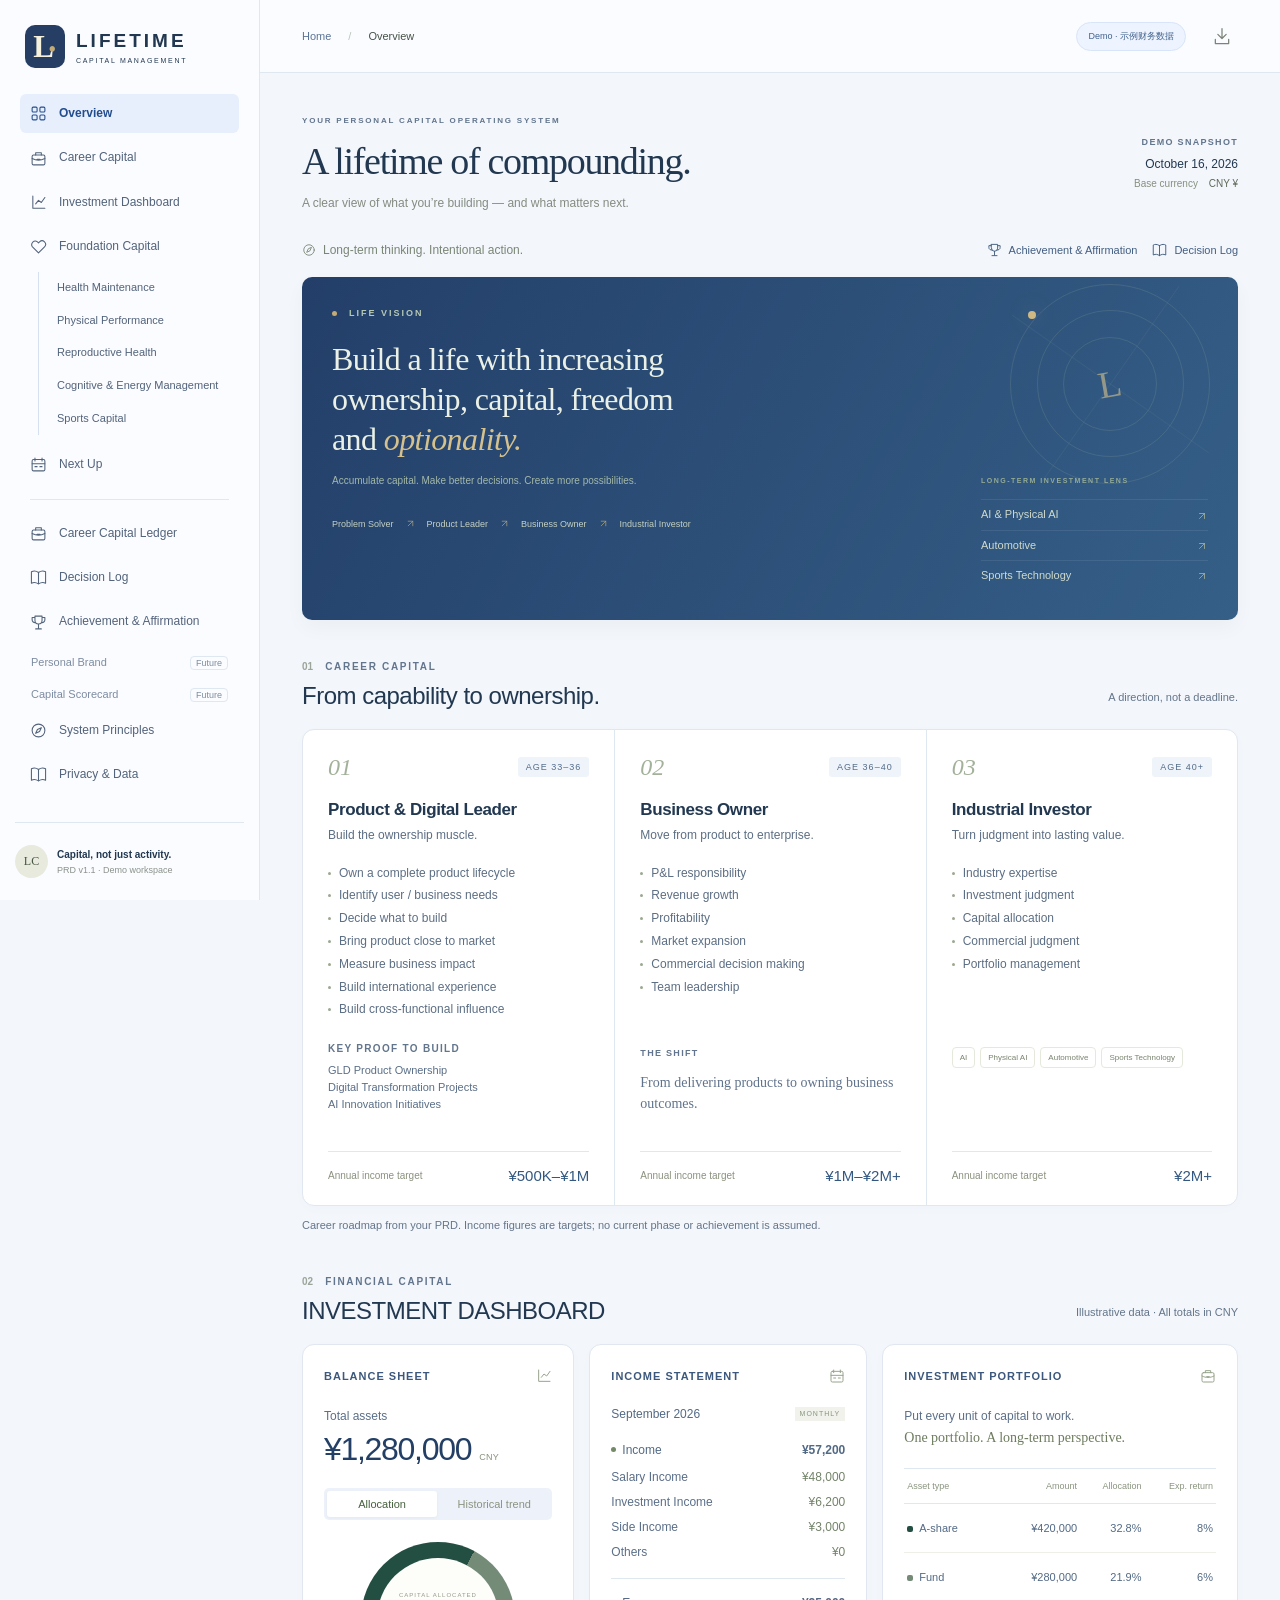
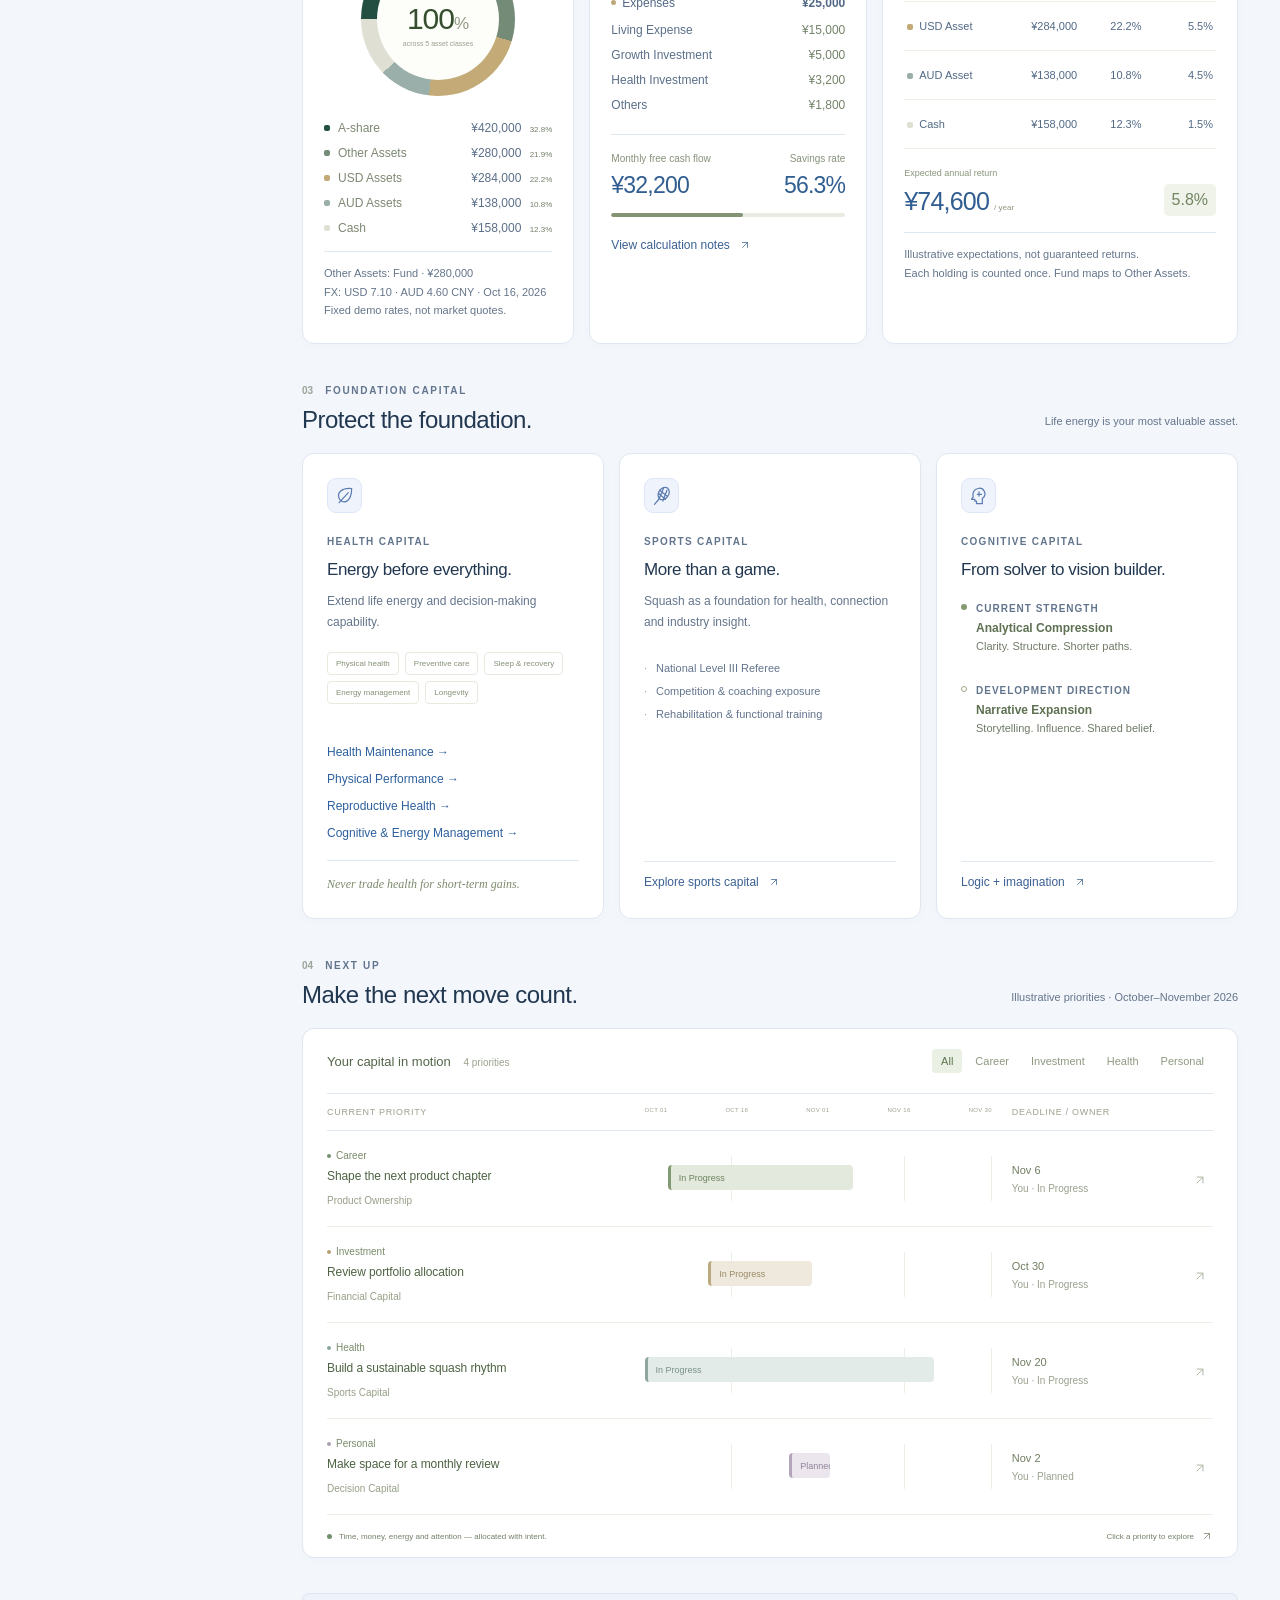
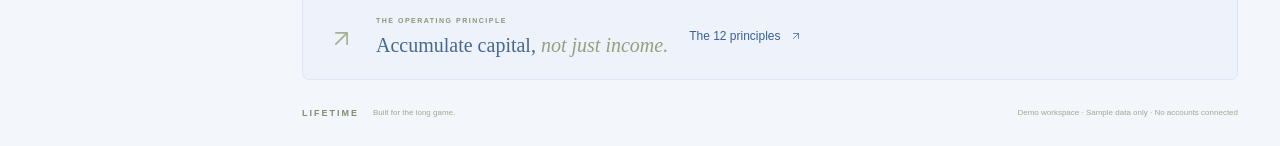
==== index.html @ 982fa669 "PRD v1.1 Phase 1: real pages and Foundation navigation" ====
<!doctype html>
<html lang="en">
  <head>
    <meta charset="UTF-8" />
    <meta name="viewport" content="width=device-width, initial-scale=1.0" />
    <meta name="theme-color" content="#173e35" />
    <meta name="description" content="A personal capital operating system. Build ownership, capital, freedom and optionality." />
    <title>Lifetime — Capital Management</title>
    <link rel="icon" href="data:image/svg+xml,%3Csvg xmlns='http://www.w3.org/2000/svg' viewBox='0 0 40 40'%3E%3Crect width='40' height='40' rx='10' fill='%23173e35'/%3E%3Cpath d='M12 10v20h17v-4H16V10z' fill='%23e9ddba'/%3E%3C/svg%3E" />
    <script type="module" crossorigin src="./assets/index-DDta9eR1.js"></script>
    <link rel="stylesheet" crossorigin href="./assets/index-B0TsVA__.css">
  </head>
  <body>
    <div id="app"></div>
  </body>
</html>
---- assets/index-B0TsVA__.css ----
:root{font-family:Inter,-apple-system,BlinkMacSystemFont,Segoe UI,sans-serif;color:#273730;background:#f6f7f3;font-synthesis:none;font-weight:400;--green:#234f43;--muted:#7a827c;--line:#e5e8e1;--gold:#c3aa76;--sidebar:242px}*{box-sizing:border-box}html{scroll-behavior:smooth;scroll-padding-top:95px}body{margin:0}button,a{-webkit-tap-highlight-color:transparent}button{font:inherit;cursor:pointer}button:focus-visible,a:focus-visible{outline:3px solid #b69a62;outline-offset:4px}a{color:inherit;text-decoration:none}button{color:inherit}svg{flex-shrink:0}button{border:0;background:none}h1,h2,h3,p{margin:0}button:hover{filter:brightness(.95)}.icon{vertical-align:middle}.muted{color:var(--muted)}.tiny-label{font-size:9px;font-weight:650;letter-spacing:1.3px;color:var(--muted);display:block;line-height:1.5}.eyebrow{font-size:10px;font-weight:650;letter-spacing:1.7px;display:flex;align-items:center;gap:12px;color:var(--muted);line-height:1.5}.eyebrow>span:not(.gold-dot){font-size:10px;letter-spacing:0;color:#9ba59a}.sidebar{position:fixed;inset:0 auto 0 0;width:var(--sidebar);background:#fdfdfa;border-right:1px solid var(--line);padding:34px 20px 0;display:flex;flex-direction:column;z-index:30}.brand{display:flex;align-items:center;gap:11px;padding:0 10px;margin-bottom:49px;font-size:19px;font-weight:600;letter-spacing:3px}.brand small{display:block;font-size:7px;font-weight:500;letter-spacing:1.7px;margin-top:5px}.brand-mark{font-family:Georgia,serif;font-size:31px;letter-spacing:-5px;background:#234f43;color:#f5f1dc;border-radius:10px;width:40px;height:43px;display:flex;align-items:center;justify-content:center;padding-right:6px}.brand-mark span{font-size:20px;align-self:end;margin-bottom:7px;color:var(--gold)}.workspace-label{font-size:8px;letter-spacing:1.4px;color:#90978e;padding:0 12px;margin-bottom:15px}.nav-link{display:flex;align-items:center;gap:12px;padding:13px;margin-bottom:5px;font-size:12px;color:#747c75;width:100%;text-align:left;border-radius:6px}.nav-link .icon{width:17px;height:17px}.nav-link:hover{background:#f0f2ec}.nav-link.active{background:#eaf0e7;color:#234f43;font-weight:600}.nav-indicator{margin-left:auto}.active .nav-indicator{width:5px;height:5px;border-radius:50%;background:var(--green)}.sidebar-rule{height:1px;background:var(--line);margin:26px 12px}.sidebar-bottom{margin-top:auto}.sidebar-quote{font-family:Georgia,serif;font-style:italic;font-size:17px;line-height:1.6;color:#7b887c;padding:35px 15px}.profile{border-top:1px solid var(--line);display:flex;align-items:center;gap:9px;padding:22px 0}.avatar{background:#e8eade;width:33px;height:33px;display:grid;place-items:center;font-family:Georgia,serif;font-size:12px;color:#465443;border-radius:50%}.profile strong{display:block;font-size:10px;font-weight:600}.profile small{font-size:9px;color:#8b928a;display:block;margin-top:5px}.profile-dot{width:5px;height:5px;border-radius:50%;background:#63886a;margin-left:auto}.shell{margin-left:var(--sidebar)}.topbar{height:73px;border-bottom:1px solid var(--line);padding:0 42px;display:flex;align-items:center;justify-content:space-between;background:#fcfcf9eb;position:sticky;top:0;z-index:20;-webkit-backdrop-filter:blur(15px);backdrop-filter:blur(15px)}.breadcrumb{font-size:11px;display:flex;align-items:center;gap:17px;color:#90968d}.breadcrumb strong{color:#465248;font-weight:500}.slash{color:#bdc3b8}.top-actions{display:flex;align-items:center;gap:20px}.demo-badge{border:1px solid #dce4d5;background:#f0f4eb;border-radius:20px;padding:7px 11px;font-size:9px;display:flex;align-items:center;gap:7px;color:#5f775b}.demo-badge i,.timeline-footer i{width:5px;height:5px;border-radius:50%;background:#71916c;display:inline-block}.icon-button{width:32px;height:32px;display:grid;place-items:center;border-radius:5px;color:#7a8479}.icon-button:hover{background:#eaf0e7}main{max-width:1690px;margin:auto;padding:42px 42px 0}.page-intro{display:flex;align-items:center;justify-content:space-between;gap:20px;margin-bottom:30px}.page-intro .eyebrow{font-size:8px;letter-spacing:1.8px;margin-bottom:13px}h1{font-family:Georgia,Times New Roman,serif;font-weight:400;font-size:38px;letter-spacing:-1.3px;line-height:1.15}.page-intro p{font-size:12px;color:#858b80;margin-top:12px}.review-date{text-align:right;display:flex;flex-direction:column;gap:7px}.review-date strong{font-size:12px;font-weight:500}.review-date>span:last-child{font-size:10px;color:#87907f}.review-date b{color:#5d6958;font-weight:500;margin-left:8px}.workspace-tools{display:flex;align-items:center;justify-content:space-between;font-size:10px;margin-bottom:17px;gap:12px}.workspace-tools>span{display:flex;align-items:center;gap:7px;color:#798675}.workspace-tools>span .icon{width:14px;height:14px}.workspace-tools>div{display:flex;gap:15px}.workspace-tools button{display:flex;align-items:center;gap:6px;font-size:9px;padding:5px 0;color:#6d7869}.workspace-tools button .icon{width:13px;height:13px}.soon{font-size:7px;color:#8b9382;border:1px solid #e0e4d8;border-radius:3px;padding:2px 4px}.vision-card{background:#173e35;border-radius:10px;min-height:343px;display:grid;grid-template-columns:1fr 270px;color:#eaf0e6;overflow:hidden;position:relative;box-shadow:0 8px 20px #173e3509}.vision-content{padding:35px 37px;z-index:1}.vision-card .eyebrow{color:#b6c8b4;font-size:9px;letter-spacing:2px}.gold-dot{width:5px;height:5px;border-radius:50%;background:var(--gold)}.vision-card h2{font-family:Georgia,Times New Roman,serif;font-weight:400;font-size:35px;line-height:1.24;letter-spacing:-.6px;margin:20px 0 16px}.vision-card h2 em{color:#d5c18d;font-weight:400}.vision-card p{font-size:10px;color:#a3b8a8}.vision-path{display:flex;gap:11px;align-items:center;font-size:9px;color:#c5d1c1;margin-top:32px;flex-wrap:wrap}.vision-path b{font-weight:400;color:#b3a776}.vision-side{position:relative;display:flex;flex-direction:column;justify-content:end;padding:30px 30px 30px 13px}.orbital{width:240px;height:240px;position:absolute;right:8px;top:-13px;display:grid;place-items:center}.orbit{position:absolute;border:1px solid #b8c7a325;border-radius:50%;width:200px;height:200px}.o2{width:147px;height:147px}.o3{width:94px;height:94px}.orbit-center{font-family:Georgia,serif;font-size:38px;color:#d5c18d9c;transform:rotate(-10deg)}.orbital:before,.orbital:after{content:"";position:absolute;background:#b8c7a312;width:1px;height:240px;transform:rotate(35deg)}.orbital:after{transform:rotate(-55deg)}.orbital i{position:absolute;width:8px;height:8px;border-radius:50%;background:#cfb882;left:38px;top:47px;box-shadow:0 0 25px #dbc68155}.investment-focus{z-index:1;background:linear-gradient(0deg,#173e35 75%,#173e3500);padding-top:18px}.investment-focus .tiny-label{color:#93aa94;font-size:7px;letter-spacing:1.5px;margin-bottom:13px}.investment-focus>div{font-size:11px;padding:8px 0;border-top:1px solid #ffffff14;display:flex;justify-content:space-between;color:#d0dacb}.investment-focus>div span{color:#aeb896}section:not(.vision-card){margin-top:39px}.section-heading{display:flex;align-items:end;justify-content:space-between;gap:16px;margin-bottom:19px}.section-heading h2{font-family:Georgia,serif;font-size:25px;font-weight:400;letter-spacing:-.4px;margin-top:8px}.section-note{font-size:9px;color:#92988b;padding-bottom:3px;text-align:right}.career-grid{display:grid;grid-template-columns:repeat(3,minmax(0,1fr));border:1px solid var(--line);border-radius:9px;background:#fdfdfa;overflow:hidden}.career-card{padding:24px 25px 21px;display:flex;flex-direction:column;position:relative}.career-card+.career-card{border-left:1px solid var(--line)}.phase-top{display:flex;justify-content:space-between;align-items:center;margin-bottom:19px}.phase-number{font-family:Georgia,serif;font-size:24px;color:#a3b19a;font-style:italic}.age{font-size:9px;letter-spacing:1px;color:#89927e;background:#f1f3eb;padding:5px 8px;border-radius:3px}.career-card h3{font-size:16px;font-weight:550;letter-spacing:-.4px}.career-card>.muted{font-size:10px;margin-top:8px}.goal-list{list-style:none;padding:0;margin:20px 0;font-size:10px;line-height:2.1;color:#6a7667}.goal-list li{display:flex;gap:8px;align-items:baseline}.goal-list li:before{content:"";height:3px;width:3px;background:#9ba990;display:inline-block;flex-shrink:0;border-radius:50%;transform:translateY(-2px)}.proof,.phase-context{margin-top:auto;min-height:93px}.proof .tiny-label{font-size:8px;margin-bottom:8px}.proof>span:not(.tiny-label){display:block;font-size:9px;color:#6b7b63;margin-top:5px}.phase-context{display:flex;align-content:start;gap:5px;flex-wrap:wrap;padding-top:6px}.phase-context p{font-family:Georgia,serif;font-size:14px;line-height:1.5;color:#7c8972;margin-top:6px}.tag{font-size:8px;padding:5px 7px;border:1px solid #e5e9dc;border-radius:4px;color:#79846f;height:fit-content}.income-target{border-top:1px solid var(--line);padding-top:15px;margin-top:17px;display:flex;align-items:center;justify-content:space-between;gap:8px}.income-target>span{font-size:8px;color:#8b927f}.income-target strong{font-size:15px;font-weight:500;color:#53644b}.section-footnote{font-size:9px;color:#919889;margin-top:10px}.finance-grid{display:grid;grid-template-columns:.98fr 1fr 1.28fr;gap:15px}.card{background:#fdfdfa;border:1px solid var(--line);border-radius:9px;overflow:hidden}.balance-card,.income-card,.portfolio-card{padding:23px 21px;min-width:0}.card-heading{display:flex;align-items:center;justify-content:space-between;margin-bottom:23px;gap:8px}.card-heading h3{font-size:9px;letter-spacing:1px;font-weight:600;color:#52644e}.card-heading .icon{color:#98a38c;width:16px;height:16px}.metric-label{font-size:10px;color:#87917c}.large-number{font-size:31px;font-weight:450;letter-spacing:-1.3px;margin:8px 0 20px;white-space:nowrap}.large-number>span{font-size:9px;letter-spacing:.3px;color:#87917c;margin-left:8px}.segmented{display:flex;background:#f0f2eb;border-radius:5px;padding:3px;margin-bottom:18px;gap:2px}.segmented button{font-size:9px;flex:1;padding:7px 2px;border-radius:3px;color:#8a9280;white-space:nowrap}.segmented button.selected{background:#fff;color:#46613e;box-shadow:0 1px 3px #2333230c}.donut-wrap{display:flex;justify-content:center;padding:4px 0 14px}.donut{width:154px;height:154px;border-radius:50%;display:grid;place-items:center;transform:rotate(-90deg)}.donut>div{width:122px;height:122px;border-radius:50%;background:#fdfdfa;display:flex;align-items:center;justify-content:center;flex-direction:column;transform:rotate(90deg)}.donut span{font-size:6px;letter-spacing:1px;color:#929a85}.donut strong{font-size:30px;letter-spacing:-1px;font-weight:400;margin:4px 0;color:#354e2d}.donut strong span{font-size:17px;letter-spacing:0}.donut small{font-size:7px;color:#9a9f8f}.asset-legend>div{display:flex;justify-content:space-between;font-size:9px;margin:11px 0}.asset-legend>div>span{display:flex;align-items:center;gap:8px;color:#7d8873}.asset-legend i,tbody th i{display:inline-block;width:6px;height:6px;border-radius:2px;flex-shrink:0}.asset-legend strong{font-weight:500;font-size:9px;color:#596b4f}.micro-note{font-size:8px;line-height:1.8;color:#8e9783;border-top:1px solid var(--line);padding-top:12px;margin-top:16px}.period-label{display:flex;justify-content:space-between;font-size:10px;color:#64755a;margin-bottom:22px}.period-label span{font-size:7px;letter-spacing:1px;background:#f0f2eb;padding:3px 5px;color:#89957c}.cashflow-section+.cashflow-section{margin-top:19px;padding-top:17px;border-top:1px solid var(--line)}.line-total{display:flex;justify-content:space-between;font-size:11px;margin-bottom:13px;gap:8px}.line-total>span{display:flex;align-items:center;gap:6px}.line-total strong{font-weight:550}.flow-dot{width:5px;height:5px;border-radius:50%;background:#738967}.flow-dot.expense-dot{background:#bda77c}.finance-line{display:flex;justify-content:space-between;gap:8px;font-size:9px;color:#8a9480;margin-top:11px}.finance-line>span:last-child{color:#728268;font-variant-numeric:tabular-nums}.cashflow-result{display:flex;justify-content:space-between;gap:7px;border-top:1px solid var(--line);margin-top:22px;padding-top:18px}.cashflow-result>div{display:flex;flex-direction:column;gap:8px}.cashflow-result>div:last-child{text-align:right}.cashflow-result span{font-size:8px;color:#87927b}.cashflow-result strong{font-size:23px;color:#44603b;font-weight:450;letter-spacing:-.8px}.savings-track{height:4px;background:#eaece3;margin:14px 0 16px;border-radius:3px;overflow:hidden}.savings-track span{display:block;height:100%;background:#839373;border-radius:3px}.text-button{display:flex;align-items:center;gap:9px;font-size:9px;color:#6e815f;padding:5px 0}.text-button .icon{width:12px;height:12px}.portfolio-intro p{font-family:Georgia,serif;font-size:14px;margin-top:7px;color:#6d7c5f;margin-bottom:22px}.table-scroll{overflow-x:auto}table{border-collapse:collapse;width:100%;white-space:nowrap;font-size:9px}thead{border-block:1px solid var(--line);color:#8a957f;font-size:7px}th{text-align:left;font-weight:500}thead th{padding:12px 3px}thead th:not(:first-child){text-align:right}tbody tr{border-bottom:1px solid #eef0e8}tbody th{padding:18px 3px;color:#69795d}tbody th i{margin-right:6px}td{text-align:right;padding:18px 3px;font-size:8px;color:#708065;font-variant-numeric:tabular-nums}.return-summary{display:flex;align-items:end;justify-content:space-between;padding-top:19px;gap:10px}.return-summary>div>span{font-size:9px;color:#89967c;display:block;margin-bottom:9px}.return-summary strong{font-size:25px;font-weight:400;letter-spacing:-.8px;color:#45603c}.return-summary small{font-size:8px;font-weight:400;letter-spacing:0;color:#8d987e;margin-left:5px}.return-rate{font-size:16px;color:#728562;background:#eff3e9;border-radius:5px;padding:7px 8px}.trend-view{min-height:294px;padding-top:10px}.trend-view svg{width:100%;margin-top:20px}.trend-months{display:flex;justify-content:space-between;font-size:8px;color:#8a977c}.history-data{display:grid;grid-template-columns:repeat(3,1fr);gap:12px 8px;margin-top:25px}.history-data>span{font-size:8px;color:#8a977c}.history-data strong{display:block;font-size:10px;color:#526c45;font-weight:500;margin-top:5px}.foundation-grid{display:grid;grid-template-columns:repeat(3,minmax(0,1fr));gap:15px}.foundation-card{padding:24px;display:flex;flex-direction:column}.foundation-icon{color:#768969;background:#f0f3e9;border:1px solid #e5eadc;width:35px;height:35px;border-radius:9px;display:grid;place-items:center;margin-bottom:21px}.foundation-card>.tiny-label{font-size:8px;margin-bottom:9px}.foundation-card h3{font-size:15px;font-weight:500;letter-spacing:-.4px;line-height:1.4}.foundation-card>p{font-size:10px;line-height:1.8;color:#89917e;margin-top:9px}.pill-list{display:flex;flex-wrap:wrap;gap:6px;margin:18px 0 21px}.pill-list span{font-size:8px;color:#849177;border:1px solid #e6eadf;border-radius:4px;padding:6px 8px}.foundation-bottom{font-family:Georgia,serif;font-style:italic;font-size:12px;line-height:1.6;color:#7c8a6d;border-top:1px solid var(--line);padding-top:14px;margin-top:auto}.sport-proof{margin:17px 0}.sport-proof>span{display:block;font-size:9px;color:#86937b;margin:11px 0;padding-left:12px;position:relative}.sport-proof>span:before{content:"·";position:absolute;left:0;color:#9ca98d}.foundation-card>.text-button{margin-top:auto;padding-top:13px;border-top:1px solid var(--line)}.cognitive-row{display:flex;gap:9px;margin-top:19px}.cognitive-dot{width:6px;height:6px;border-radius:50%;background:#869971;flex-shrink:0;margin-top:3px}.cognitive-dot.outline{background:none;border:1px solid #9ca784}.cognitive-row .tiny-label{font-size:6px;letter-spacing:1px}.cognitive-row strong{font-size:10px;font-weight:550;margin-top:5px;display:block;color:#5d7051}.cognitive-row p{font-size:9px;color:#909b83;margin-top:5px;margin-bottom:12px}.timeline-card{padding:0 24px}.timeline-toolbar{display:flex;align-items:center;justify-content:space-between;padding:20px 0;gap:12px}.timeline-label{font-size:11px;color:#53664a;font-weight:500}.timeline-label>span{font-size:8px;color:#9aa38d;font-weight:400;margin-left:9px}.filters{display:flex;gap:4px;flex-wrap:wrap}.filters button{font-size:8px;color:#8d9880;padding:6px 9px;border-radius:4px}.filters button.selected{background:#eaf0e3;color:#5c7451}.timeline-head{display:grid;grid-template-columns:1.2fr 1.4fr .65fr 20px;gap:20px;border-block:1px solid var(--line);padding:13px 0;font-size:7px;letter-spacing:.7px;color:#9aa28e}.timeline-head>div{display:flex;justify-content:space-between;font-size:6px;letter-spacing:.3px}.priority-row{display:grid;grid-template-columns:1.2fr 1.4fr .65fr 20px;gap:20px;width:100%;text-align:left;align-items:center;padding:19px 0;border-bottom:1px solid #ecefe5}.priority-row:hover{background:#f5f7ef;filter:none}.priority-name>strong{display:block;font-size:11px;font-weight:500;line-height:1.5;letter-spacing:-.1px;margin:6px 0;color:#4d6343}.priority-name>small{font-size:8px;color:#96a087}.priority-category{display:flex;align-items:center;gap:5px;font-size:7px;color:#7a8c6b}.priority-category i{width:4px;height:4px;background:#73916e;border-radius:50%}.priority-category.investment i{background:#b6a074}.priority-category.health i{background:#89a7a0}.priority-category.personal i{background:#aaa0b4}.schedule-track{display:block;position:relative;background:repeating-linear-gradient(90deg,transparent,transparent calc(25% - 1px),#ecefe5 calc(25% - 1px),#ecefe5 25%);height:45px}.schedule-bar{display:flex;align-items:center;position:absolute;top:9px;height:25px;border-radius:4px;background:#e3eadd;border-left:3px solid #829a73;color:#6e815f;font-size:7px;padding-left:8px;white-space:nowrap;overflow:hidden}.schedule-bar.investment{background:#eee9dc;border-color:#bcaa7f;color:#9a8b66}.schedule-bar.health{background:#e2ebe7;border-color:#8fa69e;color:#7a9188}.schedule-bar.personal{background:#ebe6ee;border-color:#b3a4bc;color:#918399}.deadline strong{display:block;font-size:11px;color:#6e7e60;font-weight:500}.deadline small{display:block;font-size:7px;color:#99a18e;margin-top:7px}.row-arrow .icon{width:14px;height:14px;color:#a3ad96}.timeline-footer{display:flex;align-items:center;justify-content:space-between;padding:15px 0;font-size:8px;color:#99a38c;gap:15px}.timeline-footer>span{display:flex;gap:7px;align-items:center}.timeline-footer .icon{width:12px;height:12px}.mobile-dates{display:none}.principle-strip{display:flex;align-items:center;gap:21px;border:1px solid #e2e7d9;background:#eef2e7;border-radius:7px;padding:22px 25px;margin-top:35px}.principle-symbol{font-size:28px;font-family:Georgia,serif;color:#a7b18e}.principle-strip .tiny-label{font-size:7px;letter-spacing:1.5px;color:#8b977a}.principle-strip p{font-family:Georgia,serif;font-size:20px;font-weight:400;margin-top:7px;color:#627553}.principle-strip p em{font-weight:400;color:#93a17e}.principle-strip button{margin-left:auto;white-space:nowrap}footer{display:flex;align-items:center;justify-content:space-between;gap:15px;padding:28px 0;font-size:8px;color:#a1a894}footer>div{display:flex;align-items:center;gap:14px}.footer-brand{font-size:9px;letter-spacing:2px;color:#819074;font-weight:600}.mobile-menu{display:none}.skip-link{position:fixed;top:-100px;left:20px;z-index:100;background:var(--green);color:#fff;padding:12px}.skip-link:focus{top:10px}.sr-only{position:absolute;width:1px;height:1px;margin:-1px;padding:0;clip:rect(0,0,0,0);overflow:hidden}dialog{border:1px solid #dce3d6;border-radius:14px;max-width:600px;width:calc(100% - 32px);max-height:85vh;padding:28px;background:#fdfdfa;color:#43523e;box-shadow:0 25px 100px #10261b33}dialog::backdrop{background:#10261b70;-webkit-backdrop-filter:blur(4px);backdrop-filter:blur(4px)}.dialog-header{display:flex;justify-content:space-between;align-items:center;margin-bottom:20px}.dialog-header>.tiny-label{font-size:8px}dialog h2{font-family:Georgia,serif;font-size:30px;line-height:1.2;font-weight:400;margin-bottom:18px}dialog p{font-size:12px;line-height:1.9;color:#7e8972;margin-top:16px}dialog .dialog-lead{font-size:16px;line-height:1.6;color:#5a7150}dialog h3{font-size:12px;margin-top:25px}dialog .dialog-badge{display:inline-block;font-size:8px;letter-spacing:1px;background:#ecf0e6;color:#819271;padding:7px 9px;border-radius:4px}.principles-list{padding-left:26px;font-size:13px;line-height:1.8}.principles-list li{padding:10px 0 10px 6px;border-bottom:1px solid var(--line)}.principles-list li::marker{color:#a6b297}.detail-list{font-size:12px;line-height:2;color:#7b8d6d;padding-left:20px}.detail-grid{display:grid;grid-template-columns:1fr 1fr;gap:20px;margin:25px 0}.detail-grid dt{font-size:9px;color:#97a08c}.detail-grid dd{font-size:13px;margin:7px 0 0}.calculation-list dt{font-size:12px;font-weight:600;margin-top:20px}.calculation-list dd{margin:8px 0 0;font-size:12px;line-height:1.8;color:#86927b}.toast{position:fixed;bottom:25px;left:50%;transform:translate(-50%);background:#234f43;color:#fff;border-radius:8px;padding:15px 22px;z-index:100;font-size:12px;box-shadow:0 8px 30px #234f4330}@media(min-width:1600px){main{padding-inline:64px}.topbar{padding-inline:64px}.vision-card{min-height:360px}.vision-card h2{font-size:40px}.vision-content{padding:40px}.finance-grid{gap:20px}.balance-card,.income-card,.portfolio-card{padding:27px}}@media(max-width:1250px){:root{--sidebar:210px}main{padding:32px 26px 0}.topbar{padding-inline:26px}.sidebar{padding-inline:13px}.brand{font-size:17px;gap:8px}.brand small{font-size:6px}.workspace-label{font-size:7px}.finance-grid{grid-template-columns:1fr 1fr}.portfolio-card{grid-column:1/-1}.portfolio-card table,.portfolio-card td{font-size:11px}.portfolio-card thead{font-size:9px}.portfolio-card .return-summary{justify-content:start;gap:35px}.career-card{padding:21px 18px}.career-card h3{font-size:14px}.income-target{flex-direction:column;align-items:start}.foundation-card{padding:20px}.vision-card{grid-template-columns:1fr 210px}.vision-content{padding:30px}.vision-card h2{font-size:31px}.vision-path{font-size:8px;gap:8px}.vision-side{padding-right:22px}.orbital{right:-30px}.vision-card p{font-size:9px}.section-note{max-width:220px}.timeline-head,.priority-row{grid-template-columns:1.2fr 1.2fr .55fr 13px;gap:13px}.timeline-card{padding-inline:18px}.priority-name>strong{font-size:10px}.timeline-footer>span:last-child{display:none}.foundation-card h3{font-size:14px}.workspace-tools>span{font-size:9px}.workspace-tools>div{gap:10px}.workspace-tools button{font-size:8px}.workspace-tools .soon{display:none}}@media(max-width:960px){:root{--sidebar:76px}.sidebar{padding-inline:12px}.brand{padding:0;justify-content:center;margin-bottom:40px}.brand>span:last-child,.sidebar .workspace-label,.nav-link>span,.sidebar-quote,.profile>div,.profile-dot{display:none}.nav-link{justify-content:center;padding:13px 8px}.nav-link .icon{width:19px;height:19px}.sidebar-rule{margin-inline:3px}.profile{justify-content:center}.sidebar nav{margin-top:12px}.sidebar .nav-indicator{display:none}.vision-card{grid-template-columns:1fr 220px}.page-intro h1{font-size:34px}.foundation-grid{gap:12px}.foundation-card{padding:18px}.timeline-toolbar{flex-wrap:wrap}.career-card .goal-list{font-size:9px}.proof>span:not(.tiny-label){font-size:8px}}@media(max-width:700px){:root{--sidebar:0px}.sidebar{width:245px;transform:translate(-100%);transition:transform .2s;box-shadow:10px 0 60px #14271a22;padding-inline:20px;top:60px}.sidebar.is-open{transform:translate(0)}.sidebar .brand>span:last-child,.sidebar .workspace-label,.sidebar .nav-link>span,.sidebar .sidebar-quote,.sidebar .profile>div{display:block}.sidebar .nav-link{justify-content:start}.sidebar .brand{justify-content:start;margin-bottom:30px}.sidebar .brand-mark{display:flex}.sidebar .brand>span:last-child{font-size:17px}.sidebar .profile{justify-content:start}.mobile-menu{display:grid}.topbar{height:60px;padding-inline:18px}.breadcrumb{gap:12px;font-size:10px}.top-actions{gap:10px}.demo-badge{font-size:8px;padding:6px 9px}main{padding:27px 18px 0}.page-intro{align-items:start;margin-bottom:22px}.page-intro .eyebrow{font-size:6px;letter-spacing:1.2px}.page-intro h1{font-size:30px;max-width:260px}.page-intro p{font-size:10px;line-height:1.7;max-width:240px}.review-date{display:none}.workspace-tools{align-items:start;gap:9px;flex-direction:column}.workspace-tools>div{gap:20px}.workspace-tools button{font-size:8px}.workspace-tools .soon{display:block}.workspace-tools>span{font-size:9px}.vision-card{display:block;min-height:0}.vision-content{padding:27px 24px 24px}.vision-card h2{font-size:30px;line-height:1.3;margin-top:20px}.vision-card p{line-height:1.8;font-size:9px;max-width:260px}.vision-path{font-size:8px;gap:8px;line-height:1.8;margin-top:24px}.vision-side{padding:0 24px 22px;display:block}.orbital{display:none}.investment-focus{padding:15px 0 0;border-top:1px solid #ffffff1f}.investment-focus .tiny-label{font-size:7px;margin-bottom:7px}.investment-focus>div{display:inline-flex;width:49%;font-size:9px;border:none;padding-right:10px;gap:10px}.section-heading{align-items:start;margin-bottom:16px}.section-heading .eyebrow{font-size:8px;letter-spacing:1.4px}.section-heading h2{font-size:24px;line-height:1.2}.section-note{font-size:8px;max-width:115px;line-height:1.8;margin-top:2px}section:not(.vision-card){margin-top:32px}.career-grid{grid-template-columns:1fr}.career-card{padding:24px}.career-card+.career-card{border-left:0;border-top:1px solid var(--line)}.phase-top{margin-bottom:14px}.career-card h3{font-size:18px}.career-card>.muted{font-size:11px}.career-card .goal-list{font-size:11px;line-height:2}.proof,.phase-context{min-height:0}.proof>span:not(.tiny-label){font-size:10px}.phase-context p{max-width:240px}.tag{font-size:9px}.income-target{flex-direction:row;align-items:center}.income-target>span{font-size:10px}.income-target strong{font-size:18px}.section-footnote{line-height:1.8}.finance-grid,.foundation-grid{grid-template-columns:1fr;gap:14px}.portfolio-card{grid-column:auto}.balance-card,.income-card,.portfolio-card{padding:25px}.card-heading h3{font-size:10px}.metric-label{font-size:11px}.large-number{font-size:38px}.segmented button{font-size:10px;padding:9px}.donut{width:180px;height:180px}.donut>div{width:143px;height:143px}.donut strong{font-size:34px}.donut span{font-size:7px}.donut small{font-size:8px}.asset-legend>div,.asset-legend strong{font-size:11px}.asset-legend>div{margin:15px 0}.micro-note{font-size:9px}.finance-line{font-size:11px;margin-top:13px}.period-label,.line-total{font-size:12px}.cashflow-result span{font-size:9px}.cashflow-result strong{font-size:29px}.text-button{font-size:10px}.portfolio-card thead{font-size:8px}.portfolio-card td,table tbody th{font-size:9px}.portfolio-card .return-summary{justify-content:space-between;gap:10px}.return-summary strong{font-size:28px}.foundation-card{padding:25px}.foundation-card h3{font-size:18px}.foundation-card>p{font-size:12px}.pill-list span{font-size:10px}.foundation-bottom{font-size:14px}.sport-proof>span{font-size:11px}.cognitive-row .tiny-label{font-size:8px}.cognitive-row strong{font-size:12px}.cognitive-row p{font-size:11px}.foundation-icon{width:40px;height:40px}.timeline-card{padding-inline:18px}.timeline-toolbar{gap:14px}.timeline-label{font-size:12px}.filters{gap:2px;width:100%;justify-content:space-between}.filters button{font-size:9px;padding:7px 8px}.timeline-head{display:none}.priority-row{grid-template-columns:1fr 20px;gap:12px;position:relative;padding:23px 0}.priority-name>strong{font-size:13px}.priority-name>small{font-size:9px}.priority-category{font-size:9px}.schedule{grid-row:2;grid-column:1/-1}.schedule-track{height:30px}.schedule-bar{height:22px;top:0;font-size:8px}.mobile-dates{display:block;font-size:9px;color:#909d82;margin-top:5px}.deadline{grid-row:3;grid-column:1/-1;display:flex;gap:12px;align-items:center}.deadline>strong{font-size:10px}.deadline small{margin:0;font-size:9px}.row-arrow{grid-row:1;grid-column:2}.timeline-footer{font-size:8px;line-height:1.8}.timeline-footer i{flex-shrink:0}.principle-strip{padding:20px;gap:13px;flex-wrap:wrap}.principle-strip p{font-size:19px;line-height:1.5}.principle-strip .tiny-label{font-size:6px}.principle-strip button{margin-left:34px}.principle-symbol{font-size:25px}footer{align-items:start;flex-direction:column;font-size:8px;line-height:1.8;padding:23px 0}dialog{padding:22px}dialog h2{font-size:26px}.history-data{margin-bottom:18px}.history-data strong{font-size:12px}}@media(prefers-reduced-motion:reduce){html{scroll-behavior:auto}*{transition:none!important}}.asset-legend strong small{font-size:8px;font-weight:400;color:#737f68;margin-left:5px}.metric-label,.finance-line,.career-card>.muted,.foundation-card>p,.cognitive-row p,.sport-proof>span{color:#6f7a66}.micro-note,.section-footnote,.section-note,.timeline-footer{color:#748069}.goal-list{color:#64725c}@media(max-width:700px){.asset-legend strong small{font-size:9px}}.vision-path .icon{width:11px;height:11px}.investment-focus .icon{width:12px;height:12px}.principle-symbol .icon{width:27px;height:27px}:root{--green:#305e9a;--line:#dfe7f1;--muted:#63748d;--sidebar:260px;color:#223851;background:#f3f6fb}body{font-size:14px}.sidebar{background:#fbfcff;padding:25px 15px 0}.brand{font-size:19px;margin-bottom:24px}.brand-mark{background:#263e64}.sidebar nav{overflow-y:auto;min-height:0;padding:2px 5px 12px;flex:1}.nav-link{font-size:12px;color:#52637b;padding:11px 10px}.nav-link.active{background:#e8effc;color:#224d8e}.nav-link:hover{background:#edf2fb}.nav-link span{line-height:1.45}.health-navigation{border-left:1px solid #d5e0f1;margin:0 0 10px 18px;padding-left:9px}.child-link{font-size:11px;padding:8px 9px;margin-bottom:1px}.sidebar-rule{margin:14px 10px}.future-label{display:flex;justify-content:space-between;padding:9px 11px;font-size:11px;color:#7d8ca1}.future-label small{font-size:9px;border:1px solid var(--line);padding:1px 5px;border-radius:4px}.profile{flex-shrink:0;margin-top:auto}.profile strong{font-size:10px}.profile small{font-size:9px}.topbar{background:#fbfcffeb}.demo-badge{background:#edf3ff;color:#42638c;border-color:#d8e4f7}.breadcrumb{max-width:75%;min-width:0}.breadcrumb strong{overflow-wrap:anywhere;font-size:11px}.page-heading{margin-bottom:25px}.page-heading h1{font-family:inherit;font-size:32px;letter-spacing:-1px;margin-top:12px;font-weight:550;line-height:1.25}.page-heading p{color:#5e728d;margin-top:12px;font-size:14px;line-height:1.8}.page-heading .chinese-caption{font-size:12px}.card,.career-grid{background:#fff;border-color:#e0e7f1;box-shadow:0 3px 14px #1c3e6b04;border-radius:12px}.vision-card{background:linear-gradient(120deg,#233f69,#355f87)}.vision-content{padding:30px}.vision-card h2{font-size:32px}.investment-focus{background:none}.workspace-tools{font-size:12px}.workspace-tools a{display:flex;align-items:center;gap:7px;font-size:11px;color:#425e82}.workspace-tools a .icon{width:15px}.eyebrow,.tiny-label{color:#62758d}.section-heading h2{font-family:inherit;font-size:24px;font-weight:500;letter-spacing:-.5px}.section-note,.section-footnote,.micro-note{color:#64758a;font-size:11px;line-height:1.7}.career-card h3{font-size:17px}.career-card>.muted,.goal-list{font-size:12px;color:#5c6e84}.goal-list{line-height:1.9}.proof>span:not(.tiny-label){font-size:11px;color:#5a6e87}.proof .tiny-label,.income-target>span{font-size:10px}.phase-context p{color:#60738c}.income-target strong{color:#325780}.phase-top .age{color:#536c89;background:#eff4fb}.card-heading h3{font-size:11px;color:#3c587d}.metric-label,.finance-line,.asset-legend>div,.asset-legend strong{font-size:12px;color:#5b6f89}.large-number{font-size:32px;color:#233f65}.segmented{background:#edf2fa}.segmented button{font-size:11px}.period-label,.line-total{font-size:12px;color:#526985}.cashflow-result span{font-size:10px}.text-button{font-size:12px;color:#3b6092}.return-summary strong,.cashflow-result strong{color:#315e91}thead{font-size:9px}table tbody th,td{font-size:11px;color:#526985}.foundation-card>p{font-size:12px;color:#64758c}.foundation-card h3{font-size:17px}.sport-proof>span{font-size:11px;color:#63758d}.foundation-icon{background:#eff3fc;border-color:#dde5f6;color:#5c7cb0}.health-links{display:grid;gap:9px;margin:18px 0;font-size:12px}.health-links a{color:#2e609e;line-height:1.5}.health-links a:hover{text-decoration:underline}.foundation-card .tiny-label{font-size:10px}.cognitive-row strong{font-size:12px}.cognitive-row p,.filters button{font-size:11px}.timeline-label{font-size:13px}.timeline-label>span{font-size:10px}.timeline-head{font-size:9px}.priority-name>strong{font-size:12px}.priority-category,.priority-name>small,.deadline small{font-size:10px}.schedule-bar{font-size:9px}.principle-strip{background:#edf2fb;border-color:#dde6f4}.principle-strip p{color:#47688e}.standalone-section{margin:0!important}.framework-grid{display:grid;grid-template-columns:repeat(2,minmax(0,1fr));gap:20px;margin-top:22px}.framework-panel{padding:25px;margin-top:0!important}.framework-panel h2{font-size:18px;font-weight:550;margin-bottom:15px}.framework-panel p,.framework-panel li{font-size:13px;line-height:1.9;color:#586d88}.framework-panel ul{padding-left:20px}.empty-state{padding:30px;margin:20px 0}.empty-state h2{font-size:22px;margin:15px 0;font-weight:500}.empty-state p{line-height:1.9;color:#62738b;font-size:13px}.record-badge{font-size:10px;letter-spacing:.8px;color:#556e99;background:#eef3fc;border-radius:4px;padding:6px 8px;display:inline-block}.scope-notice{font-size:12px;color:#5f728d;line-height:1.8;background:#eaf1fc;border:1px solid #dce7f8;padding:14px 17px;border-radius:8px;margin-bottom:20px}.primary-button,.secondary-button{display:inline-flex;align-items:center;justify-content:center;gap:6px;border-radius:7px;padding:10px 15px;font-size:12px;line-height:1.5;text-align:center}.primary-button{background:#305f9c;color:#fff}.secondary-button{background:#eef3fb;color:#3e5d88;border:1px solid #dae4f3}.framework-panel .primary-button{margin-top:15px}.principles-list.card{padding:24px 24px 24px 52px}.principles-list li{font-size:14px;line-height:1.7}.breadcrumb a{color:#5a7294}main:focus{outline:none}.skip-link{z-index:100}.mobile-menu{color:#49658b}@media(max-width:1250px){:root{--sidebar:245px}.finance-grid{grid-template-columns:1fr 1fr}.foundation-grid{grid-template-columns:1fr}.foundation-card{padding:25px}.foundation-card .cognitive-row{margin-top:15px}.sidebar .brand{font-size:17px}.goal-list{font-size:11px}.section-heading h2{font-size:22px}}@media(min-width:701px)and (max-width:960px){:root{--sidebar:220px}.sidebar .brand{justify-content:start;margin-bottom:20px}.sidebar .brand>span:last-child,.sidebar .nav-link>span,.sidebar .profile>div{display:block}.sidebar .nav-link{justify-content:start}.sidebar .nav-link .icon{width:16px;height:16px}.sidebar .child-link{font-size:10px}.sidebar .brand>span:last-child{font-size:14px}.sidebar .profile{justify-content:start}.career-grid{grid-template-columns:1fr}.career-card+.career-card{border-left:0;border-top:1px solid var(--line)}.finance-grid{grid-template-columns:1fr}.portfolio-card{grid-column:auto}.vision-card{grid-template-columns:1fr}.vision-side{display:none}.framework-grid{grid-template-columns:1fr}}@media(max-width:700px){:root{--sidebar:0px}.sidebar{width:min(300px,90vw);top:60px;padding:20px 12px 0}.sidebar .brand{margin-bottom:15px}.sidebar nav{margin-top:0}.sidebar .brand>span:last-child{font-size:18px}.sidebar .nav-link>span{display:block}.sidebar .child-link,.sidebar .nav-link,.future-label{font-size:12px}.topbar{padding-inline:12px;gap:8px}.top-actions{gap:3px}.demo-badge{font-size:8px;padding:6px}.breadcrumb{gap:7px}.breadcrumb strong{font-size:10px;line-height:1.5}.breadcrumb>a,.breadcrumb>.slash{display:none}.framework-grid{grid-template-columns:1fr;gap:15px}.page-heading h1{font-size:27px}.page-heading p{font-size:13px}.section-heading{flex-wrap:wrap}.section-note{max-width:100%;text-align:left}.goal-list{font-size:12px}.workspace-tools a{font-size:10px}.workspace-tools>div{gap:12px}.timeline-toolbar{gap:12px}.filters button{font-size:10px}.priority-name>strong{font-size:13px}.finance-grid,.foundation-grid{grid-template-columns:1fr}.page-intro h1{font-size:30px}.framework-panel{padding:21px}.card-heading h3{font-size:11px}}
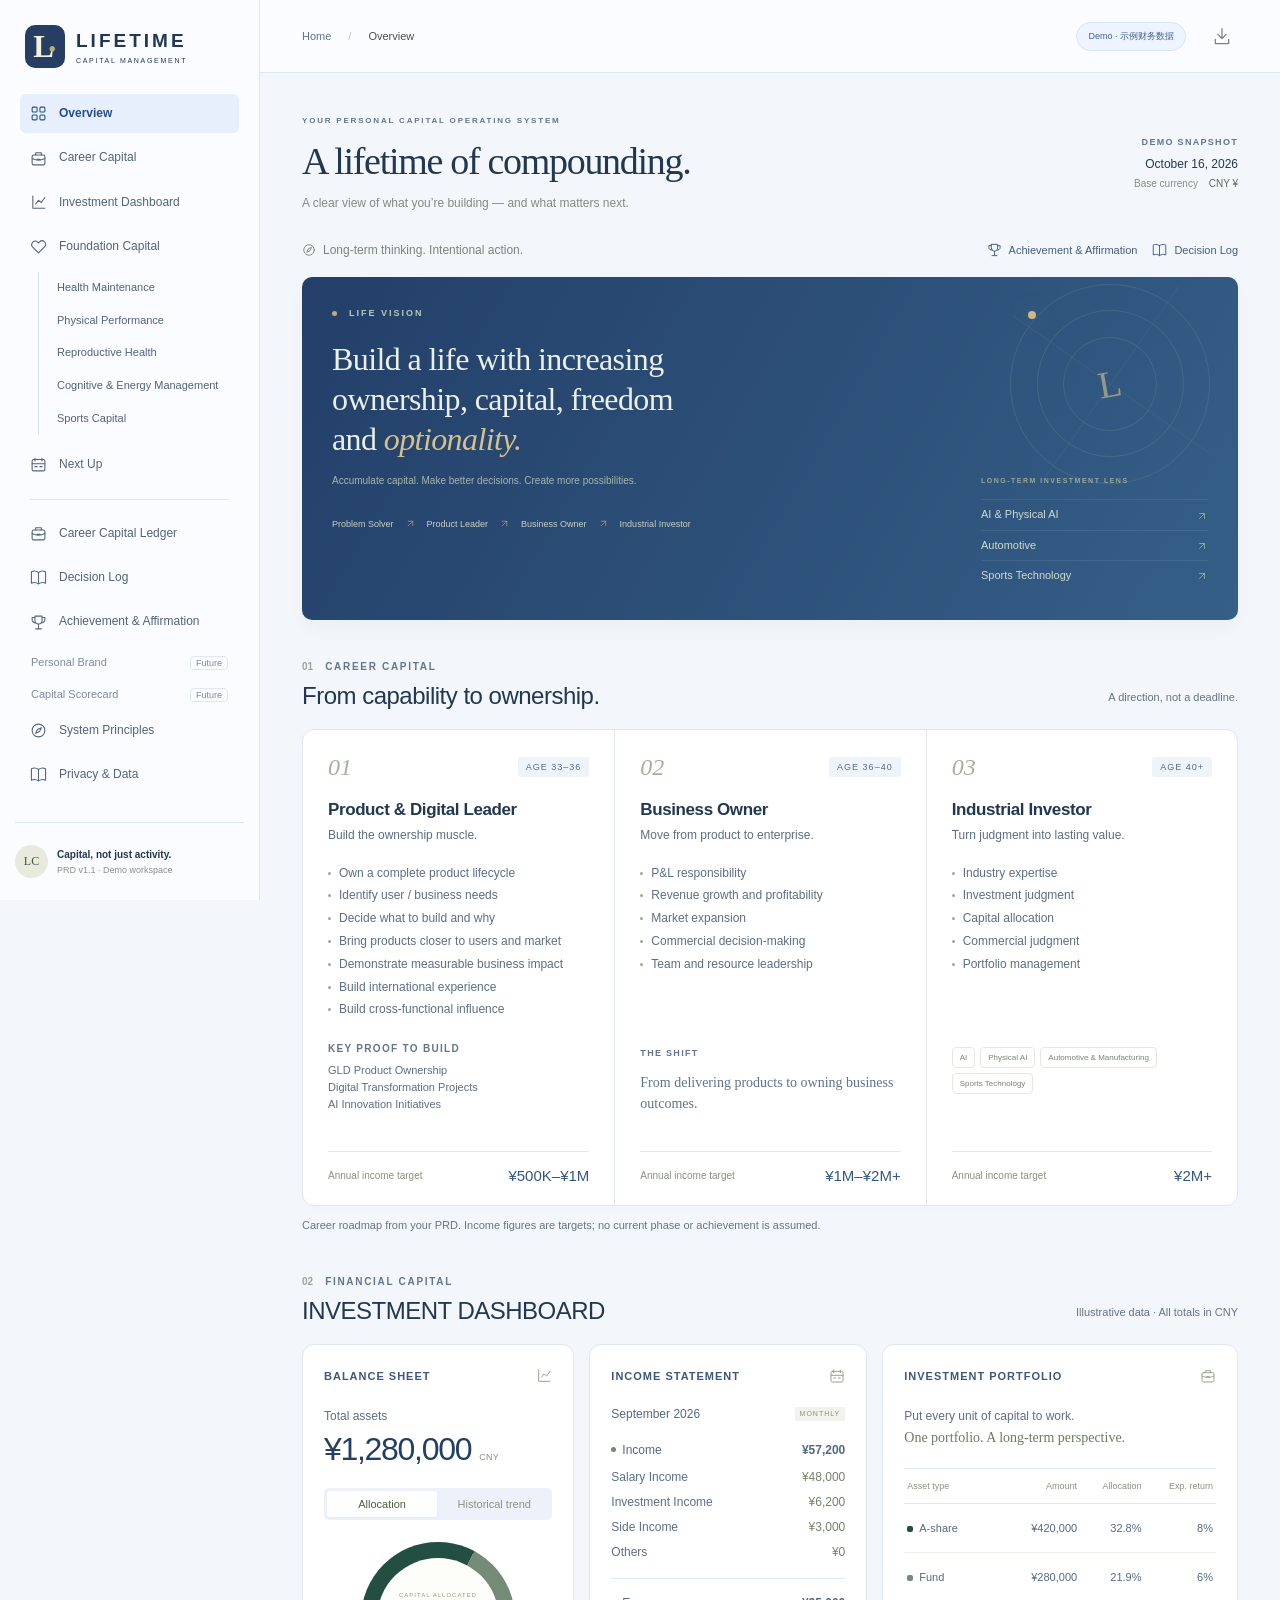
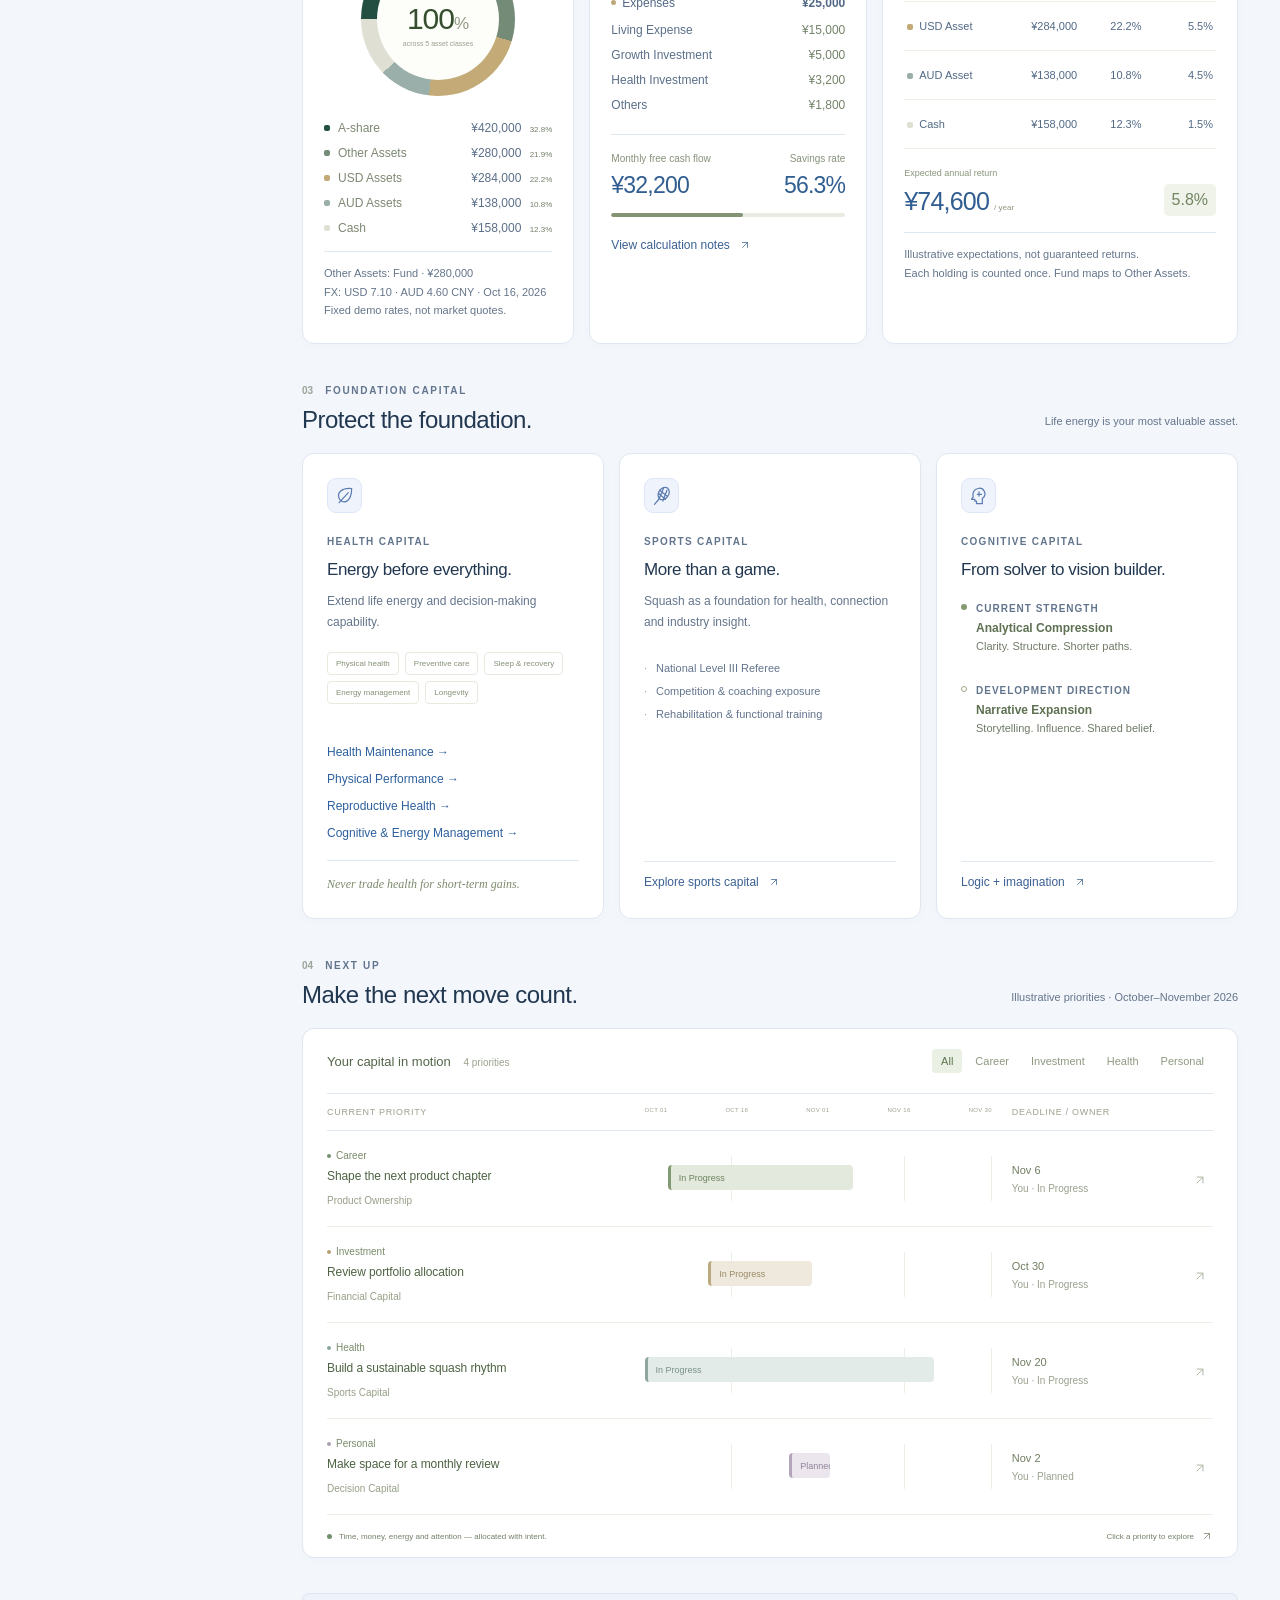
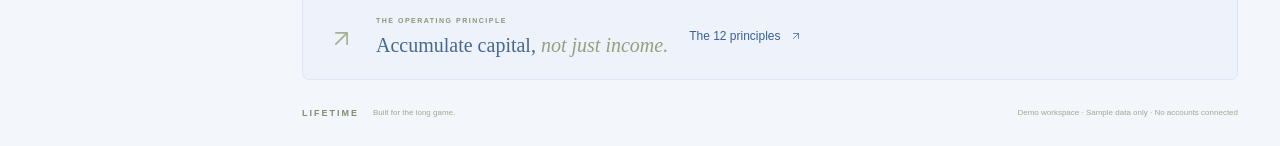
==== commit b1a7224a: "PRD v1.1 Phase 2: four interactive health pages and privacy controls" ====
--- a/index.html
+++ b/index.html
@@ -7,8 +7,8 @@
     <meta name="description" content="A personal capital operating system. Build ownership, capital, freedom and optionality." />
     <title>Lifetime — Capital Management</title>
     <link rel="icon" href="data:image/svg+xml,%3Csvg xmlns='http://www.w3.org/2000/svg' viewBox='0 0 40 40'%3E%3Crect width='40' height='40' rx='10' fill='%23173e35'/%3E%3Cpath d='M12 10v20h17v-4H16V10z' fill='%23e9ddba'/%3E%3C/svg%3E" />
-    <script type="module" crossorigin src="./assets/index-DDta9eR1.js"></script>
-    <link rel="stylesheet" crossorigin href="./assets/index-B0TsVA__.css">
+    <script type="module" crossorigin src="./assets/index-Bl2F5SXp.js"></script>
+    <link rel="stylesheet" crossorigin href="./assets/index-CyU7vEvQ.css">
   </head>
   <body>
     <div id="app"></div>
--- a/assets/index-CyU7vEvQ.css
+++ b/assets/index-CyU7vEvQ.css
@@ -0,0 +1 @@
+:root{font-family:Inter,-apple-system,BlinkMacSystemFont,Segoe UI,sans-serif;color:#273730;background:#f6f7f3;font-synthesis:none;font-weight:400;--green:#234f43;--muted:#7a827c;--line:#e5e8e1;--gold:#c3aa76;--sidebar:242px}*{box-sizing:border-box}html{scroll-behavior:smooth;scroll-padding-top:95px}body{margin:0}button,a{-webkit-tap-highlight-color:transparent}button{font:inherit;cursor:pointer}button:focus-visible,a:focus-visible{outline:3px solid #b69a62;outline-offset:4px}a{color:inherit;text-decoration:none}button{color:inherit}svg{flex-shrink:0}button{border:0;background:none}h1,h2,h3,p{margin:0}button:hover{filter:brightness(.95)}.icon{vertical-align:middle}.muted{color:var(--muted)}.tiny-label{font-size:9px;font-weight:650;letter-spacing:1.3px;color:var(--muted);display:block;line-height:1.5}.eyebrow{font-size:10px;font-weight:650;letter-spacing:1.7px;display:flex;align-items:center;gap:12px;color:var(--muted);line-height:1.5}.eyebrow>span:not(.gold-dot){font-size:10px;letter-spacing:0;color:#9ba59a}.sidebar{position:fixed;inset:0 auto 0 0;width:var(--sidebar);background:#fdfdfa;border-right:1px solid var(--line);padding:34px 20px 0;display:flex;flex-direction:column;z-index:30}.brand{display:flex;align-items:center;gap:11px;padding:0 10px;margin-bottom:49px;font-size:19px;font-weight:600;letter-spacing:3px}.brand small{display:block;font-size:7px;font-weight:500;letter-spacing:1.7px;margin-top:5px}.brand-mark{font-family:Georgia,serif;font-size:31px;letter-spacing:-5px;background:#234f43;color:#f5f1dc;border-radius:10px;width:40px;height:43px;display:flex;align-items:center;justify-content:center;padding-right:6px}.brand-mark span{font-size:20px;align-self:end;margin-bottom:7px;color:var(--gold)}.workspace-label{font-size:8px;letter-spacing:1.4px;color:#90978e;padding:0 12px;margin-bottom:15px}.nav-link{display:flex;align-items:center;gap:12px;padding:13px;margin-bottom:5px;font-size:12px;color:#747c75;width:100%;text-align:left;border-radius:6px}.nav-link .icon{width:17px;height:17px}.nav-link:hover{background:#f0f2ec}.nav-link.active{background:#eaf0e7;color:#234f43;font-weight:600}.nav-indicator{margin-left:auto}.active .nav-indicator{width:5px;height:5px;border-radius:50%;background:var(--green)}.sidebar-rule{height:1px;background:var(--line);margin:26px 12px}.sidebar-bottom{margin-top:auto}.sidebar-quote{font-family:Georgia,serif;font-style:italic;font-size:17px;line-height:1.6;color:#7b887c;padding:35px 15px}.profile{border-top:1px solid var(--line);display:flex;align-items:center;gap:9px;padding:22px 0}.avatar{background:#e8eade;width:33px;height:33px;display:grid;place-items:center;font-family:Georgia,serif;font-size:12px;color:#465443;border-radius:50%}.profile strong{display:block;font-size:10px;font-weight:600}.profile small{font-size:9px;color:#8b928a;display:block;margin-top:5px}.profile-dot{width:5px;height:5px;border-radius:50%;background:#63886a;margin-left:auto}.shell{margin-left:var(--sidebar)}.topbar{height:73px;border-bottom:1px solid var(--line);padding:0 42px;display:flex;align-items:center;justify-content:space-between;background:#fcfcf9eb;position:sticky;top:0;z-index:20;-webkit-backdrop-filter:blur(15px);backdrop-filter:blur(15px)}.breadcrumb{font-size:11px;display:flex;align-items:center;gap:17px;color:#90968d}.breadcrumb strong{color:#465248;font-weight:500}.slash{color:#bdc3b8}.top-actions{display:flex;align-items:center;gap:20px}.demo-badge{border:1px solid #dce4d5;background:#f0f4eb;border-radius:20px;padding:7px 11px;font-size:9px;display:flex;align-items:center;gap:7px;color:#5f775b}.demo-badge i,.timeline-footer i{width:5px;height:5px;border-radius:50%;background:#71916c;display:inline-block}.icon-button{width:32px;height:32px;display:grid;place-items:center;border-radius:5px;color:#7a8479}.icon-button:hover{background:#eaf0e7}main{max-width:1690px;margin:auto;padding:42px 42px 0}.page-intro{display:flex;align-items:center;justify-content:space-between;gap:20px;margin-bottom:30px}.page-intro .eyebrow{font-size:8px;letter-spacing:1.8px;margin-bottom:13px}h1{font-family:Georgia,Times New Roman,serif;font-weight:400;font-size:38px;letter-spacing:-1.3px;line-height:1.15}.page-intro p{font-size:12px;color:#858b80;margin-top:12px}.review-date{text-align:right;display:flex;flex-direction:column;gap:7px}.review-date strong{font-size:12px;font-weight:500}.review-date>span:last-child{font-size:10px;color:#87907f}.review-date b{color:#5d6958;font-weight:500;margin-left:8px}.workspace-tools{display:flex;align-items:center;justify-content:space-between;font-size:10px;margin-bottom:17px;gap:12px}.workspace-tools>span{display:flex;align-items:center;gap:7px;color:#798675}.workspace-tools>span .icon{width:14px;height:14px}.workspace-tools>div{display:flex;gap:15px}.workspace-tools button{display:flex;align-items:center;gap:6px;font-size:9px;padding:5px 0;color:#6d7869}.workspace-tools button .icon{width:13px;height:13px}.soon{font-size:7px;color:#8b9382;border:1px solid #e0e4d8;border-radius:3px;padding:2px 4px}.vision-card{background:#173e35;border-radius:10px;min-height:343px;display:grid;grid-template-columns:1fr 270px;color:#eaf0e6;overflow:hidden;position:relative;box-shadow:0 8px 20px #173e3509}.vision-content{padding:35px 37px;z-index:1}.vision-card .eyebrow{color:#b6c8b4;font-size:9px;letter-spacing:2px}.gold-dot{width:5px;height:5px;border-radius:50%;background:var(--gold)}.vision-card h2{font-family:Georgia,Times New Roman,serif;font-weight:400;font-size:35px;line-height:1.24;letter-spacing:-.6px;margin:20px 0 16px}.vision-card h2 em{color:#d5c18d;font-weight:400}.vision-card p{font-size:10px;color:#a3b8a8}.vision-path{display:flex;gap:11px;align-items:center;font-size:9px;color:#c5d1c1;margin-top:32px;flex-wrap:wrap}.vision-path b{font-weight:400;color:#b3a776}.vision-side{position:relative;display:flex;flex-direction:column;justify-content:end;padding:30px 30px 30px 13px}.orbital{width:240px;height:240px;position:absolute;right:8px;top:-13px;display:grid;place-items:center}.orbit{position:absolute;border:1px solid #b8c7a325;border-radius:50%;width:200px;height:200px}.o2{width:147px;height:147px}.o3{width:94px;height:94px}.orbit-center{font-family:Georgia,serif;font-size:38px;color:#d5c18d9c;transform:rotate(-10deg)}.orbital:before,.orbital:after{content:"";position:absolute;background:#b8c7a312;width:1px;height:240px;transform:rotate(35deg)}.orbital:after{transform:rotate(-55deg)}.orbital i{position:absolute;width:8px;height:8px;border-radius:50%;background:#cfb882;left:38px;top:47px;box-shadow:0 0 25px #dbc68155}.investment-focus{z-index:1;background:linear-gradient(0deg,#173e35 75%,#173e3500);padding-top:18px}.investment-focus .tiny-label{color:#93aa94;font-size:7px;letter-spacing:1.5px;margin-bottom:13px}.investment-focus>div{font-size:11px;padding:8px 0;border-top:1px solid #ffffff14;display:flex;justify-content:space-between;color:#d0dacb}.investment-focus>div span{color:#aeb896}section:not(.vision-card){margin-top:39px}.section-heading{display:flex;align-items:end;justify-content:space-between;gap:16px;margin-bottom:19px}.section-heading h2{font-family:Georgia,serif;font-size:25px;font-weight:400;letter-spacing:-.4px;margin-top:8px}.section-note{font-size:9px;color:#92988b;padding-bottom:3px;text-align:right}.career-grid{display:grid;grid-template-columns:repeat(3,minmax(0,1fr));border:1px solid var(--line);border-radius:9px;background:#fdfdfa;overflow:hidden}.career-card{padding:24px 25px 21px;display:flex;flex-direction:column;position:relative}.career-card+.career-card{border-left:1px solid var(--line)}.phase-top{display:flex;justify-content:space-between;align-items:center;margin-bottom:19px}.phase-number{font-family:Georgia,serif;font-size:24px;color:#a3b19a;font-style:italic}.age{font-size:9px;letter-spacing:1px;color:#89927e;background:#f1f3eb;padding:5px 8px;border-radius:3px}.career-card h3{font-size:16px;font-weight:550;letter-spacing:-.4px}.career-card>.muted{font-size:10px;margin-top:8px}.goal-list{list-style:none;padding:0;margin:20px 0;font-size:10px;line-height:2.1;color:#6a7667}.goal-list li{display:flex;gap:8px;align-items:baseline}.goal-list li:before{content:"";height:3px;width:3px;background:#9ba990;display:inline-block;flex-shrink:0;border-radius:50%;transform:translateY(-2px)}.proof,.phase-context{margin-top:auto;min-height:93px}.proof .tiny-label{font-size:8px;margin-bottom:8px}.proof>span:not(.tiny-label){display:block;font-size:9px;color:#6b7b63;margin-top:5px}.phase-context{display:flex;align-content:start;gap:5px;flex-wrap:wrap;padding-top:6px}.phase-context p{font-family:Georgia,serif;font-size:14px;line-height:1.5;color:#7c8972;margin-top:6px}.tag{font-size:8px;padding:5px 7px;border:1px solid #e5e9dc;border-radius:4px;color:#79846f;height:fit-content}.income-target{border-top:1px solid var(--line);padding-top:15px;margin-top:17px;display:flex;align-items:center;justify-content:space-between;gap:8px}.income-target>span{font-size:8px;color:#8b927f}.income-target strong{font-size:15px;font-weight:500;color:#53644b}.section-footnote{font-size:9px;color:#919889;margin-top:10px}.finance-grid{display:grid;grid-template-columns:.98fr 1fr 1.28fr;gap:15px}.card{background:#fdfdfa;border:1px solid var(--line);border-radius:9px;overflow:hidden}.balance-card,.income-card,.portfolio-card{padding:23px 21px;min-width:0}.card-heading{display:flex;align-items:center;justify-content:space-between;margin-bottom:23px;gap:8px}.card-heading h3{font-size:9px;letter-spacing:1px;font-weight:600;color:#52644e}.card-heading .icon{color:#98a38c;width:16px;height:16px}.metric-label{font-size:10px;color:#87917c}.large-number{font-size:31px;font-weight:450;letter-spacing:-1.3px;margin:8px 0 20px;white-space:nowrap}.large-number>span{font-size:9px;letter-spacing:.3px;color:#87917c;margin-left:8px}.segmented{display:flex;background:#f0f2eb;border-radius:5px;padding:3px;margin-bottom:18px;gap:2px}.segmented button{font-size:9px;flex:1;padding:7px 2px;border-radius:3px;color:#8a9280;white-space:nowrap}.segmented button.selected{background:#fff;color:#46613e;box-shadow:0 1px 3px #2333230c}.donut-wrap{display:flex;justify-content:center;padding:4px 0 14px}.donut{width:154px;height:154px;border-radius:50%;display:grid;place-items:center;transform:rotate(-90deg)}.donut>div{width:122px;height:122px;border-radius:50%;background:#fdfdfa;display:flex;align-items:center;justify-content:center;flex-direction:column;transform:rotate(90deg)}.donut span{font-size:6px;letter-spacing:1px;color:#929a85}.donut strong{font-size:30px;letter-spacing:-1px;font-weight:400;margin:4px 0;color:#354e2d}.donut strong span{font-size:17px;letter-spacing:0}.donut small{font-size:7px;color:#9a9f8f}.asset-legend>div{display:flex;justify-content:space-between;font-size:9px;margin:11px 0}.asset-legend>div>span{display:flex;align-items:center;gap:8px;color:#7d8873}.asset-legend i,tbody th i{display:inline-block;width:6px;height:6px;border-radius:2px;flex-shrink:0}.asset-legend strong{font-weight:500;font-size:9px;color:#596b4f}.micro-note{font-size:8px;line-height:1.8;color:#8e9783;border-top:1px solid var(--line);padding-top:12px;margin-top:16px}.period-label{display:flex;justify-content:space-between;font-size:10px;color:#64755a;margin-bottom:22px}.period-label span{font-size:7px;letter-spacing:1px;background:#f0f2eb;padding:3px 5px;color:#89957c}.cashflow-section+.cashflow-section{margin-top:19px;padding-top:17px;border-top:1px solid var(--line)}.line-total{display:flex;justify-content:space-between;font-size:11px;margin-bottom:13px;gap:8px}.line-total>span{display:flex;align-items:center;gap:6px}.line-total strong{font-weight:550}.flow-dot{width:5px;height:5px;border-radius:50%;background:#738967}.flow-dot.expense-dot{background:#bda77c}.finance-line{display:flex;justify-content:space-between;gap:8px;font-size:9px;color:#8a9480;margin-top:11px}.finance-line>span:last-child{color:#728268;font-variant-numeric:tabular-nums}.cashflow-result{display:flex;justify-content:space-between;gap:7px;border-top:1px solid var(--line);margin-top:22px;padding-top:18px}.cashflow-result>div{display:flex;flex-direction:column;gap:8px}.cashflow-result>div:last-child{text-align:right}.cashflow-result span{font-size:8px;color:#87927b}.cashflow-result strong{font-size:23px;color:#44603b;font-weight:450;letter-spacing:-.8px}.savings-track{height:4px;background:#eaece3;margin:14px 0 16px;border-radius:3px;overflow:hidden}.savings-track span{display:block;height:100%;background:#839373;border-radius:3px}.text-button{display:flex;align-items:center;gap:9px;font-size:9px;color:#6e815f;padding:5px 0}.text-button .icon{width:12px;height:12px}.portfolio-intro p{font-family:Georgia,serif;font-size:14px;margin-top:7px;color:#6d7c5f;margin-bottom:22px}.table-scroll{overflow-x:auto}table{border-collapse:collapse;width:100%;white-space:nowrap;font-size:9px}thead{border-block:1px solid var(--line);color:#8a957f;font-size:7px}th{text-align:left;font-weight:500}thead th{padding:12px 3px}thead th:not(:first-child){text-align:right}tbody tr{border-bottom:1px solid #eef0e8}tbody th{padding:18px 3px;color:#69795d}tbody th i{margin-right:6px}td{text-align:right;padding:18px 3px;font-size:8px;color:#708065;font-variant-numeric:tabular-nums}.return-summary{display:flex;align-items:end;justify-content:space-between;padding-top:19px;gap:10px}.return-summary>div>span{font-size:9px;color:#89967c;display:block;margin-bottom:9px}.return-summary strong{font-size:25px;font-weight:400;letter-spacing:-.8px;color:#45603c}.return-summary small{font-size:8px;font-weight:400;letter-spacing:0;color:#8d987e;margin-left:5px}.return-rate{font-size:16px;color:#728562;background:#eff3e9;border-radius:5px;padding:7px 8px}.trend-view{min-height:294px;padding-top:10px}.trend-view svg{width:100%;margin-top:20px}.trend-months{display:flex;justify-content:space-between;font-size:8px;color:#8a977c}.history-data{display:grid;grid-template-columns:repeat(3,1fr);gap:12px 8px;margin-top:25px}.history-data>span{font-size:8px;color:#8a977c}.history-data strong{display:block;font-size:10px;color:#526c45;font-weight:500;margin-top:5px}.foundation-grid{display:grid;grid-template-columns:repeat(3,minmax(0,1fr));gap:15px}.foundation-card{padding:24px;display:flex;flex-direction:column}.foundation-icon{color:#768969;background:#f0f3e9;border:1px solid #e5eadc;width:35px;height:35px;border-radius:9px;display:grid;place-items:center;margin-bottom:21px}.foundation-card>.tiny-label{font-size:8px;margin-bottom:9px}.foundation-card h3{font-size:15px;font-weight:500;letter-spacing:-.4px;line-height:1.4}.foundation-card>p{font-size:10px;line-height:1.8;color:#89917e;margin-top:9px}.pill-list{display:flex;flex-wrap:wrap;gap:6px;margin:18px 0 21px}.pill-list span{font-size:8px;color:#849177;border:1px solid #e6eadf;border-radius:4px;padding:6px 8px}.foundation-bottom{font-family:Georgia,serif;font-style:italic;font-size:12px;line-height:1.6;color:#7c8a6d;border-top:1px solid var(--line);padding-top:14px;margin-top:auto}.sport-proof{margin:17px 0}.sport-proof>span{display:block;font-size:9px;color:#86937b;margin:11px 0;padding-left:12px;position:relative}.sport-proof>span:before{content:"·";position:absolute;left:0;color:#9ca98d}.foundation-card>.text-button{margin-top:auto;padding-top:13px;border-top:1px solid var(--line)}.cognitive-row{display:flex;gap:9px;margin-top:19px}.cognitive-dot{width:6px;height:6px;border-radius:50%;background:#869971;flex-shrink:0;margin-top:3px}.cognitive-dot.outline{background:none;border:1px solid #9ca784}.cognitive-row .tiny-label{font-size:6px;letter-spacing:1px}.cognitive-row strong{font-size:10px;font-weight:550;margin-top:5px;display:block;color:#5d7051}.cognitive-row p{font-size:9px;color:#909b83;margin-top:5px;margin-bottom:12px}.timeline-card{padding:0 24px}.timeline-toolbar{display:flex;align-items:center;justify-content:space-between;padding:20px 0;gap:12px}.timeline-label{font-size:11px;color:#53664a;font-weight:500}.timeline-label>span{font-size:8px;color:#9aa38d;font-weight:400;margin-left:9px}.filters{display:flex;gap:4px;flex-wrap:wrap}.filters button{font-size:8px;color:#8d9880;padding:6px 9px;border-radius:4px}.filters button.selected{background:#eaf0e3;color:#5c7451}.timeline-head{display:grid;grid-template-columns:1.2fr 1.4fr .65fr 20px;gap:20px;border-block:1px solid var(--line);padding:13px 0;font-size:7px;letter-spacing:.7px;color:#9aa28e}.timeline-head>div{display:flex;justify-content:space-between;font-size:6px;letter-spacing:.3px}.priority-row{display:grid;grid-template-columns:1.2fr 1.4fr .65fr 20px;gap:20px;width:100%;text-align:left;align-items:center;padding:19px 0;border-bottom:1px solid #ecefe5}.priority-row:hover{background:#f5f7ef;filter:none}.priority-name>strong{display:block;font-size:11px;font-weight:500;line-height:1.5;letter-spacing:-.1px;margin:6px 0;color:#4d6343}.priority-name>small{font-size:8px;color:#96a087}.priority-category{display:flex;align-items:center;gap:5px;font-size:7px;color:#7a8c6b}.priority-category i{width:4px;height:4px;background:#73916e;border-radius:50%}.priority-category.investment i{background:#b6a074}.priority-category.health i{background:#89a7a0}.priority-category.personal i{background:#aaa0b4}.schedule-track{display:block;position:relative;background:repeating-linear-gradient(90deg,transparent,transparent calc(25% - 1px),#ecefe5 calc(25% - 1px),#ecefe5 25%);height:45px}.schedule-bar{display:flex;align-items:center;position:absolute;top:9px;height:25px;border-radius:4px;background:#e3eadd;border-left:3px solid #829a73;color:#6e815f;font-size:7px;padding-left:8px;white-space:nowrap;overflow:hidden}.schedule-bar.investment{background:#eee9dc;border-color:#bcaa7f;color:#9a8b66}.schedule-bar.health{background:#e2ebe7;border-color:#8fa69e;color:#7a9188}.schedule-bar.personal{background:#ebe6ee;border-color:#b3a4bc;color:#918399}.deadline strong{display:block;font-size:11px;color:#6e7e60;font-weight:500}.deadline small{display:block;font-size:7px;color:#99a18e;margin-top:7px}.row-arrow .icon{width:14px;height:14px;color:#a3ad96}.timeline-footer{display:flex;align-items:center;justify-content:space-between;padding:15px 0;font-size:8px;color:#99a38c;gap:15px}.timeline-footer>span{display:flex;gap:7px;align-items:center}.timeline-footer .icon{width:12px;height:12px}.mobile-dates{display:none}.principle-strip{display:flex;align-items:center;gap:21px;border:1px solid #e2e7d9;background:#eef2e7;border-radius:7px;padding:22px 25px;margin-top:35px}.principle-symbol{font-size:28px;font-family:Georgia,serif;color:#a7b18e}.principle-strip .tiny-label{font-size:7px;letter-spacing:1.5px;color:#8b977a}.principle-strip p{font-family:Georgia,serif;font-size:20px;font-weight:400;margin-top:7px;color:#627553}.principle-strip p em{font-weight:400;color:#93a17e}.principle-strip button{margin-left:auto;white-space:nowrap}footer{display:flex;align-items:center;justify-content:space-between;gap:15px;padding:28px 0;font-size:8px;color:#a1a894}footer>div{display:flex;align-items:center;gap:14px}.footer-brand{font-size:9px;letter-spacing:2px;color:#819074;font-weight:600}.mobile-menu{display:none}.skip-link{position:fixed;top:-100px;left:20px;z-index:100;background:var(--green);color:#fff;padding:12px}.skip-link:focus{top:10px}.sr-only{position:absolute;width:1px;height:1px;margin:-1px;padding:0;clip:rect(0,0,0,0);overflow:hidden}dialog{border:1px solid #dce3d6;border-radius:14px;max-width:600px;width:calc(100% - 32px);max-height:85vh;padding:28px;background:#fdfdfa;color:#43523e;box-shadow:0 25px 100px #10261b33}dialog::backdrop{background:#10261b70;-webkit-backdrop-filter:blur(4px);backdrop-filter:blur(4px)}.dialog-header{display:flex;justify-content:space-between;align-items:center;margin-bottom:20px}.dialog-header>.tiny-label{font-size:8px}dialog h2{font-family:Georgia,serif;font-size:30px;line-height:1.2;font-weight:400;margin-bottom:18px}dialog p{font-size:12px;line-height:1.9;color:#7e8972;margin-top:16px}dialog .dialog-lead{font-size:16px;line-height:1.6;color:#5a7150}dialog h3{font-size:12px;margin-top:25px}dialog .dialog-badge{display:inline-block;font-size:8px;letter-spacing:1px;background:#ecf0e6;color:#819271;padding:7px 9px;border-radius:4px}.principles-list{padding-left:26px;font-size:13px;line-height:1.8}.principles-list li{padding:10px 0 10px 6px;border-bottom:1px solid var(--line)}.principles-list li::marker{color:#a6b297}.detail-list{font-size:12px;line-height:2;color:#7b8d6d;padding-left:20px}.detail-grid{display:grid;grid-template-columns:1fr 1fr;gap:20px;margin:25px 0}.detail-grid dt{font-size:9px;color:#97a08c}.detail-grid dd{font-size:13px;margin:7px 0 0}.calculation-list dt{font-size:12px;font-weight:600;margin-top:20px}.calculation-list dd{margin:8px 0 0;font-size:12px;line-height:1.8;color:#86927b}.toast{position:fixed;bottom:25px;left:50%;transform:translate(-50%);background:#234f43;color:#fff;border-radius:8px;padding:15px 22px;z-index:100;font-size:12px;box-shadow:0 8px 30px #234f4330}@media(min-width:1600px){main{padding-inline:64px}.topbar{padding-inline:64px}.vision-card{min-height:360px}.vision-card h2{font-size:40px}.vision-content{padding:40px}.finance-grid{gap:20px}.balance-card,.income-card,.portfolio-card{padding:27px}}@media(max-width:1250px){:root{--sidebar:210px}main{padding:32px 26px 0}.topbar{padding-inline:26px}.sidebar{padding-inline:13px}.brand{font-size:17px;gap:8px}.brand small{font-size:6px}.workspace-label{font-size:7px}.finance-grid{grid-template-columns:1fr 1fr}.portfolio-card{grid-column:1/-1}.portfolio-card table,.portfolio-card td{font-size:11px}.portfolio-card thead{font-size:9px}.portfolio-card .return-summary{justify-content:start;gap:35px}.career-card{padding:21px 18px}.career-card h3{font-size:14px}.income-target{flex-direction:column;align-items:start}.foundation-card{padding:20px}.vision-card{grid-template-columns:1fr 210px}.vision-content{padding:30px}.vision-card h2{font-size:31px}.vision-path{font-size:8px;gap:8px}.vision-side{padding-right:22px}.orbital{right:-30px}.vision-card p{font-size:9px}.section-note{max-width:220px}.timeline-head,.priority-row{grid-template-columns:1.2fr 1.2fr .55fr 13px;gap:13px}.timeline-card{padding-inline:18px}.priority-name>strong{font-size:10px}.timeline-footer>span:last-child{display:none}.foundation-card h3{font-size:14px}.workspace-tools>span{font-size:9px}.workspace-tools>div{gap:10px}.workspace-tools button{font-size:8px}.workspace-tools .soon{display:none}}@media(max-width:960px){:root{--sidebar:76px}.sidebar{padding-inline:12px}.brand{padding:0;justify-content:center;margin-bottom:40px}.brand>span:last-child,.sidebar .workspace-label,.nav-link>span,.sidebar-quote,.profile>div,.profile-dot{display:none}.nav-link{justify-content:center;padding:13px 8px}.nav-link .icon{width:19px;height:19px}.sidebar-rule{margin-inline:3px}.profile{justify-content:center}.sidebar nav{margin-top:12px}.sidebar .nav-indicator{display:none}.vision-card{grid-template-columns:1fr 220px}.page-intro h1{font-size:34px}.foundation-grid{gap:12px}.foundation-card{padding:18px}.timeline-toolbar{flex-wrap:wrap}.career-card .goal-list{font-size:9px}.proof>span:not(.tiny-label){font-size:8px}}@media(max-width:700px){:root{--sidebar:0px}.sidebar{width:245px;transform:translate(-100%);transition:transform .2s;box-shadow:10px 0 60px #14271a22;padding-inline:20px;top:60px}.sidebar.is-open{transform:translate(0)}.sidebar .brand>span:last-child,.sidebar .workspace-label,.sidebar .nav-link>span,.sidebar .sidebar-quote,.sidebar .profile>div{display:block}.sidebar .nav-link{justify-content:start}.sidebar .brand{justify-content:start;margin-bottom:30px}.sidebar .brand-mark{display:flex}.sidebar .brand>span:last-child{font-size:17px}.sidebar .profile{justify-content:start}.mobile-menu{display:grid}.topbar{height:60px;padding-inline:18px}.breadcrumb{gap:12px;font-size:10px}.top-actions{gap:10px}.demo-badge{font-size:8px;padding:6px 9px}main{padding:27px 18px 0}.page-intro{align-items:start;margin-bottom:22px}.page-intro .eyebrow{font-size:6px;letter-spacing:1.2px}.page-intro h1{font-size:30px;max-width:260px}.page-intro p{font-size:10px;line-height:1.7;max-width:240px}.review-date{display:none}.workspace-tools{align-items:start;gap:9px;flex-direction:column}.workspace-tools>div{gap:20px}.workspace-tools button{font-size:8px}.workspace-tools .soon{display:block}.workspace-tools>span{font-size:9px}.vision-card{display:block;min-height:0}.vision-content{padding:27px 24px 24px}.vision-card h2{font-size:30px;line-height:1.3;margin-top:20px}.vision-card p{line-height:1.8;font-size:9px;max-width:260px}.vision-path{font-size:8px;gap:8px;line-height:1.8;margin-top:24px}.vision-side{padding:0 24px 22px;display:block}.orbital{display:none}.investment-focus{padding:15px 0 0;border-top:1px solid #ffffff1f}.investment-focus .tiny-label{font-size:7px;margin-bottom:7px}.investment-focus>div{display:inline-flex;width:49%;font-size:9px;border:none;padding-right:10px;gap:10px}.section-heading{align-items:start;margin-bottom:16px}.section-heading .eyebrow{font-size:8px;letter-spacing:1.4px}.section-heading h2{font-size:24px;line-height:1.2}.section-note{font-size:8px;max-width:115px;line-height:1.8;margin-top:2px}section:not(.vision-card){margin-top:32px}.career-grid{grid-template-columns:1fr}.career-card{padding:24px}.career-card+.career-card{border-left:0;border-top:1px solid var(--line)}.phase-top{margin-bottom:14px}.career-card h3{font-size:18px}.career-card>.muted{font-size:11px}.career-card .goal-list{font-size:11px;line-height:2}.proof,.phase-context{min-height:0}.proof>span:not(.tiny-label){font-size:10px}.phase-context p{max-width:240px}.tag{font-size:9px}.income-target{flex-direction:row;align-items:center}.income-target>span{font-size:10px}.income-target strong{font-size:18px}.section-footnote{line-height:1.8}.finance-grid,.foundation-grid{grid-template-columns:1fr;gap:14px}.portfolio-card{grid-column:auto}.balance-card,.income-card,.portfolio-card{padding:25px}.card-heading h3{font-size:10px}.metric-label{font-size:11px}.large-number{font-size:38px}.segmented button{font-size:10px;padding:9px}.donut{width:180px;height:180px}.donut>div{width:143px;height:143px}.donut strong{font-size:34px}.donut span{font-size:7px}.donut small{font-size:8px}.asset-legend>div,.asset-legend strong{font-size:11px}.asset-legend>div{margin:15px 0}.micro-note{font-size:9px}.finance-line{font-size:11px;margin-top:13px}.period-label,.line-total{font-size:12px}.cashflow-result span{font-size:9px}.cashflow-result strong{font-size:29px}.text-button{font-size:10px}.portfolio-card thead{font-size:8px}.portfolio-card td,table tbody th{font-size:9px}.portfolio-card .return-summary{justify-content:space-between;gap:10px}.return-summary strong{font-size:28px}.foundation-card{padding:25px}.foundation-card h3{font-size:18px}.foundation-card>p{font-size:12px}.pill-list span{font-size:10px}.foundation-bottom{font-size:14px}.sport-proof>span{font-size:11px}.cognitive-row .tiny-label{font-size:8px}.cognitive-row strong{font-size:12px}.cognitive-row p{font-size:11px}.foundation-icon{width:40px;height:40px}.timeline-card{padding-inline:18px}.timeline-toolbar{gap:14px}.timeline-label{font-size:12px}.filters{gap:2px;width:100%;justify-content:space-between}.filters button{font-size:9px;padding:7px 8px}.timeline-head{display:none}.priority-row{grid-template-columns:1fr 20px;gap:12px;position:relative;padding:23px 0}.priority-name>strong{font-size:13px}.priority-name>small{font-size:9px}.priority-category{font-size:9px}.schedule{grid-row:2;grid-column:1/-1}.schedule-track{height:30px}.schedule-bar{height:22px;top:0;font-size:8px}.mobile-dates{display:block;font-size:9px;color:#909d82;margin-top:5px}.deadline{grid-row:3;grid-column:1/-1;display:flex;gap:12px;align-items:center}.deadline>strong{font-size:10px}.deadline small{margin:0;font-size:9px}.row-arrow{grid-row:1;grid-column:2}.timeline-footer{font-size:8px;line-height:1.8}.timeline-footer i{flex-shrink:0}.principle-strip{padding:20px;gap:13px;flex-wrap:wrap}.principle-strip p{font-size:19px;line-height:1.5}.principle-strip .tiny-label{font-size:6px}.principle-strip button{margin-left:34px}.principle-symbol{font-size:25px}footer{align-items:start;flex-direction:column;font-size:8px;line-height:1.8;padding:23px 0}dialog{padding:22px}dialog h2{font-size:26px}.history-data{margin-bottom:18px}.history-data strong{font-size:12px}}@media(prefers-reduced-motion:reduce){html{scroll-behavior:auto}*{transition:none!important}}.asset-legend strong small{font-size:8px;font-weight:400;color:#737f68;margin-left:5px}.metric-label,.finance-line,.career-card>.muted,.foundation-card>p,.cognitive-row p,.sport-proof>span{color:#6f7a66}.micro-note,.section-footnote,.section-note,.timeline-footer{color:#748069}.goal-list{color:#64725c}@media(max-width:700px){.asset-legend strong small{font-size:9px}}.vision-path .icon{width:11px;height:11px}.investment-focus .icon{width:12px;height:12px}.principle-symbol .icon{width:27px;height:27px}:root{--green:#305e9a;--line:#dfe7f1;--muted:#63748d;--sidebar:260px;color:#223851;background:#f3f6fb}body{font-size:14px}.sidebar{background:#fbfcff;padding:25px 15px 0}.brand{font-size:19px;margin-bottom:24px}.brand-mark{background:#263e64}.sidebar nav{overflow-y:auto;min-height:0;padding:2px 5px 12px;flex:1}.nav-link{font-size:12px;color:#52637b;padding:11px 10px}.nav-link.active{background:#e8effc;color:#224d8e}.nav-link:hover{background:#edf2fb}.nav-link span{line-height:1.45}.health-navigation{border-left:1px solid #d5e0f1;margin:0 0 10px 18px;padding-left:9px}.child-link{font-size:11px;padding:8px 9px;margin-bottom:1px}.sidebar-rule{margin:14px 10px}.future-label{display:flex;justify-content:space-between;padding:9px 11px;font-size:11px;color:#7d8ca1}.future-label small{font-size:9px;border:1px solid var(--line);padding:1px 5px;border-radius:4px}.profile{flex-shrink:0;margin-top:auto}.profile strong{font-size:10px}.profile small{font-size:9px}.topbar{background:#fbfcffeb}.demo-badge{background:#edf3ff;color:#42638c;border-color:#d8e4f7}.breadcrumb{max-width:75%;min-width:0}.breadcrumb strong{overflow-wrap:anywhere;font-size:11px}.page-heading{margin-bottom:25px}.page-heading h1{font-family:inherit;font-size:32px;letter-spacing:-1px;margin-top:12px;font-weight:550;line-height:1.25}.page-heading p{color:#5e728d;margin-top:12px;font-size:14px;line-height:1.8}.page-heading .chinese-caption{font-size:12px}.card,.career-grid{background:#fff;border-color:#e0e7f1;box-shadow:0 3px 14px #1c3e6b04;border-radius:12px}.vision-card{background:linear-gradient(120deg,#233f69,#355f87)}.vision-content{padding:30px}.vision-card h2{font-size:32px}.investment-focus{background:none}.workspace-tools{font-size:12px}.workspace-tools a{display:flex;align-items:center;gap:7px;font-size:11px;color:#425e82}.workspace-tools a .icon{width:15px}.eyebrow,.tiny-label{color:#62758d}.section-heading h2{font-family:inherit;font-size:24px;font-weight:500;letter-spacing:-.5px}.section-note,.section-footnote,.micro-note{color:#64758a;font-size:11px;line-height:1.7}.career-card h3{font-size:17px}.career-card>.muted,.goal-list{font-size:12px;color:#5c6e84}.goal-list{line-height:1.9}.proof>span:not(.tiny-label){font-size:11px;color:#5a6e87}.proof .tiny-label,.income-target>span{font-size:10px}.phase-context p{color:#60738c}.income-target strong{color:#325780}.phase-top .age{color:#536c89;background:#eff4fb}.card-heading h3{font-size:11px;color:#3c587d}.metric-label,.finance-line,.asset-legend>div,.asset-legend strong{font-size:12px;color:#5b6f89}.large-number{font-size:32px;color:#233f65}.segmented{background:#edf2fa}.segmented button{font-size:11px}.period-label,.line-total{font-size:12px;color:#526985}.cashflow-result span{font-size:10px}.text-button{font-size:12px;color:#3b6092}.return-summary strong,.cashflow-result strong{color:#315e91}thead{font-size:9px}table tbody th,td{font-size:11px;color:#526985}.foundation-card>p{font-size:12px;color:#64758c}.foundation-card h3{font-size:17px}.sport-proof>span{font-size:11px;color:#63758d}.foundation-icon{background:#eff3fc;border-color:#dde5f6;color:#5c7cb0}.health-links{display:grid;gap:9px;margin:18px 0;font-size:12px}.health-links a{color:#2e609e;line-height:1.5}.health-links a:hover{text-decoration:underline}.foundation-card .tiny-label{font-size:10px}.cognitive-row strong{font-size:12px}.cognitive-row p,.filters button{font-size:11px}.timeline-label{font-size:13px}.timeline-label>span{font-size:10px}.timeline-head{font-size:9px}.priority-name>strong{font-size:12px}.priority-category,.priority-name>small,.deadline small{font-size:10px}.schedule-bar{font-size:9px}.principle-strip{background:#edf2fb;border-color:#dde6f4}.principle-strip p{color:#47688e}.standalone-section{margin:0!important}.framework-grid{display:grid;grid-template-columns:repeat(2,minmax(0,1fr));gap:20px;margin-top:22px}.framework-panel{padding:25px;margin-top:0!important}.framework-panel h2{font-size:18px;font-weight:550;margin-bottom:15px}.framework-panel p,.framework-panel li{font-size:13px;line-height:1.9;color:#586d88}.framework-panel ul{padding-left:20px}.empty-state{padding:30px;margin:20px 0}.empty-state h2{font-size:22px;margin:15px 0;font-weight:500}.empty-state p{line-height:1.9;color:#62738b;font-size:13px}.record-badge{font-size:10px;letter-spacing:.8px;color:#556e99;background:#eef3fc;border-radius:4px;padding:6px 8px;display:inline-block}.scope-notice{font-size:12px;color:#5f728d;line-height:1.8;background:#eaf1fc;border:1px solid #dce7f8;padding:14px 17px;border-radius:8px;margin-bottom:20px}.primary-button,.secondary-button{display:inline-flex;align-items:center;justify-content:center;gap:6px;border-radius:7px;padding:10px 15px;font-size:12px;line-height:1.5;text-align:center}.primary-button{background:#305f9c;color:#fff}.secondary-button{background:#eef3fb;color:#3e5d88;border:1px solid #dae4f3}.framework-panel .primary-button{margin-top:15px}.principles-list.card{padding:24px 24px 24px 52px}.principles-list li{font-size:14px;line-height:1.7}.breadcrumb a{color:#5a7294}main:focus{outline:none}.skip-link{z-index:100}.mobile-menu{color:#49658b}@media(max-width:1250px){:root{--sidebar:245px}.finance-grid{grid-template-columns:1fr 1fr}.foundation-grid{grid-template-columns:1fr}.foundation-card{padding:25px}.foundation-card .cognitive-row{margin-top:15px}.sidebar .brand{font-size:17px}.goal-list{font-size:11px}.section-heading h2{font-size:22px}}@media(min-width:701px)and (max-width:960px){:root{--sidebar:220px}.sidebar .brand{justify-content:start;margin-bottom:20px}.sidebar .brand>span:last-child,.sidebar .nav-link>span,.sidebar .profile>div{display:block}.sidebar .nav-link{justify-content:start}.sidebar .nav-link .icon{width:16px;height:16px}.sidebar .child-link{font-size:10px}.sidebar .brand>span:last-child{font-size:14px}.sidebar .profile{justify-content:start}.career-grid{grid-template-columns:1fr}.career-card+.career-card{border-left:0;border-top:1px solid var(--line)}.finance-grid{grid-template-columns:1fr}.portfolio-card{grid-column:auto}.vision-card{grid-template-columns:1fr}.vision-side{display:none}.framework-grid{grid-template-columns:1fr}}@media(max-width:700px){:root{--sidebar:0px}.sidebar{width:min(300px,90vw);top:60px;padding:20px 12px 0}.sidebar .brand{margin-bottom:15px}.sidebar nav{margin-top:0}.sidebar .brand>span:last-child{font-size:18px}.sidebar .nav-link>span{display:block}.sidebar .child-link,.sidebar .nav-link,.future-label{font-size:12px}.topbar{padding-inline:12px;gap:8px}.top-actions{gap:3px}.demo-badge{font-size:8px;padding:6px}.breadcrumb{gap:7px}.breadcrumb strong{font-size:10px;line-height:1.5}.breadcrumb>a,.breadcrumb>.slash{display:none}.framework-grid{grid-template-columns:1fr;gap:15px}.page-heading h1{font-size:27px}.page-heading p{font-size:13px}.section-heading{flex-wrap:wrap}.section-note{max-width:100%;text-align:left}.goal-list{font-size:12px}.workspace-tools a{font-size:10px}.workspace-tools>div{gap:12px}.timeline-toolbar{gap:12px}.filters button{font-size:10px}.priority-name>strong{font-size:13px}.finance-grid,.foundation-grid{grid-template-columns:1fr}.page-intro h1{font-size:30px}.framework-panel{padding:21px}.card-heading h3{font-size:11px}}.page-actions{display:flex;flex-wrap:wrap;gap:9px;margin-top:20px}.privacy-banner{display:flex;align-items:center;flex-wrap:wrap;gap:12px;background:#edf4fc;border:1px solid #d5e4f7;border-radius:10px;padding:16px 18px;margin-bottom:18px}.privacy-banner>div{flex:1;min-width:230px}.privacy-banner strong{font-size:12px;color:#335b89}.privacy-banner p{font-size:11px;color:#526c8c;line-height:1.7;margin-top:5px}.storage-warning{background:#fff3e5;border-color:#ead5b4}.health-metrics{display:grid;grid-template-columns:repeat(4,minmax(0,1fr));gap:14px;margin:22px 0}.health-metrics .card{padding:20px;min-width:0}.health-metrics .card:nth-child(2){background:#f1f6ff}.health-metrics .card:nth-child(3){background:#f2f8f7}.health-metrics .card:nth-child(4){background:#f5f2fc}.health-metrics .card>span{font-size:12px;color:#4f6685;line-height:1.5;display:block}.health-metrics strong{font-size:25px;font-weight:500;letter-spacing:-.5px;display:block;margin:14px 0 10px;color:#2f4b72;overflow-wrap:anywhere}.health-metrics strong small{font-size:12px;letter-spacing:0;color:#627694}.health-metrics p{font-size:10px;color:#607593;line-height:1.6}.health-sections{display:grid;gap:20px}.health-panel{margin-top:20px!important;padding:25px;min-width:0;scroll-margin-top:95px}.health-sections>.health-panel{margin-top:0!important}.health-panel-heading{display:flex;justify-content:space-between;align-items:start;gap:15px;margin-bottom:20px}.health-panel-heading>div{min-width:0}.health-panel h2{font-size:19px;font-weight:550;line-height:1.4;margin:6px 0 10px;color:#2c466b}.health-panel h3{font-size:14px;margin:22px 0 10px;color:#3f5e84}.health-panel p{font-size:12px;line-height:1.9;color:#5c7290}.health-panel-heading>.primary-button{flex-shrink:0}.health-panel .tiny-label{font-size:9px}.empty-record{padding:22px;border:1px dashed #d7e2f2;border-radius:8px;background:#fafcff}.empty-record strong{font-size:13px;color:#526e93;font-weight:500}.empty-record p{font-size:12px;margin-top:8px}.health-record{border-top:1px solid var(--line);padding:18px 0 12px}.health-record summary{display:flex;align-items:center;justify-content:space-between;gap:12px;cursor:pointer}.health-record summary strong{display:block;font-size:14px;color:#35567f;overflow-wrap:anywhere}.health-record summary span span{display:block;font-size:11px;color:#687d99;margin-top:8px}.record-open{font-size:11px;color:#5d7eae;white-space:nowrap}.record-fields{display:grid;grid-template-columns:1fr 1fr;gap:18px;margin:22px 0}.record-fields dt{font-size:11px;color:#657e9d}.record-fields dd{font-size:13px;color:#344f71;line-height:1.8;margin:6px 0 0;white-space:pre-wrap;overflow-wrap:anywhere}.record-actions{display:flex;gap:20px;justify-content:end;margin-top:12px}.danger-text{color:#a54555!important}.recovery-guide{background:#f1f6fc;border:1px solid #deE7f4;padding:18px;border-radius:8px;margin-bottom:18px}.recovery-guide summary{font-size:13px;font-weight:550;color:#46668f;cursor:pointer}.recovery-guide ul{font-size:12px;line-height:2;color:#5f7593;padding-left:19px}.form-privacy{font-size:12px!important;color:#5b7396!important;background:#edf3fc;padding:12px;border-radius:7px}.health-form{margin-top:20px}.form-fields{display:grid;grid-template-columns:1fr 1fr;gap:18px}.form-field{min-width:0}.form-field label{display:block;font-size:12px;color:#4b6587;margin-bottom:8px;line-height:1.6}.form-field input,.form-field textarea,.form-field select{width:100%;border:1px solid #cdd9eb;border-radius:6px;padding:10px;background:#fff;color:#263e5f;font:inherit;font-size:13px;min-height:42px}.form-field textarea{resize:vertical}.full-width{grid-column:1/-1}.check-field{display:flex;align-items:start;gap:9px;font-size:12px;line-height:1.8;margin:15px 0;color:#526b8c}.check-field input{margin-top:5px}.checklist-field{border:1px solid #d8e3f3;border-radius:8px;padding:16px}.checklist-field legend{font-size:13px;color:#46648e;padding:0 7px}.checklist-field label{display:flex;gap:9px;font-size:12px;color:#5a7392;line-height:1.8;margin-top:12px}.checklist-field input{align-self:start;margin-top:5px;flex-shrink:0}.checklist-field p{font-size:11px}.form-actions{display:flex;justify-content:end;gap:10px;border-top:1px solid var(--line);padding-top:18px;margin-top:20px}.form-error{color:#a0394c!important;font-size:12px;line-height:1.8;white-space:pre-wrap}.form-error:not(:empty){padding:12px;background:#fff0f1;border-radius:6px;margin-top:15px}.health-form button:focus-visible{outline-offset:2px}dialog:has(.health-form){max-width:760px}.trend-grid{display:grid;grid-template-columns:repeat(2,minmax(0,1fr));gap:20px}.trend-panel{padding:18px;background:#f8faff;border:1px solid #e0e8f5;border-radius:8px;min-width:0}.trend-panel h3{font-size:13px;margin:0 0 12px}.trend-panel h3 span{color:#7184a0;font-size:10px;font-weight:400;margin-left:5px}.trend-panel svg{width:100%;max-height:160px}.trend-panel details{font-size:11px;color:#5979a3;line-height:1.9}.trend-panel small{font-size:10px;color:#657e9d;display:block;line-height:1.7;margin-top:10px}.empty-inline{font-size:12px;color:#677e9d;line-height:1.9}.calendar-controls{display:flex;gap:6px;flex-wrap:wrap}.calendar-controls .secondary-button{padding:7px 10px}.week-grid{display:grid;grid-template-columns:repeat(7,minmax(0,1fr));border:1px solid #dfe7f3;border-radius:7px;overflow:hidden}.week-grid>div{padding:12px 8px;min-height:105px;min-width:0}.week-grid>div+div{border-left:1px solid #dfe7f3}.week-grid>div>span{font-size:10px;color:#7084a2;display:block}.week-grid strong{font-size:12px;display:block;margin-top:5px;color:#48668d;font-weight:500}.week-grid small{font-size:10px;display:block;color:#7d8fa8;margin-top:15px}.week-grid a{font-size:9px;color:#3e6090;display:block;line-height:1.7;margin-top:10px;padding:5px;background:#eaf1fc;border-radius:4px;overflow-wrap:anywhere}.action-review ul{list-style:none;padding:0}.action-review li{padding:12px 0;border-bottom:1px solid var(--line)}.action-review li strong{font-size:13px;font-weight:500;display:block;overflow-wrap:anywhere}.action-review li span{display:block;font-size:11px;margin-top:7px;color:#677f9d}.settings-actions{display:flex;gap:10px;flex-wrap:wrap;margin:20px 0}.health-record details summary:focus-visible,.recovery-guide summary:focus-visible{outline:3px solid #7099d4;outline-offset:5px}input:focus,textarea:focus,select:focus{outline:2px solid #6d9dd7;outline-offset:2px}button:focus-visible,a:focus-visible{outline-color:#668fcd}.health-panel h2:focus{outline:none}@media(max-width:1250px){.health-metrics{grid-template-columns:repeat(2,minmax(0,1fr))}.health-panel-heading{flex-wrap:wrap}.week-grid{grid-template-columns:repeat(4,minmax(0,1fr))}.week-grid>div{border-bottom:1px solid #dfe7f3}.week-grid>div:nth-child(5){border-left:0}}@media(max-width:700px){.health-metrics{gap:10px}.health-metrics .card{padding:15px}.health-metrics strong{font-size:20px}.health-metrics .card>span{font-size:11px}.health-panel{padding:20px}.health-panel h2{font-size:18px}.health-panel-heading>.primary-button{font-size:11px;padding:9px 12px}.privacy-banner>div{min-width:100%}.health-panel-heading{gap:12px}.form-fields,.record-fields,.trend-grid{grid-template-columns:1fr}.full-width{grid-column:auto}.health-form{margin-top:15px}.week-grid{grid-template-columns:repeat(2,minmax(0,1fr))}.week-grid>div:nth-child(odd){border-left:0}.week-grid>div{min-height:85px}.week-grid a,.calendar-controls .secondary-button{font-size:11px}.health-record summary strong{font-size:13px}.health-record summary{align-items:start}.record-open{font-size:10px}.page-actions .secondary-button{font-size:11px}.form-field input,.form-field textarea,.form-field select{font-size:16px}.record-fields dd{font-size:13px}.health-panel-heading .record-badge{font-size:9px}.scope-notice{font-size:12px}}dialog{background:#fcfdff;color:#2d4567;border-color:#d6e2f4}dialog h2{font-family:inherit;font-weight:500;color:#2f4b73;font-size:26px}dialog::backdrop{background:#162f5360}.close-dialog{color:#5d7597}.primary-button:hover{background:#274f85;color:#fff}.secondary-button:hover{background:#e2ecfc}.health-links a:focus-visible{outline-offset:3px}.standalone-section .section-heading h1{font-family:inherit;font-size:30px;font-weight:550;letter-spacing:-.7px;margin-top:10px;line-height:1.3}.health-panel-heading h2{overflow-wrap:anywhere}@media(max-width:700px){.standalone-section .section-heading h1{font-size:26px}}
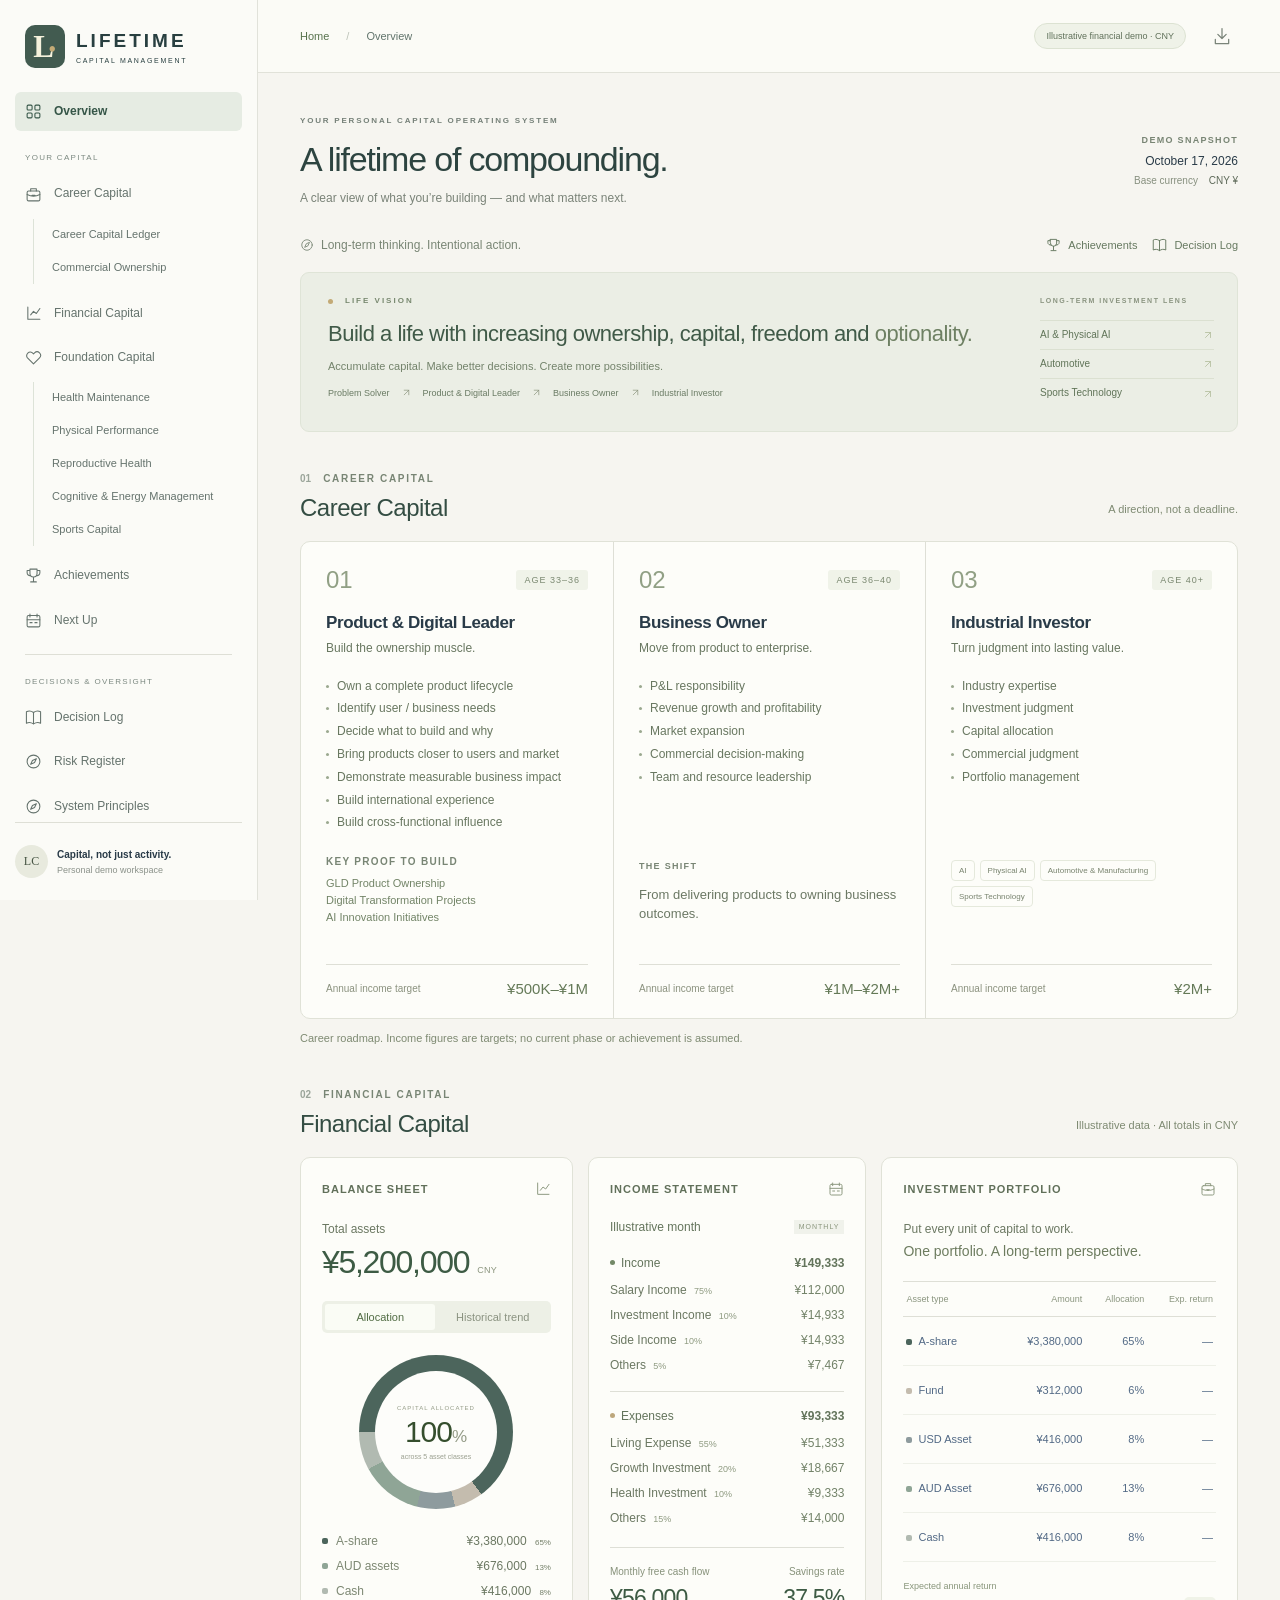
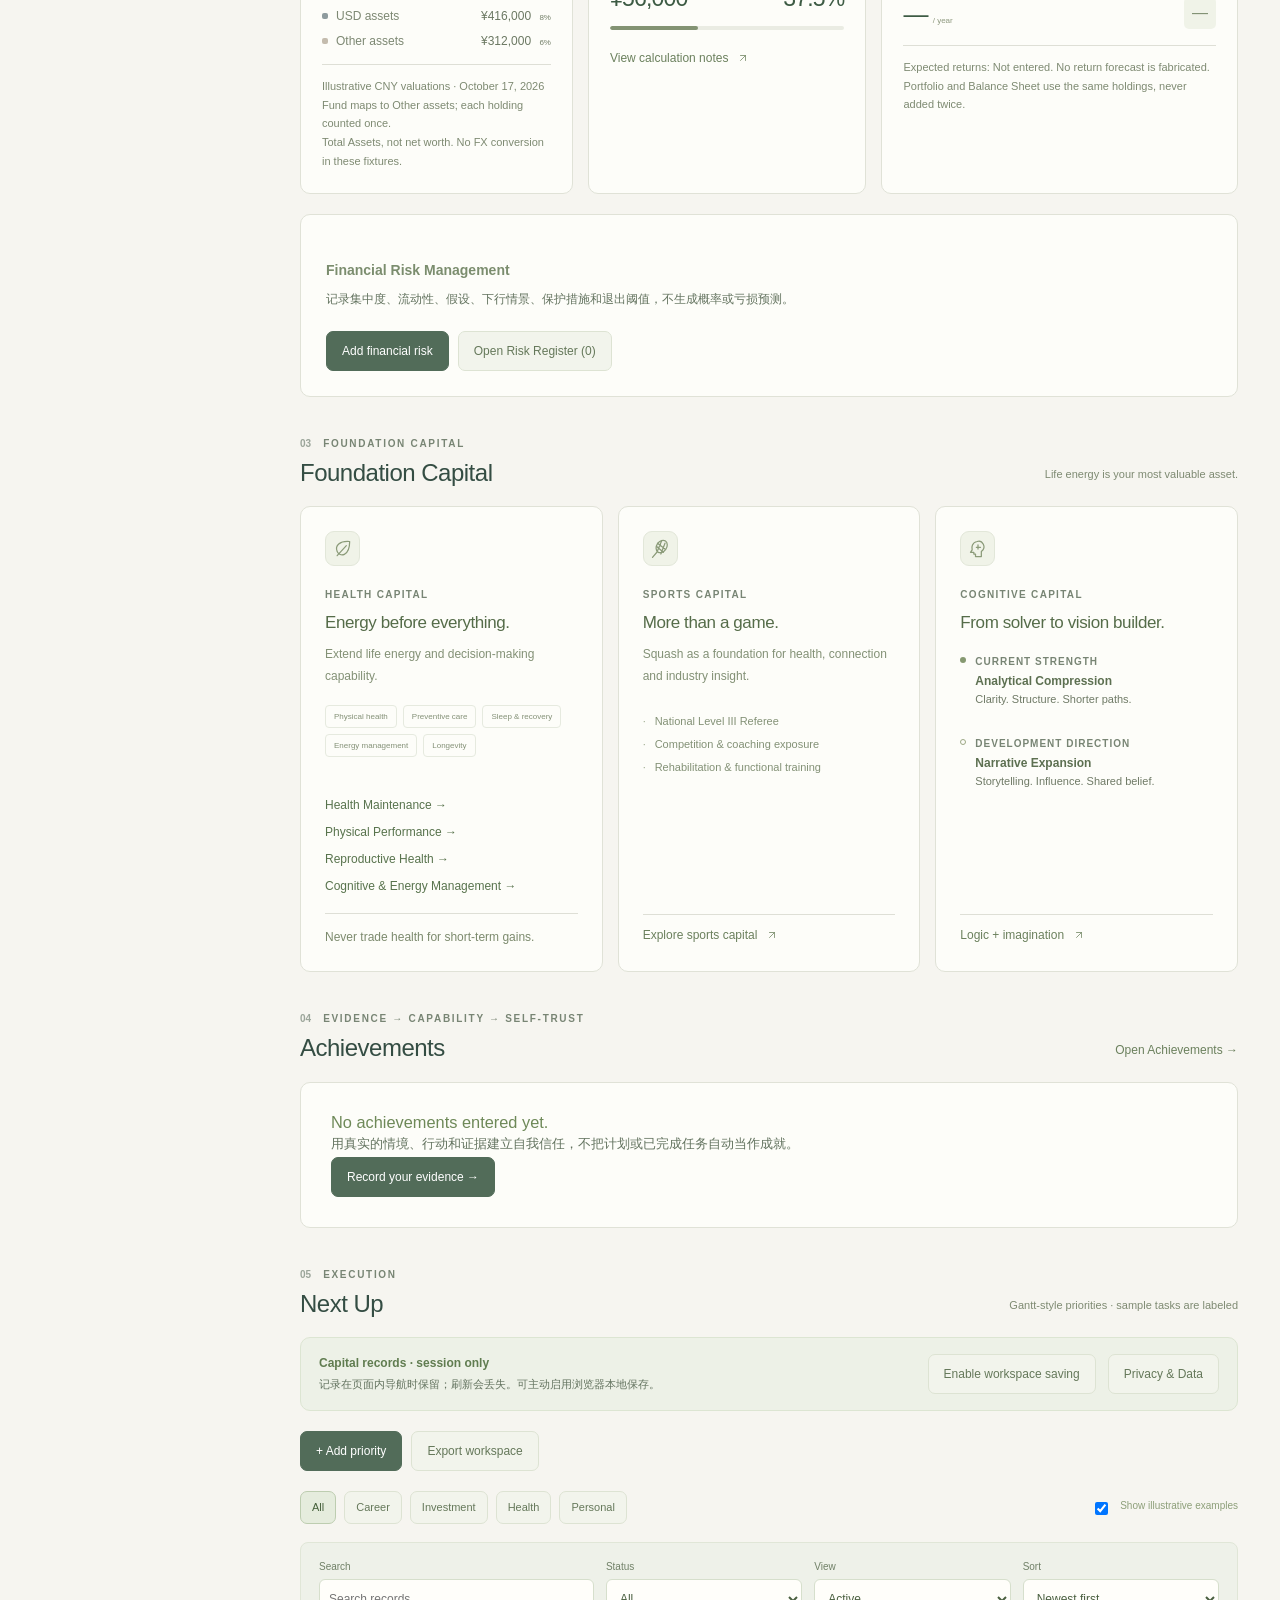
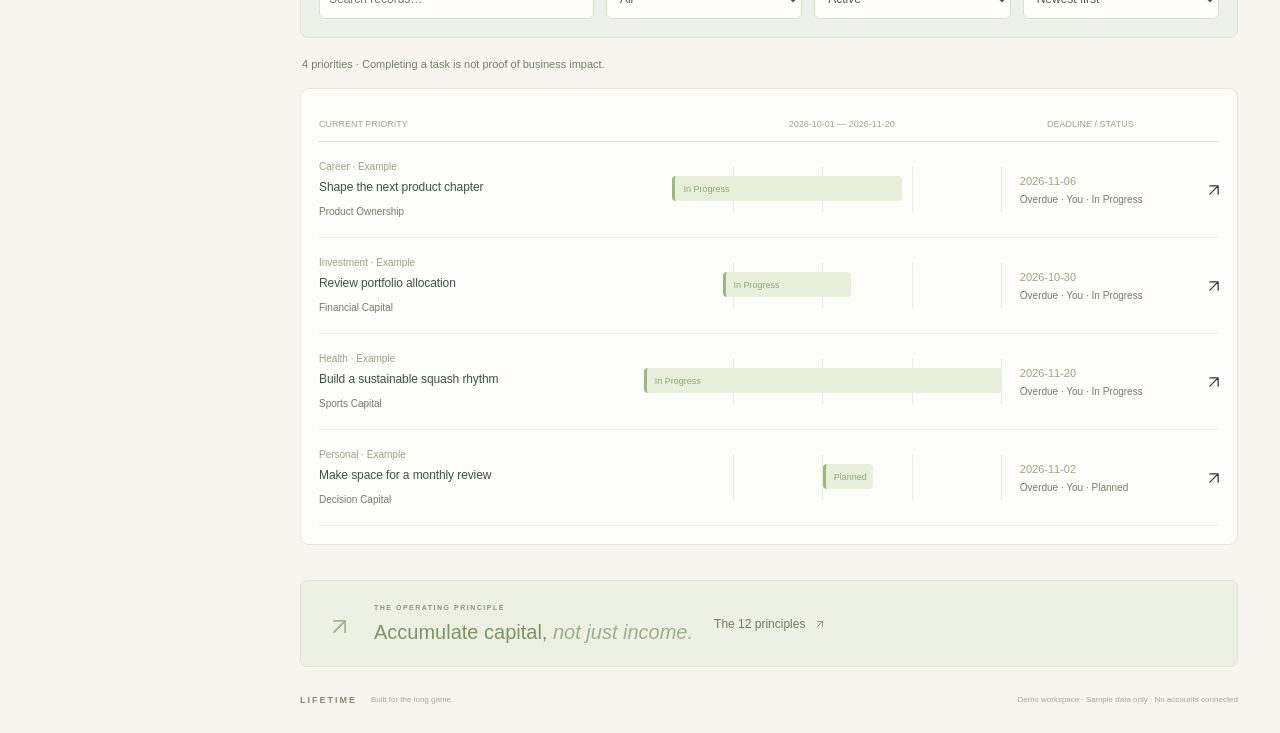
==== commit 5a0a75e7: "Publish PRD v1.5 Nordic capital workflows and global Risk Register" ====
--- a/index.html
+++ b/index.html
@@ -7,8 +7,8 @@
     <meta name="description" content="A personal capital operating system. Build ownership, capital, freedom and optionality." />
     <title>Lifetime — Capital Management</title>
     <link rel="icon" href="data:image/svg+xml,%3Csvg xmlns='http://www.w3.org/2000/svg' viewBox='0 0 40 40'%3E%3Crect width='40' height='40' rx='10' fill='%23173e35'/%3E%3Cpath d='M12 10v20h17v-4H16V10z' fill='%23e9ddba'/%3E%3C/svg%3E" />
-    <script type="module" crossorigin src="./assets/index-Bl2F5SXp.js"></script>
-    <link rel="stylesheet" crossorigin href="./assets/index-CyU7vEvQ.css">
+    <script type="module" crossorigin src="./assets/index-BbeuQMSN.js"></script>
+    <link rel="stylesheet" crossorigin href="./assets/index-DemhmqDi.css">
   </head>
   <body>
     <div id="app"></div>
--- a/assets/index-DemhmqDi.css
+++ b/assets/index-DemhmqDi.css
@@ -0,0 +1 @@
+:root{font-family:Inter,-apple-system,BlinkMacSystemFont,Segoe UI,sans-serif;color:#273730;background:#f6f7f3;font-synthesis:none;font-weight:400;--green:#234f43;--muted:#7a827c;--line:#e5e8e1;--gold:#c3aa76;--sidebar:242px}*{box-sizing:border-box}html{scroll-behavior:smooth;scroll-padding-top:95px}body{margin:0}button,a{-webkit-tap-highlight-color:transparent}button{font:inherit;cursor:pointer}button:focus-visible,a:focus-visible{outline:3px solid #b69a62;outline-offset:4px}a{color:inherit;text-decoration:none}button{color:inherit}svg{flex-shrink:0}button{border:0;background:none}h1,h2,h3,p{margin:0}button:hover{filter:brightness(.95)}.icon{vertical-align:middle}.muted{color:var(--muted)}.tiny-label{font-size:9px;font-weight:650;letter-spacing:1.3px;color:var(--muted);display:block;line-height:1.5}.eyebrow{font-size:10px;font-weight:650;letter-spacing:1.7px;display:flex;align-items:center;gap:12px;color:var(--muted);line-height:1.5}.eyebrow>span:not(.gold-dot){font-size:10px;letter-spacing:0;color:#9ba59a}.sidebar{position:fixed;inset:0 auto 0 0;width:var(--sidebar);background:#fdfdfa;border-right:1px solid var(--line);padding:34px 20px 0;display:flex;flex-direction:column;z-index:30}.brand{display:flex;align-items:center;gap:11px;padding:0 10px;margin-bottom:49px;font-size:19px;font-weight:600;letter-spacing:3px}.brand small{display:block;font-size:7px;font-weight:500;letter-spacing:1.7px;margin-top:5px}.brand-mark{font-family:Georgia,serif;font-size:31px;letter-spacing:-5px;background:#234f43;color:#f5f1dc;border-radius:10px;width:40px;height:43px;display:flex;align-items:center;justify-content:center;padding-right:6px}.brand-mark span{font-size:20px;align-self:end;margin-bottom:7px;color:var(--gold)}.workspace-label{font-size:8px;letter-spacing:1.4px;color:#90978e;padding:0 12px;margin-bottom:15px}.nav-link{display:flex;align-items:center;gap:12px;padding:13px;margin-bottom:5px;font-size:12px;color:#747c75;width:100%;text-align:left;border-radius:6px}.nav-link .icon{width:17px;height:17px}.nav-link:hover{background:#f0f2ec}.nav-link.active{background:#eaf0e7;color:#234f43;font-weight:600}.nav-indicator{margin-left:auto}.active .nav-indicator{width:5px;height:5px;border-radius:50%;background:var(--green)}.sidebar-rule{height:1px;background:var(--line);margin:26px 12px}.sidebar-bottom{margin-top:auto}.sidebar-quote{font-family:Georgia,serif;font-style:italic;font-size:17px;line-height:1.6;color:#7b887c;padding:35px 15px}.profile{border-top:1px solid var(--line);display:flex;align-items:center;gap:9px;padding:22px 0}.avatar{background:#e8eade;width:33px;height:33px;display:grid;place-items:center;font-family:Georgia,serif;font-size:12px;color:#465443;border-radius:50%}.profile strong{display:block;font-size:10px;font-weight:600}.profile small{font-size:9px;color:#8b928a;display:block;margin-top:5px}.profile-dot{width:5px;height:5px;border-radius:50%;background:#63886a;margin-left:auto}.shell{margin-left:var(--sidebar)}.topbar{height:73px;border-bottom:1px solid var(--line);padding:0 42px;display:flex;align-items:center;justify-content:space-between;background:#fcfcf9eb;position:sticky;top:0;z-index:20;-webkit-backdrop-filter:blur(15px);backdrop-filter:blur(15px)}.breadcrumb{font-size:11px;display:flex;align-items:center;gap:17px;color:#90968d}.breadcrumb strong{color:#465248;font-weight:500}.slash{color:#bdc3b8}.top-actions{display:flex;align-items:center;gap:20px}.demo-badge{border:1px solid #dce4d5;background:#f0f4eb;border-radius:20px;padding:7px 11px;font-size:9px;display:flex;align-items:center;gap:7px;color:#5f775b}.demo-badge i,.timeline-footer i{width:5px;height:5px;border-radius:50%;background:#71916c;display:inline-block}.icon-button{width:32px;height:32px;display:grid;place-items:center;border-radius:5px;color:#7a8479}.icon-button:hover{background:#eaf0e7}main{max-width:1690px;margin:auto;padding:42px 42px 0}.page-intro{display:flex;align-items:center;justify-content:space-between;gap:20px;margin-bottom:30px}.page-intro .eyebrow{font-size:8px;letter-spacing:1.8px;margin-bottom:13px}h1{font-family:Georgia,Times New Roman,serif;font-weight:400;font-size:38px;letter-spacing:-1.3px;line-height:1.15}.page-intro p{font-size:12px;color:#858b80;margin-top:12px}.review-date{text-align:right;display:flex;flex-direction:column;gap:7px}.review-date strong{font-size:12px;font-weight:500}.review-date>span:last-child{font-size:10px;color:#87907f}.review-date b{color:#5d6958;font-weight:500;margin-left:8px}.workspace-tools{display:flex;align-items:center;justify-content:space-between;font-size:10px;margin-bottom:17px;gap:12px}.workspace-tools>span{display:flex;align-items:center;gap:7px;color:#798675}.workspace-tools>span .icon{width:14px;height:14px}.workspace-tools>div{display:flex;gap:15px}.workspace-tools button{display:flex;align-items:center;gap:6px;font-size:9px;padding:5px 0;color:#6d7869}.workspace-tools button .icon{width:13px;height:13px}.soon{font-size:7px;color:#8b9382;border:1px solid #e0e4d8;border-radius:3px;padding:2px 4px}.vision-card{background:#173e35;border-radius:10px;min-height:343px;display:grid;grid-template-columns:1fr 270px;color:#eaf0e6;overflow:hidden;position:relative;box-shadow:0 8px 20px #173e3509}.vision-content{padding:35px 37px;z-index:1}.vision-card .eyebrow{color:#b6c8b4;font-size:9px;letter-spacing:2px}.gold-dot{width:5px;height:5px;border-radius:50%;background:var(--gold)}.vision-card h2{font-family:Georgia,Times New Roman,serif;font-weight:400;font-size:35px;line-height:1.24;letter-spacing:-.6px;margin:20px 0 16px}.vision-card h2 em{color:#d5c18d;font-weight:400}.vision-card p{font-size:10px;color:#a3b8a8}.vision-path{display:flex;gap:11px;align-items:center;font-size:9px;color:#c5d1c1;margin-top:32px;flex-wrap:wrap}.vision-path b{font-weight:400;color:#b3a776}.vision-side{position:relative;display:flex;flex-direction:column;justify-content:end;padding:30px 30px 30px 13px}.orbital{width:240px;height:240px;position:absolute;right:8px;top:-13px;display:grid;place-items:center}.orbit{position:absolute;border:1px solid #b8c7a325;border-radius:50%;width:200px;height:200px}.o2{width:147px;height:147px}.o3{width:94px;height:94px}.orbit-center{font-family:Georgia,serif;font-size:38px;color:#d5c18d9c;transform:rotate(-10deg)}.orbital:before,.orbital:after{content:"";position:absolute;background:#b8c7a312;width:1px;height:240px;transform:rotate(35deg)}.orbital:after{transform:rotate(-55deg)}.orbital i{position:absolute;width:8px;height:8px;border-radius:50%;background:#cfb882;left:38px;top:47px;box-shadow:0 0 25px #dbc68155}.investment-focus{z-index:1;background:linear-gradient(0deg,#173e35 75%,#173e3500);padding-top:18px}.investment-focus .tiny-label{color:#93aa94;font-size:7px;letter-spacing:1.5px;margin-bottom:13px}.investment-focus>div{font-size:11px;padding:8px 0;border-top:1px solid #ffffff14;display:flex;justify-content:space-between;color:#d0dacb}.investment-focus>div span{color:#aeb896}section:not(.vision-card){margin-top:39px}.section-heading{display:flex;align-items:end;justify-content:space-between;gap:16px;margin-bottom:19px}.section-heading h2{font-family:Georgia,serif;font-size:25px;font-weight:400;letter-spacing:-.4px;margin-top:8px}.section-note{font-size:9px;color:#92988b;padding-bottom:3px;text-align:right}.career-grid{display:grid;grid-template-columns:repeat(3,minmax(0,1fr));border:1px solid var(--line);border-radius:9px;background:#fdfdfa;overflow:hidden}.career-card{padding:24px 25px 21px;display:flex;flex-direction:column;position:relative}.career-card+.career-card{border-left:1px solid var(--line)}.phase-top{display:flex;justify-content:space-between;align-items:center;margin-bottom:19px}.phase-number{font-family:Georgia,serif;font-size:24px;color:#a3b19a;font-style:italic}.age{font-size:9px;letter-spacing:1px;color:#89927e;background:#f1f3eb;padding:5px 8px;border-radius:3px}.career-card h3{font-size:16px;font-weight:550;letter-spacing:-.4px}.career-card>.muted{font-size:10px;margin-top:8px}.goal-list{list-style:none;padding:0;margin:20px 0;font-size:10px;line-height:2.1;color:#6a7667}.goal-list li{display:flex;gap:8px;align-items:baseline}.goal-list li:before{content:"";height:3px;width:3px;background:#9ba990;display:inline-block;flex-shrink:0;border-radius:50%;transform:translateY(-2px)}.proof,.phase-context{margin-top:auto;min-height:93px}.proof .tiny-label{font-size:8px;margin-bottom:8px}.proof>span:not(.tiny-label){display:block;font-size:9px;color:#6b7b63;margin-top:5px}.phase-context{display:flex;align-content:start;gap:5px;flex-wrap:wrap;padding-top:6px}.phase-context p{font-family:Georgia,serif;font-size:14px;line-height:1.5;color:#7c8972;margin-top:6px}.tag{font-size:8px;padding:5px 7px;border:1px solid #e5e9dc;border-radius:4px;color:#79846f;height:fit-content}.income-target{border-top:1px solid var(--line);padding-top:15px;margin-top:17px;display:flex;align-items:center;justify-content:space-between;gap:8px}.income-target>span{font-size:8px;color:#8b927f}.income-target strong{font-size:15px;font-weight:500;color:#53644b}.section-footnote{font-size:9px;color:#919889;margin-top:10px}.finance-grid{display:grid;grid-template-columns:.98fr 1fr 1.28fr;gap:15px}.card{background:#fdfdfa;border:1px solid var(--line);border-radius:9px;overflow:hidden}.balance-card,.income-card,.portfolio-card{padding:23px 21px;min-width:0}.card-heading{display:flex;align-items:center;justify-content:space-between;margin-bottom:23px;gap:8px}.card-heading h3{font-size:9px;letter-spacing:1px;font-weight:600;color:#52644e}.card-heading .icon{color:#98a38c;width:16px;height:16px}.metric-label{font-size:10px;color:#87917c}.large-number{font-size:31px;font-weight:450;letter-spacing:-1.3px;margin:8px 0 20px;white-space:nowrap}.large-number>span{font-size:9px;letter-spacing:.3px;color:#87917c;margin-left:8px}.segmented{display:flex;background:#f0f2eb;border-radius:5px;padding:3px;margin-bottom:18px;gap:2px}.segmented button{font-size:9px;flex:1;padding:7px 2px;border-radius:3px;color:#8a9280;white-space:nowrap}.segmented button.selected{background:#fff;color:#46613e;box-shadow:0 1px 3px #2333230c}.donut-wrap{display:flex;justify-content:center;padding:4px 0 14px}.donut{width:154px;height:154px;border-radius:50%;display:grid;place-items:center;transform:rotate(-90deg)}.donut>div{width:122px;height:122px;border-radius:50%;background:#fdfdfa;display:flex;align-items:center;justify-content:center;flex-direction:column;transform:rotate(90deg)}.donut span{font-size:6px;letter-spacing:1px;color:#929a85}.donut strong{font-size:30px;letter-spacing:-1px;font-weight:400;margin:4px 0;color:#354e2d}.donut strong span{font-size:17px;letter-spacing:0}.donut small{font-size:7px;color:#9a9f8f}.asset-legend>div{display:flex;justify-content:space-between;font-size:9px;margin:11px 0}.asset-legend>div>span{display:flex;align-items:center;gap:8px;color:#7d8873}.asset-legend i,tbody th i{display:inline-block;width:6px;height:6px;border-radius:2px;flex-shrink:0}.asset-legend strong{font-weight:500;font-size:9px;color:#596b4f}.micro-note{font-size:8px;line-height:1.8;color:#8e9783;border-top:1px solid var(--line);padding-top:12px;margin-top:16px}.period-label{display:flex;justify-content:space-between;font-size:10px;color:#64755a;margin-bottom:22px}.period-label span{font-size:7px;letter-spacing:1px;background:#f0f2eb;padding:3px 5px;color:#89957c}.cashflow-section+.cashflow-section{margin-top:19px;padding-top:17px;border-top:1px solid var(--line)}.line-total{display:flex;justify-content:space-between;font-size:11px;margin-bottom:13px;gap:8px}.line-total>span{display:flex;align-items:center;gap:6px}.line-total strong{font-weight:550}.flow-dot{width:5px;height:5px;border-radius:50%;background:#738967}.flow-dot.expense-dot{background:#bda77c}.finance-line{display:flex;justify-content:space-between;gap:8px;font-size:9px;color:#8a9480;margin-top:11px}.finance-line>span:last-child{color:#728268;font-variant-numeric:tabular-nums}.cashflow-result{display:flex;justify-content:space-between;gap:7px;border-top:1px solid var(--line);margin-top:22px;padding-top:18px}.cashflow-result>div{display:flex;flex-direction:column;gap:8px}.cashflow-result>div:last-child{text-align:right}.cashflow-result span{font-size:8px;color:#87927b}.cashflow-result strong{font-size:23px;color:#44603b;font-weight:450;letter-spacing:-.8px}.savings-track{height:4px;background:#eaece3;margin:14px 0 16px;border-radius:3px;overflow:hidden}.savings-track span{display:block;height:100%;background:#839373;border-radius:3px}.text-button{display:flex;align-items:center;gap:9px;font-size:9px;color:#6e815f;padding:5px 0}.text-button .icon{width:12px;height:12px}.portfolio-intro p{font-family:Georgia,serif;font-size:14px;margin-top:7px;color:#6d7c5f;margin-bottom:22px}.table-scroll{overflow-x:auto}table{border-collapse:collapse;width:100%;white-space:nowrap;font-size:9px}thead{border-block:1px solid var(--line);color:#8a957f;font-size:7px}th{text-align:left;font-weight:500}thead th{padding:12px 3px}thead th:not(:first-child){text-align:right}tbody tr{border-bottom:1px solid #eef0e8}tbody th{padding:18px 3px;color:#69795d}tbody th i{margin-right:6px}td{text-align:right;padding:18px 3px;font-size:8px;color:#708065;font-variant-numeric:tabular-nums}.return-summary{display:flex;align-items:end;justify-content:space-between;padding-top:19px;gap:10px}.return-summary>div>span{font-size:9px;color:#89967c;display:block;margin-bottom:9px}.return-summary strong{font-size:25px;font-weight:400;letter-spacing:-.8px;color:#45603c}.return-summary small{font-size:8px;font-weight:400;letter-spacing:0;color:#8d987e;margin-left:5px}.return-rate{font-size:16px;color:#728562;background:#eff3e9;border-radius:5px;padding:7px 8px}.trend-view{min-height:294px;padding-top:10px}.trend-view svg{width:100%;margin-top:20px}.trend-months{display:flex;justify-content:space-between;font-size:8px;color:#8a977c}.history-data{display:grid;grid-template-columns:repeat(3,1fr);gap:12px 8px;margin-top:25px}.history-data>span{font-size:8px;color:#8a977c}.history-data strong{display:block;font-size:10px;color:#526c45;font-weight:500;margin-top:5px}.foundation-grid{display:grid;grid-template-columns:repeat(3,minmax(0,1fr));gap:15px}.foundation-card{padding:24px;display:flex;flex-direction:column}.foundation-icon{color:#768969;background:#f0f3e9;border:1px solid #e5eadc;width:35px;height:35px;border-radius:9px;display:grid;place-items:center;margin-bottom:21px}.foundation-card>.tiny-label{font-size:8px;margin-bottom:9px}.foundation-card h3{font-size:15px;font-weight:500;letter-spacing:-.4px;line-height:1.4}.foundation-card>p{font-size:10px;line-height:1.8;color:#89917e;margin-top:9px}.pill-list{display:flex;flex-wrap:wrap;gap:6px;margin:18px 0 21px}.pill-list span{font-size:8px;color:#849177;border:1px solid #e6eadf;border-radius:4px;padding:6px 8px}.foundation-bottom{font-family:Georgia,serif;font-style:italic;font-size:12px;line-height:1.6;color:#7c8a6d;border-top:1px solid var(--line);padding-top:14px;margin-top:auto}.sport-proof{margin:17px 0}.sport-proof>span{display:block;font-size:9px;color:#86937b;margin:11px 0;padding-left:12px;position:relative}.sport-proof>span:before{content:"·";position:absolute;left:0;color:#9ca98d}.foundation-card>.text-button{margin-top:auto;padding-top:13px;border-top:1px solid var(--line)}.cognitive-row{display:flex;gap:9px;margin-top:19px}.cognitive-dot{width:6px;height:6px;border-radius:50%;background:#869971;flex-shrink:0;margin-top:3px}.cognitive-dot.outline{background:none;border:1px solid #9ca784}.cognitive-row .tiny-label{font-size:6px;letter-spacing:1px}.cognitive-row strong{font-size:10px;font-weight:550;margin-top:5px;display:block;color:#5d7051}.cognitive-row p{font-size:9px;color:#909b83;margin-top:5px;margin-bottom:12px}.timeline-card{padding:0 24px}.timeline-toolbar{display:flex;align-items:center;justify-content:space-between;padding:20px 0;gap:12px}.timeline-label{font-size:11px;color:#53664a;font-weight:500}.timeline-label>span{font-size:8px;color:#9aa38d;font-weight:400;margin-left:9px}.filters{display:flex;gap:4px;flex-wrap:wrap}.filters button{font-size:8px;color:#8d9880;padding:6px 9px;border-radius:4px}.filters button.selected{background:#eaf0e3;color:#5c7451}.timeline-head{display:grid;grid-template-columns:1.2fr 1.4fr .65fr 20px;gap:20px;border-block:1px solid var(--line);padding:13px 0;font-size:7px;letter-spacing:.7px;color:#9aa28e}.timeline-head>div{display:flex;justify-content:space-between;font-size:6px;letter-spacing:.3px}.priority-row{display:grid;grid-template-columns:1.2fr 1.4fr .65fr 20px;gap:20px;width:100%;text-align:left;align-items:center;padding:19px 0;border-bottom:1px solid #ecefe5}.priority-row:hover{background:#f5f7ef;filter:none}.priority-name>strong{display:block;font-size:11px;font-weight:500;line-height:1.5;letter-spacing:-.1px;margin:6px 0;color:#4d6343}.priority-name>small{font-size:8px;color:#96a087}.priority-category{display:flex;align-items:center;gap:5px;font-size:7px;color:#7a8c6b}.priority-category i{width:4px;height:4px;background:#73916e;border-radius:50%}.priority-category.investment i{background:#b6a074}.priority-category.health i{background:#89a7a0}.priority-category.personal i{background:#aaa0b4}.schedule-track{display:block;position:relative;background:repeating-linear-gradient(90deg,transparent,transparent calc(25% - 1px),#ecefe5 calc(25% - 1px),#ecefe5 25%);height:45px}.schedule-bar{display:flex;align-items:center;position:absolute;top:9px;height:25px;border-radius:4px;background:#e3eadd;border-left:3px solid #829a73;color:#6e815f;font-size:7px;padding-left:8px;white-space:nowrap;overflow:hidden}.schedule-bar.investment{background:#eee9dc;border-color:#bcaa7f;color:#9a8b66}.schedule-bar.health{background:#e2ebe7;border-color:#8fa69e;color:#7a9188}.schedule-bar.personal{background:#ebe6ee;border-color:#b3a4bc;color:#918399}.deadline strong{display:block;font-size:11px;color:#6e7e60;font-weight:500}.deadline small{display:block;font-size:7px;color:#99a18e;margin-top:7px}.row-arrow .icon{width:14px;height:14px;color:#a3ad96}.timeline-footer{display:flex;align-items:center;justify-content:space-between;padding:15px 0;font-size:8px;color:#99a38c;gap:15px}.timeline-footer>span{display:flex;gap:7px;align-items:center}.timeline-footer .icon{width:12px;height:12px}.mobile-dates{display:none}.principle-strip{display:flex;align-items:center;gap:21px;border:1px solid #e2e7d9;background:#eef2e7;border-radius:7px;padding:22px 25px;margin-top:35px}.principle-symbol{font-size:28px;font-family:Georgia,serif;color:#a7b18e}.principle-strip .tiny-label{font-size:7px;letter-spacing:1.5px;color:#8b977a}.principle-strip p{font-family:Georgia,serif;font-size:20px;font-weight:400;margin-top:7px;color:#627553}.principle-strip p em{font-weight:400;color:#93a17e}.principle-strip button{margin-left:auto;white-space:nowrap}footer{display:flex;align-items:center;justify-content:space-between;gap:15px;padding:28px 0;font-size:8px;color:#a1a894}footer>div{display:flex;align-items:center;gap:14px}.footer-brand{font-size:9px;letter-spacing:2px;color:#819074;font-weight:600}.mobile-menu{display:none}.skip-link{position:fixed;top:-100px;left:20px;z-index:100;background:var(--green);color:#fff;padding:12px}.skip-link:focus{top:10px}.sr-only{position:absolute;width:1px;height:1px;margin:-1px;padding:0;clip:rect(0,0,0,0);overflow:hidden}dialog{border:1px solid #dce3d6;border-radius:14px;max-width:600px;width:calc(100% - 32px);max-height:85vh;padding:28px;background:#fdfdfa;color:#43523e;box-shadow:0 25px 100px #10261b33}dialog::backdrop{background:#10261b70;-webkit-backdrop-filter:blur(4px);backdrop-filter:blur(4px)}.dialog-header{display:flex;justify-content:space-between;align-items:center;margin-bottom:20px}.dialog-header>.tiny-label{font-size:8px}dialog h2{font-family:Georgia,serif;font-size:30px;line-height:1.2;font-weight:400;margin-bottom:18px}dialog p{font-size:12px;line-height:1.9;color:#7e8972;margin-top:16px}dialog .dialog-lead{font-size:16px;line-height:1.6;color:#5a7150}dialog h3{font-size:12px;margin-top:25px}dialog .dialog-badge{display:inline-block;font-size:8px;letter-spacing:1px;background:#ecf0e6;color:#819271;padding:7px 9px;border-radius:4px}.principles-list{padding-left:26px;font-size:13px;line-height:1.8}.principles-list li{padding:10px 0 10px 6px;border-bottom:1px solid var(--line)}.principles-list li::marker{color:#a6b297}.detail-list{font-size:12px;line-height:2;color:#7b8d6d;padding-left:20px}.detail-grid{display:grid;grid-template-columns:1fr 1fr;gap:20px;margin:25px 0}.detail-grid dt{font-size:9px;color:#97a08c}.detail-grid dd{font-size:13px;margin:7px 0 0}.calculation-list dt{font-size:12px;font-weight:600;margin-top:20px}.calculation-list dd{margin:8px 0 0;font-size:12px;line-height:1.8;color:#86927b}.toast{position:fixed;bottom:25px;left:50%;transform:translate(-50%);background:#234f43;color:#fff;border-radius:8px;padding:15px 22px;z-index:100;font-size:12px;box-shadow:0 8px 30px #234f4330}@media(min-width:1600px){main{padding-inline:64px}.topbar{padding-inline:64px}.vision-card{min-height:360px}.vision-card h2{font-size:40px}.vision-content{padding:40px}.finance-grid{gap:20px}.balance-card,.income-card,.portfolio-card{padding:27px}}@media(max-width:1250px){:root{--sidebar:210px}main{padding:32px 26px 0}.topbar{padding-inline:26px}.sidebar{padding-inline:13px}.brand{font-size:17px;gap:8px}.brand small{font-size:6px}.workspace-label{font-size:7px}.finance-grid{grid-template-columns:1fr 1fr}.portfolio-card{grid-column:1/-1}.portfolio-card table,.portfolio-card td{font-size:11px}.portfolio-card thead{font-size:9px}.portfolio-card .return-summary{justify-content:start;gap:35px}.career-card{padding:21px 18px}.career-card h3{font-size:14px}.income-target{flex-direction:column;align-items:start}.foundation-card{padding:20px}.vision-card{grid-template-columns:1fr 210px}.vision-content{padding:30px}.vision-card h2{font-size:31px}.vision-path{font-size:8px;gap:8px}.vision-side{padding-right:22px}.orbital{right:-30px}.vision-card p{font-size:9px}.section-note{max-width:220px}.timeline-head,.priority-row{grid-template-columns:1.2fr 1.2fr .55fr 13px;gap:13px}.timeline-card{padding-inline:18px}.priority-name>strong{font-size:10px}.timeline-footer>span:last-child{display:none}.foundation-card h3{font-size:14px}.workspace-tools>span{font-size:9px}.workspace-tools>div{gap:10px}.workspace-tools button{font-size:8px}.workspace-tools .soon{display:none}}@media(max-width:960px){:root{--sidebar:76px}.sidebar{padding-inline:12px}.brand{padding:0;justify-content:center;margin-bottom:40px}.brand>span:last-child,.sidebar .workspace-label,.nav-link>span,.sidebar-quote,.profile>div,.profile-dot{display:none}.nav-link{justify-content:center;padding:13px 8px}.nav-link .icon{width:19px;height:19px}.sidebar-rule{margin-inline:3px}.profile{justify-content:center}.sidebar nav{margin-top:12px}.sidebar .nav-indicator{display:none}.vision-card{grid-template-columns:1fr 220px}.page-intro h1{font-size:34px}.foundation-grid{gap:12px}.foundation-card{padding:18px}.timeline-toolbar{flex-wrap:wrap}.career-card .goal-list{font-size:9px}.proof>span:not(.tiny-label){font-size:8px}}@media(max-width:700px){:root{--sidebar:0px}.sidebar{width:245px;transform:translate(-100%);transition:transform .2s;box-shadow:10px 0 60px #14271a22;padding-inline:20px;top:60px}.sidebar.is-open{transform:translate(0)}.sidebar .brand>span:last-child,.sidebar .workspace-label,.sidebar .nav-link>span,.sidebar .sidebar-quote,.sidebar .profile>div{display:block}.sidebar .nav-link{justify-content:start}.sidebar .brand{justify-content:start;margin-bottom:30px}.sidebar .brand-mark{display:flex}.sidebar .brand>span:last-child{font-size:17px}.sidebar .profile{justify-content:start}.mobile-menu{display:grid}.topbar{height:60px;padding-inline:18px}.breadcrumb{gap:12px;font-size:10px}.top-actions{gap:10px}.demo-badge{font-size:8px;padding:6px 9px}main{padding:27px 18px 0}.page-intro{align-items:start;margin-bottom:22px}.page-intro .eyebrow{font-size:6px;letter-spacing:1.2px}.page-intro h1{font-size:30px;max-width:260px}.page-intro p{font-size:10px;line-height:1.7;max-width:240px}.review-date{display:none}.workspace-tools{align-items:start;gap:9px;flex-direction:column}.workspace-tools>div{gap:20px}.workspace-tools button{font-size:8px}.workspace-tools .soon{display:block}.workspace-tools>span{font-size:9px}.vision-card{display:block;min-height:0}.vision-content{padding:27px 24px 24px}.vision-card h2{font-size:30px;line-height:1.3;margin-top:20px}.vision-card p{line-height:1.8;font-size:9px;max-width:260px}.vision-path{font-size:8px;gap:8px;line-height:1.8;margin-top:24px}.vision-side{padding:0 24px 22px;display:block}.orbital{display:none}.investment-focus{padding:15px 0 0;border-top:1px solid #ffffff1f}.investment-focus .tiny-label{font-size:7px;margin-bottom:7px}.investment-focus>div{display:inline-flex;width:49%;font-size:9px;border:none;padding-right:10px;gap:10px}.section-heading{align-items:start;margin-bottom:16px}.section-heading .eyebrow{font-size:8px;letter-spacing:1.4px}.section-heading h2{font-size:24px;line-height:1.2}.section-note{font-size:8px;max-width:115px;line-height:1.8;margin-top:2px}section:not(.vision-card){margin-top:32px}.career-grid{grid-template-columns:1fr}.career-card{padding:24px}.career-card+.career-card{border-left:0;border-top:1px solid var(--line)}.phase-top{margin-bottom:14px}.career-card h3{font-size:18px}.career-card>.muted{font-size:11px}.career-card .goal-list{font-size:11px;line-height:2}.proof,.phase-context{min-height:0}.proof>span:not(.tiny-label){font-size:10px}.phase-context p{max-width:240px}.tag{font-size:9px}.income-target{flex-direction:row;align-items:center}.income-target>span{font-size:10px}.income-target strong{font-size:18px}.section-footnote{line-height:1.8}.finance-grid,.foundation-grid{grid-template-columns:1fr;gap:14px}.portfolio-card{grid-column:auto}.balance-card,.income-card,.portfolio-card{padding:25px}.card-heading h3{font-size:10px}.metric-label{font-size:11px}.large-number{font-size:38px}.segmented button{font-size:10px;padding:9px}.donut{width:180px;height:180px}.donut>div{width:143px;height:143px}.donut strong{font-size:34px}.donut span{font-size:7px}.donut small{font-size:8px}.asset-legend>div,.asset-legend strong{font-size:11px}.asset-legend>div{margin:15px 0}.micro-note{font-size:9px}.finance-line{font-size:11px;margin-top:13px}.period-label,.line-total{font-size:12px}.cashflow-result span{font-size:9px}.cashflow-result strong{font-size:29px}.text-button{font-size:10px}.portfolio-card thead{font-size:8px}.portfolio-card td,table tbody th{font-size:9px}.portfolio-card .return-summary{justify-content:space-between;gap:10px}.return-summary strong{font-size:28px}.foundation-card{padding:25px}.foundation-card h3{font-size:18px}.foundation-card>p{font-size:12px}.pill-list span{font-size:10px}.foundation-bottom{font-size:14px}.sport-proof>span{font-size:11px}.cognitive-row .tiny-label{font-size:8px}.cognitive-row strong{font-size:12px}.cognitive-row p{font-size:11px}.foundation-icon{width:40px;height:40px}.timeline-card{padding-inline:18px}.timeline-toolbar{gap:14px}.timeline-label{font-size:12px}.filters{gap:2px;width:100%;justify-content:space-between}.filters button{font-size:9px;padding:7px 8px}.timeline-head{display:none}.priority-row{grid-template-columns:1fr 20px;gap:12px;position:relative;padding:23px 0}.priority-name>strong{font-size:13px}.priority-name>small{font-size:9px}.priority-category{font-size:9px}.schedule{grid-row:2;grid-column:1/-1}.schedule-track{height:30px}.schedule-bar{height:22px;top:0;font-size:8px}.mobile-dates{display:block;font-size:9px;color:#909d82;margin-top:5px}.deadline{grid-row:3;grid-column:1/-1;display:flex;gap:12px;align-items:center}.deadline>strong{font-size:10px}.deadline small{margin:0;font-size:9px}.row-arrow{grid-row:1;grid-column:2}.timeline-footer{font-size:8px;line-height:1.8}.timeline-footer i{flex-shrink:0}.principle-strip{padding:20px;gap:13px;flex-wrap:wrap}.principle-strip p{font-size:19px;line-height:1.5}.principle-strip .tiny-label{font-size:6px}.principle-strip button{margin-left:34px}.principle-symbol{font-size:25px}footer{align-items:start;flex-direction:column;font-size:8px;line-height:1.8;padding:23px 0}dialog{padding:22px}dialog h2{font-size:26px}.history-data{margin-bottom:18px}.history-data strong{font-size:12px}}@media(prefers-reduced-motion:reduce){html{scroll-behavior:auto}*{transition:none!important}}.asset-legend strong small{font-size:8px;font-weight:400;color:#737f68;margin-left:5px}.metric-label,.finance-line,.career-card>.muted,.foundation-card>p,.cognitive-row p,.sport-proof>span{color:#6f7a66}.micro-note,.section-footnote,.section-note,.timeline-footer{color:#748069}.goal-list{color:#64725c}@media(max-width:700px){.asset-legend strong small{font-size:9px}}.vision-path .icon{width:11px;height:11px}.investment-focus .icon{width:12px;height:12px}.principle-symbol .icon{width:27px;height:27px}:root{--green:#305e9a;--line:#dfe7f1;--muted:#63748d;--sidebar:260px;color:#223851;background:#f3f6fb}body{font-size:14px}.sidebar{background:#fbfcff;padding:25px 15px 0}.brand{font-size:19px;margin-bottom:24px}.brand-mark{background:#263e64}.sidebar nav{overflow-y:auto;min-height:0;padding:2px 5px 12px;flex:1}.nav-link{font-size:12px;color:#52637b;padding:11px 10px}.nav-link.active{background:#e8effc;color:#224d8e}.nav-link:hover{background:#edf2fb}.nav-link span{line-height:1.45}.health-navigation{border-left:1px solid #d5e0f1;margin:0 0 10px 18px;padding-left:9px}.child-link{font-size:11px;padding:8px 9px;margin-bottom:1px}.sidebar-rule{margin:14px 10px}.future-label{display:flex;justify-content:space-between;padding:9px 11px;font-size:11px;color:#7d8ca1}.future-label small{font-size:9px;border:1px solid var(--line);padding:1px 5px;border-radius:4px}.profile{flex-shrink:0;margin-top:auto}.profile strong{font-size:10px}.profile small{font-size:9px}.topbar{background:#fbfcffeb}.demo-badge{background:#edf3ff;color:#42638c;border-color:#d8e4f7}.breadcrumb{max-width:75%;min-width:0}.breadcrumb strong{overflow-wrap:anywhere;font-size:11px}.page-heading{margin-bottom:25px}.page-heading h1{font-family:inherit;font-size:32px;letter-spacing:-1px;margin-top:12px;font-weight:550;line-height:1.25}.page-heading p{color:#5e728d;margin-top:12px;font-size:14px;line-height:1.8}.page-heading .chinese-caption{font-size:12px}.card,.career-grid{background:#fff;border-color:#e0e7f1;box-shadow:0 3px 14px #1c3e6b04;border-radius:12px}.vision-card{background:linear-gradient(120deg,#233f69,#355f87)}.vision-content{padding:30px}.vision-card h2{font-size:32px}.investment-focus{background:none}.workspace-tools{font-size:12px}.workspace-tools a{display:flex;align-items:center;gap:7px;font-size:11px;color:#425e82}.workspace-tools a .icon{width:15px}.eyebrow,.tiny-label{color:#62758d}.section-heading h2{font-family:inherit;font-size:24px;font-weight:500;letter-spacing:-.5px}.section-note,.section-footnote,.micro-note{color:#64758a;font-size:11px;line-height:1.7}.career-card h3{font-size:17px}.career-card>.muted,.goal-list{font-size:12px;color:#5c6e84}.goal-list{line-height:1.9}.proof>span:not(.tiny-label){font-size:11px;color:#5a6e87}.proof .tiny-label,.income-target>span{font-size:10px}.phase-context p{color:#60738c}.income-target strong{color:#325780}.phase-top .age{color:#536c89;background:#eff4fb}.card-heading h3{font-size:11px;color:#3c587d}.metric-label,.finance-line,.asset-legend>div,.asset-legend strong{font-size:12px;color:#5b6f89}.large-number{font-size:32px;color:#233f65}.segmented{background:#edf2fa}.segmented button{font-size:11px}.period-label,.line-total{font-size:12px;color:#526985}.cashflow-result span{font-size:10px}.text-button{font-size:12px;color:#3b6092}.return-summary strong,.cashflow-result strong{color:#315e91}thead{font-size:9px}table tbody th,td{font-size:11px;color:#526985}.foundation-card>p{font-size:12px;color:#64758c}.foundation-card h3{font-size:17px}.sport-proof>span{font-size:11px;color:#63758d}.foundation-icon{background:#eff3fc;border-color:#dde5f6;color:#5c7cb0}.health-links{display:grid;gap:9px;margin:18px 0;font-size:12px}.health-links a{color:#2e609e;line-height:1.5}.health-links a:hover{text-decoration:underline}.foundation-card .tiny-label{font-size:10px}.cognitive-row strong{font-size:12px}.cognitive-row p,.filters button{font-size:11px}.timeline-label{font-size:13px}.timeline-label>span{font-size:10px}.timeline-head{font-size:9px}.priority-name>strong{font-size:12px}.priority-category,.priority-name>small,.deadline small{font-size:10px}.schedule-bar{font-size:9px}.principle-strip{background:#edf2fb;border-color:#dde6f4}.principle-strip p{color:#47688e}.standalone-section{margin:0!important}.framework-grid{display:grid;grid-template-columns:repeat(2,minmax(0,1fr));gap:20px;margin-top:22px}.framework-panel{padding:25px;margin-top:0!important}.framework-panel h2{font-size:18px;font-weight:550;margin-bottom:15px}.framework-panel p,.framework-panel li{font-size:13px;line-height:1.9;color:#586d88}.framework-panel ul{padding-left:20px}.empty-state{padding:30px;margin:20px 0}.empty-state h2{font-size:22px;margin:15px 0;font-weight:500}.empty-state p{line-height:1.9;color:#62738b;font-size:13px}.record-badge{font-size:10px;letter-spacing:.8px;color:#556e99;background:#eef3fc;border-radius:4px;padding:6px 8px;display:inline-block}.scope-notice{font-size:12px;color:#5f728d;line-height:1.8;background:#eaf1fc;border:1px solid #dce7f8;padding:14px 17px;border-radius:8px;margin-bottom:20px}.primary-button,.secondary-button{display:inline-flex;align-items:center;justify-content:center;gap:6px;border-radius:7px;padding:10px 15px;font-size:12px;line-height:1.5;text-align:center}.primary-button{background:#305f9c;color:#fff}.secondary-button{background:#eef3fb;color:#3e5d88;border:1px solid #dae4f3}.framework-panel .primary-button{margin-top:15px}.principles-list.card{padding:24px 24px 24px 52px}.principles-list li{font-size:14px;line-height:1.7}.breadcrumb a{color:#5a7294}main:focus{outline:none}.skip-link{z-index:100}.mobile-menu{color:#49658b}@media(max-width:1250px){:root{--sidebar:245px}.finance-grid{grid-template-columns:1fr 1fr}.foundation-grid{grid-template-columns:1fr}.foundation-card{padding:25px}.foundation-card .cognitive-row{margin-top:15px}.sidebar .brand{font-size:17px}.goal-list{font-size:11px}.section-heading h2{font-size:22px}}@media(min-width:701px)and (max-width:960px){:root{--sidebar:220px}.sidebar .brand{justify-content:start;margin-bottom:20px}.sidebar .brand>span:last-child,.sidebar .nav-link>span,.sidebar .profile>div{display:block}.sidebar .nav-link{justify-content:start}.sidebar .nav-link .icon{width:16px;height:16px}.sidebar .child-link{font-size:10px}.sidebar .brand>span:last-child{font-size:14px}.sidebar .profile{justify-content:start}.career-grid{grid-template-columns:1fr}.career-card+.career-card{border-left:0;border-top:1px solid var(--line)}.finance-grid{grid-template-columns:1fr}.portfolio-card{grid-column:auto}.vision-card{grid-template-columns:1fr}.vision-side{display:none}.framework-grid{grid-template-columns:1fr}}@media(max-width:700px){:root{--sidebar:0px}.sidebar{width:min(300px,90vw);top:60px;padding:20px 12px 0}.sidebar .brand{margin-bottom:15px}.sidebar nav{margin-top:0}.sidebar .brand>span:last-child{font-size:18px}.sidebar .nav-link>span{display:block}.sidebar .child-link,.sidebar .nav-link,.future-label{font-size:12px}.topbar{padding-inline:12px;gap:8px}.top-actions{gap:3px}.demo-badge{font-size:8px;padding:6px}.breadcrumb{gap:7px}.breadcrumb strong{font-size:10px;line-height:1.5}.breadcrumb>a,.breadcrumb>.slash{display:none}.framework-grid{grid-template-columns:1fr;gap:15px}.page-heading h1{font-size:27px}.page-heading p{font-size:13px}.section-heading{flex-wrap:wrap}.section-note{max-width:100%;text-align:left}.goal-list{font-size:12px}.workspace-tools a{font-size:10px}.workspace-tools>div{gap:12px}.timeline-toolbar{gap:12px}.filters button{font-size:10px}.priority-name>strong{font-size:13px}.finance-grid,.foundation-grid{grid-template-columns:1fr}.page-intro h1{font-size:30px}.framework-panel{padding:21px}.card-heading h3{font-size:11px}}.page-actions{display:flex;flex-wrap:wrap;gap:9px;margin-top:20px}.privacy-banner{display:flex;align-items:center;flex-wrap:wrap;gap:12px;background:#edf4fc;border:1px solid #d5e4f7;border-radius:10px;padding:16px 18px;margin-bottom:18px}.privacy-banner>div{flex:1;min-width:230px}.privacy-banner strong{font-size:12px;color:#335b89}.privacy-banner p{font-size:11px;color:#526c8c;line-height:1.7;margin-top:5px}.storage-warning{background:#fff3e5;border-color:#ead5b4}.health-metrics{display:grid;grid-template-columns:repeat(4,minmax(0,1fr));gap:14px;margin:22px 0}.health-metrics .card{padding:20px;min-width:0}.health-metrics .card:nth-child(2){background:#f1f6ff}.health-metrics .card:nth-child(3){background:#f2f8f7}.health-metrics .card:nth-child(4){background:#f5f2fc}.health-metrics .card>span{font-size:12px;color:#4f6685;line-height:1.5;display:block}.health-metrics strong{font-size:25px;font-weight:500;letter-spacing:-.5px;display:block;margin:14px 0 10px;color:#2f4b72;overflow-wrap:anywhere}.health-metrics strong small{font-size:12px;letter-spacing:0;color:#627694}.health-metrics p{font-size:10px;color:#607593;line-height:1.6}.health-sections{display:grid;gap:20px}.health-panel{margin-top:20px!important;padding:25px;min-width:0;scroll-margin-top:95px}.health-sections>.health-panel{margin-top:0!important}.health-panel-heading{display:flex;justify-content:space-between;align-items:start;gap:15px;margin-bottom:20px}.health-panel-heading>div{min-width:0}.health-panel h2{font-size:19px;font-weight:550;line-height:1.4;margin:6px 0 10px;color:#2c466b}.health-panel h3{font-size:14px;margin:22px 0 10px;color:#3f5e84}.health-panel p{font-size:12px;line-height:1.9;color:#5c7290}.health-panel-heading>.primary-button{flex-shrink:0}.health-panel .tiny-label{font-size:9px}.empty-record{padding:22px;border:1px dashed #d7e2f2;border-radius:8px;background:#fafcff}.empty-record strong{font-size:13px;color:#526e93;font-weight:500}.empty-record p{font-size:12px;margin-top:8px}.health-record{border-top:1px solid var(--line);padding:18px 0 12px}.health-record summary{display:flex;align-items:center;justify-content:space-between;gap:12px;cursor:pointer}.health-record summary strong{display:block;font-size:14px;color:#35567f;overflow-wrap:anywhere}.health-record summary span span{display:block;font-size:11px;color:#687d99;margin-top:8px}.record-open{font-size:11px;color:#5d7eae;white-space:nowrap}.record-fields{display:grid;grid-template-columns:1fr 1fr;gap:18px;margin:22px 0}.record-fields dt{font-size:11px;color:#657e9d}.record-fields dd{font-size:13px;color:#344f71;line-height:1.8;margin:6px 0 0;white-space:pre-wrap;overflow-wrap:anywhere}.record-actions{display:flex;gap:20px;justify-content:end;margin-top:12px}.danger-text{color:#a54555!important}.recovery-guide{background:#f1f6fc;border:1px solid #deE7f4;padding:18px;border-radius:8px;margin-bottom:18px}.recovery-guide summary{font-size:13px;font-weight:550;color:#46668f;cursor:pointer}.recovery-guide ul{font-size:12px;line-height:2;color:#5f7593;padding-left:19px}.form-privacy{font-size:12px!important;color:#5b7396!important;background:#edf3fc;padding:12px;border-radius:7px}.health-form{margin-top:20px}.form-fields{display:grid;grid-template-columns:1fr 1fr;gap:18px}.form-field{min-width:0}.form-field label{display:block;font-size:12px;color:#4b6587;margin-bottom:8px;line-height:1.6}.form-field input,.form-field textarea,.form-field select{width:100%;border:1px solid #cdd9eb;border-radius:6px;padding:10px;background:#fff;color:#263e5f;font:inherit;font-size:13px;min-height:42px}.form-field textarea{resize:vertical}.full-width{grid-column:1/-1}.check-field{display:flex;align-items:start;gap:9px;font-size:12px;line-height:1.8;margin:15px 0;color:#526b8c}.check-field input{margin-top:5px}.checklist-field{border:1px solid #d8e3f3;border-radius:8px;padding:16px}.checklist-field legend{font-size:13px;color:#46648e;padding:0 7px}.checklist-field label{display:flex;gap:9px;font-size:12px;color:#5a7392;line-height:1.8;margin-top:12px}.checklist-field input{align-self:start;margin-top:5px;flex-shrink:0}.checklist-field p{font-size:11px}.form-actions{display:flex;justify-content:end;gap:10px;border-top:1px solid var(--line);padding-top:18px;margin-top:20px}.form-error{color:#a0394c!important;font-size:12px;line-height:1.8;white-space:pre-wrap}.form-error:not(:empty){padding:12px;background:#fff0f1;border-radius:6px;margin-top:15px}.health-form button:focus-visible{outline-offset:2px}dialog:has(.health-form){max-width:760px}.trend-grid{display:grid;grid-template-columns:repeat(2,minmax(0,1fr));gap:20px}.trend-panel{padding:18px;background:#f8faff;border:1px solid #e0e8f5;border-radius:8px;min-width:0}.trend-panel h3{font-size:13px;margin:0 0 12px}.trend-panel h3 span{color:#7184a0;font-size:10px;font-weight:400;margin-left:5px}.trend-panel svg{width:100%;max-height:160px}.trend-panel details{font-size:11px;color:#5979a3;line-height:1.9}.trend-panel small{font-size:10px;color:#657e9d;display:block;line-height:1.7;margin-top:10px}.empty-inline{font-size:12px;color:#677e9d;line-height:1.9}.calendar-controls{display:flex;gap:6px;flex-wrap:wrap}.calendar-controls .secondary-button{padding:7px 10px}.week-grid{display:grid;grid-template-columns:repeat(7,minmax(0,1fr));border:1px solid #dfe7f3;border-radius:7px;overflow:hidden}.week-grid>div{padding:12px 8px;min-height:105px;min-width:0}.week-grid>div+div{border-left:1px solid #dfe7f3}.week-grid>div>span{font-size:10px;color:#7084a2;display:block}.week-grid strong{font-size:12px;display:block;margin-top:5px;color:#48668d;font-weight:500}.week-grid small{font-size:10px;display:block;color:#7d8fa8;margin-top:15px}.week-grid a{font-size:9px;color:#3e6090;display:block;line-height:1.7;margin-top:10px;padding:5px;background:#eaf1fc;border-radius:4px;overflow-wrap:anywhere}.action-review ul{list-style:none;padding:0}.action-review li{padding:12px 0;border-bottom:1px solid var(--line)}.action-review li strong{font-size:13px;font-weight:500;display:block;overflow-wrap:anywhere}.action-review li span{display:block;font-size:11px;margin-top:7px;color:#677f9d}.settings-actions{display:flex;gap:10px;flex-wrap:wrap;margin:20px 0}.health-record details summary:focus-visible,.recovery-guide summary:focus-visible{outline:3px solid #7099d4;outline-offset:5px}input:focus,textarea:focus,select:focus{outline:2px solid #6d9dd7;outline-offset:2px}button:focus-visible,a:focus-visible{outline-color:#668fcd}.health-panel h2:focus{outline:none}@media(max-width:1250px){.health-metrics{grid-template-columns:repeat(2,minmax(0,1fr))}.health-panel-heading{flex-wrap:wrap}.week-grid{grid-template-columns:repeat(4,minmax(0,1fr))}.week-grid>div{border-bottom:1px solid #dfe7f3}.week-grid>div:nth-child(5){border-left:0}}@media(max-width:700px){.health-metrics{gap:10px}.health-metrics .card{padding:15px}.health-metrics strong{font-size:20px}.health-metrics .card>span{font-size:11px}.health-panel{padding:20px}.health-panel h2{font-size:18px}.health-panel-heading>.primary-button{font-size:11px;padding:9px 12px}.privacy-banner>div{min-width:100%}.health-panel-heading{gap:12px}.form-fields,.record-fields,.trend-grid{grid-template-columns:1fr}.full-width{grid-column:auto}.health-form{margin-top:15px}.week-grid{grid-template-columns:repeat(2,minmax(0,1fr))}.week-grid>div:nth-child(odd){border-left:0}.week-grid>div{min-height:85px}.week-grid a,.calendar-controls .secondary-button{font-size:11px}.health-record summary strong{font-size:13px}.health-record summary{align-items:start}.record-open{font-size:10px}.page-actions .secondary-button{font-size:11px}.form-field input,.form-field textarea,.form-field select{font-size:16px}.record-fields dd{font-size:13px}.health-panel-heading .record-badge{font-size:9px}.scope-notice{font-size:12px}}dialog{background:#fcfdff;color:#2d4567;border-color:#d6e2f4}dialog h2{font-family:inherit;font-weight:500;color:#2f4b73;font-size:26px}dialog::backdrop{background:#162f5360}.close-dialog{color:#5d7597}.primary-button:hover{background:#274f85;color:#fff}.secondary-button:hover{background:#e2ecfc}.health-links a:focus-visible{outline-offset:3px}.standalone-section .section-heading h1{font-family:inherit;font-size:30px;font-weight:550;letter-spacing:-.7px;margin-top:10px;line-height:1.3}.health-panel-heading h2{overflow-wrap:anywhere}@media(max-width:700px){.standalone-section .section-heading h1{font-size:26px}}:root{--ink:#293b48;--muted:#66756f;--green:#526c5d;--line:#dedfd6;--sidebar:258px;color:var(--ink);background:#f6f5f0;font-family:Inter,-apple-system,BlinkMacSystemFont,Segoe UI,sans-serif}.sidebar{background:#fbfbf7;border-color:#e1e2da}.brand{color:#283f40}.brand-mark{background:#425b50}.navigation-scroll{flex:1;min-height:0;overflow-y:auto;padding-bottom:16px}.sidebar nav{overflow:visible;padding:0;flex:none}.sidebar .workspace-label{font-size:8px;letter-spacing:1.3px;color:#7c8981;margin:22px 10px 12px;padding:0}.nav-link{color:#65736d;font-size:12px}.nav-link:hover{background:#eef0e9}.nav-link.active{color:#355547;background:#e6ece3}.health-navigation,.career-navigation{border-left:1px solid #dde3d8;margin:0 0 10px 18px;padding-left:9px}.child-link{font-size:11px;padding:8px 9px}.home-link{margin-bottom:8px}.topbar{background:#fbfbf7ed;border-color:#e1e2d9}.breadcrumb a,.breadcrumb strong{color:#61746b}.demo-badge{background:#eff2e8;border-color:#dce2d2;color:#60715a}.page-intro .eyebrow{color:#758078}.page-intro h1{font-family:inherit;font-size:34px;font-weight:450;letter-spacing:-1.2px;color:#2d4440}.page-intro p{color:#7a8378}.page-heading h1{font-weight:500;color:#2f4541}.page-heading p{color:#687a71}.card,.career-grid{border:1px solid #e0e2d7;border-radius:10px;background:#fdfdf9;box-shadow:none}.vision-card{background:#ebeee5;box-shadow:none;border:1px solid #dfe4d7;min-height:0!important;color:#415846;display:grid;grid-template-columns:1fr 220px;border-radius:9px}.vision-content{padding:22px 27px}.vision-card h2{font-family:inherit;font-size:22px;font-weight:450;letter-spacing:-.5px;line-height:1.5;margin:10px 0;color:#405a48}.vision-card h2 em{color:#6e8063;font-style:normal}.vision-card .eyebrow{color:#78886f;font-size:8px}.vision-card p{color:#73836b;font-size:11px}.vision-path{font-size:9px;margin-top:15px;color:#6a7b64}.vision-path b{color:#879179}.vision-side{padding:23px}.orbital{display:none}.investment-focus{background:none;padding:0}.investment-focus .tiny-label{color:#8a9480}.investment-focus>div{font-size:10px;color:#607458;border-color:#dbe0d1}.workspace-tools>a,.workspace-tools a{color:#667960;font-size:11px}.section-heading h2,.standalone-section .section-heading h1{color:#344d43;font-weight:500;font-family:inherit}.eyebrow,.tiny-label{color:#788574}.card-heading h3{color:#61705a}.card-heading .icon{color:#8f9b82}.metric-label,.finance-line,.asset-legend>div,.asset-legend strong{color:#6b7862}.large-number,.cashflow-result strong,.return-summary strong{color:#3d5b44}.large-number>span{color:#8a947d}.segmented{background:#edf0e6}.segmented button.selected{color:#526d45;background:#fafcf5;box-shadow:none}.period-label,.line-total{color:#63745b}.finance-line small{font-size:9px;color:#8e9a80;margin-left:4px}.return-rate{color:#809072;background:#f0f3e8}.micro-note,.section-footnote,.section-note{color:#7e8a72}.goal-list,.career-card>.muted{color:#687760}.phase-top .age{color:#7a8870;background:#f0f3e9}.income-target strong{color:#647957}.proof>span:not(.tiny-label){color:#728467}.primary-button{background:#526c59;color:#fff;border:1px solid #526c59}.primary-button:hover{background:#405946;color:#fff}.secondary-button{background:#f2f4ec;color:#65785a;border-color:#dde3d3}.secondary-button:hover,.secondary-button.selected{background:#e5ecdd;color:#45603a;border-color:#bdcdb0}.text-button{color:#6b805d}.health-links a,.breadcrumb a{color:#58734d}.foundation-icon{color:#8b9b79;background:#f0f3e8;border-color:#e2e7d9}.foundation-card h3{color:#556c49}.foundation-card>p,.sport-proof>span{color:#839176}.privacy-banner{background:#edf1e7;border-color:#dce5d2}.privacy-banner strong{color:#607c50}.privacy-banner p{color:#7b8e6a}.scope-notice{background:#f0f3e9;border-color:#dfe6d5;color:#75876b}.record-badge{background:#edf2e4;color:#7b8e67;font-size:9px;letter-spacing:.4px}.example-badge{background:#f3eee2;color:#9c8d65}.health-metrics .card:nth-child(2),.health-metrics .card:nth-child(3),.health-metrics .card:nth-child(4){background:#f1f4eb}.health-metrics strong,.health-panel h2,.framework-panel h2{color:#5a754d}.health-panel p,.health-panel h3{color:#7b8d6e}.form-field input,.form-field textarea,.form-field select,.record-filters input,.record-filters select,.record-link-field select{border:1px solid #d6dfcc;background:#fffefa;color:#4b6040;border-radius:6px;padding:10px;font:inherit;font-size:13px;min-height:40px;max-width:100%}.form-field label{color:#6d825f}.form-privacy{background:#eef3e6;color:#7a8b68!important}.form-field label span{color:#8a725f}dialog{background:#fdfef9;border-color:#dce4d1;color:#526b44}dialog h2{font-family:inherit;color:#5a744b}dialog::backdrop{background:#21331c66;-webkit-backdrop-filter:blur(3px);backdrop-filter:blur(3px)}.close-dialog{color:#8a987a}.toast{background:#536d46}.page-actions{gap:9px}.record-toolbar{display:flex;justify-content:space-between;align-items:center;gap:15px;margin:20px 0}.record-toolbar>div{display:flex;gap:9px;flex-wrap:wrap}.record-caption{font-size:11px;color:#859575}.record-filters{display:flex;gap:12px;flex-wrap:wrap;padding:18px;background:#eef2e7;border:1px solid #e0e6d7;border-radius:8px;margin:15px 0}.record-filters label{font-size:10px;color:#7e906e;display:flex;flex-direction:column;gap:7px;min-width:120px;flex:1}.record-filters label.search-filter{min-width:180px;flex:1.4}.record-filters input,.record-filters select{width:100%;min-width:0;font-size:12px;padding:9px}.record-results{margin-top:17px}.result-count{font-size:11px;color:#8b9b7a;padding:0 2px 14px;line-height:1.8}.record-list{display:grid;gap:14px}.capital-record{padding:21px}.capital-record>details>summary{display:flex;gap:15px;align-items:start;justify-content:space-between;cursor:pointer;list-style:none}.capital-record>details>summary>div{min-width:0}.capital-record summary strong{display:block;font-size:16px;font-weight:500;color:#5b774b;overflow-wrap:anywhere}.capital-record summary>div>span{display:block;font-size:11px;color:#90a17d;margin-top:8px;line-height:1.8}.capital-record .record-badge{flex-shrink:0}.capital-record .record-fields{padding-top:15px;border-top:1px solid #e4e8dc;margin-top:22px;grid-template-columns:1fr 1fr}.record-fields dt{color:#869a70;font-size:11px}.record-fields dd{color:#627d50;font-size:13px;line-height:1.85}.record-actions{flex-wrap:wrap;gap:15px;justify-content:start}.record-actions .text-button{font-size:11px}.record-relations{border-top:1px solid #e0e7d5;padding-top:18px}.record-relations h3{font-size:12px;color:#6f865c;margin:10px 0}.record-relations ul{padding-left:20px;font-size:12px;line-height:2;color:#8a9b78}.related-risk-link{display:block;font-size:12px;line-height:1.9;margin:8px 0;color:#7f946b}.history-panel{margin-top:20px;border-top:1px solid #e3e9d9;padding-top:17px}.history-panel>summary{font-size:11px;color:#8ca076;cursor:pointer}.history-panel article{border-bottom:1px solid #e7eddf;padding:15px 0}.history-panel article>strong{font-size:10px;font-weight:500;color:#93a17f}.history-panel dl{display:grid;grid-template-columns:1fr 1fr;gap:12px}.history-panel dt{font-size:10px;color:#94a580}.history-panel dd{font-size:12px;color:#768e60;margin:5px 0 0;white-space:pre-wrap;overflow-wrap:anywhere}.record-form-group{border:1px solid #dfe8d4;border-radius:8px;padding:15px;margin:16px 0}.record-form-group>summary{font-size:13px;color:#758f5e;cursor:pointer;font-weight:550}.record-form-group .form-fields{margin-top:18px}.record-link-field{border:1px solid #dfe7d2;border-radius:8px;padding:16px}.record-link-field legend{font-size:12px;color:#7b9565}.record-link-field p{font-size:11px!important;line-height:1.8;margin:0 0 12px}.record-link-field label{font-size:11px;display:block;margin:12px 0 7px;color:#8da579}.record-link-field select{width:100%;font-size:12px;line-height:2.2;padding:8px}.record-link-field option{padding:6px}.framework-reference{padding:16px;background:#f0f4e9;border-radius:8px;border:1px solid #e0e9d5;color:#7b9366;font-size:12px;line-height:2}.framework-reference summary{cursor:pointer}.task-category-filters{display:flex;gap:8px;flex-wrap:wrap;align-items:center;margin:18px 0}.task-category-filters .secondary-button{font-size:11px;padding:7px 11px}.task-category-filters .check-field{margin:0 0 0 auto;font-size:10px;color:#8d9f79}.task-gantt{border:1px solid #e1e8d7;border-radius:9px;padding:18px;background:#fcfdf8;margin-bottom:24px}.gantt-heading{display:grid;grid-template-columns:1.2fr 1.4fr .65fr;gap:20px;font-size:9px;color:#99aa87;padding:12px 0;border-bottom:1px solid #e2e9d7}.gantt-heading>span:nth-child(2){text-align:center}.task-gantt .priority-row{grid-template-columns:1.2fr 1.4fr .65fr 15px;gap:18px}.priority-row:hover{background:#f3f7ed}.priority-name>strong{color:#718d59}.priority-category,.priority-name>small{color:#94a781}.schedule-track{background:repeating-linear-gradient(90deg,transparent,transparent calc(25% - 1px),#e5edda calc(25% - 1px),#e5edda 25%)}.schedule-bar{background:#e8f0dc;border-color:#9db780;color:#8ca96c}.deadline strong,.deadline small{color:#95a982}.achievement-summary-grid{display:grid;grid-template-columns:repeat(3,minmax(0,1fr));gap:15px}.achievement-summary{padding:23px}.achievement-summary h3{font-size:17px;color:#718e58}.achievement-summary>span{font-size:10px;color:#99ac84;display:block;margin-top:9px}.achievement-summary dl{display:grid;gap:11px;margin-top:18px}.achievement-summary dt{font-size:10px;color:#94a97b}.achievement-summary dd{font-size:12px;margin:5px 0 0;color:#78955e;line-height:1.7;overflow-wrap:anywhere}.health-record .text-button{color:#819e65}.empty-record{background:#f8fbf1;border-color:#d9e6ca}.empty-record strong,.empty-record p{color:#87a06b}.trend-panel{background:#f8fbf2;border-color:#dfe9d4}.week-grid,.week-grid>div+div{border-color:#e0ead5}.week-grid a{background:#edf4e2;color:#8da870}.recovery-guide{background:#f1f7e7;border-color:#dfead2}.principle-strip{background:#ecf1e3;border-color:#dfe7d3}.principle-strip p{color:#7d9564}.principle-strip p em{color:#9daf89}.primary-button,.secondary-button{white-space:normal}.primary-button:focus-visible,.secondary-button:focus-visible,button:focus-visible,a:focus-visible,input:focus,select:focus,textarea:focus{outline-color:#849b70}.empty-state h2,.empty-state h3{font-weight:450;color:#6e8958}.empty-state p{color:#91a77c}.empty-inline{color:#8da376}.finance-line small{font-variant-numeric:tabular-nums}.capital-record:target{border-color:#95ad7b}.record-fields dd,.history-panel dd,.achievement-summary dd,.empty-record p,.health-panel p,.privacy-banner p,.scope-notice,.empty-state p,.empty-inline,.record-relations ul,.related-risk-link{color:#63735f}.record-fields dt,.history-panel dt,.achievement-summary dt,.record-filters label,.record-link-field label,.record-caption,.result-count,.priority-name>small,.deadline small,.record-badge,.health-panel .tiny-label{color:#708067}.capital-record summary strong,.achievement-summary h3,.priority-name>strong,.health-panel h2,.page-heading h1{color:#3c5541}.record-filters{background:#eef1e9}.capital-record summary>div>span{color:#788471}.form-field label,.record-form-group>summary,.record-link-field legend{color:#607557}@media(max-width:1250px){.achievement-summary-grid{grid-template-columns:1fr}.vision-card{grid-template-columns:1fr 190px}.record-filters label{min-width:130px}.task-gantt .priority-row,.gantt-heading{gap:12px}}@media(min-width:701px)and (max-width:960px){.vision-card{display:block}.vision-side{display:block;padding:0 25px 20px}.investment-focus>div{display:inline-flex;margin-right:20px;gap:15px}.capital-record .record-fields{grid-template-columns:1fr}.record-filters label{min-width:130px}.gantt-heading{font-size:8px}}@media(max-width:700px){.demo-badge{font-size:7px;max-width:145px;line-height:1.6}.page-intro h1{font-size:28px}.vision-card{display:block}.vision-content{padding:22px}.vision-card h2{font-size:22px}.vision-side{display:block;padding:0 22px 18px}.investment-focus>div{width:auto;display:inline-flex;gap:8px;margin-right:16px;font-size:9px}.investment-focus .tiny-label{font-size:7px;margin-bottom:10px}.vision-path{line-height:2;font-size:8px}.record-toolbar{align-items:start;flex-wrap:wrap}.record-filters{padding:14px;gap:10px}.record-filters label,.record-filters label.search-filter{min-width:calc(50% - 10px);flex:1}.record-filters input,.record-filters select{font-size:16px}.record-toolbar .primary-button,.record-toolbar .secondary-button{font-size:11px}.capital-record{padding:18px}.capital-record>details>summary{flex-wrap:wrap;gap:10px}.capital-record summary strong{font-size:15px}.capital-record .record-fields,.history-panel dl{grid-template-columns:1fr}.task-gantt{padding:12px}.task-gantt .priority-row{grid-template-columns:1fr 18px}.task-gantt .priority-row>.icon{grid-column:2;grid-row:1;width:13px}.gantt-heading{display:none}.task-category-filters{gap:6px}.task-category-filters .check-field{margin:8px 0;width:100%}.record-form-group{padding:13px}.record-form-group .form-fields{gap:15px}.record-link-field select{font-size:14px}.record-actions{gap:15px}.record-badge{font-size:8px}.record-caption{font-size:10px}.health-navigation .child-link{font-size:11px}.sidebar .nav-link{font-size:12px}.sidebar .workspace-label{font-size:8px}.navigation-scroll{padding-inline:4px}.sidebar .profile{padding:14px 0}.record-filters label input[type=date]{min-width:0;width:100%;max-width:100%}.page-heading h1{font-size:28px}.history-panel article>strong{line-height:1.8}.record-actions .text-button{font-size:11px}.form-fields input,.form-fields select,.form-fields textarea{font-size:16px}}@media(min-width:701px)and (max-width:960px){:root{--sidebar:220px}}@media(max-width:700px){:root{--sidebar:0px}}.phase-context p,.portfolio-intro p,.foundation-bottom,.principle-strip p,.phase-number{font-family:inherit;font-style:normal}.phase-context p{font-size:13px;color:#6b7864}.phase-number{font-weight:300;color:#91a085}.principle-strip p{font-size:20px}.foundation-bottom{font-size:12px}
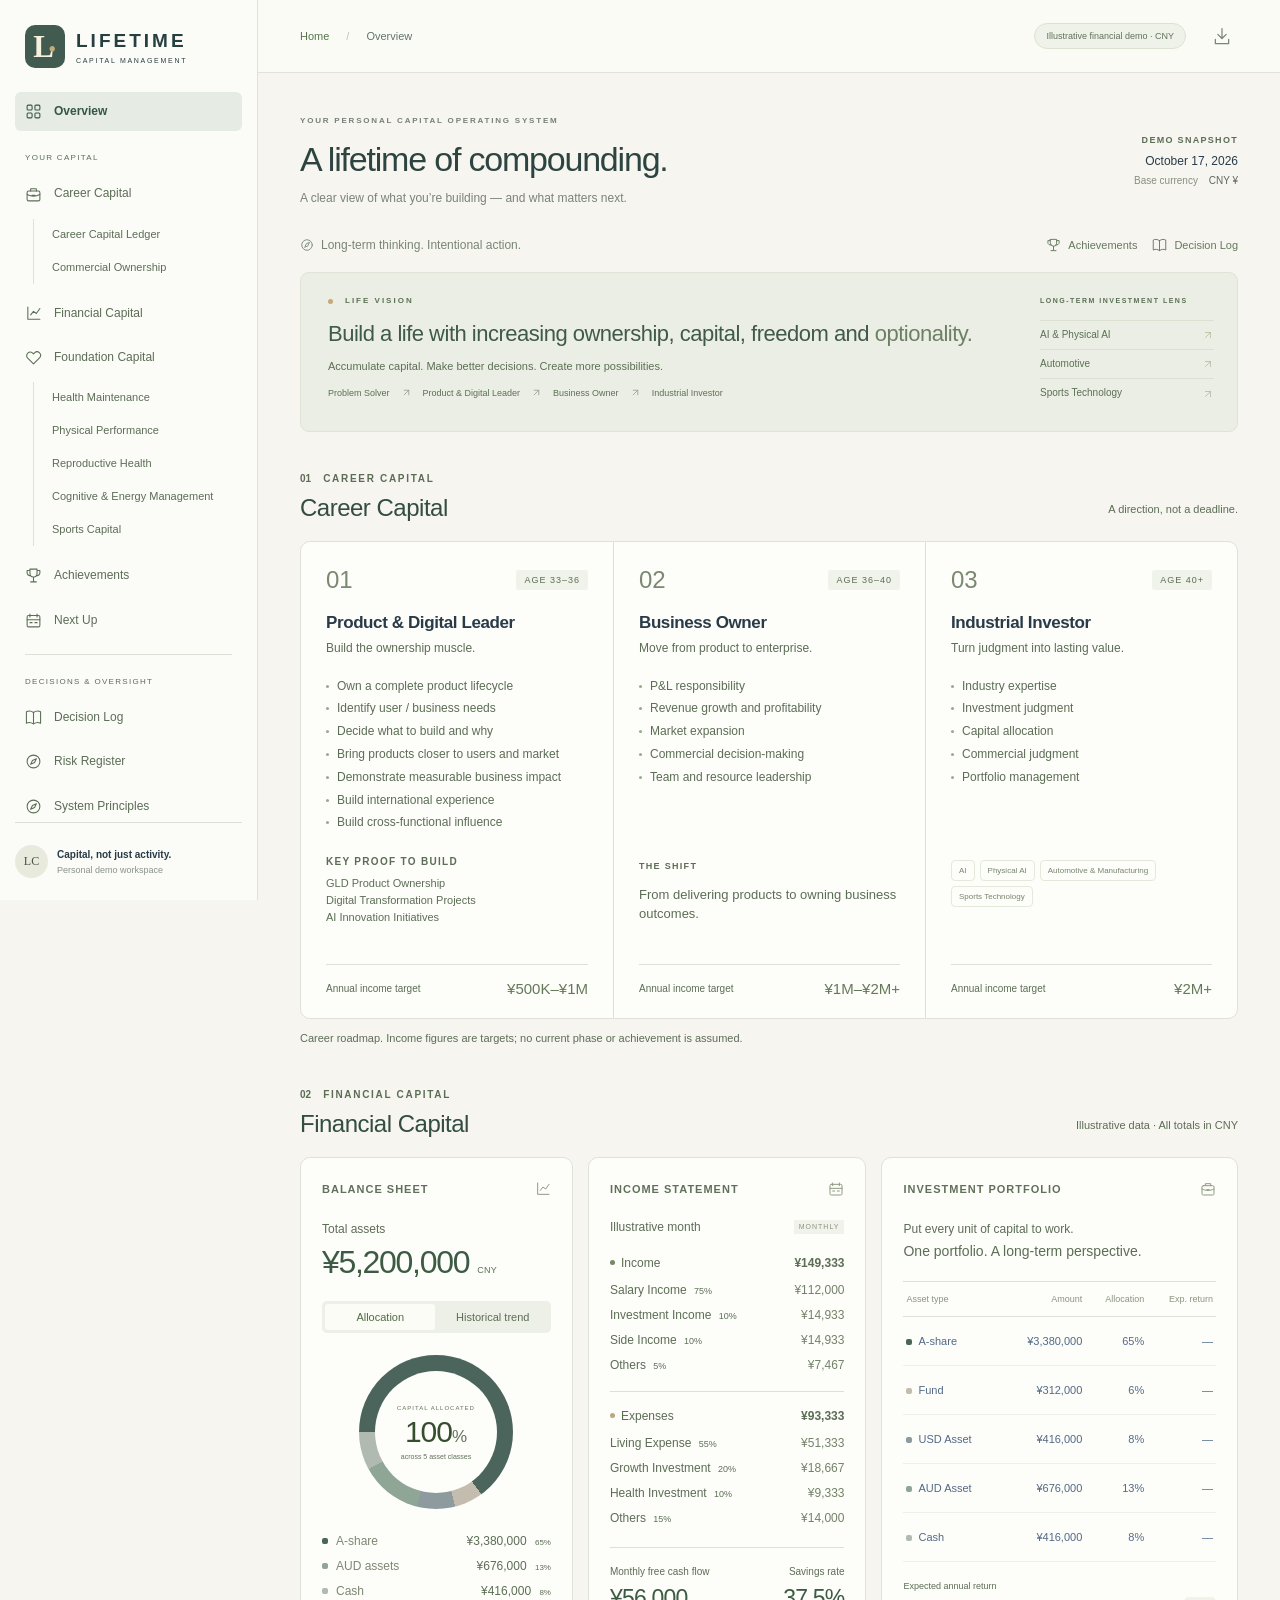
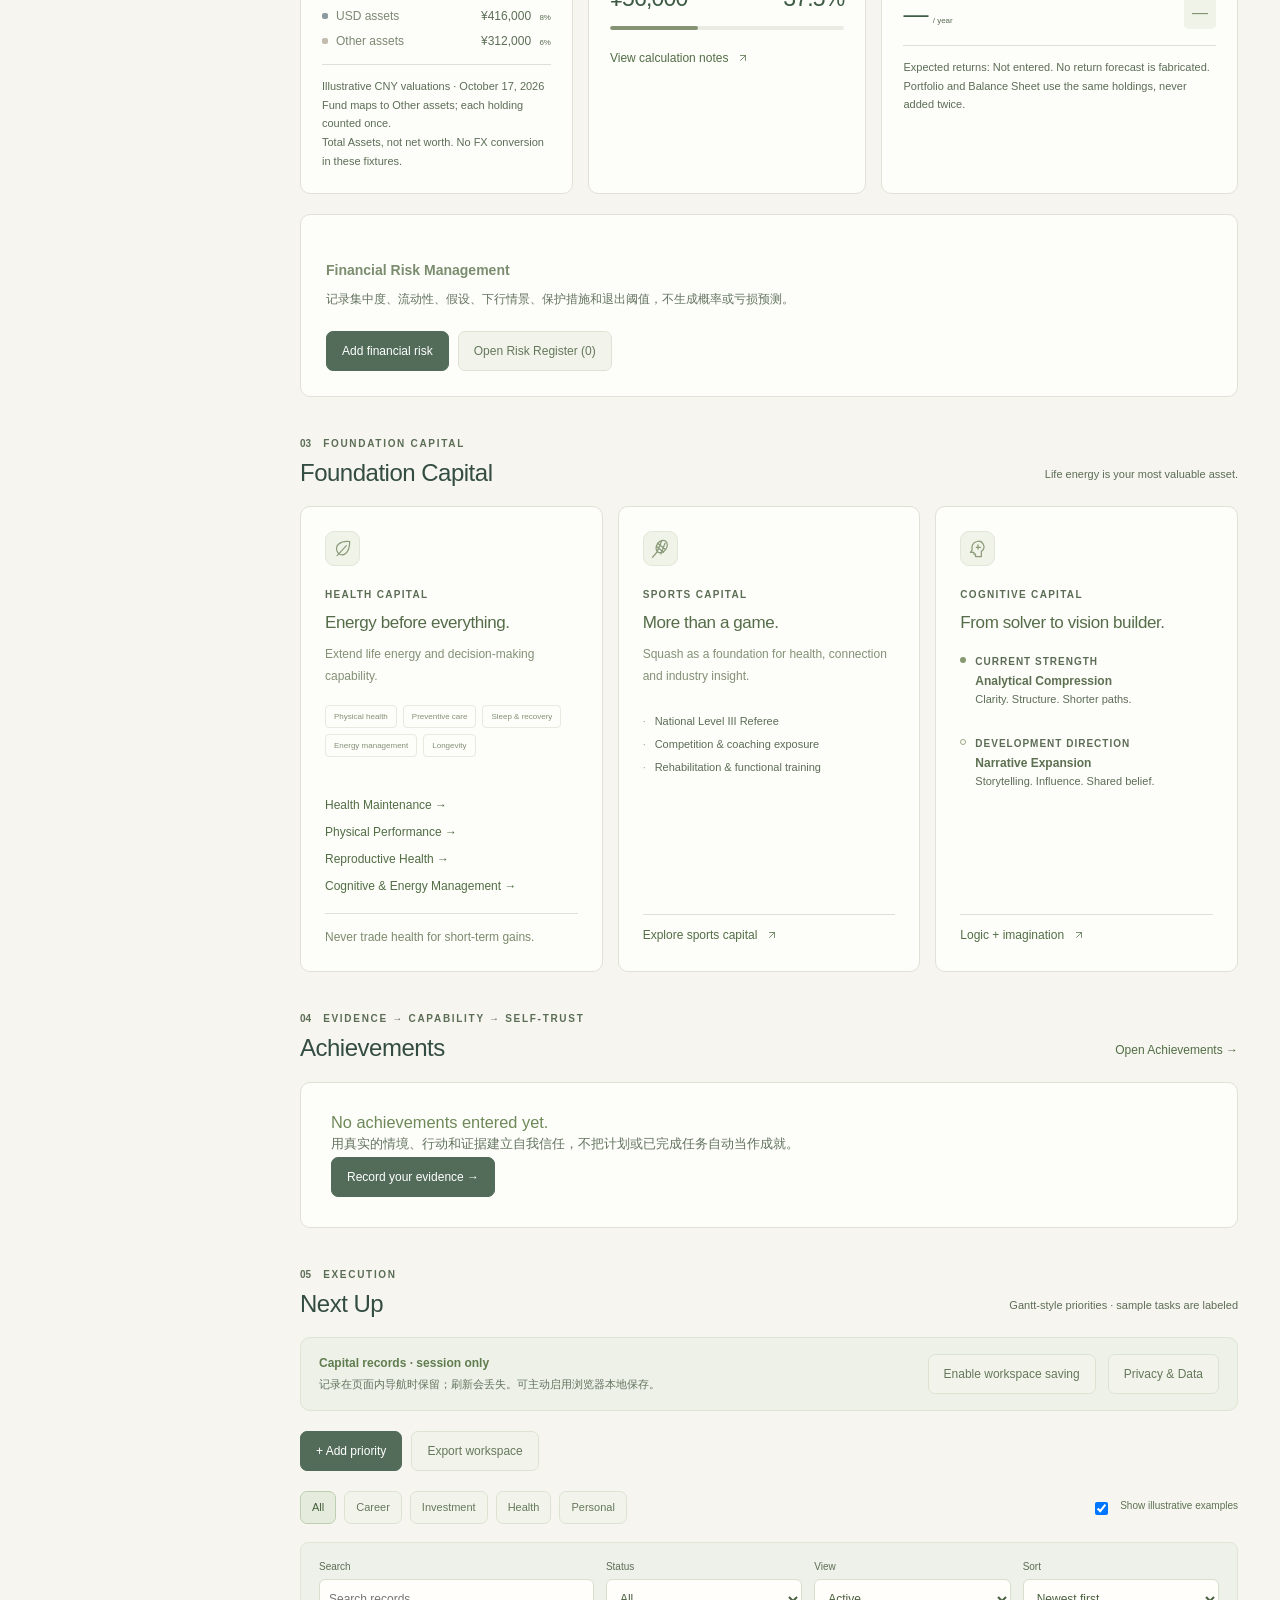
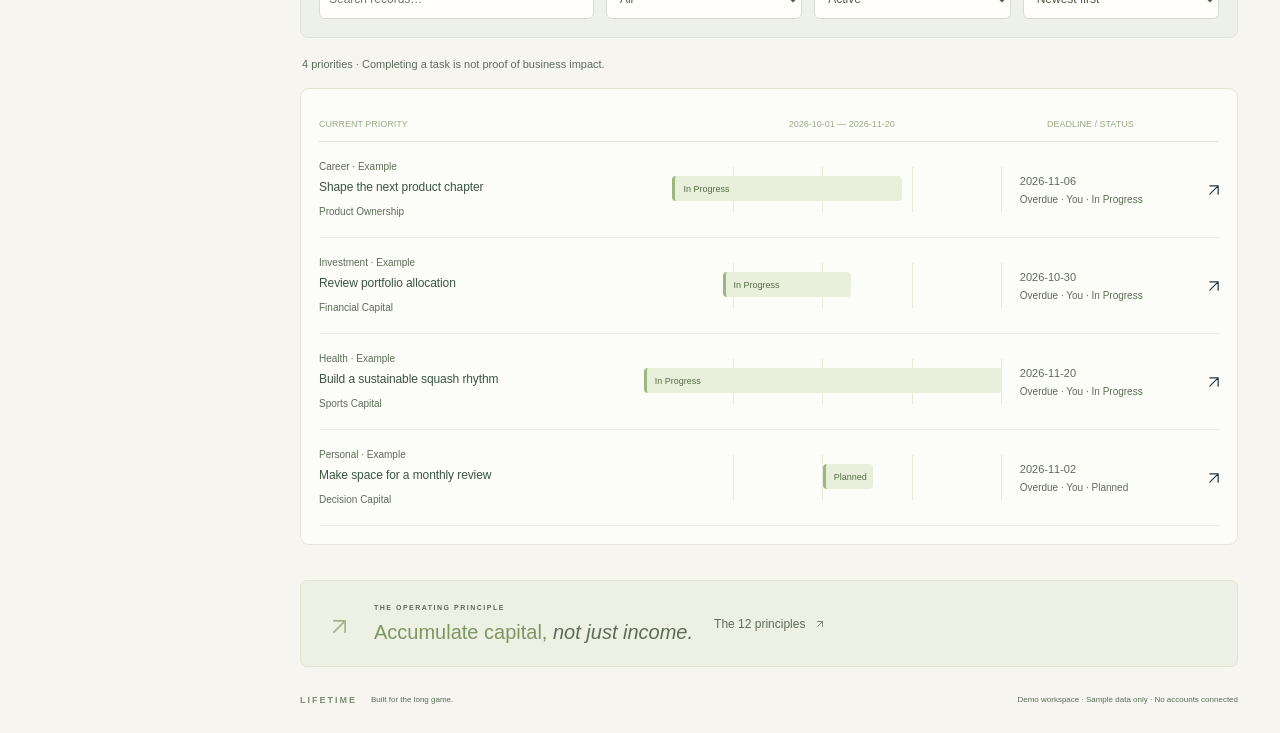
==== commit 7a9cedcd: "Improve Nordic supporting-text contrast" ====
--- a/index.html
+++ b/index.html
@@ -7,8 +7,8 @@
     <meta name="description" content="A personal capital operating system. Build ownership, capital, freedom and optionality." />
     <title>Lifetime — Capital Management</title>
     <link rel="icon" href="data:image/svg+xml,%3Csvg xmlns='http://www.w3.org/2000/svg' viewBox='0 0 40 40'%3E%3Crect width='40' height='40' rx='10' fill='%23173e35'/%3E%3Cpath d='M12 10v20h17v-4H16V10z' fill='%23e9ddba'/%3E%3C/svg%3E" />
-    <script type="module" crossorigin src="./assets/index-BbeuQMSN.js"></script>
-    <link rel="stylesheet" crossorigin href="./assets/index-DemhmqDi.css">
+    <script type="module" crossorigin src="./assets/index-C9m88KE5.js"></script>
+    <link rel="stylesheet" crossorigin href="./assets/index-CD8iBxcZ.css">
   </head>
   <body>
     <div id="app"></div>
--- a/assets/index-CD8iBxcZ.css
+++ b/assets/index-CD8iBxcZ.css
@@ -0,0 +1 @@
+:root{font-family:Inter,-apple-system,BlinkMacSystemFont,Segoe UI,sans-serif;color:#273730;background:#f6f7f3;font-synthesis:none;font-weight:400;--green:#234f43;--muted:#7a827c;--line:#e5e8e1;--gold:#c3aa76;--sidebar:242px}*{box-sizing:border-box}html{scroll-behavior:smooth;scroll-padding-top:95px}body{margin:0}button,a{-webkit-tap-highlight-color:transparent}button{font:inherit;cursor:pointer}button:focus-visible,a:focus-visible{outline:3px solid #b69a62;outline-offset:4px}a{color:inherit;text-decoration:none}button{color:inherit}svg{flex-shrink:0}button{border:0;background:none}h1,h2,h3,p{margin:0}button:hover{filter:brightness(.95)}.icon{vertical-align:middle}.muted{color:var(--muted)}.tiny-label{font-size:9px;font-weight:650;letter-spacing:1.3px;color:var(--muted);display:block;line-height:1.5}.eyebrow{font-size:10px;font-weight:650;letter-spacing:1.7px;display:flex;align-items:center;gap:12px;color:var(--muted);line-height:1.5}.eyebrow>span:not(.gold-dot){font-size:10px;letter-spacing:0;color:#9ba59a}.sidebar{position:fixed;inset:0 auto 0 0;width:var(--sidebar);background:#fdfdfa;border-right:1px solid var(--line);padding:34px 20px 0;display:flex;flex-direction:column;z-index:30}.brand{display:flex;align-items:center;gap:11px;padding:0 10px;margin-bottom:49px;font-size:19px;font-weight:600;letter-spacing:3px}.brand small{display:block;font-size:7px;font-weight:500;letter-spacing:1.7px;margin-top:5px}.brand-mark{font-family:Georgia,serif;font-size:31px;letter-spacing:-5px;background:#234f43;color:#f5f1dc;border-radius:10px;width:40px;height:43px;display:flex;align-items:center;justify-content:center;padding-right:6px}.brand-mark span{font-size:20px;align-self:end;margin-bottom:7px;color:var(--gold)}.workspace-label{font-size:8px;letter-spacing:1.4px;color:#90978e;padding:0 12px;margin-bottom:15px}.nav-link{display:flex;align-items:center;gap:12px;padding:13px;margin-bottom:5px;font-size:12px;color:#747c75;width:100%;text-align:left;border-radius:6px}.nav-link .icon{width:17px;height:17px}.nav-link:hover{background:#f0f2ec}.nav-link.active{background:#eaf0e7;color:#234f43;font-weight:600}.nav-indicator{margin-left:auto}.active .nav-indicator{width:5px;height:5px;border-radius:50%;background:var(--green)}.sidebar-rule{height:1px;background:var(--line);margin:26px 12px}.sidebar-bottom{margin-top:auto}.sidebar-quote{font-family:Georgia,serif;font-style:italic;font-size:17px;line-height:1.6;color:#7b887c;padding:35px 15px}.profile{border-top:1px solid var(--line);display:flex;align-items:center;gap:9px;padding:22px 0}.avatar{background:#e8eade;width:33px;height:33px;display:grid;place-items:center;font-family:Georgia,serif;font-size:12px;color:#465443;border-radius:50%}.profile strong{display:block;font-size:10px;font-weight:600}.profile small{font-size:9px;color:#8b928a;display:block;margin-top:5px}.profile-dot{width:5px;height:5px;border-radius:50%;background:#63886a;margin-left:auto}.shell{margin-left:var(--sidebar)}.topbar{height:73px;border-bottom:1px solid var(--line);padding:0 42px;display:flex;align-items:center;justify-content:space-between;background:#fcfcf9eb;position:sticky;top:0;z-index:20;-webkit-backdrop-filter:blur(15px);backdrop-filter:blur(15px)}.breadcrumb{font-size:11px;display:flex;align-items:center;gap:17px;color:#90968d}.breadcrumb strong{color:#465248;font-weight:500}.slash{color:#bdc3b8}.top-actions{display:flex;align-items:center;gap:20px}.demo-badge{border:1px solid #dce4d5;background:#f0f4eb;border-radius:20px;padding:7px 11px;font-size:9px;display:flex;align-items:center;gap:7px;color:#5f775b}.demo-badge i,.timeline-footer i{width:5px;height:5px;border-radius:50%;background:#71916c;display:inline-block}.icon-button{width:32px;height:32px;display:grid;place-items:center;border-radius:5px;color:#7a8479}.icon-button:hover{background:#eaf0e7}main{max-width:1690px;margin:auto;padding:42px 42px 0}.page-intro{display:flex;align-items:center;justify-content:space-between;gap:20px;margin-bottom:30px}.page-intro .eyebrow{font-size:8px;letter-spacing:1.8px;margin-bottom:13px}h1{font-family:Georgia,Times New Roman,serif;font-weight:400;font-size:38px;letter-spacing:-1.3px;line-height:1.15}.page-intro p{font-size:12px;color:#858b80;margin-top:12px}.review-date{text-align:right;display:flex;flex-direction:column;gap:7px}.review-date strong{font-size:12px;font-weight:500}.review-date>span:last-child{font-size:10px;color:#87907f}.review-date b{color:#5d6958;font-weight:500;margin-left:8px}.workspace-tools{display:flex;align-items:center;justify-content:space-between;font-size:10px;margin-bottom:17px;gap:12px}.workspace-tools>span{display:flex;align-items:center;gap:7px;color:#798675}.workspace-tools>span .icon{width:14px;height:14px}.workspace-tools>div{display:flex;gap:15px}.workspace-tools button{display:flex;align-items:center;gap:6px;font-size:9px;padding:5px 0;color:#6d7869}.workspace-tools button .icon{width:13px;height:13px}.soon{font-size:7px;color:#8b9382;border:1px solid #e0e4d8;border-radius:3px;padding:2px 4px}.vision-card{background:#173e35;border-radius:10px;min-height:343px;display:grid;grid-template-columns:1fr 270px;color:#eaf0e6;overflow:hidden;position:relative;box-shadow:0 8px 20px #173e3509}.vision-content{padding:35px 37px;z-index:1}.vision-card .eyebrow{color:#b6c8b4;font-size:9px;letter-spacing:2px}.gold-dot{width:5px;height:5px;border-radius:50%;background:var(--gold)}.vision-card h2{font-family:Georgia,Times New Roman,serif;font-weight:400;font-size:35px;line-height:1.24;letter-spacing:-.6px;margin:20px 0 16px}.vision-card h2 em{color:#d5c18d;font-weight:400}.vision-card p{font-size:10px;color:#a3b8a8}.vision-path{display:flex;gap:11px;align-items:center;font-size:9px;color:#c5d1c1;margin-top:32px;flex-wrap:wrap}.vision-path b{font-weight:400;color:#b3a776}.vision-side{position:relative;display:flex;flex-direction:column;justify-content:end;padding:30px 30px 30px 13px}.orbital{width:240px;height:240px;position:absolute;right:8px;top:-13px;display:grid;place-items:center}.orbit{position:absolute;border:1px solid #b8c7a325;border-radius:50%;width:200px;height:200px}.o2{width:147px;height:147px}.o3{width:94px;height:94px}.orbit-center{font-family:Georgia,serif;font-size:38px;color:#d5c18d9c;transform:rotate(-10deg)}.orbital:before,.orbital:after{content:"";position:absolute;background:#b8c7a312;width:1px;height:240px;transform:rotate(35deg)}.orbital:after{transform:rotate(-55deg)}.orbital i{position:absolute;width:8px;height:8px;border-radius:50%;background:#cfb882;left:38px;top:47px;box-shadow:0 0 25px #dbc68155}.investment-focus{z-index:1;background:linear-gradient(0deg,#173e35 75%,#173e3500);padding-top:18px}.investment-focus .tiny-label{color:#93aa94;font-size:7px;letter-spacing:1.5px;margin-bottom:13px}.investment-focus>div{font-size:11px;padding:8px 0;border-top:1px solid #ffffff14;display:flex;justify-content:space-between;color:#d0dacb}.investment-focus>div span{color:#aeb896}section:not(.vision-card){margin-top:39px}.section-heading{display:flex;align-items:end;justify-content:space-between;gap:16px;margin-bottom:19px}.section-heading h2{font-family:Georgia,serif;font-size:25px;font-weight:400;letter-spacing:-.4px;margin-top:8px}.section-note{font-size:9px;color:#92988b;padding-bottom:3px;text-align:right}.career-grid{display:grid;grid-template-columns:repeat(3,minmax(0,1fr));border:1px solid var(--line);border-radius:9px;background:#fdfdfa;overflow:hidden}.career-card{padding:24px 25px 21px;display:flex;flex-direction:column;position:relative}.career-card+.career-card{border-left:1px solid var(--line)}.phase-top{display:flex;justify-content:space-between;align-items:center;margin-bottom:19px}.phase-number{font-family:Georgia,serif;font-size:24px;color:#a3b19a;font-style:italic}.age{font-size:9px;letter-spacing:1px;color:#89927e;background:#f1f3eb;padding:5px 8px;border-radius:3px}.career-card h3{font-size:16px;font-weight:550;letter-spacing:-.4px}.career-card>.muted{font-size:10px;margin-top:8px}.goal-list{list-style:none;padding:0;margin:20px 0;font-size:10px;line-height:2.1;color:#6a7667}.goal-list li{display:flex;gap:8px;align-items:baseline}.goal-list li:before{content:"";height:3px;width:3px;background:#9ba990;display:inline-block;flex-shrink:0;border-radius:50%;transform:translateY(-2px)}.proof,.phase-context{margin-top:auto;min-height:93px}.proof .tiny-label{font-size:8px;margin-bottom:8px}.proof>span:not(.tiny-label){display:block;font-size:9px;color:#6b7b63;margin-top:5px}.phase-context{display:flex;align-content:start;gap:5px;flex-wrap:wrap;padding-top:6px}.phase-context p{font-family:Georgia,serif;font-size:14px;line-height:1.5;color:#7c8972;margin-top:6px}.tag{font-size:8px;padding:5px 7px;border:1px solid #e5e9dc;border-radius:4px;color:#79846f;height:fit-content}.income-target{border-top:1px solid var(--line);padding-top:15px;margin-top:17px;display:flex;align-items:center;justify-content:space-between;gap:8px}.income-target>span{font-size:8px;color:#8b927f}.income-target strong{font-size:15px;font-weight:500;color:#53644b}.section-footnote{font-size:9px;color:#919889;margin-top:10px}.finance-grid{display:grid;grid-template-columns:.98fr 1fr 1.28fr;gap:15px}.card{background:#fdfdfa;border:1px solid var(--line);border-radius:9px;overflow:hidden}.balance-card,.income-card,.portfolio-card{padding:23px 21px;min-width:0}.card-heading{display:flex;align-items:center;justify-content:space-between;margin-bottom:23px;gap:8px}.card-heading h3{font-size:9px;letter-spacing:1px;font-weight:600;color:#52644e}.card-heading .icon{color:#98a38c;width:16px;height:16px}.metric-label{font-size:10px;color:#87917c}.large-number{font-size:31px;font-weight:450;letter-spacing:-1.3px;margin:8px 0 20px;white-space:nowrap}.large-number>span{font-size:9px;letter-spacing:.3px;color:#87917c;margin-left:8px}.segmented{display:flex;background:#f0f2eb;border-radius:5px;padding:3px;margin-bottom:18px;gap:2px}.segmented button{font-size:9px;flex:1;padding:7px 2px;border-radius:3px;color:#8a9280;white-space:nowrap}.segmented button.selected{background:#fff;color:#46613e;box-shadow:0 1px 3px #2333230c}.donut-wrap{display:flex;justify-content:center;padding:4px 0 14px}.donut{width:154px;height:154px;border-radius:50%;display:grid;place-items:center;transform:rotate(-90deg)}.donut>div{width:122px;height:122px;border-radius:50%;background:#fdfdfa;display:flex;align-items:center;justify-content:center;flex-direction:column;transform:rotate(90deg)}.donut span{font-size:6px;letter-spacing:1px;color:#929a85}.donut strong{font-size:30px;letter-spacing:-1px;font-weight:400;margin:4px 0;color:#354e2d}.donut strong span{font-size:17px;letter-spacing:0}.donut small{font-size:7px;color:#9a9f8f}.asset-legend>div{display:flex;justify-content:space-between;font-size:9px;margin:11px 0}.asset-legend>div>span{display:flex;align-items:center;gap:8px;color:#7d8873}.asset-legend i,tbody th i{display:inline-block;width:6px;height:6px;border-radius:2px;flex-shrink:0}.asset-legend strong{font-weight:500;font-size:9px;color:#596b4f}.micro-note{font-size:8px;line-height:1.8;color:#8e9783;border-top:1px solid var(--line);padding-top:12px;margin-top:16px}.period-label{display:flex;justify-content:space-between;font-size:10px;color:#64755a;margin-bottom:22px}.period-label span{font-size:7px;letter-spacing:1px;background:#f0f2eb;padding:3px 5px;color:#89957c}.cashflow-section+.cashflow-section{margin-top:19px;padding-top:17px;border-top:1px solid var(--line)}.line-total{display:flex;justify-content:space-between;font-size:11px;margin-bottom:13px;gap:8px}.line-total>span{display:flex;align-items:center;gap:6px}.line-total strong{font-weight:550}.flow-dot{width:5px;height:5px;border-radius:50%;background:#738967}.flow-dot.expense-dot{background:#bda77c}.finance-line{display:flex;justify-content:space-between;gap:8px;font-size:9px;color:#8a9480;margin-top:11px}.finance-line>span:last-child{color:#728268;font-variant-numeric:tabular-nums}.cashflow-result{display:flex;justify-content:space-between;gap:7px;border-top:1px solid var(--line);margin-top:22px;padding-top:18px}.cashflow-result>div{display:flex;flex-direction:column;gap:8px}.cashflow-result>div:last-child{text-align:right}.cashflow-result span{font-size:8px;color:#87927b}.cashflow-result strong{font-size:23px;color:#44603b;font-weight:450;letter-spacing:-.8px}.savings-track{height:4px;background:#eaece3;margin:14px 0 16px;border-radius:3px;overflow:hidden}.savings-track span{display:block;height:100%;background:#839373;border-radius:3px}.text-button{display:flex;align-items:center;gap:9px;font-size:9px;color:#6e815f;padding:5px 0}.text-button .icon{width:12px;height:12px}.portfolio-intro p{font-family:Georgia,serif;font-size:14px;margin-top:7px;color:#6d7c5f;margin-bottom:22px}.table-scroll{overflow-x:auto}table{border-collapse:collapse;width:100%;white-space:nowrap;font-size:9px}thead{border-block:1px solid var(--line);color:#8a957f;font-size:7px}th{text-align:left;font-weight:500}thead th{padding:12px 3px}thead th:not(:first-child){text-align:right}tbody tr{border-bottom:1px solid #eef0e8}tbody th{padding:18px 3px;color:#69795d}tbody th i{margin-right:6px}td{text-align:right;padding:18px 3px;font-size:8px;color:#708065;font-variant-numeric:tabular-nums}.return-summary{display:flex;align-items:end;justify-content:space-between;padding-top:19px;gap:10px}.return-summary>div>span{font-size:9px;color:#89967c;display:block;margin-bottom:9px}.return-summary strong{font-size:25px;font-weight:400;letter-spacing:-.8px;color:#45603c}.return-summary small{font-size:8px;font-weight:400;letter-spacing:0;color:#8d987e;margin-left:5px}.return-rate{font-size:16px;color:#728562;background:#eff3e9;border-radius:5px;padding:7px 8px}.trend-view{min-height:294px;padding-top:10px}.trend-view svg{width:100%;margin-top:20px}.trend-months{display:flex;justify-content:space-between;font-size:8px;color:#8a977c}.history-data{display:grid;grid-template-columns:repeat(3,1fr);gap:12px 8px;margin-top:25px}.history-data>span{font-size:8px;color:#8a977c}.history-data strong{display:block;font-size:10px;color:#526c45;font-weight:500;margin-top:5px}.foundation-grid{display:grid;grid-template-columns:repeat(3,minmax(0,1fr));gap:15px}.foundation-card{padding:24px;display:flex;flex-direction:column}.foundation-icon{color:#768969;background:#f0f3e9;border:1px solid #e5eadc;width:35px;height:35px;border-radius:9px;display:grid;place-items:center;margin-bottom:21px}.foundation-card>.tiny-label{font-size:8px;margin-bottom:9px}.foundation-card h3{font-size:15px;font-weight:500;letter-spacing:-.4px;line-height:1.4}.foundation-card>p{font-size:10px;line-height:1.8;color:#89917e;margin-top:9px}.pill-list{display:flex;flex-wrap:wrap;gap:6px;margin:18px 0 21px}.pill-list span{font-size:8px;color:#849177;border:1px solid #e6eadf;border-radius:4px;padding:6px 8px}.foundation-bottom{font-family:Georgia,serif;font-style:italic;font-size:12px;line-height:1.6;color:#7c8a6d;border-top:1px solid var(--line);padding-top:14px;margin-top:auto}.sport-proof{margin:17px 0}.sport-proof>span{display:block;font-size:9px;color:#86937b;margin:11px 0;padding-left:12px;position:relative}.sport-proof>span:before{content:"·";position:absolute;left:0;color:#9ca98d}.foundation-card>.text-button{margin-top:auto;padding-top:13px;border-top:1px solid var(--line)}.cognitive-row{display:flex;gap:9px;margin-top:19px}.cognitive-dot{width:6px;height:6px;border-radius:50%;background:#869971;flex-shrink:0;margin-top:3px}.cognitive-dot.outline{background:none;border:1px solid #9ca784}.cognitive-row .tiny-label{font-size:6px;letter-spacing:1px}.cognitive-row strong{font-size:10px;font-weight:550;margin-top:5px;display:block;color:#5d7051}.cognitive-row p{font-size:9px;color:#909b83;margin-top:5px;margin-bottom:12px}.timeline-card{padding:0 24px}.timeline-toolbar{display:flex;align-items:center;justify-content:space-between;padding:20px 0;gap:12px}.timeline-label{font-size:11px;color:#53664a;font-weight:500}.timeline-label>span{font-size:8px;color:#9aa38d;font-weight:400;margin-left:9px}.filters{display:flex;gap:4px;flex-wrap:wrap}.filters button{font-size:8px;color:#8d9880;padding:6px 9px;border-radius:4px}.filters button.selected{background:#eaf0e3;color:#5c7451}.timeline-head{display:grid;grid-template-columns:1.2fr 1.4fr .65fr 20px;gap:20px;border-block:1px solid var(--line);padding:13px 0;font-size:7px;letter-spacing:.7px;color:#9aa28e}.timeline-head>div{display:flex;justify-content:space-between;font-size:6px;letter-spacing:.3px}.priority-row{display:grid;grid-template-columns:1.2fr 1.4fr .65fr 20px;gap:20px;width:100%;text-align:left;align-items:center;padding:19px 0;border-bottom:1px solid #ecefe5}.priority-row:hover{background:#f5f7ef;filter:none}.priority-name>strong{display:block;font-size:11px;font-weight:500;line-height:1.5;letter-spacing:-.1px;margin:6px 0;color:#4d6343}.priority-name>small{font-size:8px;color:#96a087}.priority-category{display:flex;align-items:center;gap:5px;font-size:7px;color:#7a8c6b}.priority-category i{width:4px;height:4px;background:#73916e;border-radius:50%}.priority-category.investment i{background:#b6a074}.priority-category.health i{background:#89a7a0}.priority-category.personal i{background:#aaa0b4}.schedule-track{display:block;position:relative;background:repeating-linear-gradient(90deg,transparent,transparent calc(25% - 1px),#ecefe5 calc(25% - 1px),#ecefe5 25%);height:45px}.schedule-bar{display:flex;align-items:center;position:absolute;top:9px;height:25px;border-radius:4px;background:#e3eadd;border-left:3px solid #829a73;color:#6e815f;font-size:7px;padding-left:8px;white-space:nowrap;overflow:hidden}.schedule-bar.investment{background:#eee9dc;border-color:#bcaa7f;color:#9a8b66}.schedule-bar.health{background:#e2ebe7;border-color:#8fa69e;color:#7a9188}.schedule-bar.personal{background:#ebe6ee;border-color:#b3a4bc;color:#918399}.deadline strong{display:block;font-size:11px;color:#6e7e60;font-weight:500}.deadline small{display:block;font-size:7px;color:#99a18e;margin-top:7px}.row-arrow .icon{width:14px;height:14px;color:#a3ad96}.timeline-footer{display:flex;align-items:center;justify-content:space-between;padding:15px 0;font-size:8px;color:#99a38c;gap:15px}.timeline-footer>span{display:flex;gap:7px;align-items:center}.timeline-footer .icon{width:12px;height:12px}.mobile-dates{display:none}.principle-strip{display:flex;align-items:center;gap:21px;border:1px solid #e2e7d9;background:#eef2e7;border-radius:7px;padding:22px 25px;margin-top:35px}.principle-symbol{font-size:28px;font-family:Georgia,serif;color:#a7b18e}.principle-strip .tiny-label{font-size:7px;letter-spacing:1.5px;color:#8b977a}.principle-strip p{font-family:Georgia,serif;font-size:20px;font-weight:400;margin-top:7px;color:#627553}.principle-strip p em{font-weight:400;color:#93a17e}.principle-strip button{margin-left:auto;white-space:nowrap}footer{display:flex;align-items:center;justify-content:space-between;gap:15px;padding:28px 0;font-size:8px;color:#a1a894}footer>div{display:flex;align-items:center;gap:14px}.footer-brand{font-size:9px;letter-spacing:2px;color:#819074;font-weight:600}.mobile-menu{display:none}.skip-link{position:fixed;top:-100px;left:20px;z-index:100;background:var(--green);color:#fff;padding:12px}.skip-link:focus{top:10px}.sr-only{position:absolute;width:1px;height:1px;margin:-1px;padding:0;clip:rect(0,0,0,0);overflow:hidden}dialog{border:1px solid #dce3d6;border-radius:14px;max-width:600px;width:calc(100% - 32px);max-height:85vh;padding:28px;background:#fdfdfa;color:#43523e;box-shadow:0 25px 100px #10261b33}dialog::backdrop{background:#10261b70;-webkit-backdrop-filter:blur(4px);backdrop-filter:blur(4px)}.dialog-header{display:flex;justify-content:space-between;align-items:center;margin-bottom:20px}.dialog-header>.tiny-label{font-size:8px}dialog h2{font-family:Georgia,serif;font-size:30px;line-height:1.2;font-weight:400;margin-bottom:18px}dialog p{font-size:12px;line-height:1.9;color:#7e8972;margin-top:16px}dialog .dialog-lead{font-size:16px;line-height:1.6;color:#5a7150}dialog h3{font-size:12px;margin-top:25px}dialog .dialog-badge{display:inline-block;font-size:8px;letter-spacing:1px;background:#ecf0e6;color:#819271;padding:7px 9px;border-radius:4px}.principles-list{padding-left:26px;font-size:13px;line-height:1.8}.principles-list li{padding:10px 0 10px 6px;border-bottom:1px solid var(--line)}.principles-list li::marker{color:#a6b297}.detail-list{font-size:12px;line-height:2;color:#7b8d6d;padding-left:20px}.detail-grid{display:grid;grid-template-columns:1fr 1fr;gap:20px;margin:25px 0}.detail-grid dt{font-size:9px;color:#97a08c}.detail-grid dd{font-size:13px;margin:7px 0 0}.calculation-list dt{font-size:12px;font-weight:600;margin-top:20px}.calculation-list dd{margin:8px 0 0;font-size:12px;line-height:1.8;color:#86927b}.toast{position:fixed;bottom:25px;left:50%;transform:translate(-50%);background:#234f43;color:#fff;border-radius:8px;padding:15px 22px;z-index:100;font-size:12px;box-shadow:0 8px 30px #234f4330}@media(min-width:1600px){main{padding-inline:64px}.topbar{padding-inline:64px}.vision-card{min-height:360px}.vision-card h2{font-size:40px}.vision-content{padding:40px}.finance-grid{gap:20px}.balance-card,.income-card,.portfolio-card{padding:27px}}@media(max-width:1250px){:root{--sidebar:210px}main{padding:32px 26px 0}.topbar{padding-inline:26px}.sidebar{padding-inline:13px}.brand{font-size:17px;gap:8px}.brand small{font-size:6px}.workspace-label{font-size:7px}.finance-grid{grid-template-columns:1fr 1fr}.portfolio-card{grid-column:1/-1}.portfolio-card table,.portfolio-card td{font-size:11px}.portfolio-card thead{font-size:9px}.portfolio-card .return-summary{justify-content:start;gap:35px}.career-card{padding:21px 18px}.career-card h3{font-size:14px}.income-target{flex-direction:column;align-items:start}.foundation-card{padding:20px}.vision-card{grid-template-columns:1fr 210px}.vision-content{padding:30px}.vision-card h2{font-size:31px}.vision-path{font-size:8px;gap:8px}.vision-side{padding-right:22px}.orbital{right:-30px}.vision-card p{font-size:9px}.section-note{max-width:220px}.timeline-head,.priority-row{grid-template-columns:1.2fr 1.2fr .55fr 13px;gap:13px}.timeline-card{padding-inline:18px}.priority-name>strong{font-size:10px}.timeline-footer>span:last-child{display:none}.foundation-card h3{font-size:14px}.workspace-tools>span{font-size:9px}.workspace-tools>div{gap:10px}.workspace-tools button{font-size:8px}.workspace-tools .soon{display:none}}@media(max-width:960px){:root{--sidebar:76px}.sidebar{padding-inline:12px}.brand{padding:0;justify-content:center;margin-bottom:40px}.brand>span:last-child,.sidebar .workspace-label,.nav-link>span,.sidebar-quote,.profile>div,.profile-dot{display:none}.nav-link{justify-content:center;padding:13px 8px}.nav-link .icon{width:19px;height:19px}.sidebar-rule{margin-inline:3px}.profile{justify-content:center}.sidebar nav{margin-top:12px}.sidebar .nav-indicator{display:none}.vision-card{grid-template-columns:1fr 220px}.page-intro h1{font-size:34px}.foundation-grid{gap:12px}.foundation-card{padding:18px}.timeline-toolbar{flex-wrap:wrap}.career-card .goal-list{font-size:9px}.proof>span:not(.tiny-label){font-size:8px}}@media(max-width:700px){:root{--sidebar:0px}.sidebar{width:245px;transform:translate(-100%);transition:transform .2s;box-shadow:10px 0 60px #14271a22;padding-inline:20px;top:60px}.sidebar.is-open{transform:translate(0)}.sidebar .brand>span:last-child,.sidebar .workspace-label,.sidebar .nav-link>span,.sidebar .sidebar-quote,.sidebar .profile>div{display:block}.sidebar .nav-link{justify-content:start}.sidebar .brand{justify-content:start;margin-bottom:30px}.sidebar .brand-mark{display:flex}.sidebar .brand>span:last-child{font-size:17px}.sidebar .profile{justify-content:start}.mobile-menu{display:grid}.topbar{height:60px;padding-inline:18px}.breadcrumb{gap:12px;font-size:10px}.top-actions{gap:10px}.demo-badge{font-size:8px;padding:6px 9px}main{padding:27px 18px 0}.page-intro{align-items:start;margin-bottom:22px}.page-intro .eyebrow{font-size:6px;letter-spacing:1.2px}.page-intro h1{font-size:30px;max-width:260px}.page-intro p{font-size:10px;line-height:1.7;max-width:240px}.review-date{display:none}.workspace-tools{align-items:start;gap:9px;flex-direction:column}.workspace-tools>div{gap:20px}.workspace-tools button{font-size:8px}.workspace-tools .soon{display:block}.workspace-tools>span{font-size:9px}.vision-card{display:block;min-height:0}.vision-content{padding:27px 24px 24px}.vision-card h2{font-size:30px;line-height:1.3;margin-top:20px}.vision-card p{line-height:1.8;font-size:9px;max-width:260px}.vision-path{font-size:8px;gap:8px;line-height:1.8;margin-top:24px}.vision-side{padding:0 24px 22px;display:block}.orbital{display:none}.investment-focus{padding:15px 0 0;border-top:1px solid #ffffff1f}.investment-focus .tiny-label{font-size:7px;margin-bottom:7px}.investment-focus>div{display:inline-flex;width:49%;font-size:9px;border:none;padding-right:10px;gap:10px}.section-heading{align-items:start;margin-bottom:16px}.section-heading .eyebrow{font-size:8px;letter-spacing:1.4px}.section-heading h2{font-size:24px;line-height:1.2}.section-note{font-size:8px;max-width:115px;line-height:1.8;margin-top:2px}section:not(.vision-card){margin-top:32px}.career-grid{grid-template-columns:1fr}.career-card{padding:24px}.career-card+.career-card{border-left:0;border-top:1px solid var(--line)}.phase-top{margin-bottom:14px}.career-card h3{font-size:18px}.career-card>.muted{font-size:11px}.career-card .goal-list{font-size:11px;line-height:2}.proof,.phase-context{min-height:0}.proof>span:not(.tiny-label){font-size:10px}.phase-context p{max-width:240px}.tag{font-size:9px}.income-target{flex-direction:row;align-items:center}.income-target>span{font-size:10px}.income-target strong{font-size:18px}.section-footnote{line-height:1.8}.finance-grid,.foundation-grid{grid-template-columns:1fr;gap:14px}.portfolio-card{grid-column:auto}.balance-card,.income-card,.portfolio-card{padding:25px}.card-heading h3{font-size:10px}.metric-label{font-size:11px}.large-number{font-size:38px}.segmented button{font-size:10px;padding:9px}.donut{width:180px;height:180px}.donut>div{width:143px;height:143px}.donut strong{font-size:34px}.donut span{font-size:7px}.donut small{font-size:8px}.asset-legend>div,.asset-legend strong{font-size:11px}.asset-legend>div{margin:15px 0}.micro-note{font-size:9px}.finance-line{font-size:11px;margin-top:13px}.period-label,.line-total{font-size:12px}.cashflow-result span{font-size:9px}.cashflow-result strong{font-size:29px}.text-button{font-size:10px}.portfolio-card thead{font-size:8px}.portfolio-card td,table tbody th{font-size:9px}.portfolio-card .return-summary{justify-content:space-between;gap:10px}.return-summary strong{font-size:28px}.foundation-card{padding:25px}.foundation-card h3{font-size:18px}.foundation-card>p{font-size:12px}.pill-list span{font-size:10px}.foundation-bottom{font-size:14px}.sport-proof>span{font-size:11px}.cognitive-row .tiny-label{font-size:8px}.cognitive-row strong{font-size:12px}.cognitive-row p{font-size:11px}.foundation-icon{width:40px;height:40px}.timeline-card{padding-inline:18px}.timeline-toolbar{gap:14px}.timeline-label{font-size:12px}.filters{gap:2px;width:100%;justify-content:space-between}.filters button{font-size:9px;padding:7px 8px}.timeline-head{display:none}.priority-row{grid-template-columns:1fr 20px;gap:12px;position:relative;padding:23px 0}.priority-name>strong{font-size:13px}.priority-name>small{font-size:9px}.priority-category{font-size:9px}.schedule{grid-row:2;grid-column:1/-1}.schedule-track{height:30px}.schedule-bar{height:22px;top:0;font-size:8px}.mobile-dates{display:block;font-size:9px;color:#909d82;margin-top:5px}.deadline{grid-row:3;grid-column:1/-1;display:flex;gap:12px;align-items:center}.deadline>strong{font-size:10px}.deadline small{margin:0;font-size:9px}.row-arrow{grid-row:1;grid-column:2}.timeline-footer{font-size:8px;line-height:1.8}.timeline-footer i{flex-shrink:0}.principle-strip{padding:20px;gap:13px;flex-wrap:wrap}.principle-strip p{font-size:19px;line-height:1.5}.principle-strip .tiny-label{font-size:6px}.principle-strip button{margin-left:34px}.principle-symbol{font-size:25px}footer{align-items:start;flex-direction:column;font-size:8px;line-height:1.8;padding:23px 0}dialog{padding:22px}dialog h2{font-size:26px}.history-data{margin-bottom:18px}.history-data strong{font-size:12px}}@media(prefers-reduced-motion:reduce){html{scroll-behavior:auto}*{transition:none!important}}.asset-legend strong small{font-size:8px;font-weight:400;color:#737f68;margin-left:5px}.metric-label,.finance-line,.career-card>.muted,.foundation-card>p,.cognitive-row p,.sport-proof>span{color:#6f7a66}.micro-note,.section-footnote,.section-note,.timeline-footer{color:#748069}.goal-list{color:#64725c}@media(max-width:700px){.asset-legend strong small{font-size:9px}}.vision-path .icon{width:11px;height:11px}.investment-focus .icon{width:12px;height:12px}.principle-symbol .icon{width:27px;height:27px}:root{--green:#305e9a;--line:#dfe7f1;--muted:#63748d;--sidebar:260px;color:#223851;background:#f3f6fb}body{font-size:14px}.sidebar{background:#fbfcff;padding:25px 15px 0}.brand{font-size:19px;margin-bottom:24px}.brand-mark{background:#263e64}.sidebar nav{overflow-y:auto;min-height:0;padding:2px 5px 12px;flex:1}.nav-link{font-size:12px;color:#52637b;padding:11px 10px}.nav-link.active{background:#e8effc;color:#224d8e}.nav-link:hover{background:#edf2fb}.nav-link span{line-height:1.45}.health-navigation{border-left:1px solid #d5e0f1;margin:0 0 10px 18px;padding-left:9px}.child-link{font-size:11px;padding:8px 9px;margin-bottom:1px}.sidebar-rule{margin:14px 10px}.future-label{display:flex;justify-content:space-between;padding:9px 11px;font-size:11px;color:#7d8ca1}.future-label small{font-size:9px;border:1px solid var(--line);padding:1px 5px;border-radius:4px}.profile{flex-shrink:0;margin-top:auto}.profile strong{font-size:10px}.profile small{font-size:9px}.topbar{background:#fbfcffeb}.demo-badge{background:#edf3ff;color:#42638c;border-color:#d8e4f7}.breadcrumb{max-width:75%;min-width:0}.breadcrumb strong{overflow-wrap:anywhere;font-size:11px}.page-heading{margin-bottom:25px}.page-heading h1{font-family:inherit;font-size:32px;letter-spacing:-1px;margin-top:12px;font-weight:550;line-height:1.25}.page-heading p{color:#5e728d;margin-top:12px;font-size:14px;line-height:1.8}.page-heading .chinese-caption{font-size:12px}.card,.career-grid{background:#fff;border-color:#e0e7f1;box-shadow:0 3px 14px #1c3e6b04;border-radius:12px}.vision-card{background:linear-gradient(120deg,#233f69,#355f87)}.vision-content{padding:30px}.vision-card h2{font-size:32px}.investment-focus{background:none}.workspace-tools{font-size:12px}.workspace-tools a{display:flex;align-items:center;gap:7px;font-size:11px;color:#425e82}.workspace-tools a .icon{width:15px}.eyebrow,.tiny-label{color:#62758d}.section-heading h2{font-family:inherit;font-size:24px;font-weight:500;letter-spacing:-.5px}.section-note,.section-footnote,.micro-note{color:#64758a;font-size:11px;line-height:1.7}.career-card h3{font-size:17px}.career-card>.muted,.goal-list{font-size:12px;color:#5c6e84}.goal-list{line-height:1.9}.proof>span:not(.tiny-label){font-size:11px;color:#5a6e87}.proof .tiny-label,.income-target>span{font-size:10px}.phase-context p{color:#60738c}.income-target strong{color:#325780}.phase-top .age{color:#536c89;background:#eff4fb}.card-heading h3{font-size:11px;color:#3c587d}.metric-label,.finance-line,.asset-legend>div,.asset-legend strong{font-size:12px;color:#5b6f89}.large-number{font-size:32px;color:#233f65}.segmented{background:#edf2fa}.segmented button{font-size:11px}.period-label,.line-total{font-size:12px;color:#526985}.cashflow-result span{font-size:10px}.text-button{font-size:12px;color:#3b6092}.return-summary strong,.cashflow-result strong{color:#315e91}thead{font-size:9px}table tbody th,td{font-size:11px;color:#526985}.foundation-card>p{font-size:12px;color:#64758c}.foundation-card h3{font-size:17px}.sport-proof>span{font-size:11px;color:#63758d}.foundation-icon{background:#eff3fc;border-color:#dde5f6;color:#5c7cb0}.health-links{display:grid;gap:9px;margin:18px 0;font-size:12px}.health-links a{color:#2e609e;line-height:1.5}.health-links a:hover{text-decoration:underline}.foundation-card .tiny-label{font-size:10px}.cognitive-row strong{font-size:12px}.cognitive-row p,.filters button{font-size:11px}.timeline-label{font-size:13px}.timeline-label>span{font-size:10px}.timeline-head{font-size:9px}.priority-name>strong{font-size:12px}.priority-category,.priority-name>small,.deadline small{font-size:10px}.schedule-bar{font-size:9px}.principle-strip{background:#edf2fb;border-color:#dde6f4}.principle-strip p{color:#47688e}.standalone-section{margin:0!important}.framework-grid{display:grid;grid-template-columns:repeat(2,minmax(0,1fr));gap:20px;margin-top:22px}.framework-panel{padding:25px;margin-top:0!important}.framework-panel h2{font-size:18px;font-weight:550;margin-bottom:15px}.framework-panel p,.framework-panel li{font-size:13px;line-height:1.9;color:#586d88}.framework-panel ul{padding-left:20px}.empty-state{padding:30px;margin:20px 0}.empty-state h2{font-size:22px;margin:15px 0;font-weight:500}.empty-state p{line-height:1.9;color:#62738b;font-size:13px}.record-badge{font-size:10px;letter-spacing:.8px;color:#556e99;background:#eef3fc;border-radius:4px;padding:6px 8px;display:inline-block}.scope-notice{font-size:12px;color:#5f728d;line-height:1.8;background:#eaf1fc;border:1px solid #dce7f8;padding:14px 17px;border-radius:8px;margin-bottom:20px}.primary-button,.secondary-button{display:inline-flex;align-items:center;justify-content:center;gap:6px;border-radius:7px;padding:10px 15px;font-size:12px;line-height:1.5;text-align:center}.primary-button{background:#305f9c;color:#fff}.secondary-button{background:#eef3fb;color:#3e5d88;border:1px solid #dae4f3}.framework-panel .primary-button{margin-top:15px}.principles-list.card{padding:24px 24px 24px 52px}.principles-list li{font-size:14px;line-height:1.7}.breadcrumb a{color:#5a7294}main:focus{outline:none}.skip-link{z-index:100}.mobile-menu{color:#49658b}@media(max-width:1250px){:root{--sidebar:245px}.finance-grid{grid-template-columns:1fr 1fr}.foundation-grid{grid-template-columns:1fr}.foundation-card{padding:25px}.foundation-card .cognitive-row{margin-top:15px}.sidebar .brand{font-size:17px}.goal-list{font-size:11px}.section-heading h2{font-size:22px}}@media(min-width:701px)and (max-width:960px){:root{--sidebar:220px}.sidebar .brand{justify-content:start;margin-bottom:20px}.sidebar .brand>span:last-child,.sidebar .nav-link>span,.sidebar .profile>div{display:block}.sidebar .nav-link{justify-content:start}.sidebar .nav-link .icon{width:16px;height:16px}.sidebar .child-link{font-size:10px}.sidebar .brand>span:last-child{font-size:14px}.sidebar .profile{justify-content:start}.career-grid{grid-template-columns:1fr}.career-card+.career-card{border-left:0;border-top:1px solid var(--line)}.finance-grid{grid-template-columns:1fr}.portfolio-card{grid-column:auto}.vision-card{grid-template-columns:1fr}.vision-side{display:none}.framework-grid{grid-template-columns:1fr}}@media(max-width:700px){:root{--sidebar:0px}.sidebar{width:min(300px,90vw);top:60px;padding:20px 12px 0}.sidebar .brand{margin-bottom:15px}.sidebar nav{margin-top:0}.sidebar .brand>span:last-child{font-size:18px}.sidebar .nav-link>span{display:block}.sidebar .child-link,.sidebar .nav-link,.future-label{font-size:12px}.topbar{padding-inline:12px;gap:8px}.top-actions{gap:3px}.demo-badge{font-size:8px;padding:6px}.breadcrumb{gap:7px}.breadcrumb strong{font-size:10px;line-height:1.5}.breadcrumb>a,.breadcrumb>.slash{display:none}.framework-grid{grid-template-columns:1fr;gap:15px}.page-heading h1{font-size:27px}.page-heading p{font-size:13px}.section-heading{flex-wrap:wrap}.section-note{max-width:100%;text-align:left}.goal-list{font-size:12px}.workspace-tools a{font-size:10px}.workspace-tools>div{gap:12px}.timeline-toolbar{gap:12px}.filters button{font-size:10px}.priority-name>strong{font-size:13px}.finance-grid,.foundation-grid{grid-template-columns:1fr}.page-intro h1{font-size:30px}.framework-panel{padding:21px}.card-heading h3{font-size:11px}}.page-actions{display:flex;flex-wrap:wrap;gap:9px;margin-top:20px}.privacy-banner{display:flex;align-items:center;flex-wrap:wrap;gap:12px;background:#edf4fc;border:1px solid #d5e4f7;border-radius:10px;padding:16px 18px;margin-bottom:18px}.privacy-banner>div{flex:1;min-width:230px}.privacy-banner strong{font-size:12px;color:#335b89}.privacy-banner p{font-size:11px;color:#526c8c;line-height:1.7;margin-top:5px}.storage-warning{background:#fff3e5;border-color:#ead5b4}.health-metrics{display:grid;grid-template-columns:repeat(4,minmax(0,1fr));gap:14px;margin:22px 0}.health-metrics .card{padding:20px;min-width:0}.health-metrics .card:nth-child(2){background:#f1f6ff}.health-metrics .card:nth-child(3){background:#f2f8f7}.health-metrics .card:nth-child(4){background:#f5f2fc}.health-metrics .card>span{font-size:12px;color:#4f6685;line-height:1.5;display:block}.health-metrics strong{font-size:25px;font-weight:500;letter-spacing:-.5px;display:block;margin:14px 0 10px;color:#2f4b72;overflow-wrap:anywhere}.health-metrics strong small{font-size:12px;letter-spacing:0;color:#627694}.health-metrics p{font-size:10px;color:#607593;line-height:1.6}.health-sections{display:grid;gap:20px}.health-panel{margin-top:20px!important;padding:25px;min-width:0;scroll-margin-top:95px}.health-sections>.health-panel{margin-top:0!important}.health-panel-heading{display:flex;justify-content:space-between;align-items:start;gap:15px;margin-bottom:20px}.health-panel-heading>div{min-width:0}.health-panel h2{font-size:19px;font-weight:550;line-height:1.4;margin:6px 0 10px;color:#2c466b}.health-panel h3{font-size:14px;margin:22px 0 10px;color:#3f5e84}.health-panel p{font-size:12px;line-height:1.9;color:#5c7290}.health-panel-heading>.primary-button{flex-shrink:0}.health-panel .tiny-label{font-size:9px}.empty-record{padding:22px;border:1px dashed #d7e2f2;border-radius:8px;background:#fafcff}.empty-record strong{font-size:13px;color:#526e93;font-weight:500}.empty-record p{font-size:12px;margin-top:8px}.health-record{border-top:1px solid var(--line);padding:18px 0 12px}.health-record summary{display:flex;align-items:center;justify-content:space-between;gap:12px;cursor:pointer}.health-record summary strong{display:block;font-size:14px;color:#35567f;overflow-wrap:anywhere}.health-record summary span span{display:block;font-size:11px;color:#687d99;margin-top:8px}.record-open{font-size:11px;color:#5d7eae;white-space:nowrap}.record-fields{display:grid;grid-template-columns:1fr 1fr;gap:18px;margin:22px 0}.record-fields dt{font-size:11px;color:#657e9d}.record-fields dd{font-size:13px;color:#344f71;line-height:1.8;margin:6px 0 0;white-space:pre-wrap;overflow-wrap:anywhere}.record-actions{display:flex;gap:20px;justify-content:end;margin-top:12px}.danger-text{color:#a54555!important}.recovery-guide{background:#f1f6fc;border:1px solid #deE7f4;padding:18px;border-radius:8px;margin-bottom:18px}.recovery-guide summary{font-size:13px;font-weight:550;color:#46668f;cursor:pointer}.recovery-guide ul{font-size:12px;line-height:2;color:#5f7593;padding-left:19px}.form-privacy{font-size:12px!important;color:#5b7396!important;background:#edf3fc;padding:12px;border-radius:7px}.health-form{margin-top:20px}.form-fields{display:grid;grid-template-columns:1fr 1fr;gap:18px}.form-field{min-width:0}.form-field label{display:block;font-size:12px;color:#4b6587;margin-bottom:8px;line-height:1.6}.form-field input,.form-field textarea,.form-field select{width:100%;border:1px solid #cdd9eb;border-radius:6px;padding:10px;background:#fff;color:#263e5f;font:inherit;font-size:13px;min-height:42px}.form-field textarea{resize:vertical}.full-width{grid-column:1/-1}.check-field{display:flex;align-items:start;gap:9px;font-size:12px;line-height:1.8;margin:15px 0;color:#526b8c}.check-field input{margin-top:5px}.checklist-field{border:1px solid #d8e3f3;border-radius:8px;padding:16px}.checklist-field legend{font-size:13px;color:#46648e;padding:0 7px}.checklist-field label{display:flex;gap:9px;font-size:12px;color:#5a7392;line-height:1.8;margin-top:12px}.checklist-field input{align-self:start;margin-top:5px;flex-shrink:0}.checklist-field p{font-size:11px}.form-actions{display:flex;justify-content:end;gap:10px;border-top:1px solid var(--line);padding-top:18px;margin-top:20px}.form-error{color:#a0394c!important;font-size:12px;line-height:1.8;white-space:pre-wrap}.form-error:not(:empty){padding:12px;background:#fff0f1;border-radius:6px;margin-top:15px}.health-form button:focus-visible{outline-offset:2px}dialog:has(.health-form){max-width:760px}.trend-grid{display:grid;grid-template-columns:repeat(2,minmax(0,1fr));gap:20px}.trend-panel{padding:18px;background:#f8faff;border:1px solid #e0e8f5;border-radius:8px;min-width:0}.trend-panel h3{font-size:13px;margin:0 0 12px}.trend-panel h3 span{color:#7184a0;font-size:10px;font-weight:400;margin-left:5px}.trend-panel svg{width:100%;max-height:160px}.trend-panel details{font-size:11px;color:#5979a3;line-height:1.9}.trend-panel small{font-size:10px;color:#657e9d;display:block;line-height:1.7;margin-top:10px}.empty-inline{font-size:12px;color:#677e9d;line-height:1.9}.calendar-controls{display:flex;gap:6px;flex-wrap:wrap}.calendar-controls .secondary-button{padding:7px 10px}.week-grid{display:grid;grid-template-columns:repeat(7,minmax(0,1fr));border:1px solid #dfe7f3;border-radius:7px;overflow:hidden}.week-grid>div{padding:12px 8px;min-height:105px;min-width:0}.week-grid>div+div{border-left:1px solid #dfe7f3}.week-grid>div>span{font-size:10px;color:#7084a2;display:block}.week-grid strong{font-size:12px;display:block;margin-top:5px;color:#48668d;font-weight:500}.week-grid small{font-size:10px;display:block;color:#7d8fa8;margin-top:15px}.week-grid a{font-size:9px;color:#3e6090;display:block;line-height:1.7;margin-top:10px;padding:5px;background:#eaf1fc;border-radius:4px;overflow-wrap:anywhere}.action-review ul{list-style:none;padding:0}.action-review li{padding:12px 0;border-bottom:1px solid var(--line)}.action-review li strong{font-size:13px;font-weight:500;display:block;overflow-wrap:anywhere}.action-review li span{display:block;font-size:11px;margin-top:7px;color:#677f9d}.settings-actions{display:flex;gap:10px;flex-wrap:wrap;margin:20px 0}.health-record details summary:focus-visible,.recovery-guide summary:focus-visible{outline:3px solid #7099d4;outline-offset:5px}input:focus,textarea:focus,select:focus{outline:2px solid #6d9dd7;outline-offset:2px}button:focus-visible,a:focus-visible{outline-color:#668fcd}.health-panel h2:focus{outline:none}@media(max-width:1250px){.health-metrics{grid-template-columns:repeat(2,minmax(0,1fr))}.health-panel-heading{flex-wrap:wrap}.week-grid{grid-template-columns:repeat(4,minmax(0,1fr))}.week-grid>div{border-bottom:1px solid #dfe7f3}.week-grid>div:nth-child(5){border-left:0}}@media(max-width:700px){.health-metrics{gap:10px}.health-metrics .card{padding:15px}.health-metrics strong{font-size:20px}.health-metrics .card>span{font-size:11px}.health-panel{padding:20px}.health-panel h2{font-size:18px}.health-panel-heading>.primary-button{font-size:11px;padding:9px 12px}.privacy-banner>div{min-width:100%}.health-panel-heading{gap:12px}.form-fields,.record-fields,.trend-grid{grid-template-columns:1fr}.full-width{grid-column:auto}.health-form{margin-top:15px}.week-grid{grid-template-columns:repeat(2,minmax(0,1fr))}.week-grid>div:nth-child(odd){border-left:0}.week-grid>div{min-height:85px}.week-grid a,.calendar-controls .secondary-button{font-size:11px}.health-record summary strong{font-size:13px}.health-record summary{align-items:start}.record-open{font-size:10px}.page-actions .secondary-button{font-size:11px}.form-field input,.form-field textarea,.form-field select{font-size:16px}.record-fields dd{font-size:13px}.health-panel-heading .record-badge{font-size:9px}.scope-notice{font-size:12px}}dialog{background:#fcfdff;color:#2d4567;border-color:#d6e2f4}dialog h2{font-family:inherit;font-weight:500;color:#2f4b73;font-size:26px}dialog::backdrop{background:#162f5360}.close-dialog{color:#5d7597}.primary-button:hover{background:#274f85;color:#fff}.secondary-button:hover{background:#e2ecfc}.health-links a:focus-visible{outline-offset:3px}.standalone-section .section-heading h1{font-family:inherit;font-size:30px;font-weight:550;letter-spacing:-.7px;margin-top:10px;line-height:1.3}.health-panel-heading h2{overflow-wrap:anywhere}@media(max-width:700px){.standalone-section .section-heading h1{font-size:26px}}:root{--ink:#293b48;--muted:#66756f;--green:#526c5d;--line:#dedfd6;--sidebar:258px;color:var(--ink);background:#f6f5f0;font-family:Inter,-apple-system,BlinkMacSystemFont,Segoe UI,sans-serif}.sidebar{background:#fbfbf7;border-color:#e1e2da}.brand{color:#283f40}.brand-mark{background:#425b50}.navigation-scroll{flex:1;min-height:0;overflow-y:auto;padding-bottom:16px}.sidebar nav{overflow:visible;padding:0;flex:none}.sidebar .workspace-label{font-size:8px;letter-spacing:1.3px;color:#7c8981;margin:22px 10px 12px;padding:0}.nav-link{color:#65736d;font-size:12px}.nav-link:hover{background:#eef0e9}.nav-link.active{color:#355547;background:#e6ece3}.health-navigation,.career-navigation{border-left:1px solid #dde3d8;margin:0 0 10px 18px;padding-left:9px}.child-link{font-size:11px;padding:8px 9px}.home-link{margin-bottom:8px}.topbar{background:#fbfbf7ed;border-color:#e1e2d9}.breadcrumb a,.breadcrumb strong{color:#61746b}.demo-badge{background:#eff2e8;border-color:#dce2d2;color:#60715a}.page-intro .eyebrow{color:#758078}.page-intro h1{font-family:inherit;font-size:34px;font-weight:450;letter-spacing:-1.2px;color:#2d4440}.page-intro p{color:#7a8378}.page-heading h1{font-weight:500;color:#2f4541}.page-heading p{color:#687a71}.card,.career-grid{border:1px solid #e0e2d7;border-radius:10px;background:#fdfdf9;box-shadow:none}.vision-card{background:#ebeee5;box-shadow:none;border:1px solid #dfe4d7;min-height:0!important;color:#415846;display:grid;grid-template-columns:1fr 220px;border-radius:9px}.vision-content{padding:22px 27px}.vision-card h2{font-family:inherit;font-size:22px;font-weight:450;letter-spacing:-.5px;line-height:1.5;margin:10px 0;color:#405a48}.vision-card h2 em{color:#6e8063;font-style:normal}.vision-card .eyebrow{color:#78886f;font-size:8px}.vision-card p{color:#73836b;font-size:11px}.vision-path{font-size:9px;margin-top:15px;color:#6a7b64}.vision-path b{color:#879179}.vision-side{padding:23px}.orbital{display:none}.investment-focus{background:none;padding:0}.investment-focus .tiny-label{color:#8a9480}.investment-focus>div{font-size:10px;color:#607458;border-color:#dbe0d1}.workspace-tools>a,.workspace-tools a{color:#667960;font-size:11px}.section-heading h2,.standalone-section .section-heading h1{color:#344d43;font-weight:500;font-family:inherit}.eyebrow,.tiny-label{color:#788574}.card-heading h3{color:#61705a}.card-heading .icon{color:#8f9b82}.metric-label,.finance-line,.asset-legend>div,.asset-legend strong{color:#6b7862}.large-number,.cashflow-result strong,.return-summary strong{color:#3d5b44}.large-number>span{color:#8a947d}.segmented{background:#edf0e6}.segmented button.selected{color:#526d45;background:#fafcf5;box-shadow:none}.period-label,.line-total{color:#63745b}.finance-line small{font-size:9px;color:#8e9a80;margin-left:4px}.return-rate{color:#809072;background:#f0f3e8}.micro-note,.section-footnote,.section-note{color:#7e8a72}.goal-list,.career-card>.muted{color:#687760}.phase-top .age{color:#7a8870;background:#f0f3e9}.income-target strong{color:#647957}.proof>span:not(.tiny-label){color:#728467}.primary-button{background:#526c59;color:#fff;border:1px solid #526c59}.primary-button:hover{background:#405946;color:#fff}.secondary-button{background:#f2f4ec;color:#65785a;border-color:#dde3d3}.secondary-button:hover,.secondary-button.selected{background:#e5ecdd;color:#45603a;border-color:#bdcdb0}.text-button{color:#6b805d}.health-links a,.breadcrumb a{color:#58734d}.foundation-icon{color:#8b9b79;background:#f0f3e8;border-color:#e2e7d9}.foundation-card h3{color:#556c49}.foundation-card>p,.sport-proof>span{color:#839176}.privacy-banner{background:#edf1e7;border-color:#dce5d2}.privacy-banner strong{color:#607c50}.privacy-banner p{color:#7b8e6a}.scope-notice{background:#f0f3e9;border-color:#dfe6d5;color:#75876b}.record-badge{background:#edf2e4;color:#7b8e67;font-size:9px;letter-spacing:.4px}.example-badge{background:#f3eee2;color:#9c8d65}.health-metrics .card:nth-child(2),.health-metrics .card:nth-child(3),.health-metrics .card:nth-child(4){background:#f1f4eb}.health-metrics strong,.health-panel h2,.framework-panel h2{color:#5a754d}.health-panel p,.health-panel h3{color:#7b8d6e}.form-field input,.form-field textarea,.form-field select,.record-filters input,.record-filters select,.record-link-field select{border:1px solid #d6dfcc;background:#fffefa;color:#4b6040;border-radius:6px;padding:10px;font:inherit;font-size:13px;min-height:40px;max-width:100%}.form-field label{color:#6d825f}.form-privacy{background:#eef3e6;color:#7a8b68!important}.form-field label span{color:#8a725f}dialog{background:#fdfef9;border-color:#dce4d1;color:#526b44}dialog h2{font-family:inherit;color:#5a744b}dialog::backdrop{background:#21331c66;-webkit-backdrop-filter:blur(3px);backdrop-filter:blur(3px)}.close-dialog{color:#8a987a}.toast{background:#536d46}.page-actions{gap:9px}.record-toolbar{display:flex;justify-content:space-between;align-items:center;gap:15px;margin:20px 0}.record-toolbar>div{display:flex;gap:9px;flex-wrap:wrap}.record-caption{font-size:11px;color:#859575}.record-filters{display:flex;gap:12px;flex-wrap:wrap;padding:18px;background:#eef2e7;border:1px solid #e0e6d7;border-radius:8px;margin:15px 0}.record-filters label{font-size:10px;color:#7e906e;display:flex;flex-direction:column;gap:7px;min-width:120px;flex:1}.record-filters label.search-filter{min-width:180px;flex:1.4}.record-filters input,.record-filters select{width:100%;min-width:0;font-size:12px;padding:9px}.record-results{margin-top:17px}.result-count{font-size:11px;color:#8b9b7a;padding:0 2px 14px;line-height:1.8}.record-list{display:grid;gap:14px}.capital-record{padding:21px}.capital-record>details>summary{display:flex;gap:15px;align-items:start;justify-content:space-between;cursor:pointer;list-style:none}.capital-record>details>summary>div{min-width:0}.capital-record summary strong{display:block;font-size:16px;font-weight:500;color:#5b774b;overflow-wrap:anywhere}.capital-record summary>div>span{display:block;font-size:11px;color:#90a17d;margin-top:8px;line-height:1.8}.capital-record .record-badge{flex-shrink:0}.capital-record .record-fields{padding-top:15px;border-top:1px solid #e4e8dc;margin-top:22px;grid-template-columns:1fr 1fr}.record-fields dt{color:#869a70;font-size:11px}.record-fields dd{color:#627d50;font-size:13px;line-height:1.85}.record-actions{flex-wrap:wrap;gap:15px;justify-content:start}.record-actions .text-button{font-size:11px}.record-relations{border-top:1px solid #e0e7d5;padding-top:18px}.record-relations h3{font-size:12px;color:#6f865c;margin:10px 0}.record-relations ul{padding-left:20px;font-size:12px;line-height:2;color:#8a9b78}.related-risk-link{display:block;font-size:12px;line-height:1.9;margin:8px 0;color:#7f946b}.history-panel{margin-top:20px;border-top:1px solid #e3e9d9;padding-top:17px}.history-panel>summary{font-size:11px;color:#8ca076;cursor:pointer}.history-panel article{border-bottom:1px solid #e7eddf;padding:15px 0}.history-panel article>strong{font-size:10px;font-weight:500;color:#93a17f}.history-panel dl{display:grid;grid-template-columns:1fr 1fr;gap:12px}.history-panel dt{font-size:10px;color:#94a580}.history-panel dd{font-size:12px;color:#768e60;margin:5px 0 0;white-space:pre-wrap;overflow-wrap:anywhere}.record-form-group{border:1px solid #dfe8d4;border-radius:8px;padding:15px;margin:16px 0}.record-form-group>summary{font-size:13px;color:#758f5e;cursor:pointer;font-weight:550}.record-form-group .form-fields{margin-top:18px}.record-link-field{border:1px solid #dfe7d2;border-radius:8px;padding:16px}.record-link-field legend{font-size:12px;color:#7b9565}.record-link-field p{font-size:11px!important;line-height:1.8;margin:0 0 12px}.record-link-field label{font-size:11px;display:block;margin:12px 0 7px;color:#8da579}.record-link-field select{width:100%;font-size:12px;line-height:2.2;padding:8px}.record-link-field option{padding:6px}.framework-reference{padding:16px;background:#f0f4e9;border-radius:8px;border:1px solid #e0e9d5;color:#7b9366;font-size:12px;line-height:2}.framework-reference summary{cursor:pointer}.task-category-filters{display:flex;gap:8px;flex-wrap:wrap;align-items:center;margin:18px 0}.task-category-filters .secondary-button{font-size:11px;padding:7px 11px}.task-category-filters .check-field{margin:0 0 0 auto;font-size:10px;color:#8d9f79}.task-gantt{border:1px solid #e1e8d7;border-radius:9px;padding:18px;background:#fcfdf8;margin-bottom:24px}.gantt-heading{display:grid;grid-template-columns:1.2fr 1.4fr .65fr;gap:20px;font-size:9px;color:#99aa87;padding:12px 0;border-bottom:1px solid #e2e9d7}.gantt-heading>span:nth-child(2){text-align:center}.task-gantt .priority-row{grid-template-columns:1.2fr 1.4fr .65fr 15px;gap:18px}.priority-row:hover{background:#f3f7ed}.priority-name>strong{color:#718d59}.priority-category,.priority-name>small{color:#94a781}.schedule-track{background:repeating-linear-gradient(90deg,transparent,transparent calc(25% - 1px),#e5edda calc(25% - 1px),#e5edda 25%)}.schedule-bar{background:#e8f0dc;border-color:#9db780;color:#8ca96c}.deadline strong,.deadline small{color:#95a982}.achievement-summary-grid{display:grid;grid-template-columns:repeat(3,minmax(0,1fr));gap:15px}.achievement-summary{padding:23px}.achievement-summary h3{font-size:17px;color:#718e58}.achievement-summary>span{font-size:10px;color:#99ac84;display:block;margin-top:9px}.achievement-summary dl{display:grid;gap:11px;margin-top:18px}.achievement-summary dt{font-size:10px;color:#94a97b}.achievement-summary dd{font-size:12px;margin:5px 0 0;color:#78955e;line-height:1.7;overflow-wrap:anywhere}.health-record .text-button{color:#819e65}.empty-record{background:#f8fbf1;border-color:#d9e6ca}.empty-record strong,.empty-record p{color:#87a06b}.trend-panel{background:#f8fbf2;border-color:#dfe9d4}.week-grid,.week-grid>div+div{border-color:#e0ead5}.week-grid a{background:#edf4e2;color:#8da870}.recovery-guide{background:#f1f7e7;border-color:#dfead2}.principle-strip{background:#ecf1e3;border-color:#dfe7d3}.principle-strip p{color:#7d9564}.principle-strip p em{color:#9daf89}.primary-button,.secondary-button{white-space:normal}.primary-button:focus-visible,.secondary-button:focus-visible,button:focus-visible,a:focus-visible,input:focus,select:focus,textarea:focus{outline-color:#849b70}.empty-state h2,.empty-state h3{font-weight:450;color:#6e8958}.empty-state p{color:#91a77c}.empty-inline{color:#8da376}.finance-line small{font-variant-numeric:tabular-nums}.capital-record:target{border-color:#95ad7b}.record-fields dd,.history-panel dd,.achievement-summary dd,.empty-record p,.health-panel p,.privacy-banner p,.scope-notice,.empty-state p,.empty-inline,.record-relations ul,.related-risk-link{color:#63735f}.record-fields dt,.history-panel dt,.achievement-summary dt,.record-filters label,.record-link-field label,.record-caption,.result-count,.priority-name>small,.deadline small,.record-badge,.health-panel .tiny-label{color:#708067}.capital-record summary strong,.achievement-summary h3,.priority-name>strong,.health-panel h2,.page-heading h1{color:#3c5541}.record-filters{background:#eef1e9}.capital-record summary>div>span{color:#788471}.form-field label,.record-form-group>summary,.record-link-field legend{color:#607557}@media(max-width:1250px){.achievement-summary-grid{grid-template-columns:1fr}.vision-card{grid-template-columns:1fr 190px}.record-filters label{min-width:130px}.task-gantt .priority-row,.gantt-heading{gap:12px}}@media(min-width:701px)and (max-width:960px){.vision-card{display:block}.vision-side{display:block;padding:0 25px 20px}.investment-focus>div{display:inline-flex;margin-right:20px;gap:15px}.capital-record .record-fields{grid-template-columns:1fr}.record-filters label{min-width:130px}.gantt-heading{font-size:8px}}@media(max-width:700px){.demo-badge{font-size:7px;max-width:145px;line-height:1.6}.page-intro h1{font-size:28px}.vision-card{display:block}.vision-content{padding:22px}.vision-card h2{font-size:22px}.vision-side{display:block;padding:0 22px 18px}.investment-focus>div{width:auto;display:inline-flex;gap:8px;margin-right:16px;font-size:9px}.investment-focus .tiny-label{font-size:7px;margin-bottom:10px}.vision-path{line-height:2;font-size:8px}.record-toolbar{align-items:start;flex-wrap:wrap}.record-filters{padding:14px;gap:10px}.record-filters label,.record-filters label.search-filter{min-width:calc(50% - 10px);flex:1}.record-filters input,.record-filters select{font-size:16px}.record-toolbar .primary-button,.record-toolbar .secondary-button{font-size:11px}.capital-record{padding:18px}.capital-record>details>summary{flex-wrap:wrap;gap:10px}.capital-record summary strong{font-size:15px}.capital-record .record-fields,.history-panel dl{grid-template-columns:1fr}.task-gantt{padding:12px}.task-gantt .priority-row{grid-template-columns:1fr 18px}.task-gantt .priority-row>.icon{grid-column:2;grid-row:1;width:13px}.gantt-heading{display:none}.task-category-filters{gap:6px}.task-category-filters .check-field{margin:8px 0;width:100%}.record-form-group{padding:13px}.record-form-group .form-fields{gap:15px}.record-link-field select{font-size:14px}.record-actions{gap:15px}.record-badge{font-size:8px}.record-caption{font-size:10px}.health-navigation .child-link{font-size:11px}.sidebar .nav-link{font-size:12px}.sidebar .workspace-label{font-size:8px}.navigation-scroll{padding-inline:4px}.sidebar .profile{padding:14px 0}.record-filters label input[type=date]{min-width:0;width:100%;max-width:100%}.page-heading h1{font-size:28px}.history-panel article>strong{line-height:1.8}.record-actions .text-button{font-size:11px}.form-fields input,.form-fields select,.form-fields textarea{font-size:16px}}@media(min-width:701px)and (max-width:960px){:root{--sidebar:220px}}@media(max-width:700px){:root{--sidebar:0px}}.phase-context p,.portfolio-intro p,.foundation-bottom,.principle-strip p,.phase-number{font-family:inherit;font-style:normal}.phase-context p{font-size:13px;color:#6b7864}.phase-number{font-weight:300;color:#91a085}.principle-strip p{font-size:20px}.foundation-bottom{font-size:12px}.sidebar .workspace-label,.nav-link,.child-link,.section-note,.section-footnote,.micro-note,.metric-label,.finance-line,.asset-legend>div,.asset-legend strong,.asset-legend strong small,.period-label,.line-total,.income-target>span,.tiny-label,.eyebrow,.eyebrow>span:not(.gold-dot),.proof .tiny-label,.proof>span:not(.tiny-label),.career-card>.muted,.goal-list,.phase-context p,.phase-top .age,.large-number>span,.segmented button,.portfolio-intro p,.return-summary>div>span,.return-summary small,.cashflow-result span,.record-fields dt,.history-panel dt,.history-panel article>strong,.achievement-summary dt,.achievement-summary>span,.record-filters label,.record-caption,.result-count,.priority-name>small,.priority-category,.deadline strong,.deadline small,.record-badge,.capital-record summary>div>span,.health-panel .tiny-label,.form-field label,.record-form-group>summary,.record-link-field legend,.record-link-field label,.health-metrics p,.health-metrics .card>span,.health-metrics strong small,.week-grid>div>span,.week-grid small,.trend-panel small,.trend-panel h3 span,.cognitive-row p,.cognitive-row .tiny-label,.sport-proof>span,.foundation-card>.tiny-label,.finance-line small,.principle-strip .tiny-label,.principle-strip p em,.principle-strip .text-button,footer{color:#5c6d56}.vision-card p,.vision-card .eyebrow,.vision-path,.investment-focus .tiny-label,.investment-focus>div{color:#5b7053}.phase-number{color:#7b8972}.example-badge{color:#746140}.donut span,.donut small{color:#62705a}.text-button,.health-links a{color:#526e45}.schedule-bar{color:#546e42}.recovery-guide summary,.recovery-guide ul,.recovery-guide p{color:#5e7450}.record-link-field p,.task-category-filters .check-field,.framework-reference{color:#5d7350}
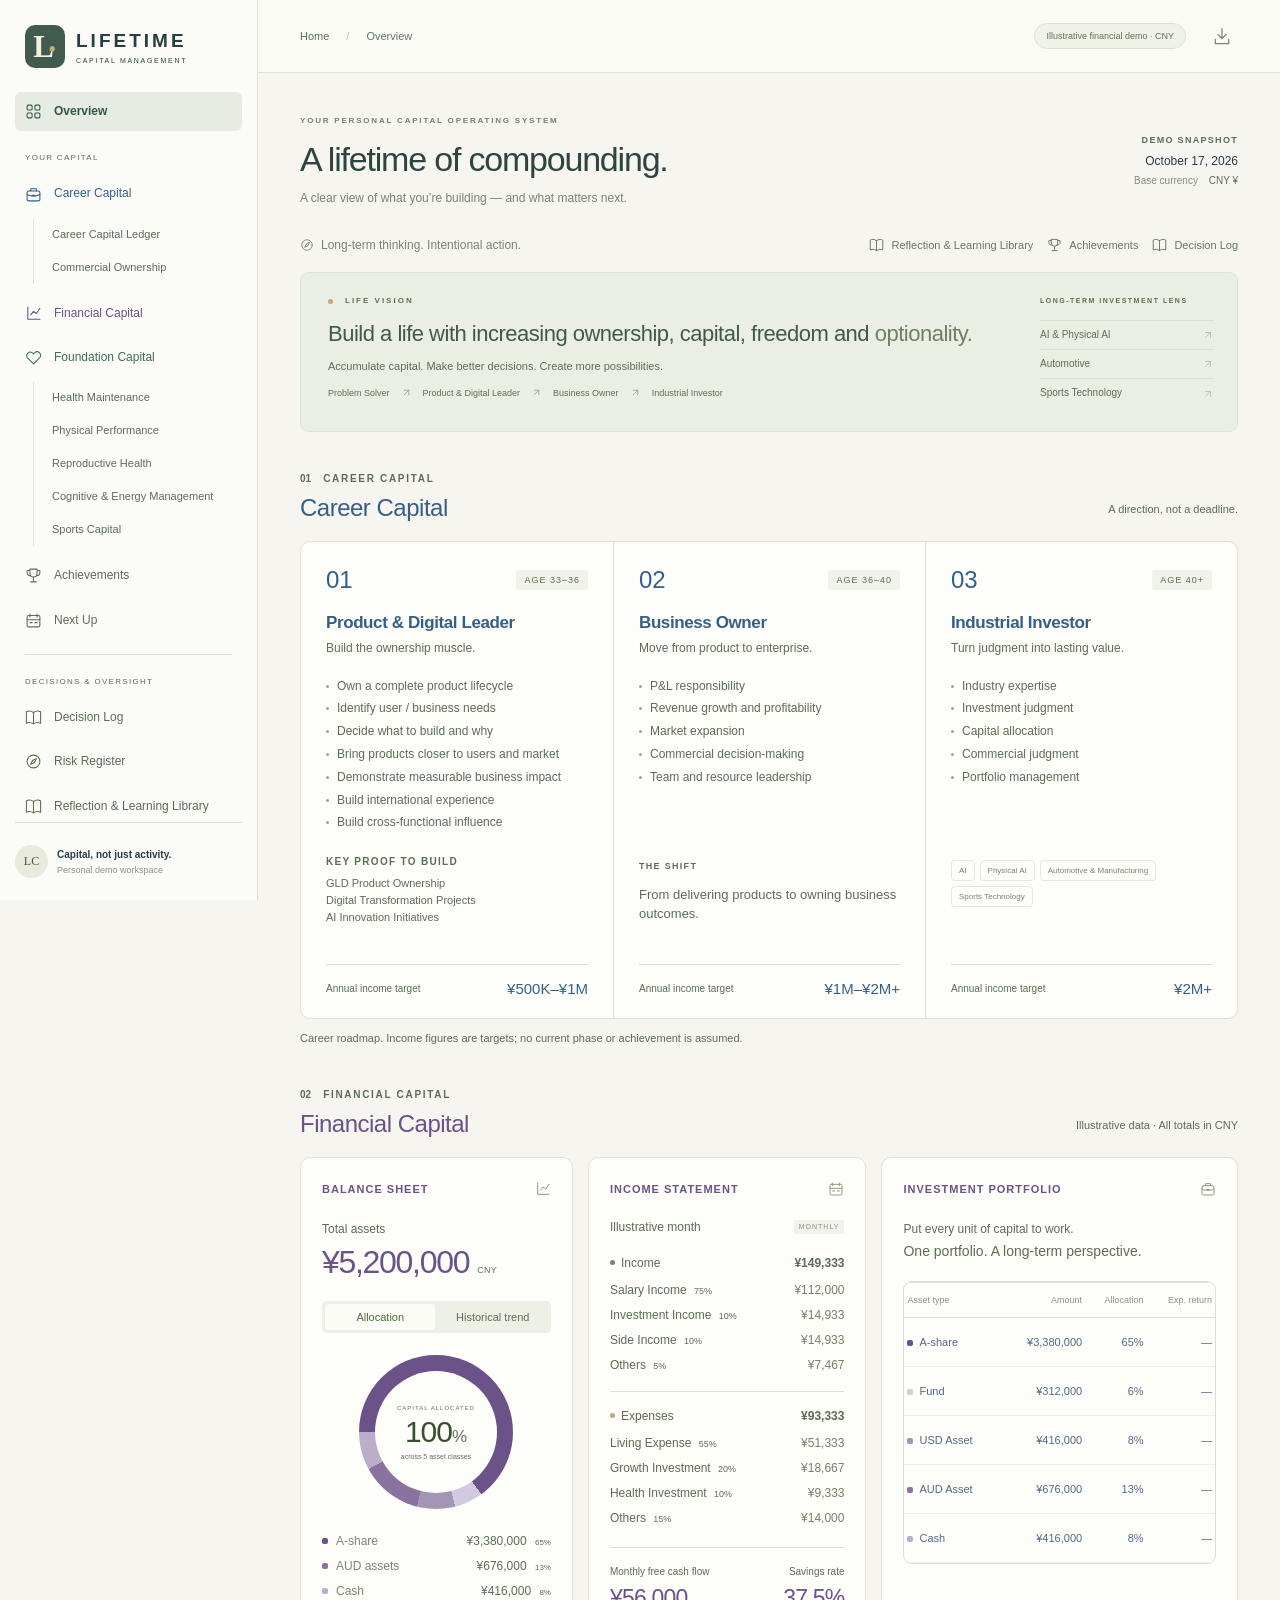
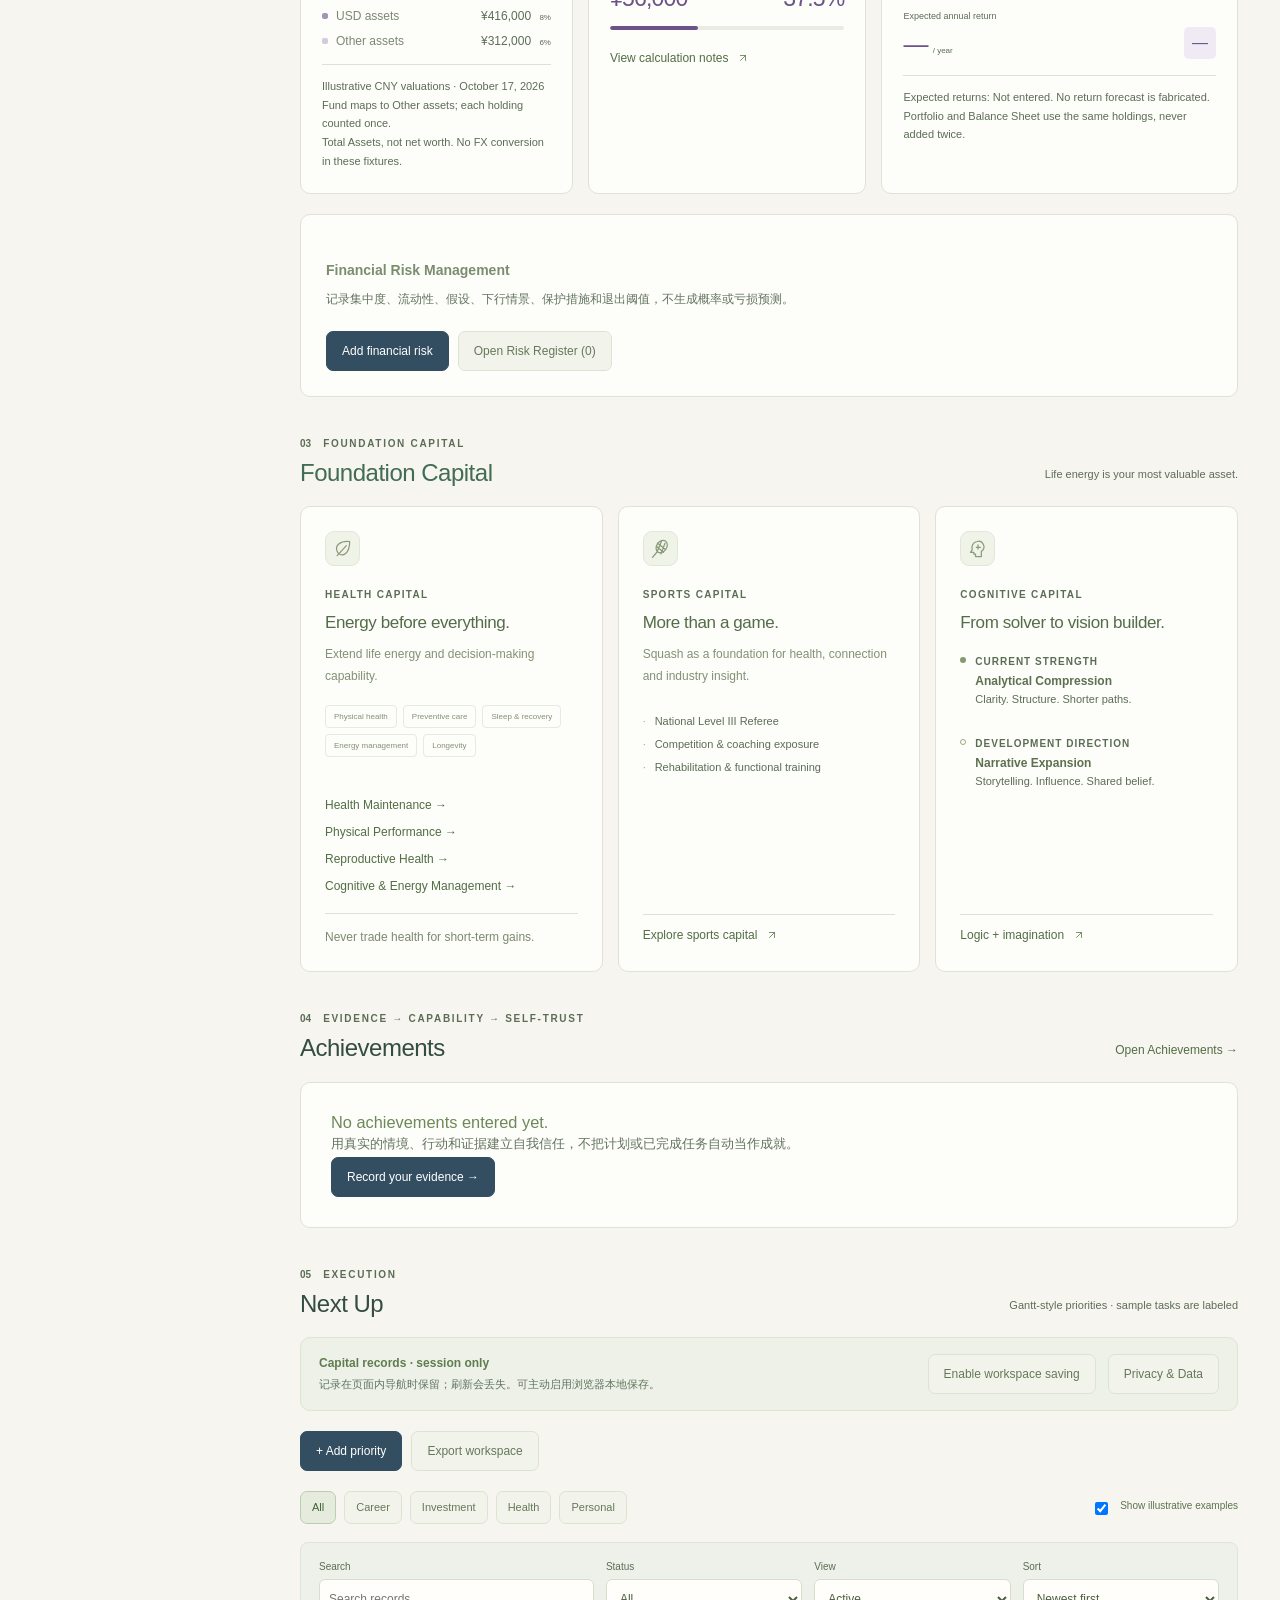
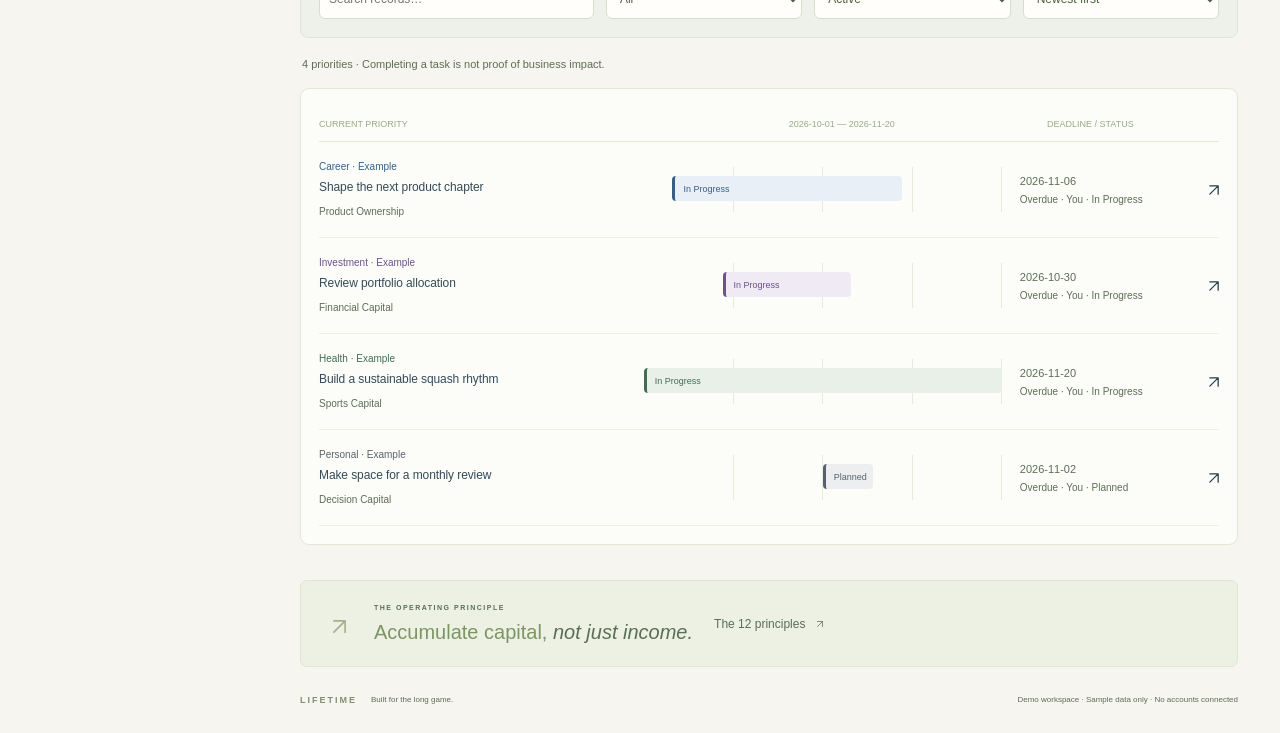
==== commit 67715bb2: "Publish v1.6 interactive timelines, learning library and project Gantt" ====
--- a/index.html
+++ b/index.html
@@ -7,8 +7,8 @@
     <meta name="description" content="A personal capital operating system. Build ownership, capital, freedom and optionality." />
     <title>Lifetime — Capital Management</title>
     <link rel="icon" href="data:image/svg+xml,%3Csvg xmlns='http://www.w3.org/2000/svg' viewBox='0 0 40 40'%3E%3Crect width='40' height='40' rx='10' fill='%23173e35'/%3E%3Cpath d='M12 10v20h17v-4H16V10z' fill='%23e9ddba'/%3E%3C/svg%3E" />
-    <script type="module" crossorigin src="./assets/index-C9m88KE5.js"></script>
-    <link rel="stylesheet" crossorigin href="./assets/index-CD8iBxcZ.css">
+    <script type="module" crossorigin src="./assets/index-B8S1S8ZS.js"></script>
+    <link rel="stylesheet" crossorigin href="./assets/index-C9ZWKX0N.css">
   </head>
   <body>
     <div id="app"></div>
--- a/assets/index-C9ZWKX0N.css
+++ b/assets/index-C9ZWKX0N.css
@@ -0,0 +1 @@
+:root{font-family:Inter,-apple-system,BlinkMacSystemFont,Segoe UI,sans-serif;color:#273730;background:#f6f7f3;font-synthesis:none;font-weight:400;--green:#234f43;--muted:#7a827c;--line:#e5e8e1;--gold:#c3aa76;--sidebar:242px}*{box-sizing:border-box}html{scroll-behavior:smooth;scroll-padding-top:95px}body{margin:0}button,a{-webkit-tap-highlight-color:transparent}button{font:inherit;cursor:pointer}button:focus-visible,a:focus-visible{outline:3px solid #b69a62;outline-offset:4px}a{color:inherit;text-decoration:none}button{color:inherit}svg{flex-shrink:0}button{border:0;background:none}h1,h2,h3,p{margin:0}button:hover{filter:brightness(.95)}.icon{vertical-align:middle}.muted{color:var(--muted)}.tiny-label{font-size:9px;font-weight:650;letter-spacing:1.3px;color:var(--muted);display:block;line-height:1.5}.eyebrow{font-size:10px;font-weight:650;letter-spacing:1.7px;display:flex;align-items:center;gap:12px;color:var(--muted);line-height:1.5}.eyebrow>span:not(.gold-dot){font-size:10px;letter-spacing:0;color:#9ba59a}.sidebar{position:fixed;inset:0 auto 0 0;width:var(--sidebar);background:#fdfdfa;border-right:1px solid var(--line);padding:34px 20px 0;display:flex;flex-direction:column;z-index:30}.brand{display:flex;align-items:center;gap:11px;padding:0 10px;margin-bottom:49px;font-size:19px;font-weight:600;letter-spacing:3px}.brand small{display:block;font-size:7px;font-weight:500;letter-spacing:1.7px;margin-top:5px}.brand-mark{font-family:Georgia,serif;font-size:31px;letter-spacing:-5px;background:#234f43;color:#f5f1dc;border-radius:10px;width:40px;height:43px;display:flex;align-items:center;justify-content:center;padding-right:6px}.brand-mark span{font-size:20px;align-self:end;margin-bottom:7px;color:var(--gold)}.workspace-label{font-size:8px;letter-spacing:1.4px;color:#90978e;padding:0 12px;margin-bottom:15px}.nav-link{display:flex;align-items:center;gap:12px;padding:13px;margin-bottom:5px;font-size:12px;color:#747c75;width:100%;text-align:left;border-radius:6px}.nav-link .icon{width:17px;height:17px}.nav-link:hover{background:#f0f2ec}.nav-link.active{background:#eaf0e7;color:#234f43;font-weight:600}.nav-indicator{margin-left:auto}.active .nav-indicator{width:5px;height:5px;border-radius:50%;background:var(--green)}.sidebar-rule{height:1px;background:var(--line);margin:26px 12px}.sidebar-bottom{margin-top:auto}.sidebar-quote{font-family:Georgia,serif;font-style:italic;font-size:17px;line-height:1.6;color:#7b887c;padding:35px 15px}.profile{border-top:1px solid var(--line);display:flex;align-items:center;gap:9px;padding:22px 0}.avatar{background:#e8eade;width:33px;height:33px;display:grid;place-items:center;font-family:Georgia,serif;font-size:12px;color:#465443;border-radius:50%}.profile strong{display:block;font-size:10px;font-weight:600}.profile small{font-size:9px;color:#8b928a;display:block;margin-top:5px}.profile-dot{width:5px;height:5px;border-radius:50%;background:#63886a;margin-left:auto}.shell{margin-left:var(--sidebar)}.topbar{height:73px;border-bottom:1px solid var(--line);padding:0 42px;display:flex;align-items:center;justify-content:space-between;background:#fcfcf9eb;position:sticky;top:0;z-index:20;-webkit-backdrop-filter:blur(15px);backdrop-filter:blur(15px)}.breadcrumb{font-size:11px;display:flex;align-items:center;gap:17px;color:#90968d}.breadcrumb strong{color:#465248;font-weight:500}.slash{color:#bdc3b8}.top-actions{display:flex;align-items:center;gap:20px}.demo-badge{border:1px solid #dce4d5;background:#f0f4eb;border-radius:20px;padding:7px 11px;font-size:9px;display:flex;align-items:center;gap:7px;color:#5f775b}.demo-badge i,.timeline-footer i{width:5px;height:5px;border-radius:50%;background:#71916c;display:inline-block}.icon-button{width:32px;height:32px;display:grid;place-items:center;border-radius:5px;color:#7a8479}.icon-button:hover{background:#eaf0e7}main{max-width:1690px;margin:auto;padding:42px 42px 0}.page-intro{display:flex;align-items:center;justify-content:space-between;gap:20px;margin-bottom:30px}.page-intro .eyebrow{font-size:8px;letter-spacing:1.8px;margin-bottom:13px}h1{font-family:Georgia,Times New Roman,serif;font-weight:400;font-size:38px;letter-spacing:-1.3px;line-height:1.15}.page-intro p{font-size:12px;color:#858b80;margin-top:12px}.review-date{text-align:right;display:flex;flex-direction:column;gap:7px}.review-date strong{font-size:12px;font-weight:500}.review-date>span:last-child{font-size:10px;color:#87907f}.review-date b{color:#5d6958;font-weight:500;margin-left:8px}.workspace-tools{display:flex;align-items:center;justify-content:space-between;font-size:10px;margin-bottom:17px;gap:12px}.workspace-tools>span{display:flex;align-items:center;gap:7px;color:#798675}.workspace-tools>span .icon{width:14px;height:14px}.workspace-tools>div{display:flex;gap:15px}.workspace-tools button{display:flex;align-items:center;gap:6px;font-size:9px;padding:5px 0;color:#6d7869}.workspace-tools button .icon{width:13px;height:13px}.soon{font-size:7px;color:#8b9382;border:1px solid #e0e4d8;border-radius:3px;padding:2px 4px}.vision-card{background:#173e35;border-radius:10px;min-height:343px;display:grid;grid-template-columns:1fr 270px;color:#eaf0e6;overflow:hidden;position:relative;box-shadow:0 8px 20px #173e3509}.vision-content{padding:35px 37px;z-index:1}.vision-card .eyebrow{color:#b6c8b4;font-size:9px;letter-spacing:2px}.gold-dot{width:5px;height:5px;border-radius:50%;background:var(--gold)}.vision-card h2{font-family:Georgia,Times New Roman,serif;font-weight:400;font-size:35px;line-height:1.24;letter-spacing:-.6px;margin:20px 0 16px}.vision-card h2 em{color:#d5c18d;font-weight:400}.vision-card p{font-size:10px;color:#a3b8a8}.vision-path{display:flex;gap:11px;align-items:center;font-size:9px;color:#c5d1c1;margin-top:32px;flex-wrap:wrap}.vision-path b{font-weight:400;color:#b3a776}.vision-side{position:relative;display:flex;flex-direction:column;justify-content:end;padding:30px 30px 30px 13px}.orbital{width:240px;height:240px;position:absolute;right:8px;top:-13px;display:grid;place-items:center}.orbit{position:absolute;border:1px solid #b8c7a325;border-radius:50%;width:200px;height:200px}.o2{width:147px;height:147px}.o3{width:94px;height:94px}.orbit-center{font-family:Georgia,serif;font-size:38px;color:#d5c18d9c;transform:rotate(-10deg)}.orbital:before,.orbital:after{content:"";position:absolute;background:#b8c7a312;width:1px;height:240px;transform:rotate(35deg)}.orbital:after{transform:rotate(-55deg)}.orbital i{position:absolute;width:8px;height:8px;border-radius:50%;background:#cfb882;left:38px;top:47px;box-shadow:0 0 25px #dbc68155}.investment-focus{z-index:1;background:linear-gradient(0deg,#173e35 75%,#173e3500);padding-top:18px}.investment-focus .tiny-label{color:#93aa94;font-size:7px;letter-spacing:1.5px;margin-bottom:13px}.investment-focus>div{font-size:11px;padding:8px 0;border-top:1px solid #ffffff14;display:flex;justify-content:space-between;color:#d0dacb}.investment-focus>div span{color:#aeb896}section:not(.vision-card){margin-top:39px}.section-heading{display:flex;align-items:end;justify-content:space-between;gap:16px;margin-bottom:19px}.section-heading h2{font-family:Georgia,serif;font-size:25px;font-weight:400;letter-spacing:-.4px;margin-top:8px}.section-note{font-size:9px;color:#92988b;padding-bottom:3px;text-align:right}.career-grid{display:grid;grid-template-columns:repeat(3,minmax(0,1fr));border:1px solid var(--line);border-radius:9px;background:#fdfdfa;overflow:hidden}.career-card{padding:24px 25px 21px;display:flex;flex-direction:column;position:relative}.career-card+.career-card{border-left:1px solid var(--line)}.phase-top{display:flex;justify-content:space-between;align-items:center;margin-bottom:19px}.phase-number{font-family:Georgia,serif;font-size:24px;color:#a3b19a;font-style:italic}.age{font-size:9px;letter-spacing:1px;color:#89927e;background:#f1f3eb;padding:5px 8px;border-radius:3px}.career-card h3{font-size:16px;font-weight:550;letter-spacing:-.4px}.career-card>.muted{font-size:10px;margin-top:8px}.goal-list{list-style:none;padding:0;margin:20px 0;font-size:10px;line-height:2.1;color:#6a7667}.goal-list li{display:flex;gap:8px;align-items:baseline}.goal-list li:before{content:"";height:3px;width:3px;background:#9ba990;display:inline-block;flex-shrink:0;border-radius:50%;transform:translateY(-2px)}.proof,.phase-context{margin-top:auto;min-height:93px}.proof .tiny-label{font-size:8px;margin-bottom:8px}.proof>span:not(.tiny-label){display:block;font-size:9px;color:#6b7b63;margin-top:5px}.phase-context{display:flex;align-content:start;gap:5px;flex-wrap:wrap;padding-top:6px}.phase-context p{font-family:Georgia,serif;font-size:14px;line-height:1.5;color:#7c8972;margin-top:6px}.tag{font-size:8px;padding:5px 7px;border:1px solid #e5e9dc;border-radius:4px;color:#79846f;height:fit-content}.income-target{border-top:1px solid var(--line);padding-top:15px;margin-top:17px;display:flex;align-items:center;justify-content:space-between;gap:8px}.income-target>span{font-size:8px;color:#8b927f}.income-target strong{font-size:15px;font-weight:500;color:#53644b}.section-footnote{font-size:9px;color:#919889;margin-top:10px}.finance-grid{display:grid;grid-template-columns:.98fr 1fr 1.28fr;gap:15px}.card{background:#fdfdfa;border:1px solid var(--line);border-radius:9px;overflow:hidden}.balance-card,.income-card,.portfolio-card{padding:23px 21px;min-width:0}.card-heading{display:flex;align-items:center;justify-content:space-between;margin-bottom:23px;gap:8px}.card-heading h3{font-size:9px;letter-spacing:1px;font-weight:600;color:#52644e}.card-heading .icon{color:#98a38c;width:16px;height:16px}.metric-label{font-size:10px;color:#87917c}.large-number{font-size:31px;font-weight:450;letter-spacing:-1.3px;margin:8px 0 20px;white-space:nowrap}.large-number>span{font-size:9px;letter-spacing:.3px;color:#87917c;margin-left:8px}.segmented{display:flex;background:#f0f2eb;border-radius:5px;padding:3px;margin-bottom:18px;gap:2px}.segmented button{font-size:9px;flex:1;padding:7px 2px;border-radius:3px;color:#8a9280;white-space:nowrap}.segmented button.selected{background:#fff;color:#46613e;box-shadow:0 1px 3px #2333230c}.donut-wrap{display:flex;justify-content:center;padding:4px 0 14px}.donut{width:154px;height:154px;border-radius:50%;display:grid;place-items:center;transform:rotate(-90deg)}.donut>div{width:122px;height:122px;border-radius:50%;background:#fdfdfa;display:flex;align-items:center;justify-content:center;flex-direction:column;transform:rotate(90deg)}.donut span{font-size:6px;letter-spacing:1px;color:#929a85}.donut strong{font-size:30px;letter-spacing:-1px;font-weight:400;margin:4px 0;color:#354e2d}.donut strong span{font-size:17px;letter-spacing:0}.donut small{font-size:7px;color:#9a9f8f}.asset-legend>div{display:flex;justify-content:space-between;font-size:9px;margin:11px 0}.asset-legend>div>span{display:flex;align-items:center;gap:8px;color:#7d8873}.asset-legend i,tbody th i{display:inline-block;width:6px;height:6px;border-radius:2px;flex-shrink:0}.asset-legend strong{font-weight:500;font-size:9px;color:#596b4f}.micro-note{font-size:8px;line-height:1.8;color:#8e9783;border-top:1px solid var(--line);padding-top:12px;margin-top:16px}.period-label{display:flex;justify-content:space-between;font-size:10px;color:#64755a;margin-bottom:22px}.period-label span{font-size:7px;letter-spacing:1px;background:#f0f2eb;padding:3px 5px;color:#89957c}.cashflow-section+.cashflow-section{margin-top:19px;padding-top:17px;border-top:1px solid var(--line)}.line-total{display:flex;justify-content:space-between;font-size:11px;margin-bottom:13px;gap:8px}.line-total>span{display:flex;align-items:center;gap:6px}.line-total strong{font-weight:550}.flow-dot{width:5px;height:5px;border-radius:50%;background:#738967}.flow-dot.expense-dot{background:#bda77c}.finance-line{display:flex;justify-content:space-between;gap:8px;font-size:9px;color:#8a9480;margin-top:11px}.finance-line>span:last-child{color:#728268;font-variant-numeric:tabular-nums}.cashflow-result{display:flex;justify-content:space-between;gap:7px;border-top:1px solid var(--line);margin-top:22px;padding-top:18px}.cashflow-result>div{display:flex;flex-direction:column;gap:8px}.cashflow-result>div:last-child{text-align:right}.cashflow-result span{font-size:8px;color:#87927b}.cashflow-result strong{font-size:23px;color:#44603b;font-weight:450;letter-spacing:-.8px}.savings-track{height:4px;background:#eaece3;margin:14px 0 16px;border-radius:3px;overflow:hidden}.savings-track span{display:block;height:100%;background:#839373;border-radius:3px}.text-button{display:flex;align-items:center;gap:9px;font-size:9px;color:#6e815f;padding:5px 0}.text-button .icon{width:12px;height:12px}.portfolio-intro p{font-family:Georgia,serif;font-size:14px;margin-top:7px;color:#6d7c5f;margin-bottom:22px}.table-scroll{overflow-x:auto}table{border-collapse:collapse;width:100%;white-space:nowrap;font-size:9px}thead{border-block:1px solid var(--line);color:#8a957f;font-size:7px}th{text-align:left;font-weight:500}thead th{padding:12px 3px}thead th:not(:first-child){text-align:right}tbody tr{border-bottom:1px solid #eef0e8}tbody th{padding:18px 3px;color:#69795d}tbody th i{margin-right:6px}td{text-align:right;padding:18px 3px;font-size:8px;color:#708065;font-variant-numeric:tabular-nums}.return-summary{display:flex;align-items:end;justify-content:space-between;padding-top:19px;gap:10px}.return-summary>div>span{font-size:9px;color:#89967c;display:block;margin-bottom:9px}.return-summary strong{font-size:25px;font-weight:400;letter-spacing:-.8px;color:#45603c}.return-summary small{font-size:8px;font-weight:400;letter-spacing:0;color:#8d987e;margin-left:5px}.return-rate{font-size:16px;color:#728562;background:#eff3e9;border-radius:5px;padding:7px 8px}.trend-view{min-height:294px;padding-top:10px}.trend-view svg{width:100%;margin-top:20px}.trend-months{display:flex;justify-content:space-between;font-size:8px;color:#8a977c}.history-data{display:grid;grid-template-columns:repeat(3,1fr);gap:12px 8px;margin-top:25px}.history-data>span{font-size:8px;color:#8a977c}.history-data strong{display:block;font-size:10px;color:#526c45;font-weight:500;margin-top:5px}.foundation-grid{display:grid;grid-template-columns:repeat(3,minmax(0,1fr));gap:15px}.foundation-card{padding:24px;display:flex;flex-direction:column}.foundation-icon{color:#768969;background:#f0f3e9;border:1px solid #e5eadc;width:35px;height:35px;border-radius:9px;display:grid;place-items:center;margin-bottom:21px}.foundation-card>.tiny-label{font-size:8px;margin-bottom:9px}.foundation-card h3{font-size:15px;font-weight:500;letter-spacing:-.4px;line-height:1.4}.foundation-card>p{font-size:10px;line-height:1.8;color:#89917e;margin-top:9px}.pill-list{display:flex;flex-wrap:wrap;gap:6px;margin:18px 0 21px}.pill-list span{font-size:8px;color:#849177;border:1px solid #e6eadf;border-radius:4px;padding:6px 8px}.foundation-bottom{font-family:Georgia,serif;font-style:italic;font-size:12px;line-height:1.6;color:#7c8a6d;border-top:1px solid var(--line);padding-top:14px;margin-top:auto}.sport-proof{margin:17px 0}.sport-proof>span{display:block;font-size:9px;color:#86937b;margin:11px 0;padding-left:12px;position:relative}.sport-proof>span:before{content:"·";position:absolute;left:0;color:#9ca98d}.foundation-card>.text-button{margin-top:auto;padding-top:13px;border-top:1px solid var(--line)}.cognitive-row{display:flex;gap:9px;margin-top:19px}.cognitive-dot{width:6px;height:6px;border-radius:50%;background:#869971;flex-shrink:0;margin-top:3px}.cognitive-dot.outline{background:none;border:1px solid #9ca784}.cognitive-row .tiny-label{font-size:6px;letter-spacing:1px}.cognitive-row strong{font-size:10px;font-weight:550;margin-top:5px;display:block;color:#5d7051}.cognitive-row p{font-size:9px;color:#909b83;margin-top:5px;margin-bottom:12px}.timeline-card{padding:0 24px}.timeline-toolbar{display:flex;align-items:center;justify-content:space-between;padding:20px 0;gap:12px}.timeline-label{font-size:11px;color:#53664a;font-weight:500}.timeline-label>span{font-size:8px;color:#9aa38d;font-weight:400;margin-left:9px}.filters{display:flex;gap:4px;flex-wrap:wrap}.filters button{font-size:8px;color:#8d9880;padding:6px 9px;border-radius:4px}.filters button.selected{background:#eaf0e3;color:#5c7451}.timeline-head{display:grid;grid-template-columns:1.2fr 1.4fr .65fr 20px;gap:20px;border-block:1px solid var(--line);padding:13px 0;font-size:7px;letter-spacing:.7px;color:#9aa28e}.timeline-head>div{display:flex;justify-content:space-between;font-size:6px;letter-spacing:.3px}.priority-row{display:grid;grid-template-columns:1.2fr 1.4fr .65fr 20px;gap:20px;width:100%;text-align:left;align-items:center;padding:19px 0;border-bottom:1px solid #ecefe5}.priority-row:hover{background:#f5f7ef;filter:none}.priority-name>strong{display:block;font-size:11px;font-weight:500;line-height:1.5;letter-spacing:-.1px;margin:6px 0;color:#4d6343}.priority-name>small{font-size:8px;color:#96a087}.priority-category{display:flex;align-items:center;gap:5px;font-size:7px;color:#7a8c6b}.priority-category i{width:4px;height:4px;background:#73916e;border-radius:50%}.priority-category.investment i{background:#b6a074}.priority-category.health i{background:#89a7a0}.priority-category.personal i{background:#aaa0b4}.schedule-track{display:block;position:relative;background:repeating-linear-gradient(90deg,transparent,transparent calc(25% - 1px),#ecefe5 calc(25% - 1px),#ecefe5 25%);height:45px}.schedule-bar{display:flex;align-items:center;position:absolute;top:9px;height:25px;border-radius:4px;background:#e3eadd;border-left:3px solid #829a73;color:#6e815f;font-size:7px;padding-left:8px;white-space:nowrap;overflow:hidden}.schedule-bar.investment{background:#eee9dc;border-color:#bcaa7f;color:#9a8b66}.schedule-bar.health{background:#e2ebe7;border-color:#8fa69e;color:#7a9188}.schedule-bar.personal{background:#ebe6ee;border-color:#b3a4bc;color:#918399}.deadline strong{display:block;font-size:11px;color:#6e7e60;font-weight:500}.deadline small{display:block;font-size:7px;color:#99a18e;margin-top:7px}.row-arrow .icon{width:14px;height:14px;color:#a3ad96}.timeline-footer{display:flex;align-items:center;justify-content:space-between;padding:15px 0;font-size:8px;color:#99a38c;gap:15px}.timeline-footer>span{display:flex;gap:7px;align-items:center}.timeline-footer .icon{width:12px;height:12px}.mobile-dates{display:none}.principle-strip{display:flex;align-items:center;gap:21px;border:1px solid #e2e7d9;background:#eef2e7;border-radius:7px;padding:22px 25px;margin-top:35px}.principle-symbol{font-size:28px;font-family:Georgia,serif;color:#a7b18e}.principle-strip .tiny-label{font-size:7px;letter-spacing:1.5px;color:#8b977a}.principle-strip p{font-family:Georgia,serif;font-size:20px;font-weight:400;margin-top:7px;color:#627553}.principle-strip p em{font-weight:400;color:#93a17e}.principle-strip button{margin-left:auto;white-space:nowrap}footer{display:flex;align-items:center;justify-content:space-between;gap:15px;padding:28px 0;font-size:8px;color:#a1a894}footer>div{display:flex;align-items:center;gap:14px}.footer-brand{font-size:9px;letter-spacing:2px;color:#819074;font-weight:600}.mobile-menu{display:none}.skip-link{position:fixed;top:-100px;left:20px;z-index:100;background:var(--green);color:#fff;padding:12px}.skip-link:focus{top:10px}.sr-only{position:absolute;width:1px;height:1px;margin:-1px;padding:0;clip:rect(0,0,0,0);overflow:hidden}dialog{border:1px solid #dce3d6;border-radius:14px;max-width:600px;width:calc(100% - 32px);max-height:85vh;padding:28px;background:#fdfdfa;color:#43523e;box-shadow:0 25px 100px #10261b33}dialog::backdrop{background:#10261b70;-webkit-backdrop-filter:blur(4px);backdrop-filter:blur(4px)}.dialog-header{display:flex;justify-content:space-between;align-items:center;margin-bottom:20px}.dialog-header>.tiny-label{font-size:8px}dialog h2{font-family:Georgia,serif;font-size:30px;line-height:1.2;font-weight:400;margin-bottom:18px}dialog p{font-size:12px;line-height:1.9;color:#7e8972;margin-top:16px}dialog .dialog-lead{font-size:16px;line-height:1.6;color:#5a7150}dialog h3{font-size:12px;margin-top:25px}dialog .dialog-badge{display:inline-block;font-size:8px;letter-spacing:1px;background:#ecf0e6;color:#819271;padding:7px 9px;border-radius:4px}.principles-list{padding-left:26px;font-size:13px;line-height:1.8}.principles-list li{padding:10px 0 10px 6px;border-bottom:1px solid var(--line)}.principles-list li::marker{color:#a6b297}.detail-list{font-size:12px;line-height:2;color:#7b8d6d;padding-left:20px}.detail-grid{display:grid;grid-template-columns:1fr 1fr;gap:20px;margin:25px 0}.detail-grid dt{font-size:9px;color:#97a08c}.detail-grid dd{font-size:13px;margin:7px 0 0}.calculation-list dt{font-size:12px;font-weight:600;margin-top:20px}.calculation-list dd{margin:8px 0 0;font-size:12px;line-height:1.8;color:#86927b}.toast{position:fixed;bottom:25px;left:50%;transform:translate(-50%);background:#234f43;color:#fff;border-radius:8px;padding:15px 22px;z-index:100;font-size:12px;box-shadow:0 8px 30px #234f4330}@media(min-width:1600px){main{padding-inline:64px}.topbar{padding-inline:64px}.vision-card{min-height:360px}.vision-card h2{font-size:40px}.vision-content{padding:40px}.finance-grid{gap:20px}.balance-card,.income-card,.portfolio-card{padding:27px}}@media(max-width:1250px){:root{--sidebar:210px}main{padding:32px 26px 0}.topbar{padding-inline:26px}.sidebar{padding-inline:13px}.brand{font-size:17px;gap:8px}.brand small{font-size:6px}.workspace-label{font-size:7px}.finance-grid{grid-template-columns:1fr 1fr}.portfolio-card{grid-column:1/-1}.portfolio-card table,.portfolio-card td{font-size:11px}.portfolio-card thead{font-size:9px}.portfolio-card .return-summary{justify-content:start;gap:35px}.career-card{padding:21px 18px}.career-card h3{font-size:14px}.income-target{flex-direction:column;align-items:start}.foundation-card{padding:20px}.vision-card{grid-template-columns:1fr 210px}.vision-content{padding:30px}.vision-card h2{font-size:31px}.vision-path{font-size:8px;gap:8px}.vision-side{padding-right:22px}.orbital{right:-30px}.vision-card p{font-size:9px}.section-note{max-width:220px}.timeline-head,.priority-row{grid-template-columns:1.2fr 1.2fr .55fr 13px;gap:13px}.timeline-card{padding-inline:18px}.priority-name>strong{font-size:10px}.timeline-footer>span:last-child{display:none}.foundation-card h3{font-size:14px}.workspace-tools>span{font-size:9px}.workspace-tools>div{gap:10px}.workspace-tools button{font-size:8px}.workspace-tools .soon{display:none}}@media(max-width:960px){:root{--sidebar:76px}.sidebar{padding-inline:12px}.brand{padding:0;justify-content:center;margin-bottom:40px}.brand>span:last-child,.sidebar .workspace-label,.nav-link>span,.sidebar-quote,.profile>div,.profile-dot{display:none}.nav-link{justify-content:center;padding:13px 8px}.nav-link .icon{width:19px;height:19px}.sidebar-rule{margin-inline:3px}.profile{justify-content:center}.sidebar nav{margin-top:12px}.sidebar .nav-indicator{display:none}.vision-card{grid-template-columns:1fr 220px}.page-intro h1{font-size:34px}.foundation-grid{gap:12px}.foundation-card{padding:18px}.timeline-toolbar{flex-wrap:wrap}.career-card .goal-list{font-size:9px}.proof>span:not(.tiny-label){font-size:8px}}@media(max-width:700px){:root{--sidebar:0px}.sidebar{width:245px;transform:translate(-100%);transition:transform .2s;box-shadow:10px 0 60px #14271a22;padding-inline:20px;top:60px}.sidebar.is-open{transform:translate(0)}.sidebar .brand>span:last-child,.sidebar .workspace-label,.sidebar .nav-link>span,.sidebar .sidebar-quote,.sidebar .profile>div{display:block}.sidebar .nav-link{justify-content:start}.sidebar .brand{justify-content:start;margin-bottom:30px}.sidebar .brand-mark{display:flex}.sidebar .brand>span:last-child{font-size:17px}.sidebar .profile{justify-content:start}.mobile-menu{display:grid}.topbar{height:60px;padding-inline:18px}.breadcrumb{gap:12px;font-size:10px}.top-actions{gap:10px}.demo-badge{font-size:8px;padding:6px 9px}main{padding:27px 18px 0}.page-intro{align-items:start;margin-bottom:22px}.page-intro .eyebrow{font-size:6px;letter-spacing:1.2px}.page-intro h1{font-size:30px;max-width:260px}.page-intro p{font-size:10px;line-height:1.7;max-width:240px}.review-date{display:none}.workspace-tools{align-items:start;gap:9px;flex-direction:column}.workspace-tools>div{gap:20px}.workspace-tools button{font-size:8px}.workspace-tools .soon{display:block}.workspace-tools>span{font-size:9px}.vision-card{display:block;min-height:0}.vision-content{padding:27px 24px 24px}.vision-card h2{font-size:30px;line-height:1.3;margin-top:20px}.vision-card p{line-height:1.8;font-size:9px;max-width:260px}.vision-path{font-size:8px;gap:8px;line-height:1.8;margin-top:24px}.vision-side{padding:0 24px 22px;display:block}.orbital{display:none}.investment-focus{padding:15px 0 0;border-top:1px solid #ffffff1f}.investment-focus .tiny-label{font-size:7px;margin-bottom:7px}.investment-focus>div{display:inline-flex;width:49%;font-size:9px;border:none;padding-right:10px;gap:10px}.section-heading{align-items:start;margin-bottom:16px}.section-heading .eyebrow{font-size:8px;letter-spacing:1.4px}.section-heading h2{font-size:24px;line-height:1.2}.section-note{font-size:8px;max-width:115px;line-height:1.8;margin-top:2px}section:not(.vision-card){margin-top:32px}.career-grid{grid-template-columns:1fr}.career-card{padding:24px}.career-card+.career-card{border-left:0;border-top:1px solid var(--line)}.phase-top{margin-bottom:14px}.career-card h3{font-size:18px}.career-card>.muted{font-size:11px}.career-card .goal-list{font-size:11px;line-height:2}.proof,.phase-context{min-height:0}.proof>span:not(.tiny-label){font-size:10px}.phase-context p{max-width:240px}.tag{font-size:9px}.income-target{flex-direction:row;align-items:center}.income-target>span{font-size:10px}.income-target strong{font-size:18px}.section-footnote{line-height:1.8}.finance-grid,.foundation-grid{grid-template-columns:1fr;gap:14px}.portfolio-card{grid-column:auto}.balance-card,.income-card,.portfolio-card{padding:25px}.card-heading h3{font-size:10px}.metric-label{font-size:11px}.large-number{font-size:38px}.segmented button{font-size:10px;padding:9px}.donut{width:180px;height:180px}.donut>div{width:143px;height:143px}.donut strong{font-size:34px}.donut span{font-size:7px}.donut small{font-size:8px}.asset-legend>div,.asset-legend strong{font-size:11px}.asset-legend>div{margin:15px 0}.micro-note{font-size:9px}.finance-line{font-size:11px;margin-top:13px}.period-label,.line-total{font-size:12px}.cashflow-result span{font-size:9px}.cashflow-result strong{font-size:29px}.text-button{font-size:10px}.portfolio-card thead{font-size:8px}.portfolio-card td,table tbody th{font-size:9px}.portfolio-card .return-summary{justify-content:space-between;gap:10px}.return-summary strong{font-size:28px}.foundation-card{padding:25px}.foundation-card h3{font-size:18px}.foundation-card>p{font-size:12px}.pill-list span{font-size:10px}.foundation-bottom{font-size:14px}.sport-proof>span{font-size:11px}.cognitive-row .tiny-label{font-size:8px}.cognitive-row strong{font-size:12px}.cognitive-row p{font-size:11px}.foundation-icon{width:40px;height:40px}.timeline-card{padding-inline:18px}.timeline-toolbar{gap:14px}.timeline-label{font-size:12px}.filters{gap:2px;width:100%;justify-content:space-between}.filters button{font-size:9px;padding:7px 8px}.timeline-head{display:none}.priority-row{grid-template-columns:1fr 20px;gap:12px;position:relative;padding:23px 0}.priority-name>strong{font-size:13px}.priority-name>small{font-size:9px}.priority-category{font-size:9px}.schedule{grid-row:2;grid-column:1/-1}.schedule-track{height:30px}.schedule-bar{height:22px;top:0;font-size:8px}.mobile-dates{display:block;font-size:9px;color:#909d82;margin-top:5px}.deadline{grid-row:3;grid-column:1/-1;display:flex;gap:12px;align-items:center}.deadline>strong{font-size:10px}.deadline small{margin:0;font-size:9px}.row-arrow{grid-row:1;grid-column:2}.timeline-footer{font-size:8px;line-height:1.8}.timeline-footer i{flex-shrink:0}.principle-strip{padding:20px;gap:13px;flex-wrap:wrap}.principle-strip p{font-size:19px;line-height:1.5}.principle-strip .tiny-label{font-size:6px}.principle-strip button{margin-left:34px}.principle-symbol{font-size:25px}footer{align-items:start;flex-direction:column;font-size:8px;line-height:1.8;padding:23px 0}dialog{padding:22px}dialog h2{font-size:26px}.history-data{margin-bottom:18px}.history-data strong{font-size:12px}}@media(prefers-reduced-motion:reduce){html{scroll-behavior:auto}*{transition:none!important}}.asset-legend strong small{font-size:8px;font-weight:400;color:#737f68;margin-left:5px}.metric-label,.finance-line,.career-card>.muted,.foundation-card>p,.cognitive-row p,.sport-proof>span{color:#6f7a66}.micro-note,.section-footnote,.section-note,.timeline-footer{color:#748069}.goal-list{color:#64725c}@media(max-width:700px){.asset-legend strong small{font-size:9px}}.vision-path .icon{width:11px;height:11px}.investment-focus .icon{width:12px;height:12px}.principle-symbol .icon{width:27px;height:27px}:root{--green:#305e9a;--line:#dfe7f1;--muted:#63748d;--sidebar:260px;color:#223851;background:#f3f6fb}body{font-size:14px}.sidebar{background:#fbfcff;padding:25px 15px 0}.brand{font-size:19px;margin-bottom:24px}.brand-mark{background:#263e64}.sidebar nav{overflow-y:auto;min-height:0;padding:2px 5px 12px;flex:1}.nav-link{font-size:12px;color:#52637b;padding:11px 10px}.nav-link.active{background:#e8effc;color:#224d8e}.nav-link:hover{background:#edf2fb}.nav-link span{line-height:1.45}.health-navigation{border-left:1px solid #d5e0f1;margin:0 0 10px 18px;padding-left:9px}.child-link{font-size:11px;padding:8px 9px;margin-bottom:1px}.sidebar-rule{margin:14px 10px}.future-label{display:flex;justify-content:space-between;padding:9px 11px;font-size:11px;color:#7d8ca1}.future-label small{font-size:9px;border:1px solid var(--line);padding:1px 5px;border-radius:4px}.profile{flex-shrink:0;margin-top:auto}.profile strong{font-size:10px}.profile small{font-size:9px}.topbar{background:#fbfcffeb}.demo-badge{background:#edf3ff;color:#42638c;border-color:#d8e4f7}.breadcrumb{max-width:75%;min-width:0}.breadcrumb strong{overflow-wrap:anywhere;font-size:11px}.page-heading{margin-bottom:25px}.page-heading h1{font-family:inherit;font-size:32px;letter-spacing:-1px;margin-top:12px;font-weight:550;line-height:1.25}.page-heading p{color:#5e728d;margin-top:12px;font-size:14px;line-height:1.8}.page-heading .chinese-caption{font-size:12px}.card,.career-grid{background:#fff;border-color:#e0e7f1;box-shadow:0 3px 14px #1c3e6b04;border-radius:12px}.vision-card{background:linear-gradient(120deg,#233f69,#355f87)}.vision-content{padding:30px}.vision-card h2{font-size:32px}.investment-focus{background:none}.workspace-tools{font-size:12px}.workspace-tools a{display:flex;align-items:center;gap:7px;font-size:11px;color:#425e82}.workspace-tools a .icon{width:15px}.eyebrow,.tiny-label{color:#62758d}.section-heading h2{font-family:inherit;font-size:24px;font-weight:500;letter-spacing:-.5px}.section-note,.section-footnote,.micro-note{color:#64758a;font-size:11px;line-height:1.7}.career-card h3{font-size:17px}.career-card>.muted,.goal-list{font-size:12px;color:#5c6e84}.goal-list{line-height:1.9}.proof>span:not(.tiny-label){font-size:11px;color:#5a6e87}.proof .tiny-label,.income-target>span{font-size:10px}.phase-context p{color:#60738c}.income-target strong{color:#325780}.phase-top .age{color:#536c89;background:#eff4fb}.card-heading h3{font-size:11px;color:#3c587d}.metric-label,.finance-line,.asset-legend>div,.asset-legend strong{font-size:12px;color:#5b6f89}.large-number{font-size:32px;color:#233f65}.segmented{background:#edf2fa}.segmented button{font-size:11px}.period-label,.line-total{font-size:12px;color:#526985}.cashflow-result span{font-size:10px}.text-button{font-size:12px;color:#3b6092}.return-summary strong,.cashflow-result strong{color:#315e91}thead{font-size:9px}table tbody th,td{font-size:11px;color:#526985}.foundation-card>p{font-size:12px;color:#64758c}.foundation-card h3{font-size:17px}.sport-proof>span{font-size:11px;color:#63758d}.foundation-icon{background:#eff3fc;border-color:#dde5f6;color:#5c7cb0}.health-links{display:grid;gap:9px;margin:18px 0;font-size:12px}.health-links a{color:#2e609e;line-height:1.5}.health-links a:hover{text-decoration:underline}.foundation-card .tiny-label{font-size:10px}.cognitive-row strong{font-size:12px}.cognitive-row p,.filters button{font-size:11px}.timeline-label{font-size:13px}.timeline-label>span{font-size:10px}.timeline-head{font-size:9px}.priority-name>strong{font-size:12px}.priority-category,.priority-name>small,.deadline small{font-size:10px}.schedule-bar{font-size:9px}.principle-strip{background:#edf2fb;border-color:#dde6f4}.principle-strip p{color:#47688e}.standalone-section{margin:0!important}.framework-grid{display:grid;grid-template-columns:repeat(2,minmax(0,1fr));gap:20px;margin-top:22px}.framework-panel{padding:25px;margin-top:0!important}.framework-panel h2{font-size:18px;font-weight:550;margin-bottom:15px}.framework-panel p,.framework-panel li{font-size:13px;line-height:1.9;color:#586d88}.framework-panel ul{padding-left:20px}.empty-state{padding:30px;margin:20px 0}.empty-state h2{font-size:22px;margin:15px 0;font-weight:500}.empty-state p{line-height:1.9;color:#62738b;font-size:13px}.record-badge{font-size:10px;letter-spacing:.8px;color:#556e99;background:#eef3fc;border-radius:4px;padding:6px 8px;display:inline-block}.scope-notice{font-size:12px;color:#5f728d;line-height:1.8;background:#eaf1fc;border:1px solid #dce7f8;padding:14px 17px;border-radius:8px;margin-bottom:20px}.primary-button,.secondary-button{display:inline-flex;align-items:center;justify-content:center;gap:6px;border-radius:7px;padding:10px 15px;font-size:12px;line-height:1.5;text-align:center}.primary-button{background:#305f9c;color:#fff}.secondary-button{background:#eef3fb;color:#3e5d88;border:1px solid #dae4f3}.framework-panel .primary-button{margin-top:15px}.principles-list.card{padding:24px 24px 24px 52px}.principles-list li{font-size:14px;line-height:1.7}.breadcrumb a{color:#5a7294}main:focus{outline:none}.skip-link{z-index:100}.mobile-menu{color:#49658b}@media(max-width:1250px){:root{--sidebar:245px}.finance-grid{grid-template-columns:1fr 1fr}.foundation-grid{grid-template-columns:1fr}.foundation-card{padding:25px}.foundation-card .cognitive-row{margin-top:15px}.sidebar .brand{font-size:17px}.goal-list{font-size:11px}.section-heading h2{font-size:22px}}@media(min-width:701px)and (max-width:960px){:root{--sidebar:220px}.sidebar .brand{justify-content:start;margin-bottom:20px}.sidebar .brand>span:last-child,.sidebar .nav-link>span,.sidebar .profile>div{display:block}.sidebar .nav-link{justify-content:start}.sidebar .nav-link .icon{width:16px;height:16px}.sidebar .child-link{font-size:10px}.sidebar .brand>span:last-child{font-size:14px}.sidebar .profile{justify-content:start}.career-grid{grid-template-columns:1fr}.career-card+.career-card{border-left:0;border-top:1px solid var(--line)}.finance-grid{grid-template-columns:1fr}.portfolio-card{grid-column:auto}.vision-card{grid-template-columns:1fr}.vision-side{display:none}.framework-grid{grid-template-columns:1fr}}@media(max-width:700px){:root{--sidebar:0px}.sidebar{width:min(300px,90vw);top:60px;padding:20px 12px 0}.sidebar .brand{margin-bottom:15px}.sidebar nav{margin-top:0}.sidebar .brand>span:last-child{font-size:18px}.sidebar .nav-link>span{display:block}.sidebar .child-link,.sidebar .nav-link,.future-label{font-size:12px}.topbar{padding-inline:12px;gap:8px}.top-actions{gap:3px}.demo-badge{font-size:8px;padding:6px}.breadcrumb{gap:7px}.breadcrumb strong{font-size:10px;line-height:1.5}.breadcrumb>a,.breadcrumb>.slash{display:none}.framework-grid{grid-template-columns:1fr;gap:15px}.page-heading h1{font-size:27px}.page-heading p{font-size:13px}.section-heading{flex-wrap:wrap}.section-note{max-width:100%;text-align:left}.goal-list{font-size:12px}.workspace-tools a{font-size:10px}.workspace-tools>div{gap:12px}.timeline-toolbar{gap:12px}.filters button{font-size:10px}.priority-name>strong{font-size:13px}.finance-grid,.foundation-grid{grid-template-columns:1fr}.page-intro h1{font-size:30px}.framework-panel{padding:21px}.card-heading h3{font-size:11px}}.page-actions{display:flex;flex-wrap:wrap;gap:9px;margin-top:20px}.privacy-banner{display:flex;align-items:center;flex-wrap:wrap;gap:12px;background:#edf4fc;border:1px solid #d5e4f7;border-radius:10px;padding:16px 18px;margin-bottom:18px}.privacy-banner>div{flex:1;min-width:230px}.privacy-banner strong{font-size:12px;color:#335b89}.privacy-banner p{font-size:11px;color:#526c8c;line-height:1.7;margin-top:5px}.storage-warning{background:#fff3e5;border-color:#ead5b4}.health-metrics{display:grid;grid-template-columns:repeat(4,minmax(0,1fr));gap:14px;margin:22px 0}.health-metrics .card{padding:20px;min-width:0}.health-metrics .card:nth-child(2){background:#f1f6ff}.health-metrics .card:nth-child(3){background:#f2f8f7}.health-metrics .card:nth-child(4){background:#f5f2fc}.health-metrics .card>span{font-size:12px;color:#4f6685;line-height:1.5;display:block}.health-metrics strong{font-size:25px;font-weight:500;letter-spacing:-.5px;display:block;margin:14px 0 10px;color:#2f4b72;overflow-wrap:anywhere}.health-metrics strong small{font-size:12px;letter-spacing:0;color:#627694}.health-metrics p{font-size:10px;color:#607593;line-height:1.6}.health-sections{display:grid;gap:20px}.health-panel{margin-top:20px!important;padding:25px;min-width:0;scroll-margin-top:95px}.health-sections>.health-panel{margin-top:0!important}.health-panel-heading{display:flex;justify-content:space-between;align-items:start;gap:15px;margin-bottom:20px}.health-panel-heading>div{min-width:0}.health-panel h2{font-size:19px;font-weight:550;line-height:1.4;margin:6px 0 10px;color:#2c466b}.health-panel h3{font-size:14px;margin:22px 0 10px;color:#3f5e84}.health-panel p{font-size:12px;line-height:1.9;color:#5c7290}.health-panel-heading>.primary-button{flex-shrink:0}.health-panel .tiny-label{font-size:9px}.empty-record{padding:22px;border:1px dashed #d7e2f2;border-radius:8px;background:#fafcff}.empty-record strong{font-size:13px;color:#526e93;font-weight:500}.empty-record p{font-size:12px;margin-top:8px}.health-record{border-top:1px solid var(--line);padding:18px 0 12px}.health-record summary{display:flex;align-items:center;justify-content:space-between;gap:12px;cursor:pointer}.health-record summary strong{display:block;font-size:14px;color:#35567f;overflow-wrap:anywhere}.health-record summary span span{display:block;font-size:11px;color:#687d99;margin-top:8px}.record-open{font-size:11px;color:#5d7eae;white-space:nowrap}.record-fields{display:grid;grid-template-columns:1fr 1fr;gap:18px;margin:22px 0}.record-fields dt{font-size:11px;color:#657e9d}.record-fields dd{font-size:13px;color:#344f71;line-height:1.8;margin:6px 0 0;white-space:pre-wrap;overflow-wrap:anywhere}.record-actions{display:flex;gap:20px;justify-content:end;margin-top:12px}.danger-text{color:#a54555!important}.recovery-guide{background:#f1f6fc;border:1px solid #deE7f4;padding:18px;border-radius:8px;margin-bottom:18px}.recovery-guide summary{font-size:13px;font-weight:550;color:#46668f;cursor:pointer}.recovery-guide ul{font-size:12px;line-height:2;color:#5f7593;padding-left:19px}.form-privacy{font-size:12px!important;color:#5b7396!important;background:#edf3fc;padding:12px;border-radius:7px}.health-form{margin-top:20px}.form-fields{display:grid;grid-template-columns:1fr 1fr;gap:18px}.form-field{min-width:0}.form-field label{display:block;font-size:12px;color:#4b6587;margin-bottom:8px;line-height:1.6}.form-field input,.form-field textarea,.form-field select{width:100%;border:1px solid #cdd9eb;border-radius:6px;padding:10px;background:#fff;color:#263e5f;font:inherit;font-size:13px;min-height:42px}.form-field textarea{resize:vertical}.full-width{grid-column:1/-1}.check-field{display:flex;align-items:start;gap:9px;font-size:12px;line-height:1.8;margin:15px 0;color:#526b8c}.check-field input{margin-top:5px}.checklist-field{border:1px solid #d8e3f3;border-radius:8px;padding:16px}.checklist-field legend{font-size:13px;color:#46648e;padding:0 7px}.checklist-field label{display:flex;gap:9px;font-size:12px;color:#5a7392;line-height:1.8;margin-top:12px}.checklist-field input{align-self:start;margin-top:5px;flex-shrink:0}.checklist-field p{font-size:11px}.form-actions{display:flex;justify-content:end;gap:10px;border-top:1px solid var(--line);padding-top:18px;margin-top:20px}.form-error{color:#a0394c!important;font-size:12px;line-height:1.8;white-space:pre-wrap}.form-error:not(:empty){padding:12px;background:#fff0f1;border-radius:6px;margin-top:15px}.health-form button:focus-visible{outline-offset:2px}dialog:has(.health-form){max-width:760px}.trend-grid{display:grid;grid-template-columns:repeat(2,minmax(0,1fr));gap:20px}.trend-panel{padding:18px;background:#f8faff;border:1px solid #e0e8f5;border-radius:8px;min-width:0}.trend-panel h3{font-size:13px;margin:0 0 12px}.trend-panel h3 span{color:#7184a0;font-size:10px;font-weight:400;margin-left:5px}.trend-panel svg{width:100%;max-height:160px}.trend-panel details{font-size:11px;color:#5979a3;line-height:1.9}.trend-panel small{font-size:10px;color:#657e9d;display:block;line-height:1.7;margin-top:10px}.empty-inline{font-size:12px;color:#677e9d;line-height:1.9}.calendar-controls{display:flex;gap:6px;flex-wrap:wrap}.calendar-controls .secondary-button{padding:7px 10px}.week-grid{display:grid;grid-template-columns:repeat(7,minmax(0,1fr));border:1px solid #dfe7f3;border-radius:7px;overflow:hidden}.week-grid>div{padding:12px 8px;min-height:105px;min-width:0}.week-grid>div+div{border-left:1px solid #dfe7f3}.week-grid>div>span{font-size:10px;color:#7084a2;display:block}.week-grid strong{font-size:12px;display:block;margin-top:5px;color:#48668d;font-weight:500}.week-grid small{font-size:10px;display:block;color:#7d8fa8;margin-top:15px}.week-grid a{font-size:9px;color:#3e6090;display:block;line-height:1.7;margin-top:10px;padding:5px;background:#eaf1fc;border-radius:4px;overflow-wrap:anywhere}.action-review ul{list-style:none;padding:0}.action-review li{padding:12px 0;border-bottom:1px solid var(--line)}.action-review li strong{font-size:13px;font-weight:500;display:block;overflow-wrap:anywhere}.action-review li span{display:block;font-size:11px;margin-top:7px;color:#677f9d}.settings-actions{display:flex;gap:10px;flex-wrap:wrap;margin:20px 0}.health-record details summary:focus-visible,.recovery-guide summary:focus-visible{outline:3px solid #7099d4;outline-offset:5px}input:focus,textarea:focus,select:focus{outline:2px solid #6d9dd7;outline-offset:2px}button:focus-visible,a:focus-visible{outline-color:#668fcd}.health-panel h2:focus{outline:none}@media(max-width:1250px){.health-metrics{grid-template-columns:repeat(2,minmax(0,1fr))}.health-panel-heading{flex-wrap:wrap}.week-grid{grid-template-columns:repeat(4,minmax(0,1fr))}.week-grid>div{border-bottom:1px solid #dfe7f3}.week-grid>div:nth-child(5){border-left:0}}@media(max-width:700px){.health-metrics{gap:10px}.health-metrics .card{padding:15px}.health-metrics strong{font-size:20px}.health-metrics .card>span{font-size:11px}.health-panel{padding:20px}.health-panel h2{font-size:18px}.health-panel-heading>.primary-button{font-size:11px;padding:9px 12px}.privacy-banner>div{min-width:100%}.health-panel-heading{gap:12px}.form-fields,.record-fields,.trend-grid{grid-template-columns:1fr}.full-width{grid-column:auto}.health-form{margin-top:15px}.week-grid{grid-template-columns:repeat(2,minmax(0,1fr))}.week-grid>div:nth-child(odd){border-left:0}.week-grid>div{min-height:85px}.week-grid a,.calendar-controls .secondary-button{font-size:11px}.health-record summary strong{font-size:13px}.health-record summary{align-items:start}.record-open{font-size:10px}.page-actions .secondary-button{font-size:11px}.form-field input,.form-field textarea,.form-field select{font-size:16px}.record-fields dd{font-size:13px}.health-panel-heading .record-badge{font-size:9px}.scope-notice{font-size:12px}}dialog{background:#fcfdff;color:#2d4567;border-color:#d6e2f4}dialog h2{font-family:inherit;font-weight:500;color:#2f4b73;font-size:26px}dialog::backdrop{background:#162f5360}.close-dialog{color:#5d7597}.primary-button:hover{background:#274f85;color:#fff}.secondary-button:hover{background:#e2ecfc}.health-links a:focus-visible{outline-offset:3px}.standalone-section .section-heading h1{font-family:inherit;font-size:30px;font-weight:550;letter-spacing:-.7px;margin-top:10px;line-height:1.3}.health-panel-heading h2{overflow-wrap:anywhere}@media(max-width:700px){.standalone-section .section-heading h1{font-size:26px}}:root{--ink:#293b48;--muted:#66756f;--green:#526c5d;--line:#dedfd6;--sidebar:258px;color:var(--ink);background:#f6f5f0;font-family:Inter,-apple-system,BlinkMacSystemFont,Segoe UI,sans-serif}.sidebar{background:#fbfbf7;border-color:#e1e2da}.brand{color:#283f40}.brand-mark{background:#425b50}.navigation-scroll{flex:1;min-height:0;overflow-y:auto;padding-bottom:16px}.sidebar nav{overflow:visible;padding:0;flex:none}.sidebar .workspace-label{font-size:8px;letter-spacing:1.3px;color:#7c8981;margin:22px 10px 12px;padding:0}.nav-link{color:#65736d;font-size:12px}.nav-link:hover{background:#eef0e9}.nav-link.active{color:#355547;background:#e6ece3}.health-navigation,.career-navigation{border-left:1px solid #dde3d8;margin:0 0 10px 18px;padding-left:9px}.child-link{font-size:11px;padding:8px 9px}.home-link{margin-bottom:8px}.topbar{background:#fbfbf7ed;border-color:#e1e2d9}.breadcrumb a,.breadcrumb strong{color:#61746b}.demo-badge{background:#eff2e8;border-color:#dce2d2;color:#60715a}.page-intro .eyebrow{color:#758078}.page-intro h1{font-family:inherit;font-size:34px;font-weight:450;letter-spacing:-1.2px;color:#2d4440}.page-intro p{color:#7a8378}.page-heading h1{font-weight:500;color:#2f4541}.page-heading p{color:#687a71}.card,.career-grid{border:1px solid #e0e2d7;border-radius:10px;background:#fdfdf9;box-shadow:none}.vision-card{background:#ebeee5;box-shadow:none;border:1px solid #dfe4d7;min-height:0!important;color:#415846;display:grid;grid-template-columns:1fr 220px;border-radius:9px}.vision-content{padding:22px 27px}.vision-card h2{font-family:inherit;font-size:22px;font-weight:450;letter-spacing:-.5px;line-height:1.5;margin:10px 0;color:#405a48}.vision-card h2 em{color:#6e8063;font-style:normal}.vision-card .eyebrow{color:#78886f;font-size:8px}.vision-card p{color:#73836b;font-size:11px}.vision-path{font-size:9px;margin-top:15px;color:#6a7b64}.vision-path b{color:#879179}.vision-side{padding:23px}.orbital{display:none}.investment-focus{background:none;padding:0}.investment-focus .tiny-label{color:#8a9480}.investment-focus>div{font-size:10px;color:#607458;border-color:#dbe0d1}.workspace-tools>a,.workspace-tools a{color:#667960;font-size:11px}.section-heading h2,.standalone-section .section-heading h1{color:#344d43;font-weight:500;font-family:inherit}.eyebrow,.tiny-label{color:#788574}.card-heading h3{color:#61705a}.card-heading .icon{color:#8f9b82}.metric-label,.finance-line,.asset-legend>div,.asset-legend strong{color:#6b7862}.large-number,.cashflow-result strong,.return-summary strong{color:#3d5b44}.large-number>span{color:#8a947d}.segmented{background:#edf0e6}.segmented button.selected{color:#526d45;background:#fafcf5;box-shadow:none}.period-label,.line-total{color:#63745b}.finance-line small{font-size:9px;color:#8e9a80;margin-left:4px}.return-rate{color:#809072;background:#f0f3e8}.micro-note,.section-footnote,.section-note{color:#7e8a72}.goal-list,.career-card>.muted{color:#687760}.phase-top .age{color:#7a8870;background:#f0f3e9}.income-target strong{color:#647957}.proof>span:not(.tiny-label){color:#728467}.primary-button{background:#526c59;color:#fff;border:1px solid #526c59}.primary-button:hover{background:#405946;color:#fff}.secondary-button{background:#f2f4ec;color:#65785a;border-color:#dde3d3}.secondary-button:hover,.secondary-button.selected{background:#e5ecdd;color:#45603a;border-color:#bdcdb0}.text-button{color:#6b805d}.health-links a,.breadcrumb a{color:#58734d}.foundation-icon{color:#8b9b79;background:#f0f3e8;border-color:#e2e7d9}.foundation-card h3{color:#556c49}.foundation-card>p,.sport-proof>span{color:#839176}.privacy-banner{background:#edf1e7;border-color:#dce5d2}.privacy-banner strong{color:#607c50}.privacy-banner p{color:#7b8e6a}.scope-notice{background:#f0f3e9;border-color:#dfe6d5;color:#75876b}.record-badge{background:#edf2e4;color:#7b8e67;font-size:9px;letter-spacing:.4px}.example-badge{background:#f3eee2;color:#9c8d65}.health-metrics .card:nth-child(2),.health-metrics .card:nth-child(3),.health-metrics .card:nth-child(4){background:#f1f4eb}.health-metrics strong,.health-panel h2,.framework-panel h2{color:#5a754d}.health-panel p,.health-panel h3{color:#7b8d6e}.form-field input,.form-field textarea,.form-field select,.record-filters input,.record-filters select,.record-link-field select{border:1px solid #d6dfcc;background:#fffefa;color:#4b6040;border-radius:6px;padding:10px;font:inherit;font-size:13px;min-height:40px;max-width:100%}.form-field label{color:#6d825f}.form-privacy{background:#eef3e6;color:#7a8b68!important}.form-field label span{color:#8a725f}dialog{background:#fdfef9;border-color:#dce4d1;color:#526b44}dialog h2{font-family:inherit;color:#5a744b}dialog::backdrop{background:#21331c66;-webkit-backdrop-filter:blur(3px);backdrop-filter:blur(3px)}.close-dialog{color:#8a987a}.toast{background:#536d46}.page-actions{gap:9px}.record-toolbar{display:flex;justify-content:space-between;align-items:center;gap:15px;margin:20px 0}.record-toolbar>div{display:flex;gap:9px;flex-wrap:wrap}.record-caption{font-size:11px;color:#859575}.record-filters{display:flex;gap:12px;flex-wrap:wrap;padding:18px;background:#eef2e7;border:1px solid #e0e6d7;border-radius:8px;margin:15px 0}.record-filters label{font-size:10px;color:#7e906e;display:flex;flex-direction:column;gap:7px;min-width:120px;flex:1}.record-filters label.search-filter{min-width:180px;flex:1.4}.record-filters input,.record-filters select{width:100%;min-width:0;font-size:12px;padding:9px}.record-results{margin-top:17px}.result-count{font-size:11px;color:#8b9b7a;padding:0 2px 14px;line-height:1.8}.record-list{display:grid;gap:14px}.capital-record{padding:21px}.capital-record>details>summary{display:flex;gap:15px;align-items:start;justify-content:space-between;cursor:pointer;list-style:none}.capital-record>details>summary>div{min-width:0}.capital-record summary strong{display:block;font-size:16px;font-weight:500;color:#5b774b;overflow-wrap:anywhere}.capital-record summary>div>span{display:block;font-size:11px;color:#90a17d;margin-top:8px;line-height:1.8}.capital-record .record-badge{flex-shrink:0}.capital-record .record-fields{padding-top:15px;border-top:1px solid #e4e8dc;margin-top:22px;grid-template-columns:1fr 1fr}.record-fields dt{color:#869a70;font-size:11px}.record-fields dd{color:#627d50;font-size:13px;line-height:1.85}.record-actions{flex-wrap:wrap;gap:15px;justify-content:start}.record-actions .text-button{font-size:11px}.record-relations{border-top:1px solid #e0e7d5;padding-top:18px}.record-relations h3{font-size:12px;color:#6f865c;margin:10px 0}.record-relations ul{padding-left:20px;font-size:12px;line-height:2;color:#8a9b78}.related-risk-link{display:block;font-size:12px;line-height:1.9;margin:8px 0;color:#7f946b}.history-panel{margin-top:20px;border-top:1px solid #e3e9d9;padding-top:17px}.history-panel>summary{font-size:11px;color:#8ca076;cursor:pointer}.history-panel article{border-bottom:1px solid #e7eddf;padding:15px 0}.history-panel article>strong{font-size:10px;font-weight:500;color:#93a17f}.history-panel dl{display:grid;grid-template-columns:1fr 1fr;gap:12px}.history-panel dt{font-size:10px;color:#94a580}.history-panel dd{font-size:12px;color:#768e60;margin:5px 0 0;white-space:pre-wrap;overflow-wrap:anywhere}.record-form-group{border:1px solid #dfe8d4;border-radius:8px;padding:15px;margin:16px 0}.record-form-group>summary{font-size:13px;color:#758f5e;cursor:pointer;font-weight:550}.record-form-group .form-fields{margin-top:18px}.record-link-field{border:1px solid #dfe7d2;border-radius:8px;padding:16px}.record-link-field legend{font-size:12px;color:#7b9565}.record-link-field p{font-size:11px!important;line-height:1.8;margin:0 0 12px}.record-link-field label{font-size:11px;display:block;margin:12px 0 7px;color:#8da579}.record-link-field select{width:100%;font-size:12px;line-height:2.2;padding:8px}.record-link-field option{padding:6px}.framework-reference{padding:16px;background:#f0f4e9;border-radius:8px;border:1px solid #e0e9d5;color:#7b9366;font-size:12px;line-height:2}.framework-reference summary{cursor:pointer}.task-category-filters{display:flex;gap:8px;flex-wrap:wrap;align-items:center;margin:18px 0}.task-category-filters .secondary-button{font-size:11px;padding:7px 11px}.task-category-filters .check-field{margin:0 0 0 auto;font-size:10px;color:#8d9f79}.task-gantt{border:1px solid #e1e8d7;border-radius:9px;padding:18px;background:#fcfdf8;margin-bottom:24px}.gantt-heading{display:grid;grid-template-columns:1.2fr 1.4fr .65fr;gap:20px;font-size:9px;color:#99aa87;padding:12px 0;border-bottom:1px solid #e2e9d7}.gantt-heading>span:nth-child(2){text-align:center}.task-gantt .priority-row{grid-template-columns:1.2fr 1.4fr .65fr 15px;gap:18px}.priority-row:hover{background:#f3f7ed}.priority-name>strong{color:#718d59}.priority-category,.priority-name>small{color:#94a781}.schedule-track{background:repeating-linear-gradient(90deg,transparent,transparent calc(25% - 1px),#e5edda calc(25% - 1px),#e5edda 25%)}.schedule-bar{background:#e8f0dc;border-color:#9db780;color:#8ca96c}.deadline strong,.deadline small{color:#95a982}.achievement-summary-grid{display:grid;grid-template-columns:repeat(3,minmax(0,1fr));gap:15px}.achievement-summary{padding:23px}.achievement-summary h3{font-size:17px;color:#718e58}.achievement-summary>span{font-size:10px;color:#99ac84;display:block;margin-top:9px}.achievement-summary dl{display:grid;gap:11px;margin-top:18px}.achievement-summary dt{font-size:10px;color:#94a97b}.achievement-summary dd{font-size:12px;margin:5px 0 0;color:#78955e;line-height:1.7;overflow-wrap:anywhere}.health-record .text-button{color:#819e65}.empty-record{background:#f8fbf1;border-color:#d9e6ca}.empty-record strong,.empty-record p{color:#87a06b}.trend-panel{background:#f8fbf2;border-color:#dfe9d4}.week-grid,.week-grid>div+div{border-color:#e0ead5}.week-grid a{background:#edf4e2;color:#8da870}.recovery-guide{background:#f1f7e7;border-color:#dfead2}.principle-strip{background:#ecf1e3;border-color:#dfe7d3}.principle-strip p{color:#7d9564}.principle-strip p em{color:#9daf89}.primary-button,.secondary-button{white-space:normal}.primary-button:focus-visible,.secondary-button:focus-visible,button:focus-visible,a:focus-visible,input:focus,select:focus,textarea:focus{outline-color:#849b70}.empty-state h2,.empty-state h3{font-weight:450;color:#6e8958}.empty-state p{color:#91a77c}.empty-inline{color:#8da376}.finance-line small{font-variant-numeric:tabular-nums}.capital-record:target{border-color:#95ad7b}.record-fields dd,.history-panel dd,.achievement-summary dd,.empty-record p,.health-panel p,.privacy-banner p,.scope-notice,.empty-state p,.empty-inline,.record-relations ul,.related-risk-link{color:#63735f}.record-fields dt,.history-panel dt,.achievement-summary dt,.record-filters label,.record-link-field label,.record-caption,.result-count,.priority-name>small,.deadline small,.record-badge,.health-panel .tiny-label{color:#708067}.capital-record summary strong,.achievement-summary h3,.priority-name>strong,.health-panel h2,.page-heading h1{color:#3c5541}.record-filters{background:#eef1e9}.capital-record summary>div>span{color:#788471}.form-field label,.record-form-group>summary,.record-link-field legend{color:#607557}@media(max-width:1250px){.achievement-summary-grid{grid-template-columns:1fr}.vision-card{grid-template-columns:1fr 190px}.record-filters label{min-width:130px}.task-gantt .priority-row,.gantt-heading{gap:12px}}@media(min-width:701px)and (max-width:960px){.vision-card{display:block}.vision-side{display:block;padding:0 25px 20px}.investment-focus>div{display:inline-flex;margin-right:20px;gap:15px}.capital-record .record-fields{grid-template-columns:1fr}.record-filters label{min-width:130px}.gantt-heading{font-size:8px}}@media(max-width:700px){.demo-badge{font-size:7px;max-width:145px;line-height:1.6}.page-intro h1{font-size:28px}.vision-card{display:block}.vision-content{padding:22px}.vision-card h2{font-size:22px}.vision-side{display:block;padding:0 22px 18px}.investment-focus>div{width:auto;display:inline-flex;gap:8px;margin-right:16px;font-size:9px}.investment-focus .tiny-label{font-size:7px;margin-bottom:10px}.vision-path{line-height:2;font-size:8px}.record-toolbar{align-items:start;flex-wrap:wrap}.record-filters{padding:14px;gap:10px}.record-filters label,.record-filters label.search-filter{min-width:calc(50% - 10px);flex:1}.record-filters input,.record-filters select{font-size:16px}.record-toolbar .primary-button,.record-toolbar .secondary-button{font-size:11px}.capital-record{padding:18px}.capital-record>details>summary{flex-wrap:wrap;gap:10px}.capital-record summary strong{font-size:15px}.capital-record .record-fields,.history-panel dl{grid-template-columns:1fr}.task-gantt{padding:12px}.task-gantt .priority-row{grid-template-columns:1fr 18px}.task-gantt .priority-row>.icon{grid-column:2;grid-row:1;width:13px}.gantt-heading{display:none}.task-category-filters{gap:6px}.task-category-filters .check-field{margin:8px 0;width:100%}.record-form-group{padding:13px}.record-form-group .form-fields{gap:15px}.record-link-field select{font-size:14px}.record-actions{gap:15px}.record-badge{font-size:8px}.record-caption{font-size:10px}.health-navigation .child-link{font-size:11px}.sidebar .nav-link{font-size:12px}.sidebar .workspace-label{font-size:8px}.navigation-scroll{padding-inline:4px}.sidebar .profile{padding:14px 0}.record-filters label input[type=date]{min-width:0;width:100%;max-width:100%}.page-heading h1{font-size:28px}.history-panel article>strong{line-height:1.8}.record-actions .text-button{font-size:11px}.form-fields input,.form-fields select,.form-fields textarea{font-size:16px}}@media(min-width:701px)and (max-width:960px){:root{--sidebar:220px}}@media(max-width:700px){:root{--sidebar:0px}}.phase-context p,.portfolio-intro p,.foundation-bottom,.principle-strip p,.phase-number{font-family:inherit;font-style:normal}.phase-context p{font-size:13px;color:#6b7864}.phase-number{font-weight:300;color:#91a085}.principle-strip p{font-size:20px}.foundation-bottom{font-size:12px}.sidebar .workspace-label,.nav-link,.child-link,.section-note,.section-footnote,.micro-note,.metric-label,.finance-line,.asset-legend>div,.asset-legend strong,.asset-legend strong small,.period-label,.line-total,.income-target>span,.tiny-label,.eyebrow,.eyebrow>span:not(.gold-dot),.proof .tiny-label,.proof>span:not(.tiny-label),.career-card>.muted,.goal-list,.phase-context p,.phase-top .age,.large-number>span,.segmented button,.portfolio-intro p,.return-summary>div>span,.return-summary small,.cashflow-result span,.record-fields dt,.history-panel dt,.history-panel article>strong,.achievement-summary dt,.achievement-summary>span,.record-filters label,.record-caption,.result-count,.priority-name>small,.priority-category,.deadline strong,.deadline small,.record-badge,.capital-record summary>div>span,.health-panel .tiny-label,.form-field label,.record-form-group>summary,.record-link-field legend,.record-link-field label,.health-metrics p,.health-metrics .card>span,.health-metrics strong small,.week-grid>div>span,.week-grid small,.trend-panel small,.trend-panel h3 span,.cognitive-row p,.cognitive-row .tiny-label,.sport-proof>span,.foundation-card>.tiny-label,.finance-line small,.principle-strip .tiny-label,.principle-strip p em,.principle-strip .text-button,footer{color:#5c6d56}.vision-card p,.vision-card .eyebrow,.vision-path,.investment-focus .tiny-label,.investment-focus>div{color:#5b7053}.phase-number{color:#7b8972}.example-badge{color:#746140}.donut span,.donut small{color:#62705a}.text-button,.health-links a{color:#526e45}.schedule-bar{color:#546e42}.recovery-guide summary,.recovery-guide ul,.recovery-guide p{color:#5e7450}.record-link-field p,.task-category-filters .check-field,.framework-reference{color:#5d7350}:root{--career:#365f88;--career-soft:#e9eff6;--finance:#6b5288;--finance-soft:#f0eaf5;--health:#436c55;--health-soft:#e9f0e8;--other:#59626b;--other-soft:#eceef0;--ink:#293b48;--border:#dcdedb}.domain-career{--domain:var(--career);--domain-soft:var(--career-soft)}.domain-finance{--domain:var(--finance);--domain-soft:var(--finance-soft)}.domain-health{--domain:var(--health);--domain-soft:var(--health-soft)}.domain-other{--domain:var(--other);--domain-soft:var(--other-soft)}.domain-tag{display:inline-block;color:var(--domain);background:var(--domain-soft);border:1px solid color-mix(in srgb,var(--domain) 22%,transparent);padding:4px 8px;border-radius:5px;font-size:11px;font-weight:500;white-space:normal;line-height:1.5}.domain-tag+.domain-tag{margin-top:4px}.table-scroll{max-width:100%;overflow-x:auto;border:1px solid var(--border);border-radius:9px;background:#fdfdf9;margin:18px 0 28px}.table-scroll:focus-visible{outline:2px solid var(--career);outline-offset:2px}table.achievement-grid{table-layout:fixed;border-collapse:separate;border-spacing:0;min-width:calc(160px + var(--columns)*165px);width:100%;font-size:12px}.achievement-grid th,.achievement-grid td{border-bottom:1px solid #e2e4df;border-right:1px solid #e2e4df;padding:12px;vertical-align:top}.achievement-grid thead th{background:#edf0f2;color:#384b5a;font-weight:550;height:46px;text-align:left}.achievement-grid th:first-child{position:sticky;left:0;z-index:1;width:155px;background:#f4f5f0}.achievement-grid td{height:112px}.achievement-grid td .achievement-marker{display:block;width:100%;background:var(--domain-soft);color:var(--domain);border:1px solid color-mix(in srgb,var(--domain) 28%,transparent);border-left:3px solid var(--domain);border-radius:5px;padding:10px;text-align:left;margin-bottom:8px;white-space:normal;overflow-wrap:anywhere}.achievement-marker strong{font-size:12px;line-height:1.6;display:block}.achievement-marker small{display:block;font-size:10px;line-height:1.8;margin-top:5px}.cell-add{font:inherit;background:transparent;border:0;color:#5b6771;padding:5px;cursor:pointer}.cell-add:hover{background:#ecefeb;border-radius:4px}.achievement-timeline h2,.decision-heading h2{font-size:19px;color:var(--ink);font-weight:500}.achievement-timeline{margin-top:32px}.decision-heading{display:flex;align-items:center;justify-content:space-between;gap:15px}.decision-table{min-width:1600px;width:100%;table-layout:fixed;border-collapse:collapse;font-size:12px}.decision-table th,.decision-table td{padding:16px 13px;border:1px solid #e1e3df;vertical-align:top;text-align:left;overflow-wrap:anywhere;white-space:pre-wrap;line-height:1.8;color:#42525e}.decision-table th{background:#edf0f2;font-weight:550}.decision-table th:first-child{width:108px}.decision-table th:nth-child(2){width:200px}.decision-table th:nth-child(9){width:180px}.decision-table td small{display:block;color:#65717c;margin-top:8px}.decision-table td>a{color:var(--career);font-weight:550;text-decoration:underline;text-underline-offset:3px}.seed-import{margin-bottom:28px;background:#f0f2ee;border:1px solid var(--border);padding:18px;border-radius:8px;font-size:12px;line-height:1.8}.seed-import summary{cursor:pointer;font-weight:550}.seed-import input{max-width:100%}.capital-record[data-domain=career]{border-left:3px solid var(--career)}.capital-record[data-domain=finance]{border-left:3px solid var(--finance)}.capital-record[data-domain=health]{border-left:3px solid var(--health)}.capital-record[data-domain=other]{border-left:3px solid var(--other)}#career .section-heading h2,#career .section-heading h1,#career .career-card h3{color:var(--career)}#financial .section-heading h2,#financial .section-heading h1,#financial .large-number,#financial .cashflow-result strong,#financial .card-heading h3,#financial .return-summary strong{color:var(--finance)}#foundation .section-heading h2,#foundation .section-heading h1{color:var(--health)}.nav-link[data-route=career]{color:var(--career)}.nav-link[data-route=financial]{color:var(--finance)}.nav-link[data-route=foundation]{color:var(--health)}.primary-button{background:#344e61;border-color:#344e61}.primary-button:hover{background:#253e50}.page-heading h1{color:var(--ink)}.record-form-group textarea[readonly],input[readonly]{background:#edf0ed;color:#56626b}.progress-changes{font-size:11px;line-height:1.8;padding:12px;background:#f1f3ee;overflow-wrap:anywhere}@media(max-width:700px){.achievement-grid th:first-child{width:120px}.achievement-timeline h2{font-size:17px}.table-scroll{margin-top:12px}.page-heading p{line-height:1.8}}.capture-panel{padding:28px;margin:24px 0 44px;background:#eef1f1}.capture-panel h2{font-size:22px;font-weight:450;color:#314a5d;line-height:1.5}.capture-panel p{font-size:12px;line-height:1.9;color:#5e6d75}.capture-panel form>label{font-size:12px;font-weight:500;display:block;margin:18px 0 10px}.capture-panel textarea{width:100%;resize:vertical;max-width:100%;border:1px solid #cbd5d9;border-radius:7px;padding:15px;background:#fffefa;color:#334954;font:inherit;font-size:14px;line-height:1.8}.capture-footer{display:flex;flex-wrap:wrap;align-items:end;gap:12px;margin-top:16px}.capture-footer label{display:flex;flex-direction:column;gap:7px;font-size:11px}.capture-footer input,.gantt-controls select,#choose-project select,#analysis-review input,#analysis-review select,#analysis-review textarea{font:inherit;font-size:13px;max-width:100%;border:1px solid #cdd6d6;padding:10px;background:#fffefa;color:var(--ink);border-radius:5px}.library-area{margin:44px 0}.library-section-heading{display:flex;justify-content:space-between;align-items:center;gap:18px;margin-bottom:22px;flex-wrap:wrap}.library-section-heading h2{font-size:24px;font-weight:450;color:var(--ink);margin:8px 0 0}.library-section-heading>div:last-child{display:flex;gap:10px;flex-wrap:wrap}.library-section-heading>div:first-child{display:block}.library-duo{display:grid;grid-template-columns:1fr 1fr;gap:18px}.library-duo article{padding:24px;min-width:0}.library-duo h3{font-size:14px;font-weight:500;color:#405465;margin:0 0 16px}.library-duo p,.library-duo small{font-size:12px;color:#667279;line-height:1.8}.library-record-link{display:block;font-size:13px;color:#365f88;padding:9px 0;overflow-wrap:anywhere}.library-duo small{display:block}.gantt-controls{display:flex;gap:18px;align-items:center;margin-bottom:20px}.gantt-controls label{display:flex;flex-direction:column;gap:7px;font-size:12px;min-width:120px}.gantt-controls p,.chart-key{font-size:11px;line-height:1.9;color:#617079}.project-scroll{overflow-x:auto;max-width:100%;background:#fdfdf9;border:1px solid var(--border);border-radius:9px;margin:16px 0}.project-chart-heading{display:grid;grid-template-columns:240px 1fr;min-height:55px;background:#edf0f2;border-bottom:1px solid var(--border)}.project-chart-heading>span{font-size:10px;position:sticky;left:0;padding:20px 15px;background:#edf0f2;z-index:3}.date-ticks{position:relative;overflow:hidden;min-height:54px}.date-ticks>span{position:absolute;top:18px;font-size:9px;border-left:1px solid #becbd0;padding-left:6px;white-space:nowrap;color:#536672}.project-row{display:grid;grid-template-columns:240px 1fr;min-height:132px;border-bottom:1px solid #e1e5df}.project-row-label{position:sticky;left:0;z-index:2;background:#f8f9f4;padding:15px;display:flex;align-items:start;flex-direction:column;gap:7px;min-width:0;border-right:1px solid #d9dfdb}.project-row-label button{font:inherit;font-size:13px;font-weight:550;background:none;border:0;padding:0;text-align:left;color:var(--domain);cursor:pointer;overflow-wrap:anywhere}.project-row-label small{font-size:10px;color:#607079}.project-row-schedule{position:relative;background:repeating-linear-gradient(90deg,transparent,transparent calc(10% - 1px),#e8ece9 calc(10% - 1px),#e8ece9 10%)}.project-bar{position:absolute;height:13px;border-radius:3px;min-width:2px}.project-bar.baseline{top:24px;border:1px solid var(--domain);background:transparent}.project-bar.forecast{top:47px;border:1px solid var(--domain);background:var(--domain-soft);height:22px;overflow:hidden}.project-bar.forecast i{position:absolute;left:0;top:0;height:100%;background:var(--domain);opacity:.24}.project-bar.forecast b{position:relative;font-size:10px;font-weight:500;color:var(--domain);padding-left:4px}.project-row-dependencies{position:absolute;top:80px;left:10px;right:10px;font-size:10px;color:#617079;line-height:1.8}.project-row-dependencies a{color:#3a5970;text-decoration:underline}.milestone-marker{position:absolute;top:24px;color:var(--domain);font-size:19px;transform:translate(-50%)}.project-records>summary{font-size:13px;font-weight:550;color:#425d6e;cursor:pointer;margin:22px 0}.reflection-actions{display:flex;gap:8px;flex-wrap:wrap;align-items:center;padding:15px 18px;border:1px solid #dce2dc;border-top:0;border-radius:0 0 8px 8px;background:#f2f4ef}.reflection-actions>span{font-size:11px;color:#596a75}.reflection-actions button{font-size:11px;padding:7px 10px}.reflection-record{margin-bottom:22px}.change-preview{padding:18px;background:#ebf0f5;border:1px solid #cad7e3;border-radius:7px;color:#3b566c;font-size:12px;line-height:1.8}.change-preview p{white-space:pre-wrap;overflow-wrap:anywhere}#analysis-review{display:grid;gap:15px}#analysis-review label,#choose-project label{display:flex;flex-direction:column;gap:8px;font-size:12px}#analysis-review textarea{width:100%;resize:vertical}blockquote{margin:20px 0;padding:15px;border-left:3px solid #b0c2ce;background:#f0f3f4;white-space:pre-wrap;font-size:13px;overflow-wrap:anywhere}.workspace-tools>div{flex-wrap:wrap;justify-content:flex-end;gap:14px}@media(max-width:700px){.capture-panel{padding:20px}.capture-panel h2{font-size:20px}.capture-panel textarea,.capture-footer input,.gantt-controls select,#analysis-review input,#analysis-review textarea,#analysis-review select{font-size:16px}.library-duo{grid-template-columns:1fr}.library-section-heading h2{font-size:22px}.gantt-controls{align-items:start;flex-wrap:wrap}.gantt-controls p{margin:0}.workspace-tools>div{justify-content:start}.reflection-actions{padding:13px}.library-section-heading .primary-button{font-size:12px}.capture-footer{align-items:stretch}.capture-footer label{width:100%}}.priority-row .schedule-bar{color:var(--domain);border-color:var(--domain);background:var(--domain-soft)}.priority-row .priority-category{color:var(--domain)}.priority-row .priority-name>strong{color:#354b59}#financial .savings-track>span{background:var(--finance)}#financial .return-rate{color:var(--finance);background:var(--finance-soft)}#career .phase-number,#career .income-target strong{color:var(--career)}.record-fields dd,.record-fields dt,.history-panel dd{white-space:pre-wrap;overflow-wrap:anywhere}
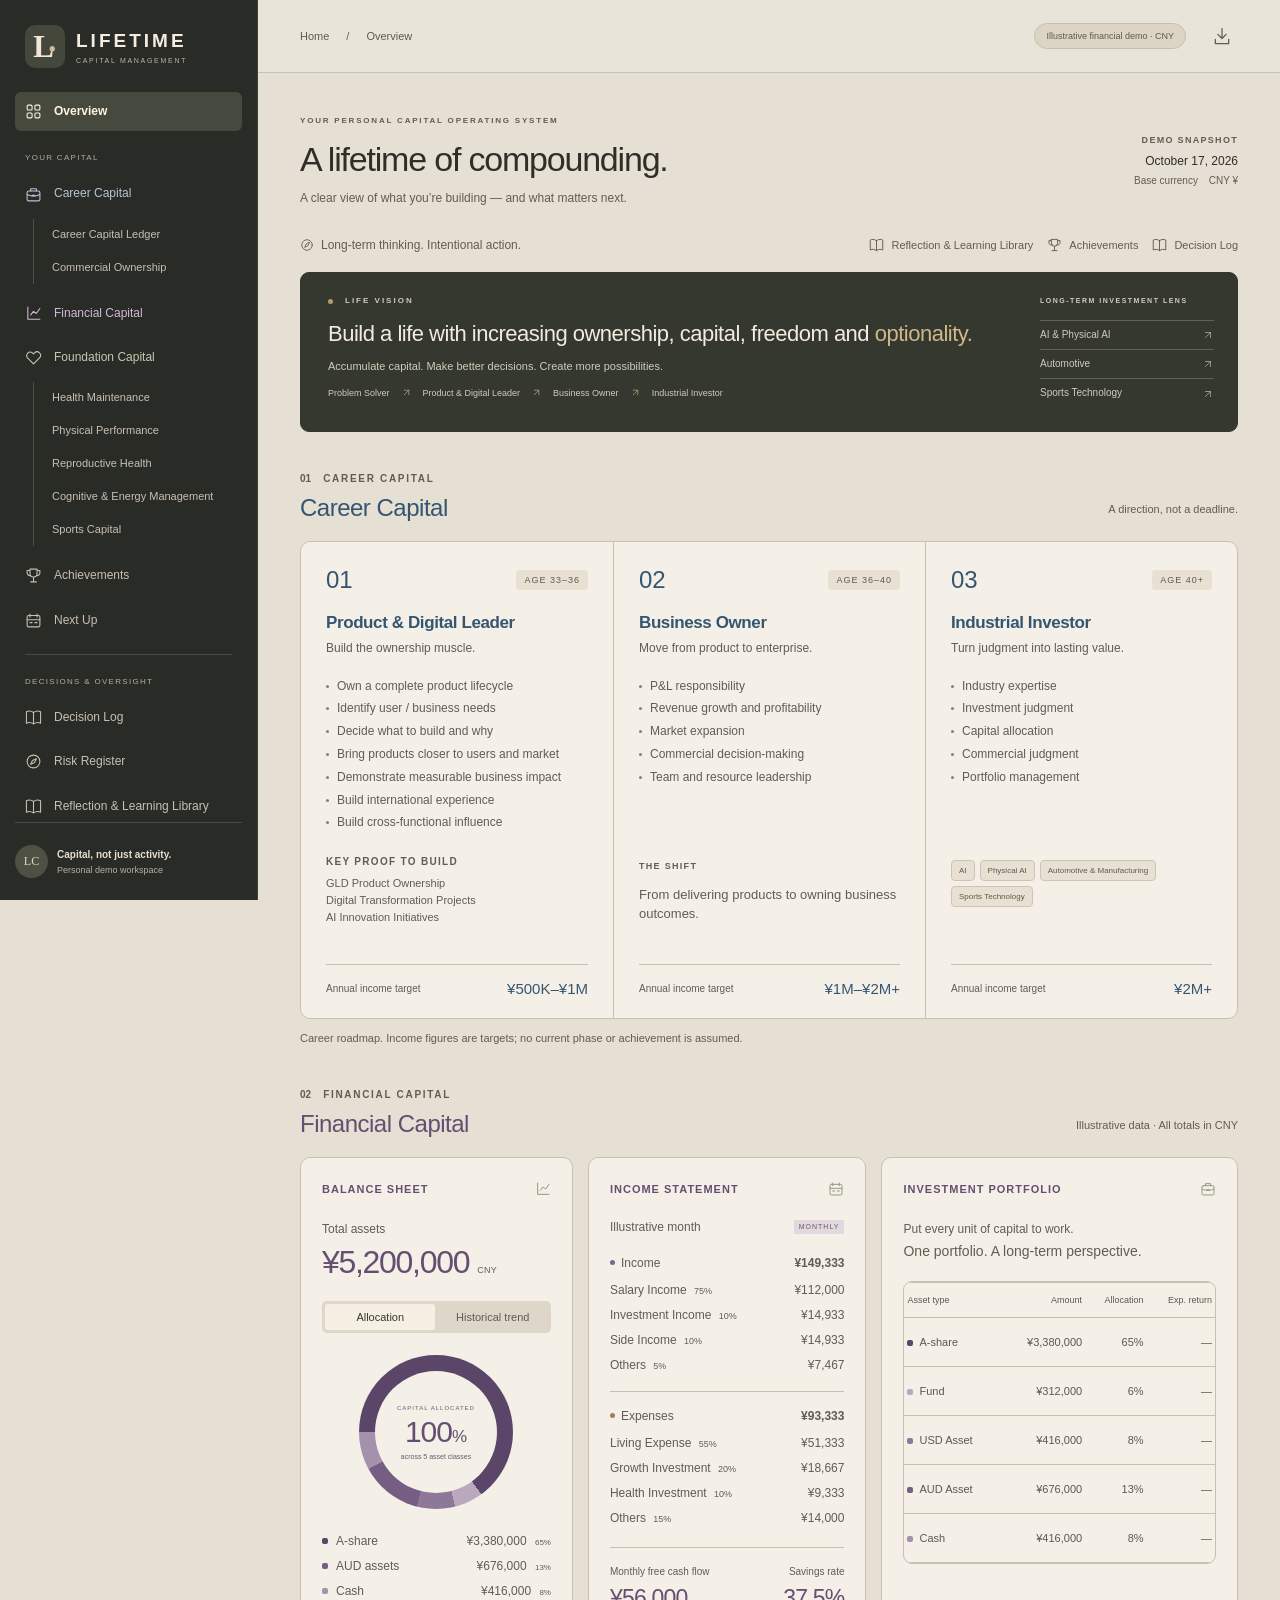
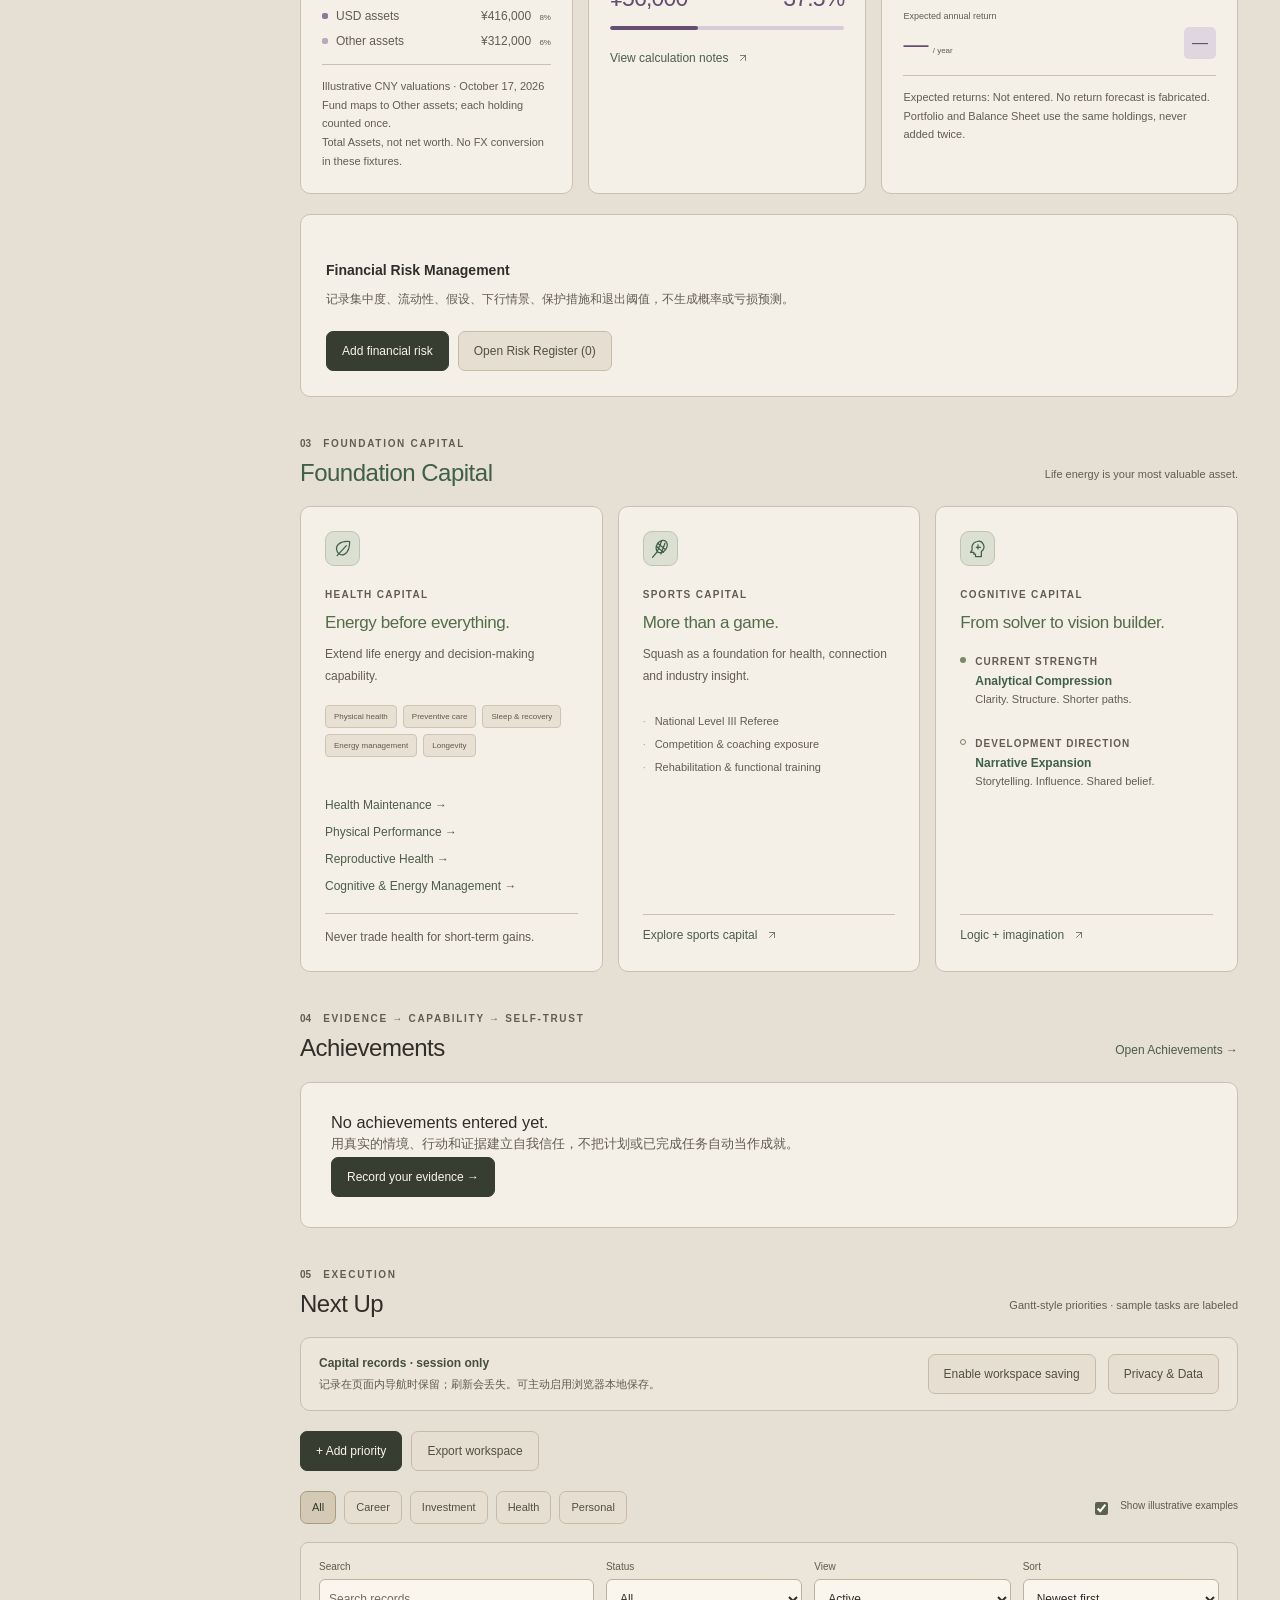
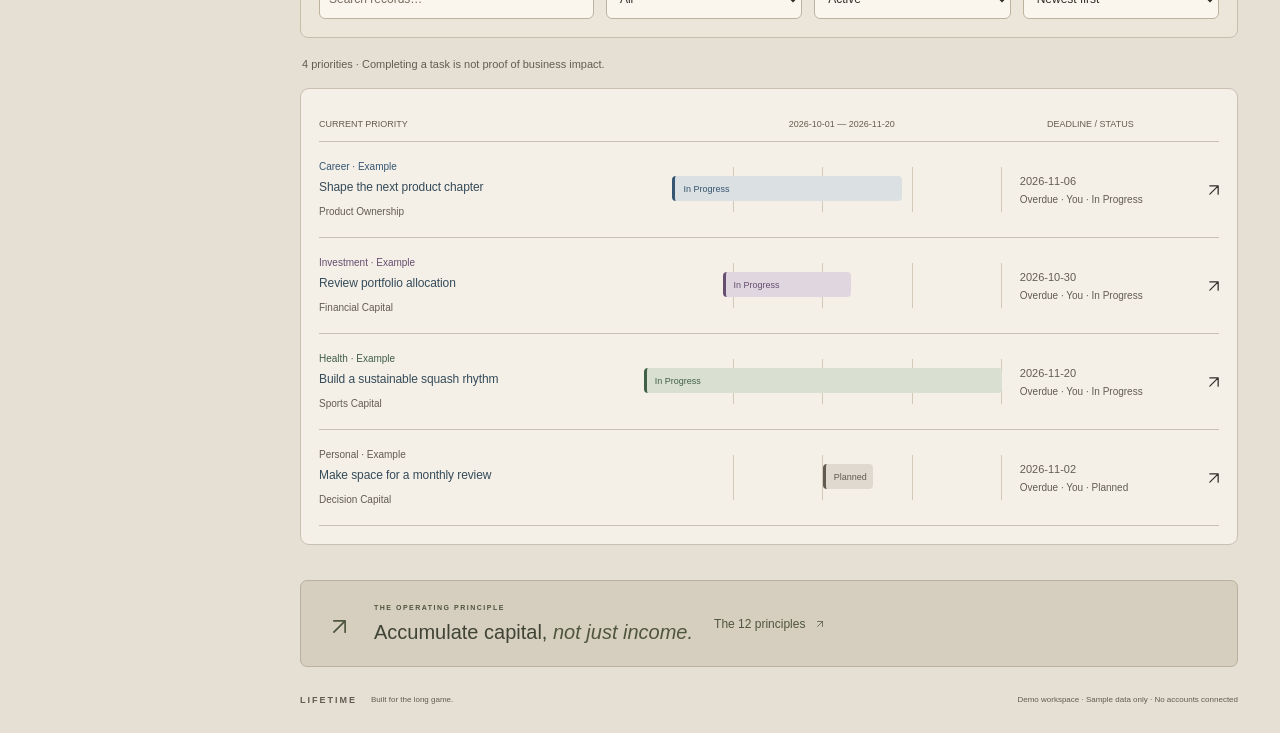
==== commit acebb6eb: "Publish Italian minimal palette with deeper warm neutrals" ====
--- a/index.html
+++ b/index.html
@@ -7,8 +7,8 @@
     <meta name="description" content="A personal capital operating system. Build ownership, capital, freedom and optionality." />
     <title>Lifetime — Capital Management</title>
     <link rel="icon" href="data:image/svg+xml,%3Csvg xmlns='http://www.w3.org/2000/svg' viewBox='0 0 40 40'%3E%3Crect width='40' height='40' rx='10' fill='%23173e35'/%3E%3Cpath d='M12 10v20h17v-4H16V10z' fill='%23e9ddba'/%3E%3C/svg%3E" />
-    <script type="module" crossorigin src="./assets/index-B8S1S8ZS.js"></script>
-    <link rel="stylesheet" crossorigin href="./assets/index-C9ZWKX0N.css">
+    <script type="module" crossorigin src="./assets/index-DHvjBtXk.js"></script>
+    <link rel="stylesheet" crossorigin href="./assets/index-CsfL43uh.css">
   </head>
   <body>
     <div id="app"></div>
--- a/assets/index-CsfL43uh.css
+++ b/assets/index-CsfL43uh.css
@@ -0,0 +1 @@
+:root{font-family:Inter,-apple-system,BlinkMacSystemFont,Segoe UI,sans-serif;color:#273730;background:#f6f7f3;font-synthesis:none;font-weight:400;--green:#234f43;--muted:#7a827c;--line:#e5e8e1;--gold:#c3aa76;--sidebar:242px}*{box-sizing:border-box}html{scroll-behavior:smooth;scroll-padding-top:95px}body{margin:0}button,a{-webkit-tap-highlight-color:transparent}button{font:inherit;cursor:pointer}button:focus-visible,a:focus-visible{outline:3px solid #b69a62;outline-offset:4px}a{color:inherit;text-decoration:none}button{color:inherit}svg{flex-shrink:0}button{border:0;background:none}h1,h2,h3,p{margin:0}button:hover{filter:brightness(.95)}.icon{vertical-align:middle}.muted{color:var(--muted)}.tiny-label{font-size:9px;font-weight:650;letter-spacing:1.3px;color:var(--muted);display:block;line-height:1.5}.eyebrow{font-size:10px;font-weight:650;letter-spacing:1.7px;display:flex;align-items:center;gap:12px;color:var(--muted);line-height:1.5}.eyebrow>span:not(.gold-dot){font-size:10px;letter-spacing:0;color:#9ba59a}.sidebar{position:fixed;inset:0 auto 0 0;width:var(--sidebar);background:#fdfdfa;border-right:1px solid var(--line);padding:34px 20px 0;display:flex;flex-direction:column;z-index:30}.brand{display:flex;align-items:center;gap:11px;padding:0 10px;margin-bottom:49px;font-size:19px;font-weight:600;letter-spacing:3px}.brand small{display:block;font-size:7px;font-weight:500;letter-spacing:1.7px;margin-top:5px}.brand-mark{font-family:Georgia,serif;font-size:31px;letter-spacing:-5px;background:#234f43;color:#f5f1dc;border-radius:10px;width:40px;height:43px;display:flex;align-items:center;justify-content:center;padding-right:6px}.brand-mark span{font-size:20px;align-self:end;margin-bottom:7px;color:var(--gold)}.workspace-label{font-size:8px;letter-spacing:1.4px;color:#90978e;padding:0 12px;margin-bottom:15px}.nav-link{display:flex;align-items:center;gap:12px;padding:13px;margin-bottom:5px;font-size:12px;color:#747c75;width:100%;text-align:left;border-radius:6px}.nav-link .icon{width:17px;height:17px}.nav-link:hover{background:#f0f2ec}.nav-link.active{background:#eaf0e7;color:#234f43;font-weight:600}.nav-indicator{margin-left:auto}.active .nav-indicator{width:5px;height:5px;border-radius:50%;background:var(--green)}.sidebar-rule{height:1px;background:var(--line);margin:26px 12px}.sidebar-bottom{margin-top:auto}.sidebar-quote{font-family:Georgia,serif;font-style:italic;font-size:17px;line-height:1.6;color:#7b887c;padding:35px 15px}.profile{border-top:1px solid var(--line);display:flex;align-items:center;gap:9px;padding:22px 0}.avatar{background:#e8eade;width:33px;height:33px;display:grid;place-items:center;font-family:Georgia,serif;font-size:12px;color:#465443;border-radius:50%}.profile strong{display:block;font-size:10px;font-weight:600}.profile small{font-size:9px;color:#8b928a;display:block;margin-top:5px}.profile-dot{width:5px;height:5px;border-radius:50%;background:#63886a;margin-left:auto}.shell{margin-left:var(--sidebar)}.topbar{height:73px;border-bottom:1px solid var(--line);padding:0 42px;display:flex;align-items:center;justify-content:space-between;background:#fcfcf9eb;position:sticky;top:0;z-index:20;-webkit-backdrop-filter:blur(15px);backdrop-filter:blur(15px)}.breadcrumb{font-size:11px;display:flex;align-items:center;gap:17px;color:#90968d}.breadcrumb strong{color:#465248;font-weight:500}.slash{color:#bdc3b8}.top-actions{display:flex;align-items:center;gap:20px}.demo-badge{border:1px solid #dce4d5;background:#f0f4eb;border-radius:20px;padding:7px 11px;font-size:9px;display:flex;align-items:center;gap:7px;color:#5f775b}.demo-badge i,.timeline-footer i{width:5px;height:5px;border-radius:50%;background:#71916c;display:inline-block}.icon-button{width:32px;height:32px;display:grid;place-items:center;border-radius:5px;color:#7a8479}.icon-button:hover{background:#eaf0e7}main{max-width:1690px;margin:auto;padding:42px 42px 0}.page-intro{display:flex;align-items:center;justify-content:space-between;gap:20px;margin-bottom:30px}.page-intro .eyebrow{font-size:8px;letter-spacing:1.8px;margin-bottom:13px}h1{font-family:Georgia,Times New Roman,serif;font-weight:400;font-size:38px;letter-spacing:-1.3px;line-height:1.15}.page-intro p{font-size:12px;color:#858b80;margin-top:12px}.review-date{text-align:right;display:flex;flex-direction:column;gap:7px}.review-date strong{font-size:12px;font-weight:500}.review-date>span:last-child{font-size:10px;color:#87907f}.review-date b{color:#5d6958;font-weight:500;margin-left:8px}.workspace-tools{display:flex;align-items:center;justify-content:space-between;font-size:10px;margin-bottom:17px;gap:12px}.workspace-tools>span{display:flex;align-items:center;gap:7px;color:#798675}.workspace-tools>span .icon{width:14px;height:14px}.workspace-tools>div{display:flex;gap:15px}.workspace-tools button{display:flex;align-items:center;gap:6px;font-size:9px;padding:5px 0;color:#6d7869}.workspace-tools button .icon{width:13px;height:13px}.soon{font-size:7px;color:#8b9382;border:1px solid #e0e4d8;border-radius:3px;padding:2px 4px}.vision-card{background:#173e35;border-radius:10px;min-height:343px;display:grid;grid-template-columns:1fr 270px;color:#eaf0e6;overflow:hidden;position:relative;box-shadow:0 8px 20px #173e3509}.vision-content{padding:35px 37px;z-index:1}.vision-card .eyebrow{color:#b6c8b4;font-size:9px;letter-spacing:2px}.gold-dot{width:5px;height:5px;border-radius:50%;background:var(--gold)}.vision-card h2{font-family:Georgia,Times New Roman,serif;font-weight:400;font-size:35px;line-height:1.24;letter-spacing:-.6px;margin:20px 0 16px}.vision-card h2 em{color:#d5c18d;font-weight:400}.vision-card p{font-size:10px;color:#a3b8a8}.vision-path{display:flex;gap:11px;align-items:center;font-size:9px;color:#c5d1c1;margin-top:32px;flex-wrap:wrap}.vision-path b{font-weight:400;color:#b3a776}.vision-side{position:relative;display:flex;flex-direction:column;justify-content:end;padding:30px 30px 30px 13px}.orbital{width:240px;height:240px;position:absolute;right:8px;top:-13px;display:grid;place-items:center}.orbit{position:absolute;border:1px solid #b8c7a325;border-radius:50%;width:200px;height:200px}.o2{width:147px;height:147px}.o3{width:94px;height:94px}.orbit-center{font-family:Georgia,serif;font-size:38px;color:#d5c18d9c;transform:rotate(-10deg)}.orbital:before,.orbital:after{content:"";position:absolute;background:#b8c7a312;width:1px;height:240px;transform:rotate(35deg)}.orbital:after{transform:rotate(-55deg)}.orbital i{position:absolute;width:8px;height:8px;border-radius:50%;background:#cfb882;left:38px;top:47px;box-shadow:0 0 25px #dbc68155}.investment-focus{z-index:1;background:linear-gradient(0deg,#173e35 75%,#173e3500);padding-top:18px}.investment-focus .tiny-label{color:#93aa94;font-size:7px;letter-spacing:1.5px;margin-bottom:13px}.investment-focus>div{font-size:11px;padding:8px 0;border-top:1px solid #ffffff14;display:flex;justify-content:space-between;color:#d0dacb}.investment-focus>div span{color:#aeb896}section:not(.vision-card){margin-top:39px}.section-heading{display:flex;align-items:end;justify-content:space-between;gap:16px;margin-bottom:19px}.section-heading h2{font-family:Georgia,serif;font-size:25px;font-weight:400;letter-spacing:-.4px;margin-top:8px}.section-note{font-size:9px;color:#92988b;padding-bottom:3px;text-align:right}.career-grid{display:grid;grid-template-columns:repeat(3,minmax(0,1fr));border:1px solid var(--line);border-radius:9px;background:#fdfdfa;overflow:hidden}.career-card{padding:24px 25px 21px;display:flex;flex-direction:column;position:relative}.career-card+.career-card{border-left:1px solid var(--line)}.phase-top{display:flex;justify-content:space-between;align-items:center;margin-bottom:19px}.phase-number{font-family:Georgia,serif;font-size:24px;color:#a3b19a;font-style:italic}.age{font-size:9px;letter-spacing:1px;color:#89927e;background:#f1f3eb;padding:5px 8px;border-radius:3px}.career-card h3{font-size:16px;font-weight:550;letter-spacing:-.4px}.career-card>.muted{font-size:10px;margin-top:8px}.goal-list{list-style:none;padding:0;margin:20px 0;font-size:10px;line-height:2.1;color:#6a7667}.goal-list li{display:flex;gap:8px;align-items:baseline}.goal-list li:before{content:"";height:3px;width:3px;background:#9ba990;display:inline-block;flex-shrink:0;border-radius:50%;transform:translateY(-2px)}.proof,.phase-context{margin-top:auto;min-height:93px}.proof .tiny-label{font-size:8px;margin-bottom:8px}.proof>span:not(.tiny-label){display:block;font-size:9px;color:#6b7b63;margin-top:5px}.phase-context{display:flex;align-content:start;gap:5px;flex-wrap:wrap;padding-top:6px}.phase-context p{font-family:Georgia,serif;font-size:14px;line-height:1.5;color:#7c8972;margin-top:6px}.tag{font-size:8px;padding:5px 7px;border:1px solid #e5e9dc;border-radius:4px;color:#79846f;height:fit-content}.income-target{border-top:1px solid var(--line);padding-top:15px;margin-top:17px;display:flex;align-items:center;justify-content:space-between;gap:8px}.income-target>span{font-size:8px;color:#8b927f}.income-target strong{font-size:15px;font-weight:500;color:#53644b}.section-footnote{font-size:9px;color:#919889;margin-top:10px}.finance-grid{display:grid;grid-template-columns:.98fr 1fr 1.28fr;gap:15px}.card{background:#fdfdfa;border:1px solid var(--line);border-radius:9px;overflow:hidden}.balance-card,.income-card,.portfolio-card{padding:23px 21px;min-width:0}.card-heading{display:flex;align-items:center;justify-content:space-between;margin-bottom:23px;gap:8px}.card-heading h3{font-size:9px;letter-spacing:1px;font-weight:600;color:#52644e}.card-heading .icon{color:#98a38c;width:16px;height:16px}.metric-label{font-size:10px;color:#87917c}.large-number{font-size:31px;font-weight:450;letter-spacing:-1.3px;margin:8px 0 20px;white-space:nowrap}.large-number>span{font-size:9px;letter-spacing:.3px;color:#87917c;margin-left:8px}.segmented{display:flex;background:#f0f2eb;border-radius:5px;padding:3px;margin-bottom:18px;gap:2px}.segmented button{font-size:9px;flex:1;padding:7px 2px;border-radius:3px;color:#8a9280;white-space:nowrap}.segmented button.selected{background:#fff;color:#46613e;box-shadow:0 1px 3px #2333230c}.donut-wrap{display:flex;justify-content:center;padding:4px 0 14px}.donut{width:154px;height:154px;border-radius:50%;display:grid;place-items:center;transform:rotate(-90deg)}.donut>div{width:122px;height:122px;border-radius:50%;background:#fdfdfa;display:flex;align-items:center;justify-content:center;flex-direction:column;transform:rotate(90deg)}.donut span{font-size:6px;letter-spacing:1px;color:#929a85}.donut strong{font-size:30px;letter-spacing:-1px;font-weight:400;margin:4px 0;color:#354e2d}.donut strong span{font-size:17px;letter-spacing:0}.donut small{font-size:7px;color:#9a9f8f}.asset-legend>div{display:flex;justify-content:space-between;font-size:9px;margin:11px 0}.asset-legend>div>span{display:flex;align-items:center;gap:8px;color:#7d8873}.asset-legend i,tbody th i{display:inline-block;width:6px;height:6px;border-radius:2px;flex-shrink:0}.asset-legend strong{font-weight:500;font-size:9px;color:#596b4f}.micro-note{font-size:8px;line-height:1.8;color:#8e9783;border-top:1px solid var(--line);padding-top:12px;margin-top:16px}.period-label{display:flex;justify-content:space-between;font-size:10px;color:#64755a;margin-bottom:22px}.period-label span{font-size:7px;letter-spacing:1px;background:#f0f2eb;padding:3px 5px;color:#89957c}.cashflow-section+.cashflow-section{margin-top:19px;padding-top:17px;border-top:1px solid var(--line)}.line-total{display:flex;justify-content:space-between;font-size:11px;margin-bottom:13px;gap:8px}.line-total>span{display:flex;align-items:center;gap:6px}.line-total strong{font-weight:550}.flow-dot{width:5px;height:5px;border-radius:50%;background:#738967}.flow-dot.expense-dot{background:#bda77c}.finance-line{display:flex;justify-content:space-between;gap:8px;font-size:9px;color:#8a9480;margin-top:11px}.finance-line>span:last-child{color:#728268;font-variant-numeric:tabular-nums}.cashflow-result{display:flex;justify-content:space-between;gap:7px;border-top:1px solid var(--line);margin-top:22px;padding-top:18px}.cashflow-result>div{display:flex;flex-direction:column;gap:8px}.cashflow-result>div:last-child{text-align:right}.cashflow-result span{font-size:8px;color:#87927b}.cashflow-result strong{font-size:23px;color:#44603b;font-weight:450;letter-spacing:-.8px}.savings-track{height:4px;background:#eaece3;margin:14px 0 16px;border-radius:3px;overflow:hidden}.savings-track span{display:block;height:100%;background:#839373;border-radius:3px}.text-button{display:flex;align-items:center;gap:9px;font-size:9px;color:#6e815f;padding:5px 0}.text-button .icon{width:12px;height:12px}.portfolio-intro p{font-family:Georgia,serif;font-size:14px;margin-top:7px;color:#6d7c5f;margin-bottom:22px}.table-scroll{overflow-x:auto}table{border-collapse:collapse;width:100%;white-space:nowrap;font-size:9px}thead{border-block:1px solid var(--line);color:#8a957f;font-size:7px}th{text-align:left;font-weight:500}thead th{padding:12px 3px}thead th:not(:first-child){text-align:right}tbody tr{border-bottom:1px solid #eef0e8}tbody th{padding:18px 3px;color:#69795d}tbody th i{margin-right:6px}td{text-align:right;padding:18px 3px;font-size:8px;color:#708065;font-variant-numeric:tabular-nums}.return-summary{display:flex;align-items:end;justify-content:space-between;padding-top:19px;gap:10px}.return-summary>div>span{font-size:9px;color:#89967c;display:block;margin-bottom:9px}.return-summary strong{font-size:25px;font-weight:400;letter-spacing:-.8px;color:#45603c}.return-summary small{font-size:8px;font-weight:400;letter-spacing:0;color:#8d987e;margin-left:5px}.return-rate{font-size:16px;color:#728562;background:#eff3e9;border-radius:5px;padding:7px 8px}.trend-view{min-height:294px;padding-top:10px}.trend-view svg{width:100%;margin-top:20px}.trend-months{display:flex;justify-content:space-between;font-size:8px;color:#8a977c}.history-data{display:grid;grid-template-columns:repeat(3,1fr);gap:12px 8px;margin-top:25px}.history-data>span{font-size:8px;color:#8a977c}.history-data strong{display:block;font-size:10px;color:#526c45;font-weight:500;margin-top:5px}.foundation-grid{display:grid;grid-template-columns:repeat(3,minmax(0,1fr));gap:15px}.foundation-card{padding:24px;display:flex;flex-direction:column}.foundation-icon{color:#768969;background:#f0f3e9;border:1px solid #e5eadc;width:35px;height:35px;border-radius:9px;display:grid;place-items:center;margin-bottom:21px}.foundation-card>.tiny-label{font-size:8px;margin-bottom:9px}.foundation-card h3{font-size:15px;font-weight:500;letter-spacing:-.4px;line-height:1.4}.foundation-card>p{font-size:10px;line-height:1.8;color:#89917e;margin-top:9px}.pill-list{display:flex;flex-wrap:wrap;gap:6px;margin:18px 0 21px}.pill-list span{font-size:8px;color:#849177;border:1px solid #e6eadf;border-radius:4px;padding:6px 8px}.foundation-bottom{font-family:Georgia,serif;font-style:italic;font-size:12px;line-height:1.6;color:#7c8a6d;border-top:1px solid var(--line);padding-top:14px;margin-top:auto}.sport-proof{margin:17px 0}.sport-proof>span{display:block;font-size:9px;color:#86937b;margin:11px 0;padding-left:12px;position:relative}.sport-proof>span:before{content:"·";position:absolute;left:0;color:#9ca98d}.foundation-card>.text-button{margin-top:auto;padding-top:13px;border-top:1px solid var(--line)}.cognitive-row{display:flex;gap:9px;margin-top:19px}.cognitive-dot{width:6px;height:6px;border-radius:50%;background:#869971;flex-shrink:0;margin-top:3px}.cognitive-dot.outline{background:none;border:1px solid #9ca784}.cognitive-row .tiny-label{font-size:6px;letter-spacing:1px}.cognitive-row strong{font-size:10px;font-weight:550;margin-top:5px;display:block;color:#5d7051}.cognitive-row p{font-size:9px;color:#909b83;margin-top:5px;margin-bottom:12px}.timeline-card{padding:0 24px}.timeline-toolbar{display:flex;align-items:center;justify-content:space-between;padding:20px 0;gap:12px}.timeline-label{font-size:11px;color:#53664a;font-weight:500}.timeline-label>span{font-size:8px;color:#9aa38d;font-weight:400;margin-left:9px}.filters{display:flex;gap:4px;flex-wrap:wrap}.filters button{font-size:8px;color:#8d9880;padding:6px 9px;border-radius:4px}.filters button.selected{background:#eaf0e3;color:#5c7451}.timeline-head{display:grid;grid-template-columns:1.2fr 1.4fr .65fr 20px;gap:20px;border-block:1px solid var(--line);padding:13px 0;font-size:7px;letter-spacing:.7px;color:#9aa28e}.timeline-head>div{display:flex;justify-content:space-between;font-size:6px;letter-spacing:.3px}.priority-row{display:grid;grid-template-columns:1.2fr 1.4fr .65fr 20px;gap:20px;width:100%;text-align:left;align-items:center;padding:19px 0;border-bottom:1px solid #ecefe5}.priority-row:hover{background:#f5f7ef;filter:none}.priority-name>strong{display:block;font-size:11px;font-weight:500;line-height:1.5;letter-spacing:-.1px;margin:6px 0;color:#4d6343}.priority-name>small{font-size:8px;color:#96a087}.priority-category{display:flex;align-items:center;gap:5px;font-size:7px;color:#7a8c6b}.priority-category i{width:4px;height:4px;background:#73916e;border-radius:50%}.priority-category.investment i{background:#b6a074}.priority-category.health i{background:#89a7a0}.priority-category.personal i{background:#aaa0b4}.schedule-track{display:block;position:relative;background:repeating-linear-gradient(90deg,transparent,transparent calc(25% - 1px),#ecefe5 calc(25% - 1px),#ecefe5 25%);height:45px}.schedule-bar{display:flex;align-items:center;position:absolute;top:9px;height:25px;border-radius:4px;background:#e3eadd;border-left:3px solid #829a73;color:#6e815f;font-size:7px;padding-left:8px;white-space:nowrap;overflow:hidden}.schedule-bar.investment{background:#eee9dc;border-color:#bcaa7f;color:#9a8b66}.schedule-bar.health{background:#e2ebe7;border-color:#8fa69e;color:#7a9188}.schedule-bar.personal{background:#ebe6ee;border-color:#b3a4bc;color:#918399}.deadline strong{display:block;font-size:11px;color:#6e7e60;font-weight:500}.deadline small{display:block;font-size:7px;color:#99a18e;margin-top:7px}.row-arrow .icon{width:14px;height:14px;color:#a3ad96}.timeline-footer{display:flex;align-items:center;justify-content:space-between;padding:15px 0;font-size:8px;color:#99a38c;gap:15px}.timeline-footer>span{display:flex;gap:7px;align-items:center}.timeline-footer .icon{width:12px;height:12px}.mobile-dates{display:none}.principle-strip{display:flex;align-items:center;gap:21px;border:1px solid #e2e7d9;background:#eef2e7;border-radius:7px;padding:22px 25px;margin-top:35px}.principle-symbol{font-size:28px;font-family:Georgia,serif;color:#a7b18e}.principle-strip .tiny-label{font-size:7px;letter-spacing:1.5px;color:#8b977a}.principle-strip p{font-family:Georgia,serif;font-size:20px;font-weight:400;margin-top:7px;color:#627553}.principle-strip p em{font-weight:400;color:#93a17e}.principle-strip button{margin-left:auto;white-space:nowrap}footer{display:flex;align-items:center;justify-content:space-between;gap:15px;padding:28px 0;font-size:8px;color:#a1a894}footer>div{display:flex;align-items:center;gap:14px}.footer-brand{font-size:9px;letter-spacing:2px;color:#819074;font-weight:600}.mobile-menu{display:none}.skip-link{position:fixed;top:-100px;left:20px;z-index:100;background:var(--green);color:#fff;padding:12px}.skip-link:focus{top:10px}.sr-only{position:absolute;width:1px;height:1px;margin:-1px;padding:0;clip:rect(0,0,0,0);overflow:hidden}dialog{border:1px solid #dce3d6;border-radius:14px;max-width:600px;width:calc(100% - 32px);max-height:85vh;padding:28px;background:#fdfdfa;color:#43523e;box-shadow:0 25px 100px #10261b33}dialog::backdrop{background:#10261b70;-webkit-backdrop-filter:blur(4px);backdrop-filter:blur(4px)}.dialog-header{display:flex;justify-content:space-between;align-items:center;margin-bottom:20px}.dialog-header>.tiny-label{font-size:8px}dialog h2{font-family:Georgia,serif;font-size:30px;line-height:1.2;font-weight:400;margin-bottom:18px}dialog p{font-size:12px;line-height:1.9;color:#7e8972;margin-top:16px}dialog .dialog-lead{font-size:16px;line-height:1.6;color:#5a7150}dialog h3{font-size:12px;margin-top:25px}dialog .dialog-badge{display:inline-block;font-size:8px;letter-spacing:1px;background:#ecf0e6;color:#819271;padding:7px 9px;border-radius:4px}.principles-list{padding-left:26px;font-size:13px;line-height:1.8}.principles-list li{padding:10px 0 10px 6px;border-bottom:1px solid var(--line)}.principles-list li::marker{color:#a6b297}.detail-list{font-size:12px;line-height:2;color:#7b8d6d;padding-left:20px}.detail-grid{display:grid;grid-template-columns:1fr 1fr;gap:20px;margin:25px 0}.detail-grid dt{font-size:9px;color:#97a08c}.detail-grid dd{font-size:13px;margin:7px 0 0}.calculation-list dt{font-size:12px;font-weight:600;margin-top:20px}.calculation-list dd{margin:8px 0 0;font-size:12px;line-height:1.8;color:#86927b}.toast{position:fixed;bottom:25px;left:50%;transform:translate(-50%);background:#234f43;color:#fff;border-radius:8px;padding:15px 22px;z-index:100;font-size:12px;box-shadow:0 8px 30px #234f4330}@media(min-width:1600px){main{padding-inline:64px}.topbar{padding-inline:64px}.vision-card{min-height:360px}.vision-card h2{font-size:40px}.vision-content{padding:40px}.finance-grid{gap:20px}.balance-card,.income-card,.portfolio-card{padding:27px}}@media(max-width:1250px){:root{--sidebar:210px}main{padding:32px 26px 0}.topbar{padding-inline:26px}.sidebar{padding-inline:13px}.brand{font-size:17px;gap:8px}.brand small{font-size:6px}.workspace-label{font-size:7px}.finance-grid{grid-template-columns:1fr 1fr}.portfolio-card{grid-column:1/-1}.portfolio-card table,.portfolio-card td{font-size:11px}.portfolio-card thead{font-size:9px}.portfolio-card .return-summary{justify-content:start;gap:35px}.career-card{padding:21px 18px}.career-card h3{font-size:14px}.income-target{flex-direction:column;align-items:start}.foundation-card{padding:20px}.vision-card{grid-template-columns:1fr 210px}.vision-content{padding:30px}.vision-card h2{font-size:31px}.vision-path{font-size:8px;gap:8px}.vision-side{padding-right:22px}.orbital{right:-30px}.vision-card p{font-size:9px}.section-note{max-width:220px}.timeline-head,.priority-row{grid-template-columns:1.2fr 1.2fr .55fr 13px;gap:13px}.timeline-card{padding-inline:18px}.priority-name>strong{font-size:10px}.timeline-footer>span:last-child{display:none}.foundation-card h3{font-size:14px}.workspace-tools>span{font-size:9px}.workspace-tools>div{gap:10px}.workspace-tools button{font-size:8px}.workspace-tools .soon{display:none}}@media(max-width:960px){:root{--sidebar:76px}.sidebar{padding-inline:12px}.brand{padding:0;justify-content:center;margin-bottom:40px}.brand>span:last-child,.sidebar .workspace-label,.nav-link>span,.sidebar-quote,.profile>div,.profile-dot{display:none}.nav-link{justify-content:center;padding:13px 8px}.nav-link .icon{width:19px;height:19px}.sidebar-rule{margin-inline:3px}.profile{justify-content:center}.sidebar nav{margin-top:12px}.sidebar .nav-indicator{display:none}.vision-card{grid-template-columns:1fr 220px}.page-intro h1{font-size:34px}.foundation-grid{gap:12px}.foundation-card{padding:18px}.timeline-toolbar{flex-wrap:wrap}.career-card .goal-list{font-size:9px}.proof>span:not(.tiny-label){font-size:8px}}@media(max-width:700px){:root{--sidebar:0px}.sidebar{width:245px;transform:translate(-100%);transition:transform .2s;box-shadow:10px 0 60px #14271a22;padding-inline:20px;top:60px}.sidebar.is-open{transform:translate(0)}.sidebar .brand>span:last-child,.sidebar .workspace-label,.sidebar .nav-link>span,.sidebar .sidebar-quote,.sidebar .profile>div{display:block}.sidebar .nav-link{justify-content:start}.sidebar .brand{justify-content:start;margin-bottom:30px}.sidebar .brand-mark{display:flex}.sidebar .brand>span:last-child{font-size:17px}.sidebar .profile{justify-content:start}.mobile-menu{display:grid}.topbar{height:60px;padding-inline:18px}.breadcrumb{gap:12px;font-size:10px}.top-actions{gap:10px}.demo-badge{font-size:8px;padding:6px 9px}main{padding:27px 18px 0}.page-intro{align-items:start;margin-bottom:22px}.page-intro .eyebrow{font-size:6px;letter-spacing:1.2px}.page-intro h1{font-size:30px;max-width:260px}.page-intro p{font-size:10px;line-height:1.7;max-width:240px}.review-date{display:none}.workspace-tools{align-items:start;gap:9px;flex-direction:column}.workspace-tools>div{gap:20px}.workspace-tools button{font-size:8px}.workspace-tools .soon{display:block}.workspace-tools>span{font-size:9px}.vision-card{display:block;min-height:0}.vision-content{padding:27px 24px 24px}.vision-card h2{font-size:30px;line-height:1.3;margin-top:20px}.vision-card p{line-height:1.8;font-size:9px;max-width:260px}.vision-path{font-size:8px;gap:8px;line-height:1.8;margin-top:24px}.vision-side{padding:0 24px 22px;display:block}.orbital{display:none}.investment-focus{padding:15px 0 0;border-top:1px solid #ffffff1f}.investment-focus .tiny-label{font-size:7px;margin-bottom:7px}.investment-focus>div{display:inline-flex;width:49%;font-size:9px;border:none;padding-right:10px;gap:10px}.section-heading{align-items:start;margin-bottom:16px}.section-heading .eyebrow{font-size:8px;letter-spacing:1.4px}.section-heading h2{font-size:24px;line-height:1.2}.section-note{font-size:8px;max-width:115px;line-height:1.8;margin-top:2px}section:not(.vision-card){margin-top:32px}.career-grid{grid-template-columns:1fr}.career-card{padding:24px}.career-card+.career-card{border-left:0;border-top:1px solid var(--line)}.phase-top{margin-bottom:14px}.career-card h3{font-size:18px}.career-card>.muted{font-size:11px}.career-card .goal-list{font-size:11px;line-height:2}.proof,.phase-context{min-height:0}.proof>span:not(.tiny-label){font-size:10px}.phase-context p{max-width:240px}.tag{font-size:9px}.income-target{flex-direction:row;align-items:center}.income-target>span{font-size:10px}.income-target strong{font-size:18px}.section-footnote{line-height:1.8}.finance-grid,.foundation-grid{grid-template-columns:1fr;gap:14px}.portfolio-card{grid-column:auto}.balance-card,.income-card,.portfolio-card{padding:25px}.card-heading h3{font-size:10px}.metric-label{font-size:11px}.large-number{font-size:38px}.segmented button{font-size:10px;padding:9px}.donut{width:180px;height:180px}.donut>div{width:143px;height:143px}.donut strong{font-size:34px}.donut span{font-size:7px}.donut small{font-size:8px}.asset-legend>div,.asset-legend strong{font-size:11px}.asset-legend>div{margin:15px 0}.micro-note{font-size:9px}.finance-line{font-size:11px;margin-top:13px}.period-label,.line-total{font-size:12px}.cashflow-result span{font-size:9px}.cashflow-result strong{font-size:29px}.text-button{font-size:10px}.portfolio-card thead{font-size:8px}.portfolio-card td,table tbody th{font-size:9px}.portfolio-card .return-summary{justify-content:space-between;gap:10px}.return-summary strong{font-size:28px}.foundation-card{padding:25px}.foundation-card h3{font-size:18px}.foundation-card>p{font-size:12px}.pill-list span{font-size:10px}.foundation-bottom{font-size:14px}.sport-proof>span{font-size:11px}.cognitive-row .tiny-label{font-size:8px}.cognitive-row strong{font-size:12px}.cognitive-row p{font-size:11px}.foundation-icon{width:40px;height:40px}.timeline-card{padding-inline:18px}.timeline-toolbar{gap:14px}.timeline-label{font-size:12px}.filters{gap:2px;width:100%;justify-content:space-between}.filters button{font-size:9px;padding:7px 8px}.timeline-head{display:none}.priority-row{grid-template-columns:1fr 20px;gap:12px;position:relative;padding:23px 0}.priority-name>strong{font-size:13px}.priority-name>small{font-size:9px}.priority-category{font-size:9px}.schedule{grid-row:2;grid-column:1/-1}.schedule-track{height:30px}.schedule-bar{height:22px;top:0;font-size:8px}.mobile-dates{display:block;font-size:9px;color:#909d82;margin-top:5px}.deadline{grid-row:3;grid-column:1/-1;display:flex;gap:12px;align-items:center}.deadline>strong{font-size:10px}.deadline small{margin:0;font-size:9px}.row-arrow{grid-row:1;grid-column:2}.timeline-footer{font-size:8px;line-height:1.8}.timeline-footer i{flex-shrink:0}.principle-strip{padding:20px;gap:13px;flex-wrap:wrap}.principle-strip p{font-size:19px;line-height:1.5}.principle-strip .tiny-label{font-size:6px}.principle-strip button{margin-left:34px}.principle-symbol{font-size:25px}footer{align-items:start;flex-direction:column;font-size:8px;line-height:1.8;padding:23px 0}dialog{padding:22px}dialog h2{font-size:26px}.history-data{margin-bottom:18px}.history-data strong{font-size:12px}}@media(prefers-reduced-motion:reduce){html{scroll-behavior:auto}*{transition:none!important}}.asset-legend strong small{font-size:8px;font-weight:400;color:#737f68;margin-left:5px}.metric-label,.finance-line,.career-card>.muted,.foundation-card>p,.cognitive-row p,.sport-proof>span{color:#6f7a66}.micro-note,.section-footnote,.section-note,.timeline-footer{color:#748069}.goal-list{color:#64725c}@media(max-width:700px){.asset-legend strong small{font-size:9px}}.vision-path .icon{width:11px;height:11px}.investment-focus .icon{width:12px;height:12px}.principle-symbol .icon{width:27px;height:27px}:root{--green:#305e9a;--line:#dfe7f1;--muted:#63748d;--sidebar:260px;color:#223851;background:#f3f6fb}body{font-size:14px}.sidebar{background:#fbfcff;padding:25px 15px 0}.brand{font-size:19px;margin-bottom:24px}.brand-mark{background:#263e64}.sidebar nav{overflow-y:auto;min-height:0;padding:2px 5px 12px;flex:1}.nav-link{font-size:12px;color:#52637b;padding:11px 10px}.nav-link.active{background:#e8effc;color:#224d8e}.nav-link:hover{background:#edf2fb}.nav-link span{line-height:1.45}.health-navigation{border-left:1px solid #d5e0f1;margin:0 0 10px 18px;padding-left:9px}.child-link{font-size:11px;padding:8px 9px;margin-bottom:1px}.sidebar-rule{margin:14px 10px}.future-label{display:flex;justify-content:space-between;padding:9px 11px;font-size:11px;color:#7d8ca1}.future-label small{font-size:9px;border:1px solid var(--line);padding:1px 5px;border-radius:4px}.profile{flex-shrink:0;margin-top:auto}.profile strong{font-size:10px}.profile small{font-size:9px}.topbar{background:#fbfcffeb}.demo-badge{background:#edf3ff;color:#42638c;border-color:#d8e4f7}.breadcrumb{max-width:75%;min-width:0}.breadcrumb strong{overflow-wrap:anywhere;font-size:11px}.page-heading{margin-bottom:25px}.page-heading h1{font-family:inherit;font-size:32px;letter-spacing:-1px;margin-top:12px;font-weight:550;line-height:1.25}.page-heading p{color:#5e728d;margin-top:12px;font-size:14px;line-height:1.8}.page-heading .chinese-caption{font-size:12px}.card,.career-grid{background:#fff;border-color:#e0e7f1;box-shadow:0 3px 14px #1c3e6b04;border-radius:12px}.vision-card{background:linear-gradient(120deg,#233f69,#355f87)}.vision-content{padding:30px}.vision-card h2{font-size:32px}.investment-focus{background:none}.workspace-tools{font-size:12px}.workspace-tools a{display:flex;align-items:center;gap:7px;font-size:11px;color:#425e82}.workspace-tools a .icon{width:15px}.eyebrow,.tiny-label{color:#62758d}.section-heading h2{font-family:inherit;font-size:24px;font-weight:500;letter-spacing:-.5px}.section-note,.section-footnote,.micro-note{color:#64758a;font-size:11px;line-height:1.7}.career-card h3{font-size:17px}.career-card>.muted,.goal-list{font-size:12px;color:#5c6e84}.goal-list{line-height:1.9}.proof>span:not(.tiny-label){font-size:11px;color:#5a6e87}.proof .tiny-label,.income-target>span{font-size:10px}.phase-context p{color:#60738c}.income-target strong{color:#325780}.phase-top .age{color:#536c89;background:#eff4fb}.card-heading h3{font-size:11px;color:#3c587d}.metric-label,.finance-line,.asset-legend>div,.asset-legend strong{font-size:12px;color:#5b6f89}.large-number{font-size:32px;color:#233f65}.segmented{background:#edf2fa}.segmented button{font-size:11px}.period-label,.line-total{font-size:12px;color:#526985}.cashflow-result span{font-size:10px}.text-button{font-size:12px;color:#3b6092}.return-summary strong,.cashflow-result strong{color:#315e91}thead{font-size:9px}table tbody th,td{font-size:11px;color:#526985}.foundation-card>p{font-size:12px;color:#64758c}.foundation-card h3{font-size:17px}.sport-proof>span{font-size:11px;color:#63758d}.foundation-icon{background:#eff3fc;border-color:#dde5f6;color:#5c7cb0}.health-links{display:grid;gap:9px;margin:18px 0;font-size:12px}.health-links a{color:#2e609e;line-height:1.5}.health-links a:hover{text-decoration:underline}.foundation-card .tiny-label{font-size:10px}.cognitive-row strong{font-size:12px}.cognitive-row p,.filters button{font-size:11px}.timeline-label{font-size:13px}.timeline-label>span{font-size:10px}.timeline-head{font-size:9px}.priority-name>strong{font-size:12px}.priority-category,.priority-name>small,.deadline small{font-size:10px}.schedule-bar{font-size:9px}.principle-strip{background:#edf2fb;border-color:#dde6f4}.principle-strip p{color:#47688e}.standalone-section{margin:0!important}.framework-grid{display:grid;grid-template-columns:repeat(2,minmax(0,1fr));gap:20px;margin-top:22px}.framework-panel{padding:25px;margin-top:0!important}.framework-panel h2{font-size:18px;font-weight:550;margin-bottom:15px}.framework-panel p,.framework-panel li{font-size:13px;line-height:1.9;color:#586d88}.framework-panel ul{padding-left:20px}.empty-state{padding:30px;margin:20px 0}.empty-state h2{font-size:22px;margin:15px 0;font-weight:500}.empty-state p{line-height:1.9;color:#62738b;font-size:13px}.record-badge{font-size:10px;letter-spacing:.8px;color:#556e99;background:#eef3fc;border-radius:4px;padding:6px 8px;display:inline-block}.scope-notice{font-size:12px;color:#5f728d;line-height:1.8;background:#eaf1fc;border:1px solid #dce7f8;padding:14px 17px;border-radius:8px;margin-bottom:20px}.primary-button,.secondary-button{display:inline-flex;align-items:center;justify-content:center;gap:6px;border-radius:7px;padding:10px 15px;font-size:12px;line-height:1.5;text-align:center}.primary-button{background:#305f9c;color:#fff}.secondary-button{background:#eef3fb;color:#3e5d88;border:1px solid #dae4f3}.framework-panel .primary-button{margin-top:15px}.principles-list.card{padding:24px 24px 24px 52px}.principles-list li{font-size:14px;line-height:1.7}.breadcrumb a{color:#5a7294}main:focus{outline:none}.skip-link{z-index:100}.mobile-menu{color:#49658b}@media(max-width:1250px){:root{--sidebar:245px}.finance-grid{grid-template-columns:1fr 1fr}.foundation-grid{grid-template-columns:1fr}.foundation-card{padding:25px}.foundation-card .cognitive-row{margin-top:15px}.sidebar .brand{font-size:17px}.goal-list{font-size:11px}.section-heading h2{font-size:22px}}@media(min-width:701px)and (max-width:960px){:root{--sidebar:220px}.sidebar .brand{justify-content:start;margin-bottom:20px}.sidebar .brand>span:last-child,.sidebar .nav-link>span,.sidebar .profile>div{display:block}.sidebar .nav-link{justify-content:start}.sidebar .nav-link .icon{width:16px;height:16px}.sidebar .child-link{font-size:10px}.sidebar .brand>span:last-child{font-size:14px}.sidebar .profile{justify-content:start}.career-grid{grid-template-columns:1fr}.career-card+.career-card{border-left:0;border-top:1px solid var(--line)}.finance-grid{grid-template-columns:1fr}.portfolio-card{grid-column:auto}.vision-card{grid-template-columns:1fr}.vision-side{display:none}.framework-grid{grid-template-columns:1fr}}@media(max-width:700px){:root{--sidebar:0px}.sidebar{width:min(300px,90vw);top:60px;padding:20px 12px 0}.sidebar .brand{margin-bottom:15px}.sidebar nav{margin-top:0}.sidebar .brand>span:last-child{font-size:18px}.sidebar .nav-link>span{display:block}.sidebar .child-link,.sidebar .nav-link,.future-label{font-size:12px}.topbar{padding-inline:12px;gap:8px}.top-actions{gap:3px}.demo-badge{font-size:8px;padding:6px}.breadcrumb{gap:7px}.breadcrumb strong{font-size:10px;line-height:1.5}.breadcrumb>a,.breadcrumb>.slash{display:none}.framework-grid{grid-template-columns:1fr;gap:15px}.page-heading h1{font-size:27px}.page-heading p{font-size:13px}.section-heading{flex-wrap:wrap}.section-note{max-width:100%;text-align:left}.goal-list{font-size:12px}.workspace-tools a{font-size:10px}.workspace-tools>div{gap:12px}.timeline-toolbar{gap:12px}.filters button{font-size:10px}.priority-name>strong{font-size:13px}.finance-grid,.foundation-grid{grid-template-columns:1fr}.page-intro h1{font-size:30px}.framework-panel{padding:21px}.card-heading h3{font-size:11px}}.page-actions{display:flex;flex-wrap:wrap;gap:9px;margin-top:20px}.privacy-banner{display:flex;align-items:center;flex-wrap:wrap;gap:12px;background:#edf4fc;border:1px solid #d5e4f7;border-radius:10px;padding:16px 18px;margin-bottom:18px}.privacy-banner>div{flex:1;min-width:230px}.privacy-banner strong{font-size:12px;color:#335b89}.privacy-banner p{font-size:11px;color:#526c8c;line-height:1.7;margin-top:5px}.storage-warning{background:#fff3e5;border-color:#ead5b4}.health-metrics{display:grid;grid-template-columns:repeat(4,minmax(0,1fr));gap:14px;margin:22px 0}.health-metrics .card{padding:20px;min-width:0}.health-metrics .card:nth-child(2){background:#f1f6ff}.health-metrics .card:nth-child(3){background:#f2f8f7}.health-metrics .card:nth-child(4){background:#f5f2fc}.health-metrics .card>span{font-size:12px;color:#4f6685;line-height:1.5;display:block}.health-metrics strong{font-size:25px;font-weight:500;letter-spacing:-.5px;display:block;margin:14px 0 10px;color:#2f4b72;overflow-wrap:anywhere}.health-metrics strong small{font-size:12px;letter-spacing:0;color:#627694}.health-metrics p{font-size:10px;color:#607593;line-height:1.6}.health-sections{display:grid;gap:20px}.health-panel{margin-top:20px!important;padding:25px;min-width:0;scroll-margin-top:95px}.health-sections>.health-panel{margin-top:0!important}.health-panel-heading{display:flex;justify-content:space-between;align-items:start;gap:15px;margin-bottom:20px}.health-panel-heading>div{min-width:0}.health-panel h2{font-size:19px;font-weight:550;line-height:1.4;margin:6px 0 10px;color:#2c466b}.health-panel h3{font-size:14px;margin:22px 0 10px;color:#3f5e84}.health-panel p{font-size:12px;line-height:1.9;color:#5c7290}.health-panel-heading>.primary-button{flex-shrink:0}.health-panel .tiny-label{font-size:9px}.empty-record{padding:22px;border:1px dashed #d7e2f2;border-radius:8px;background:#fafcff}.empty-record strong{font-size:13px;color:#526e93;font-weight:500}.empty-record p{font-size:12px;margin-top:8px}.health-record{border-top:1px solid var(--line);padding:18px 0 12px}.health-record summary{display:flex;align-items:center;justify-content:space-between;gap:12px;cursor:pointer}.health-record summary strong{display:block;font-size:14px;color:#35567f;overflow-wrap:anywhere}.health-record summary span span{display:block;font-size:11px;color:#687d99;margin-top:8px}.record-open{font-size:11px;color:#5d7eae;white-space:nowrap}.record-fields{display:grid;grid-template-columns:1fr 1fr;gap:18px;margin:22px 0}.record-fields dt{font-size:11px;color:#657e9d}.record-fields dd{font-size:13px;color:#344f71;line-height:1.8;margin:6px 0 0;white-space:pre-wrap;overflow-wrap:anywhere}.record-actions{display:flex;gap:20px;justify-content:end;margin-top:12px}.danger-text{color:#a54555!important}.recovery-guide{background:#f1f6fc;border:1px solid #deE7f4;padding:18px;border-radius:8px;margin-bottom:18px}.recovery-guide summary{font-size:13px;font-weight:550;color:#46668f;cursor:pointer}.recovery-guide ul{font-size:12px;line-height:2;color:#5f7593;padding-left:19px}.form-privacy{font-size:12px!important;color:#5b7396!important;background:#edf3fc;padding:12px;border-radius:7px}.health-form{margin-top:20px}.form-fields{display:grid;grid-template-columns:1fr 1fr;gap:18px}.form-field{min-width:0}.form-field label{display:block;font-size:12px;color:#4b6587;margin-bottom:8px;line-height:1.6}.form-field input,.form-field textarea,.form-field select{width:100%;border:1px solid #cdd9eb;border-radius:6px;padding:10px;background:#fff;color:#263e5f;font:inherit;font-size:13px;min-height:42px}.form-field textarea{resize:vertical}.full-width{grid-column:1/-1}.check-field{display:flex;align-items:start;gap:9px;font-size:12px;line-height:1.8;margin:15px 0;color:#526b8c}.check-field input{margin-top:5px}.checklist-field{border:1px solid #d8e3f3;border-radius:8px;padding:16px}.checklist-field legend{font-size:13px;color:#46648e;padding:0 7px}.checklist-field label{display:flex;gap:9px;font-size:12px;color:#5a7392;line-height:1.8;margin-top:12px}.checklist-field input{align-self:start;margin-top:5px;flex-shrink:0}.checklist-field p{font-size:11px}.form-actions{display:flex;justify-content:end;gap:10px;border-top:1px solid var(--line);padding-top:18px;margin-top:20px}.form-error{color:#a0394c!important;font-size:12px;line-height:1.8;white-space:pre-wrap}.form-error:not(:empty){padding:12px;background:#fff0f1;border-radius:6px;margin-top:15px}.health-form button:focus-visible{outline-offset:2px}dialog:has(.health-form){max-width:760px}.trend-grid{display:grid;grid-template-columns:repeat(2,minmax(0,1fr));gap:20px}.trend-panel{padding:18px;background:#f8faff;border:1px solid #e0e8f5;border-radius:8px;min-width:0}.trend-panel h3{font-size:13px;margin:0 0 12px}.trend-panel h3 span{color:#7184a0;font-size:10px;font-weight:400;margin-left:5px}.trend-panel svg{width:100%;max-height:160px}.trend-panel details{font-size:11px;color:#5979a3;line-height:1.9}.trend-panel small{font-size:10px;color:#657e9d;display:block;line-height:1.7;margin-top:10px}.empty-inline{font-size:12px;color:#677e9d;line-height:1.9}.calendar-controls{display:flex;gap:6px;flex-wrap:wrap}.calendar-controls .secondary-button{padding:7px 10px}.week-grid{display:grid;grid-template-columns:repeat(7,minmax(0,1fr));border:1px solid #dfe7f3;border-radius:7px;overflow:hidden}.week-grid>div{padding:12px 8px;min-height:105px;min-width:0}.week-grid>div+div{border-left:1px solid #dfe7f3}.week-grid>div>span{font-size:10px;color:#7084a2;display:block}.week-grid strong{font-size:12px;display:block;margin-top:5px;color:#48668d;font-weight:500}.week-grid small{font-size:10px;display:block;color:#7d8fa8;margin-top:15px}.week-grid a{font-size:9px;color:#3e6090;display:block;line-height:1.7;margin-top:10px;padding:5px;background:#eaf1fc;border-radius:4px;overflow-wrap:anywhere}.action-review ul{list-style:none;padding:0}.action-review li{padding:12px 0;border-bottom:1px solid var(--line)}.action-review li strong{font-size:13px;font-weight:500;display:block;overflow-wrap:anywhere}.action-review li span{display:block;font-size:11px;margin-top:7px;color:#677f9d}.settings-actions{display:flex;gap:10px;flex-wrap:wrap;margin:20px 0}.health-record details summary:focus-visible,.recovery-guide summary:focus-visible{outline:3px solid #7099d4;outline-offset:5px}input:focus,textarea:focus,select:focus{outline:2px solid #6d9dd7;outline-offset:2px}button:focus-visible,a:focus-visible{outline-color:#668fcd}.health-panel h2:focus{outline:none}@media(max-width:1250px){.health-metrics{grid-template-columns:repeat(2,minmax(0,1fr))}.health-panel-heading{flex-wrap:wrap}.week-grid{grid-template-columns:repeat(4,minmax(0,1fr))}.week-grid>div{border-bottom:1px solid #dfe7f3}.week-grid>div:nth-child(5){border-left:0}}@media(max-width:700px){.health-metrics{gap:10px}.health-metrics .card{padding:15px}.health-metrics strong{font-size:20px}.health-metrics .card>span{font-size:11px}.health-panel{padding:20px}.health-panel h2{font-size:18px}.health-panel-heading>.primary-button{font-size:11px;padding:9px 12px}.privacy-banner>div{min-width:100%}.health-panel-heading{gap:12px}.form-fields,.record-fields,.trend-grid{grid-template-columns:1fr}.full-width{grid-column:auto}.health-form{margin-top:15px}.week-grid{grid-template-columns:repeat(2,minmax(0,1fr))}.week-grid>div:nth-child(odd){border-left:0}.week-grid>div{min-height:85px}.week-grid a,.calendar-controls .secondary-button{font-size:11px}.health-record summary strong{font-size:13px}.health-record summary{align-items:start}.record-open{font-size:10px}.page-actions .secondary-button{font-size:11px}.form-field input,.form-field textarea,.form-field select{font-size:16px}.record-fields dd{font-size:13px}.health-panel-heading .record-badge{font-size:9px}.scope-notice{font-size:12px}}dialog{background:#fcfdff;color:#2d4567;border-color:#d6e2f4}dialog h2{font-family:inherit;font-weight:500;color:#2f4b73;font-size:26px}dialog::backdrop{background:#162f5360}.close-dialog{color:#5d7597}.primary-button:hover{background:#274f85;color:#fff}.secondary-button:hover{background:#e2ecfc}.health-links a:focus-visible{outline-offset:3px}.standalone-section .section-heading h1{font-family:inherit;font-size:30px;font-weight:550;letter-spacing:-.7px;margin-top:10px;line-height:1.3}.health-panel-heading h2{overflow-wrap:anywhere}@media(max-width:700px){.standalone-section .section-heading h1{font-size:26px}}:root{--ink:#293b48;--muted:#66756f;--green:#526c5d;--line:#dedfd6;--sidebar:258px;color:var(--ink);background:#f6f5f0;font-family:Inter,-apple-system,BlinkMacSystemFont,Segoe UI,sans-serif}.sidebar{background:#fbfbf7;border-color:#e1e2da}.brand{color:#283f40}.brand-mark{background:#425b50}.navigation-scroll{flex:1;min-height:0;overflow-y:auto;padding-bottom:16px}.sidebar nav{overflow:visible;padding:0;flex:none}.sidebar .workspace-label{font-size:8px;letter-spacing:1.3px;color:#7c8981;margin:22px 10px 12px;padding:0}.nav-link{color:#65736d;font-size:12px}.nav-link:hover{background:#eef0e9}.nav-link.active{color:#355547;background:#e6ece3}.health-navigation,.career-navigation{border-left:1px solid #dde3d8;margin:0 0 10px 18px;padding-left:9px}.child-link{font-size:11px;padding:8px 9px}.home-link{margin-bottom:8px}.topbar{background:#fbfbf7ed;border-color:#e1e2d9}.breadcrumb a,.breadcrumb strong{color:#61746b}.demo-badge{background:#eff2e8;border-color:#dce2d2;color:#60715a}.page-intro .eyebrow{color:#758078}.page-intro h1{font-family:inherit;font-size:34px;font-weight:450;letter-spacing:-1.2px;color:#2d4440}.page-intro p{color:#7a8378}.page-heading h1{font-weight:500;color:#2f4541}.page-heading p{color:#687a71}.card,.career-grid{border:1px solid #e0e2d7;border-radius:10px;background:#fdfdf9;box-shadow:none}.vision-card{background:#ebeee5;box-shadow:none;border:1px solid #dfe4d7;min-height:0!important;color:#415846;display:grid;grid-template-columns:1fr 220px;border-radius:9px}.vision-content{padding:22px 27px}.vision-card h2{font-family:inherit;font-size:22px;font-weight:450;letter-spacing:-.5px;line-height:1.5;margin:10px 0;color:#405a48}.vision-card h2 em{color:#6e8063;font-style:normal}.vision-card .eyebrow{color:#78886f;font-size:8px}.vision-card p{color:#73836b;font-size:11px}.vision-path{font-size:9px;margin-top:15px;color:#6a7b64}.vision-path b{color:#879179}.vision-side{padding:23px}.orbital{display:none}.investment-focus{background:none;padding:0}.investment-focus .tiny-label{color:#8a9480}.investment-focus>div{font-size:10px;color:#607458;border-color:#dbe0d1}.workspace-tools>a,.workspace-tools a{color:#667960;font-size:11px}.section-heading h2,.standalone-section .section-heading h1{color:#344d43;font-weight:500;font-family:inherit}.eyebrow,.tiny-label{color:#788574}.card-heading h3{color:#61705a}.card-heading .icon{color:#8f9b82}.metric-label,.finance-line,.asset-legend>div,.asset-legend strong{color:#6b7862}.large-number,.cashflow-result strong,.return-summary strong{color:#3d5b44}.large-number>span{color:#8a947d}.segmented{background:#edf0e6}.segmented button.selected{color:#526d45;background:#fafcf5;box-shadow:none}.period-label,.line-total{color:#63745b}.finance-line small{font-size:9px;color:#8e9a80;margin-left:4px}.return-rate{color:#809072;background:#f0f3e8}.micro-note,.section-footnote,.section-note{color:#7e8a72}.goal-list,.career-card>.muted{color:#687760}.phase-top .age{color:#7a8870;background:#f0f3e9}.income-target strong{color:#647957}.proof>span:not(.tiny-label){color:#728467}.primary-button{background:#526c59;color:#fff;border:1px solid #526c59}.primary-button:hover{background:#405946;color:#fff}.secondary-button{background:#f2f4ec;color:#65785a;border-color:#dde3d3}.secondary-button:hover,.secondary-button.selected{background:#e5ecdd;color:#45603a;border-color:#bdcdb0}.text-button{color:#6b805d}.health-links a,.breadcrumb a{color:#58734d}.foundation-icon{color:#8b9b79;background:#f0f3e8;border-color:#e2e7d9}.foundation-card h3{color:#556c49}.foundation-card>p,.sport-proof>span{color:#839176}.privacy-banner{background:#edf1e7;border-color:#dce5d2}.privacy-banner strong{color:#607c50}.privacy-banner p{color:#7b8e6a}.scope-notice{background:#f0f3e9;border-color:#dfe6d5;color:#75876b}.record-badge{background:#edf2e4;color:#7b8e67;font-size:9px;letter-spacing:.4px}.example-badge{background:#f3eee2;color:#9c8d65}.health-metrics .card:nth-child(2),.health-metrics .card:nth-child(3),.health-metrics .card:nth-child(4){background:#f1f4eb}.health-metrics strong,.health-panel h2,.framework-panel h2{color:#5a754d}.health-panel p,.health-panel h3{color:#7b8d6e}.form-field input,.form-field textarea,.form-field select,.record-filters input,.record-filters select,.record-link-field select{border:1px solid #d6dfcc;background:#fffefa;color:#4b6040;border-radius:6px;padding:10px;font:inherit;font-size:13px;min-height:40px;max-width:100%}.form-field label{color:#6d825f}.form-privacy{background:#eef3e6;color:#7a8b68!important}.form-field label span{color:#8a725f}dialog{background:#fdfef9;border-color:#dce4d1;color:#526b44}dialog h2{font-family:inherit;color:#5a744b}dialog::backdrop{background:#21331c66;-webkit-backdrop-filter:blur(3px);backdrop-filter:blur(3px)}.close-dialog{color:#8a987a}.toast{background:#536d46}.page-actions{gap:9px}.record-toolbar{display:flex;justify-content:space-between;align-items:center;gap:15px;margin:20px 0}.record-toolbar>div{display:flex;gap:9px;flex-wrap:wrap}.record-caption{font-size:11px;color:#859575}.record-filters{display:flex;gap:12px;flex-wrap:wrap;padding:18px;background:#eef2e7;border:1px solid #e0e6d7;border-radius:8px;margin:15px 0}.record-filters label{font-size:10px;color:#7e906e;display:flex;flex-direction:column;gap:7px;min-width:120px;flex:1}.record-filters label.search-filter{min-width:180px;flex:1.4}.record-filters input,.record-filters select{width:100%;min-width:0;font-size:12px;padding:9px}.record-results{margin-top:17px}.result-count{font-size:11px;color:#8b9b7a;padding:0 2px 14px;line-height:1.8}.record-list{display:grid;gap:14px}.capital-record{padding:21px}.capital-record>details>summary{display:flex;gap:15px;align-items:start;justify-content:space-between;cursor:pointer;list-style:none}.capital-record>details>summary>div{min-width:0}.capital-record summary strong{display:block;font-size:16px;font-weight:500;color:#5b774b;overflow-wrap:anywhere}.capital-record summary>div>span{display:block;font-size:11px;color:#90a17d;margin-top:8px;line-height:1.8}.capital-record .record-badge{flex-shrink:0}.capital-record .record-fields{padding-top:15px;border-top:1px solid #e4e8dc;margin-top:22px;grid-template-columns:1fr 1fr}.record-fields dt{color:#869a70;font-size:11px}.record-fields dd{color:#627d50;font-size:13px;line-height:1.85}.record-actions{flex-wrap:wrap;gap:15px;justify-content:start}.record-actions .text-button{font-size:11px}.record-relations{border-top:1px solid #e0e7d5;padding-top:18px}.record-relations h3{font-size:12px;color:#6f865c;margin:10px 0}.record-relations ul{padding-left:20px;font-size:12px;line-height:2;color:#8a9b78}.related-risk-link{display:block;font-size:12px;line-height:1.9;margin:8px 0;color:#7f946b}.history-panel{margin-top:20px;border-top:1px solid #e3e9d9;padding-top:17px}.history-panel>summary{font-size:11px;color:#8ca076;cursor:pointer}.history-panel article{border-bottom:1px solid #e7eddf;padding:15px 0}.history-panel article>strong{font-size:10px;font-weight:500;color:#93a17f}.history-panel dl{display:grid;grid-template-columns:1fr 1fr;gap:12px}.history-panel dt{font-size:10px;color:#94a580}.history-panel dd{font-size:12px;color:#768e60;margin:5px 0 0;white-space:pre-wrap;overflow-wrap:anywhere}.record-form-group{border:1px solid #dfe8d4;border-radius:8px;padding:15px;margin:16px 0}.record-form-group>summary{font-size:13px;color:#758f5e;cursor:pointer;font-weight:550}.record-form-group .form-fields{margin-top:18px}.record-link-field{border:1px solid #dfe7d2;border-radius:8px;padding:16px}.record-link-field legend{font-size:12px;color:#7b9565}.record-link-field p{font-size:11px!important;line-height:1.8;margin:0 0 12px}.record-link-field label{font-size:11px;display:block;margin:12px 0 7px;color:#8da579}.record-link-field select{width:100%;font-size:12px;line-height:2.2;padding:8px}.record-link-field option{padding:6px}.framework-reference{padding:16px;background:#f0f4e9;border-radius:8px;border:1px solid #e0e9d5;color:#7b9366;font-size:12px;line-height:2}.framework-reference summary{cursor:pointer}.task-category-filters{display:flex;gap:8px;flex-wrap:wrap;align-items:center;margin:18px 0}.task-category-filters .secondary-button{font-size:11px;padding:7px 11px}.task-category-filters .check-field{margin:0 0 0 auto;font-size:10px;color:#8d9f79}.task-gantt{border:1px solid #e1e8d7;border-radius:9px;padding:18px;background:#fcfdf8;margin-bottom:24px}.gantt-heading{display:grid;grid-template-columns:1.2fr 1.4fr .65fr;gap:20px;font-size:9px;color:#99aa87;padding:12px 0;border-bottom:1px solid #e2e9d7}.gantt-heading>span:nth-child(2){text-align:center}.task-gantt .priority-row{grid-template-columns:1.2fr 1.4fr .65fr 15px;gap:18px}.priority-row:hover{background:#f3f7ed}.priority-name>strong{color:#718d59}.priority-category,.priority-name>small{color:#94a781}.schedule-track{background:repeating-linear-gradient(90deg,transparent,transparent calc(25% - 1px),#e5edda calc(25% - 1px),#e5edda 25%)}.schedule-bar{background:#e8f0dc;border-color:#9db780;color:#8ca96c}.deadline strong,.deadline small{color:#95a982}.achievement-summary-grid{display:grid;grid-template-columns:repeat(3,minmax(0,1fr));gap:15px}.achievement-summary{padding:23px}.achievement-summary h3{font-size:17px;color:#718e58}.achievement-summary>span{font-size:10px;color:#99ac84;display:block;margin-top:9px}.achievement-summary dl{display:grid;gap:11px;margin-top:18px}.achievement-summary dt{font-size:10px;color:#94a97b}.achievement-summary dd{font-size:12px;margin:5px 0 0;color:#78955e;line-height:1.7;overflow-wrap:anywhere}.health-record .text-button{color:#819e65}.empty-record{background:#f8fbf1;border-color:#d9e6ca}.empty-record strong,.empty-record p{color:#87a06b}.trend-panel{background:#f8fbf2;border-color:#dfe9d4}.week-grid,.week-grid>div+div{border-color:#e0ead5}.week-grid a{background:#edf4e2;color:#8da870}.recovery-guide{background:#f1f7e7;border-color:#dfead2}.principle-strip{background:#ecf1e3;border-color:#dfe7d3}.principle-strip p{color:#7d9564}.principle-strip p em{color:#9daf89}.primary-button,.secondary-button{white-space:normal}.primary-button:focus-visible,.secondary-button:focus-visible,button:focus-visible,a:focus-visible,input:focus,select:focus,textarea:focus{outline-color:#849b70}.empty-state h2,.empty-state h3{font-weight:450;color:#6e8958}.empty-state p{color:#91a77c}.empty-inline{color:#8da376}.finance-line small{font-variant-numeric:tabular-nums}.capital-record:target{border-color:#95ad7b}.record-fields dd,.history-panel dd,.achievement-summary dd,.empty-record p,.health-panel p,.privacy-banner p,.scope-notice,.empty-state p,.empty-inline,.record-relations ul,.related-risk-link{color:#63735f}.record-fields dt,.history-panel dt,.achievement-summary dt,.record-filters label,.record-link-field label,.record-caption,.result-count,.priority-name>small,.deadline small,.record-badge,.health-panel .tiny-label{color:#708067}.capital-record summary strong,.achievement-summary h3,.priority-name>strong,.health-panel h2,.page-heading h1{color:#3c5541}.record-filters{background:#eef1e9}.capital-record summary>div>span{color:#788471}.form-field label,.record-form-group>summary,.record-link-field legend{color:#607557}@media(max-width:1250px){.achievement-summary-grid{grid-template-columns:1fr}.vision-card{grid-template-columns:1fr 190px}.record-filters label{min-width:130px}.task-gantt .priority-row,.gantt-heading{gap:12px}}@media(min-width:701px)and (max-width:960px){.vision-card{display:block}.vision-side{display:block;padding:0 25px 20px}.investment-focus>div{display:inline-flex;margin-right:20px;gap:15px}.capital-record .record-fields{grid-template-columns:1fr}.record-filters label{min-width:130px}.gantt-heading{font-size:8px}}@media(max-width:700px){.demo-badge{font-size:7px;max-width:145px;line-height:1.6}.page-intro h1{font-size:28px}.vision-card{display:block}.vision-content{padding:22px}.vision-card h2{font-size:22px}.vision-side{display:block;padding:0 22px 18px}.investment-focus>div{width:auto;display:inline-flex;gap:8px;margin-right:16px;font-size:9px}.investment-focus .tiny-label{font-size:7px;margin-bottom:10px}.vision-path{line-height:2;font-size:8px}.record-toolbar{align-items:start;flex-wrap:wrap}.record-filters{padding:14px;gap:10px}.record-filters label,.record-filters label.search-filter{min-width:calc(50% - 10px);flex:1}.record-filters input,.record-filters select{font-size:16px}.record-toolbar .primary-button,.record-toolbar .secondary-button{font-size:11px}.capital-record{padding:18px}.capital-record>details>summary{flex-wrap:wrap;gap:10px}.capital-record summary strong{font-size:15px}.capital-record .record-fields,.history-panel dl{grid-template-columns:1fr}.task-gantt{padding:12px}.task-gantt .priority-row{grid-template-columns:1fr 18px}.task-gantt .priority-row>.icon{grid-column:2;grid-row:1;width:13px}.gantt-heading{display:none}.task-category-filters{gap:6px}.task-category-filters .check-field{margin:8px 0;width:100%}.record-form-group{padding:13px}.record-form-group .form-fields{gap:15px}.record-link-field select{font-size:14px}.record-actions{gap:15px}.record-badge{font-size:8px}.record-caption{font-size:10px}.health-navigation .child-link{font-size:11px}.sidebar .nav-link{font-size:12px}.sidebar .workspace-label{font-size:8px}.navigation-scroll{padding-inline:4px}.sidebar .profile{padding:14px 0}.record-filters label input[type=date]{min-width:0;width:100%;max-width:100%}.page-heading h1{font-size:28px}.history-panel article>strong{line-height:1.8}.record-actions .text-button{font-size:11px}.form-fields input,.form-fields select,.form-fields textarea{font-size:16px}}@media(min-width:701px)and (max-width:960px){:root{--sidebar:220px}}@media(max-width:700px){:root{--sidebar:0px}}.phase-context p,.portfolio-intro p,.foundation-bottom,.principle-strip p,.phase-number{font-family:inherit;font-style:normal}.phase-context p{font-size:13px;color:#6b7864}.phase-number{font-weight:300;color:#91a085}.principle-strip p{font-size:20px}.foundation-bottom{font-size:12px}.sidebar .workspace-label,.nav-link,.child-link,.section-note,.section-footnote,.micro-note,.metric-label,.finance-line,.asset-legend>div,.asset-legend strong,.asset-legend strong small,.period-label,.line-total,.income-target>span,.tiny-label,.eyebrow,.eyebrow>span:not(.gold-dot),.proof .tiny-label,.proof>span:not(.tiny-label),.career-card>.muted,.goal-list,.phase-context p,.phase-top .age,.large-number>span,.segmented button,.portfolio-intro p,.return-summary>div>span,.return-summary small,.cashflow-result span,.record-fields dt,.history-panel dt,.history-panel article>strong,.achievement-summary dt,.achievement-summary>span,.record-filters label,.record-caption,.result-count,.priority-name>small,.priority-category,.deadline strong,.deadline small,.record-badge,.capital-record summary>div>span,.health-panel .tiny-label,.form-field label,.record-form-group>summary,.record-link-field legend,.record-link-field label,.health-metrics p,.health-metrics .card>span,.health-metrics strong small,.week-grid>div>span,.week-grid small,.trend-panel small,.trend-panel h3 span,.cognitive-row p,.cognitive-row .tiny-label,.sport-proof>span,.foundation-card>.tiny-label,.finance-line small,.principle-strip .tiny-label,.principle-strip p em,.principle-strip .text-button,footer{color:#5c6d56}.vision-card p,.vision-card .eyebrow,.vision-path,.investment-focus .tiny-label,.investment-focus>div{color:#5b7053}.phase-number{color:#7b8972}.example-badge{color:#746140}.donut span,.donut small{color:#62705a}.text-button,.health-links a{color:#526e45}.schedule-bar{color:#546e42}.recovery-guide summary,.recovery-guide ul,.recovery-guide p{color:#5e7450}.record-link-field p,.task-category-filters .check-field,.framework-reference{color:#5d7350}:root{--career:#365f88;--career-soft:#e9eff6;--finance:#6b5288;--finance-soft:#f0eaf5;--health:#436c55;--health-soft:#e9f0e8;--other:#59626b;--other-soft:#eceef0;--ink:#293b48;--border:#dcdedb}.domain-career{--domain:var(--career);--domain-soft:var(--career-soft)}.domain-finance{--domain:var(--finance);--domain-soft:var(--finance-soft)}.domain-health{--domain:var(--health);--domain-soft:var(--health-soft)}.domain-other{--domain:var(--other);--domain-soft:var(--other-soft)}.domain-tag{display:inline-block;color:var(--domain);background:var(--domain-soft);border:1px solid color-mix(in srgb,var(--domain) 22%,transparent);padding:4px 8px;border-radius:5px;font-size:11px;font-weight:500;white-space:normal;line-height:1.5}.domain-tag+.domain-tag{margin-top:4px}.table-scroll{max-width:100%;overflow-x:auto;border:1px solid var(--border);border-radius:9px;background:#fdfdf9;margin:18px 0 28px}.table-scroll:focus-visible{outline:2px solid var(--career);outline-offset:2px}table.achievement-grid{table-layout:fixed;border-collapse:separate;border-spacing:0;min-width:calc(160px + var(--columns)*165px);width:100%;font-size:12px}.achievement-grid th,.achievement-grid td{border-bottom:1px solid #e2e4df;border-right:1px solid #e2e4df;padding:12px;vertical-align:top}.achievement-grid thead th{background:#edf0f2;color:#384b5a;font-weight:550;height:46px;text-align:left}.achievement-grid th:first-child{position:sticky;left:0;z-index:1;width:155px;background:#f4f5f0}.achievement-grid td{height:112px}.achievement-grid td .achievement-marker{display:block;width:100%;background:var(--domain-soft);color:var(--domain);border:1px solid color-mix(in srgb,var(--domain) 28%,transparent);border-left:3px solid var(--domain);border-radius:5px;padding:10px;text-align:left;margin-bottom:8px;white-space:normal;overflow-wrap:anywhere}.achievement-marker strong{font-size:12px;line-height:1.6;display:block}.achievement-marker small{display:block;font-size:10px;line-height:1.8;margin-top:5px}.cell-add{font:inherit;background:transparent;border:0;color:#5b6771;padding:5px;cursor:pointer}.cell-add:hover{background:#ecefeb;border-radius:4px}.achievement-timeline h2,.decision-heading h2{font-size:19px;color:var(--ink);font-weight:500}.achievement-timeline{margin-top:32px}.decision-heading{display:flex;align-items:center;justify-content:space-between;gap:15px}.decision-table{min-width:1600px;width:100%;table-layout:fixed;border-collapse:collapse;font-size:12px}.decision-table th,.decision-table td{padding:16px 13px;border:1px solid #e1e3df;vertical-align:top;text-align:left;overflow-wrap:anywhere;white-space:pre-wrap;line-height:1.8;color:#42525e}.decision-table th{background:#edf0f2;font-weight:550}.decision-table th:first-child{width:108px}.decision-table th:nth-child(2){width:200px}.decision-table th:nth-child(9){width:180px}.decision-table td small{display:block;color:#65717c;margin-top:8px}.decision-table td>a{color:var(--career);font-weight:550;text-decoration:underline;text-underline-offset:3px}.seed-import{margin-bottom:28px;background:#f0f2ee;border:1px solid var(--border);padding:18px;border-radius:8px;font-size:12px;line-height:1.8}.seed-import summary{cursor:pointer;font-weight:550}.seed-import input{max-width:100%}.capital-record[data-domain=career]{border-left:3px solid var(--career)}.capital-record[data-domain=finance]{border-left:3px solid var(--finance)}.capital-record[data-domain=health]{border-left:3px solid var(--health)}.capital-record[data-domain=other]{border-left:3px solid var(--other)}#career .section-heading h2,#career .section-heading h1,#career .career-card h3{color:var(--career)}#financial .section-heading h2,#financial .section-heading h1,#financial .large-number,#financial .cashflow-result strong,#financial .card-heading h3,#financial .return-summary strong{color:var(--finance)}#foundation .section-heading h2,#foundation .section-heading h1{color:var(--health)}.nav-link[data-route=career]{color:var(--career)}.nav-link[data-route=financial]{color:var(--finance)}.nav-link[data-route=foundation]{color:var(--health)}.primary-button{background:#344e61;border-color:#344e61}.primary-button:hover{background:#253e50}.page-heading h1{color:var(--ink)}.record-form-group textarea[readonly],input[readonly]{background:#edf0ed;color:#56626b}.progress-changes{font-size:11px;line-height:1.8;padding:12px;background:#f1f3ee;overflow-wrap:anywhere}@media(max-width:700px){.achievement-grid th:first-child{width:120px}.achievement-timeline h2{font-size:17px}.table-scroll{margin-top:12px}.page-heading p{line-height:1.8}}.capture-panel{padding:28px;margin:24px 0 44px;background:#eef1f1}.capture-panel h2{font-size:22px;font-weight:450;color:#314a5d;line-height:1.5}.capture-panel p{font-size:12px;line-height:1.9;color:#5e6d75}.capture-panel form>label{font-size:12px;font-weight:500;display:block;margin:18px 0 10px}.capture-panel textarea{width:100%;resize:vertical;max-width:100%;border:1px solid #cbd5d9;border-radius:7px;padding:15px;background:#fffefa;color:#334954;font:inherit;font-size:14px;line-height:1.8}.capture-footer{display:flex;flex-wrap:wrap;align-items:end;gap:12px;margin-top:16px}.capture-footer label{display:flex;flex-direction:column;gap:7px;font-size:11px}.capture-footer input,.gantt-controls select,#choose-project select,#analysis-review input,#analysis-review select,#analysis-review textarea{font:inherit;font-size:13px;max-width:100%;border:1px solid #cdd6d6;padding:10px;background:#fffefa;color:var(--ink);border-radius:5px}.library-area{margin:44px 0}.library-section-heading{display:flex;justify-content:space-between;align-items:center;gap:18px;margin-bottom:22px;flex-wrap:wrap}.library-section-heading h2{font-size:24px;font-weight:450;color:var(--ink);margin:8px 0 0}.library-section-heading>div:last-child{display:flex;gap:10px;flex-wrap:wrap}.library-section-heading>div:first-child{display:block}.library-duo{display:grid;grid-template-columns:1fr 1fr;gap:18px}.library-duo article{padding:24px;min-width:0}.library-duo h3{font-size:14px;font-weight:500;color:#405465;margin:0 0 16px}.library-duo p,.library-duo small{font-size:12px;color:#667279;line-height:1.8}.library-record-link{display:block;font-size:13px;color:#365f88;padding:9px 0;overflow-wrap:anywhere}.library-duo small{display:block}.gantt-controls{display:flex;gap:18px;align-items:center;margin-bottom:20px}.gantt-controls label{display:flex;flex-direction:column;gap:7px;font-size:12px;min-width:120px}.gantt-controls p,.chart-key{font-size:11px;line-height:1.9;color:#617079}.project-scroll{overflow-x:auto;max-width:100%;background:#fdfdf9;border:1px solid var(--border);border-radius:9px;margin:16px 0}.project-chart-heading{display:grid;grid-template-columns:240px 1fr;min-height:55px;background:#edf0f2;border-bottom:1px solid var(--border)}.project-chart-heading>span{font-size:10px;position:sticky;left:0;padding:20px 15px;background:#edf0f2;z-index:3}.date-ticks{position:relative;overflow:hidden;min-height:54px}.date-ticks>span{position:absolute;top:18px;font-size:9px;border-left:1px solid #becbd0;padding-left:6px;white-space:nowrap;color:#536672}.project-row{display:grid;grid-template-columns:240px 1fr;min-height:132px;border-bottom:1px solid #e1e5df}.project-row-label{position:sticky;left:0;z-index:2;background:#f8f9f4;padding:15px;display:flex;align-items:start;flex-direction:column;gap:7px;min-width:0;border-right:1px solid #d9dfdb}.project-row-label button{font:inherit;font-size:13px;font-weight:550;background:none;border:0;padding:0;text-align:left;color:var(--domain);cursor:pointer;overflow-wrap:anywhere}.project-row-label small{font-size:10px;color:#607079}.project-row-schedule{position:relative;background:repeating-linear-gradient(90deg,transparent,transparent calc(10% - 1px),#e8ece9 calc(10% - 1px),#e8ece9 10%)}.project-bar{position:absolute;height:13px;border-radius:3px;min-width:2px}.project-bar.baseline{top:24px;border:1px solid var(--domain);background:transparent}.project-bar.forecast{top:47px;border:1px solid var(--domain);background:var(--domain-soft);height:22px;overflow:hidden}.project-bar.forecast i{position:absolute;left:0;top:0;height:100%;background:var(--domain);opacity:.24}.project-bar.forecast b{position:relative;font-size:10px;font-weight:500;color:var(--domain);padding-left:4px}.project-row-dependencies{position:absolute;top:80px;left:10px;right:10px;font-size:10px;color:#617079;line-height:1.8}.project-row-dependencies a{color:#3a5970;text-decoration:underline}.milestone-marker{position:absolute;top:24px;color:var(--domain);font-size:19px;transform:translate(-50%)}.project-records>summary{font-size:13px;font-weight:550;color:#425d6e;cursor:pointer;margin:22px 0}.reflection-actions{display:flex;gap:8px;flex-wrap:wrap;align-items:center;padding:15px 18px;border:1px solid #dce2dc;border-top:0;border-radius:0 0 8px 8px;background:#f2f4ef}.reflection-actions>span{font-size:11px;color:#596a75}.reflection-actions button{font-size:11px;padding:7px 10px}.reflection-record{margin-bottom:22px}.change-preview{padding:18px;background:#ebf0f5;border:1px solid #cad7e3;border-radius:7px;color:#3b566c;font-size:12px;line-height:1.8}.change-preview p{white-space:pre-wrap;overflow-wrap:anywhere}#analysis-review{display:grid;gap:15px}#analysis-review label,#choose-project label{display:flex;flex-direction:column;gap:8px;font-size:12px}#analysis-review textarea{width:100%;resize:vertical}blockquote{margin:20px 0;padding:15px;border-left:3px solid #b0c2ce;background:#f0f3f4;white-space:pre-wrap;font-size:13px;overflow-wrap:anywhere}.workspace-tools>div{flex-wrap:wrap;justify-content:flex-end;gap:14px}@media(max-width:700px){.capture-panel{padding:20px}.capture-panel h2{font-size:20px}.capture-panel textarea,.capture-footer input,.gantt-controls select,#analysis-review input,#analysis-review textarea,#analysis-review select{font-size:16px}.library-duo{grid-template-columns:1fr}.library-section-heading h2{font-size:22px}.gantt-controls{align-items:start;flex-wrap:wrap}.gantt-controls p{margin:0}.workspace-tools>div{justify-content:start}.reflection-actions{padding:13px}.library-section-heading .primary-button{font-size:12px}.capture-footer{align-items:stretch}.capture-footer label{width:100%}}.priority-row .schedule-bar{color:var(--domain);border-color:var(--domain);background:var(--domain-soft)}.priority-row .priority-category{color:var(--domain)}.priority-row .priority-name>strong{color:#354b59}#financial .return-rate{color:var(--finance);background:var(--finance-soft)}#career .phase-number,#career .income-target strong{color:var(--career)}.record-fields dd,.record-fields dt,.history-panel dd{white-space:pre-wrap;overflow-wrap:anywhere}:root{--canvas: #e5dfd4;--surface: #f4f0e8;--surface-muted: #ded7ca;--surface-inset: #ece6da;--ink: #302e29;--muted: #625c52;--line: #c9c0b2;--border: var(--line);--green: #405b45;--gold: #b69a6c;--career: #355571;--career-soft: #dbe0e2;--finance: #654e70;--finance-soft: #e0d6df;--health: #405f47;--health-soft: #d9e0d2;--other: #615a50;--other-soft: #e0d9cf;color:var(--ink);background:var(--canvas);accent-color:#5a624e;color-scheme:light}body{background:var(--canvas);color:var(--ink)}::selection{background:#cbb99b;color:#262621}.sidebar{background:#292b27;color:#ede7db;border-color:#41423a}.sidebar .brand{color:#f3ecdf}.sidebar .brand small{color:#bdb5a6}.sidebar .brand-mark{background:#44473c;color:#f1e7d4}.sidebar .brand-mark span{color:#d0ba91}.sidebar .workspace-label{color:#b5ad9d}.sidebar .nav-link{color:#c8c0b2}.sidebar .nav-link:hover{background:#373a32;color:#fff5e6}.sidebar .nav-link.active{background:#464a3e;color:#fff4df}.sidebar .nav-link[data-route=career]{color:#b4c5d5}.sidebar .nav-link[data-route=financial]{color:#d1bad9}.sidebar .nav-link[data-route=foundation]{color:#bbceb0}.sidebar .nav-link.active[data-route]{background:#464a3e;color:#fff4df}.sidebar .health-navigation,.sidebar .career-navigation{border-color:#505146}.sidebar .sidebar-rule{background:#4a4a40}.sidebar .profile{border-color:#4a4a40}.sidebar .profile strong{color:#e5dece}.sidebar .profile small{color:#b8b09f}.sidebar .avatar{background:#4d5043;color:#e6d9bf}.topbar{background:#eae4d9f5;border-color:var(--line)}.breadcrumb,.breadcrumb a,.breadcrumb strong,.mobile-menu,.icon-button,.close-dialog{color:#5e5b50}.slash{color:#675f51}.icon-button:hover{background:#d8d0c0}.demo-badge{background:#dcd5c6;color:#5d594d;border-color:#c8bdab}.card,.career-grid,.table-scroll,.project-scroll,.task-gantt,.dialog-badge{background:var(--surface);border-color:var(--line)}.career-card+.career-card,.income-target,.micro-note,.cashflow-section,.cashflow-result,.foundation-bottom,.foundation-card>.text-button,.capital-record .record-fields,.record-relations,.history-panel,.history-panel article,.form-actions,.health-record,.action-review li,.priority-row{border-color:var(--line)}.page-intro h1,.page-heading h1,.section-heading h2,.standalone-section .section-heading h1,.library-section-heading h2,.achievement-timeline h2,.decision-heading h2,.capital-record summary strong,.achievement-summary h3,.priority-name>strong,.empty-state h2,.empty-state h3,.framework-panel h2,.health-panel h2,.health-panel h3,.library-duo h3,dialog h2,.career-card h3{color:var(--ink)}.page-intro p,.page-heading p,.page-intro .eyebrow,.workspace-tools>span,.workspace-tools a,.eyebrow,.tiny-label,.eyebrow>span:not(.gold-dot),.section-note,.section-footnote,.micro-note,.metric-label,.finance-line,.finance-line>span:last-child,.finance-line small,.asset-legend>div,.asset-legend>div>span,.asset-legend strong,.asset-legend strong small,.period-label,.line-total,.goal-list,.career-card>.muted,.proof .tiny-label,.proof>span:not(.tiny-label),.phase-context p,.income-target>span,.large-number>span,.cashflow-result span,.portfolio-intro p,.return-summary>div>span,.return-summary small,.foundation-card>p,.foundation-card>.tiny-label,.foundation-bottom,.sport-proof>span,.cognitive-row p,.cognitive-row .tiny-label,.record-caption,.result-count,.record-badge,.capital-record summary>div>span,.record-fields dt,.record-fields dd,.history-panel dt,.history-panel dd,.history-panel article>strong,.history-panel>summary,.record-relations h3,.record-relations ul,.related-risk-link,.achievement-summary dt,.achievement-summary dd,.achievement-summary>span,.empty-state p,.empty-inline,.health-panel p,.health-panel .tiny-label,.health-metrics .card>span,.health-metrics strong small,.health-metrics p,.priority-name>small,.deadline strong,.deadline small,.library-duo p,.library-duo small,.gantt-controls p,.chart-key,.project-row-label small,.project-row-dependencies,.reflection-actions>span,.trend-panel small,.trend-panel h3 span,.week-grid>div>span,.week-grid small,.action-review li span,footer,.footer-brand,.review-date>span:last-child,.review-date b{color:var(--muted)}.text-button,.health-record .text-button,.health-links a,.record-open,.library-record-link,.project-records>summary,.project-row-dependencies a{color:#4d5d47}.record-badge{background:#e2dccf}.example-badge{background:#e5d8c1;color:#685132}.age,.phase-top .age,.tag,.pill-list span{background:#e7e0d3;color:#625a4b;border-color:#cfc4b2}.goal-list li:before,.cognitive-dot{background:#7c886c}.cognitive-dot.outline{background:transparent;border-color:#748062}.cognitive-row strong{color:var(--health)}.foundation-icon{background:#dce0d2;border-color:#bdc5b1;color:var(--health)}.vision-card{background:#34382f;border-color:#34382f;color:#f3ecde}.vision-card h2{color:#f3ecde}.vision-card h2 em{color:#d0b78a}.vision-card .eyebrow,.vision-card p,.vision-path,.investment-focus .tiny-label,.investment-focus>div{color:#d1ccba}.vision-path b{color:#c5ab7c}.investment-focus>div{border-color:#626353}.investment-focus{background:transparent}.principle-strip{background:#d6cfbf;border-color:#bbb09d}.principle-strip p{color:#3f4336}.principle-strip p em,.principle-strip .tiny-label,.principle-strip .text-button,.principle-symbol{color:#4f553f}.primary-button{background:#383d32;border-color:#383d32;color:#fbf5e8}.primary-button:hover{background:#272c23;border-color:#272c23;color:#fff8ea}.secondary-button{background:#e6dfd1;color:#514f41;border-color:#c7bba7}.secondary-button:hover,.secondary-button.selected{background:#d3c9b5;border-color:#a99b80;color:#353a2c}.segmented{background:#ded6c8}.segmented button{color:#605b4e}.segmented button.selected{background:#f6f0e4;color:#343a2c}.privacy-banner,.record-filters,.scope-notice,.seed-import,.framework-reference,.progress-changes,.reflection-actions,.recovery-guide,.form-privacy{background:var(--surface-inset);border-color:#c8beac}.privacy-banner strong{color:#464d3b}.privacy-banner p,.scope-notice,.record-filters label,.framework-reference,.record-link-field label,.record-link-field p,.recovery-guide summary,.recovery-guide ul,.recovery-guide p,.check-field,.checklist-field label,.checklist-field legend,.task-category-filters .check-field{color:#5d5b4b}.form-privacy{color:#5d5b4b!important}.storage-warning{background:#e8dac0;border-color:#baa27a}.form-field input,.form-field textarea,.form-field select,.record-filters input,.record-filters select,.record-link-field select,.capture-panel textarea,.capture-footer input,.gantt-controls select,#choose-project select,#analysis-review input,#analysis-review select,#analysis-review textarea{background:#faf6ee;border-color:#bdb29e;color:var(--ink)}input::placeholder,textarea::placeholder{color:#756c5e;opacity:1}.form-field label,.record-form-group>summary,.record-link-field legend{color:#554f42}.record-form-group,.record-link-field,.checklist-field{border-color:var(--line)}.record-form-group textarea[readonly],input[readonly]{background:#e2dccf;color:#625b4f}button:focus-visible,a:focus-visible,input:focus,textarea:focus,select:focus,.table-scroll:focus-visible,.project-scroll:focus-visible{outline-color:#8a6d40}.sidebar a:focus-visible{outline-color:#d3b987}.skip-link{background:#383d32;color:#fbf5e8}dialog{background:#f3eee3;border-color:#b5a88f;color:var(--ink)}dialog::backdrop{background:#25261fd1}dialog p,.dialog-lead,.detail-list,.calculation-list dt,.calculation-list dd{color:#575348}.toast{background:#373d2f;color:#fff7e7}.danger-text,.form-error{color:#903a31!important}.form-error:not(:empty){background:#efdbd2}.donut>div{background:var(--surface)}.donut strong,.donut strong span{color:var(--finance)}.donut span,.donut small{color:#67596a}#financial .return-rate{background:var(--finance-soft);color:var(--finance)}.savings-track{background:#d8cbd9}#financial .savings-track>span{background:var(--finance)}.period-label span{color:#665a68;background:#e2d9e0}.flow-dot{background:#7c648a}.flow-dot.expense-dot{background:#9b8056}thead,tbody tr,.decision-table th,.decision-table td,.achievement-grid th,.achievement-grid td{border-color:var(--line)}table tbody th,table td,table thead{color:#60564d}.achievement-grid thead th,.decision-table th,.project-chart-heading,.project-chart-heading>span{background:#d8d0c1;color:#49473d}.achievement-grid th:first-child{background:#e3dbcd}.decision-table td,.decision-table td small{color:#5b554b}.cell-add{color:#655b4c}.cell-add:hover{background:#e2d8c7}.capture-panel{background:#dcd8ca}.capture-panel h2{color:#3a4335}.capture-panel p{color:#5e5d4f}.change-preview,blockquote{background:#e0d8c7;border-color:#ad9d7d;color:#514d3f}.project-row-label{background:#e9e2d5;border-color:var(--line)}.project-row{border-color:var(--line)}.date-ticks>span{color:#5e584b;border-color:#a89b84}.project-row-schedule{background:repeating-linear-gradient(90deg,transparent,transparent calc(10% - 1px),#d5ccbc calc(10% - 1px),#d5ccbc 10%)}.gantt-heading{color:#645d4e;border-color:var(--line)}.schedule-track{background:repeating-linear-gradient(90deg,transparent,transparent calc(25% - 1px),#d3c9b7 calc(25% - 1px),#d3c9b7 25%)}.priority-row:hover{background:#e7decd}.health-metrics .card:nth-child(n){background:var(--surface)}.health-metrics strong{color:var(--health)}.empty-record,.trend-panel{background:#e9e8dc;border-color:#c3c6b2}.empty-record strong,.empty-record p,.trend-panel h3,.trend-panel details,.week-grid strong,.health-record summary strong,.health-record summary span span{color:#4f5f43}.week-grid,.week-grid>div+div,.week-grid>div{border-color:#c6c6b5}.week-grid a{background:#d5dcc8;color:#445c38}dialog .dialog-badge{background:#e2d9c7;color:#61533c}
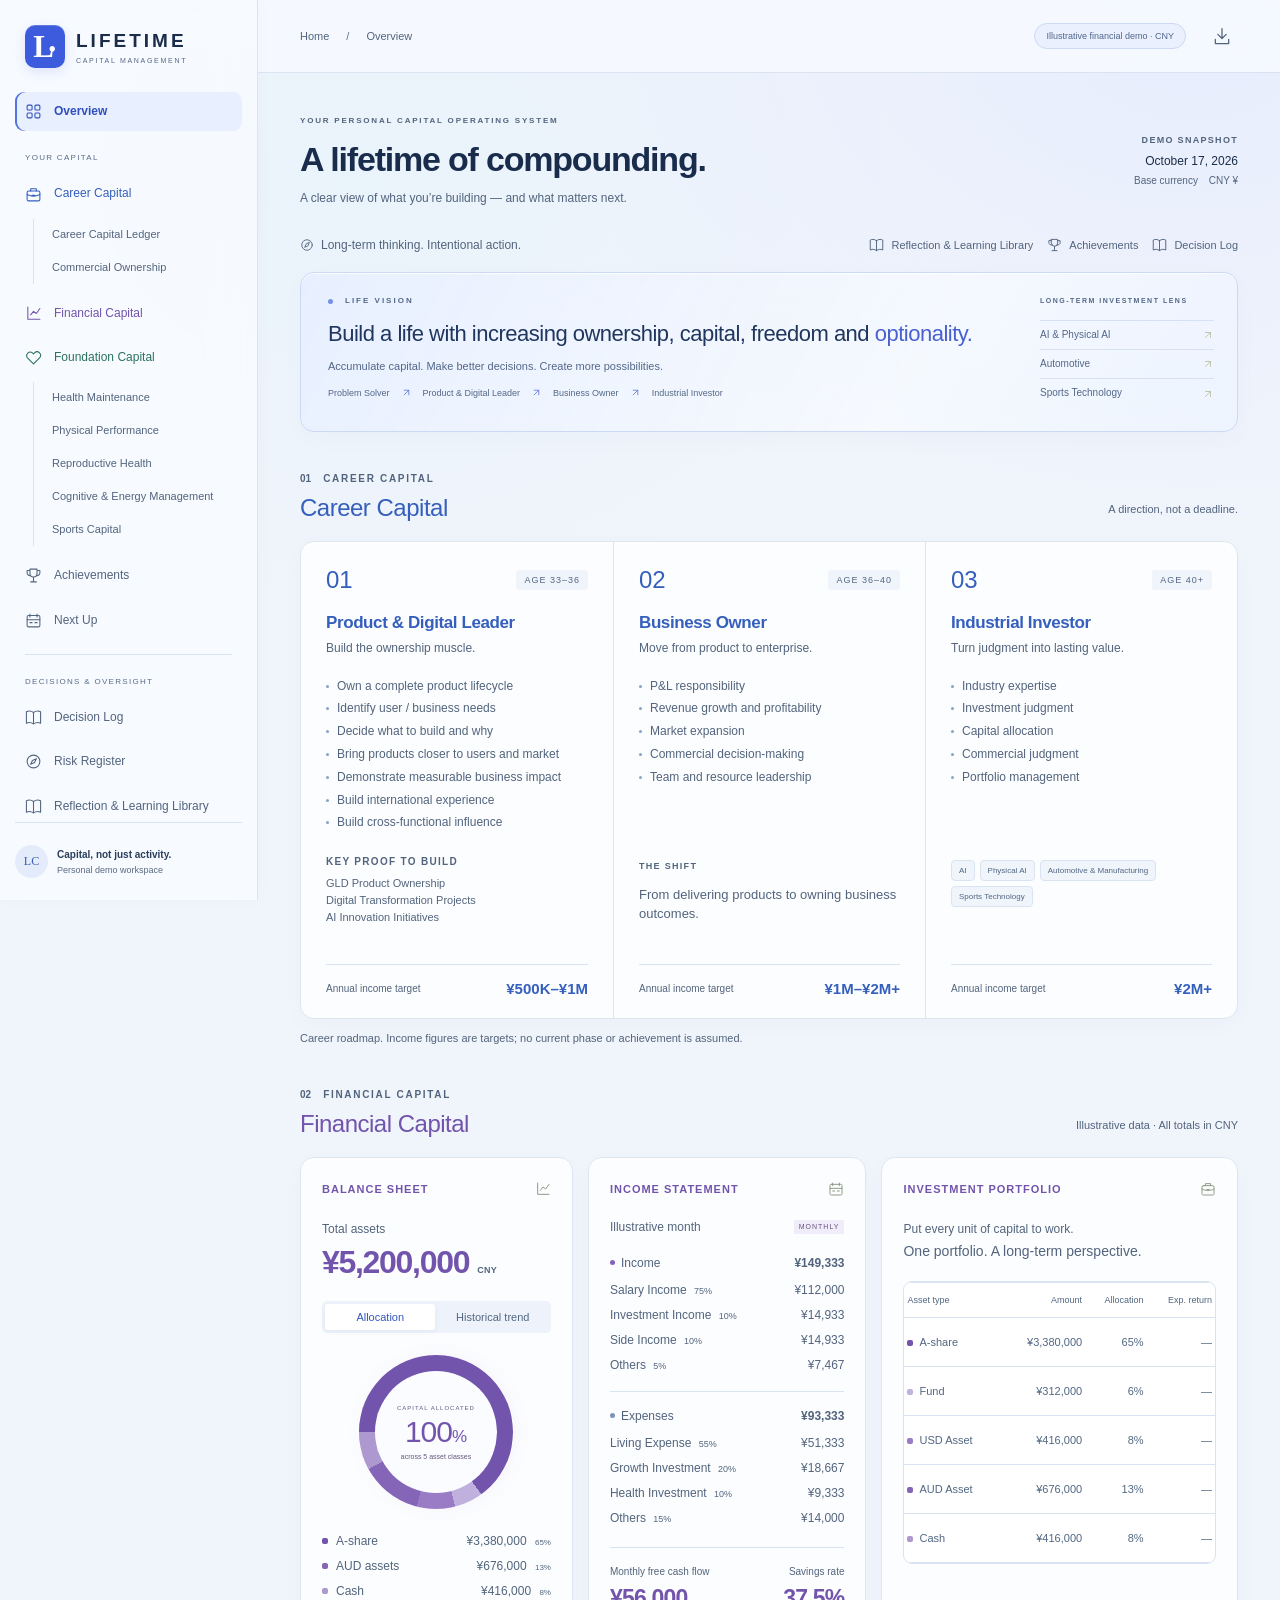
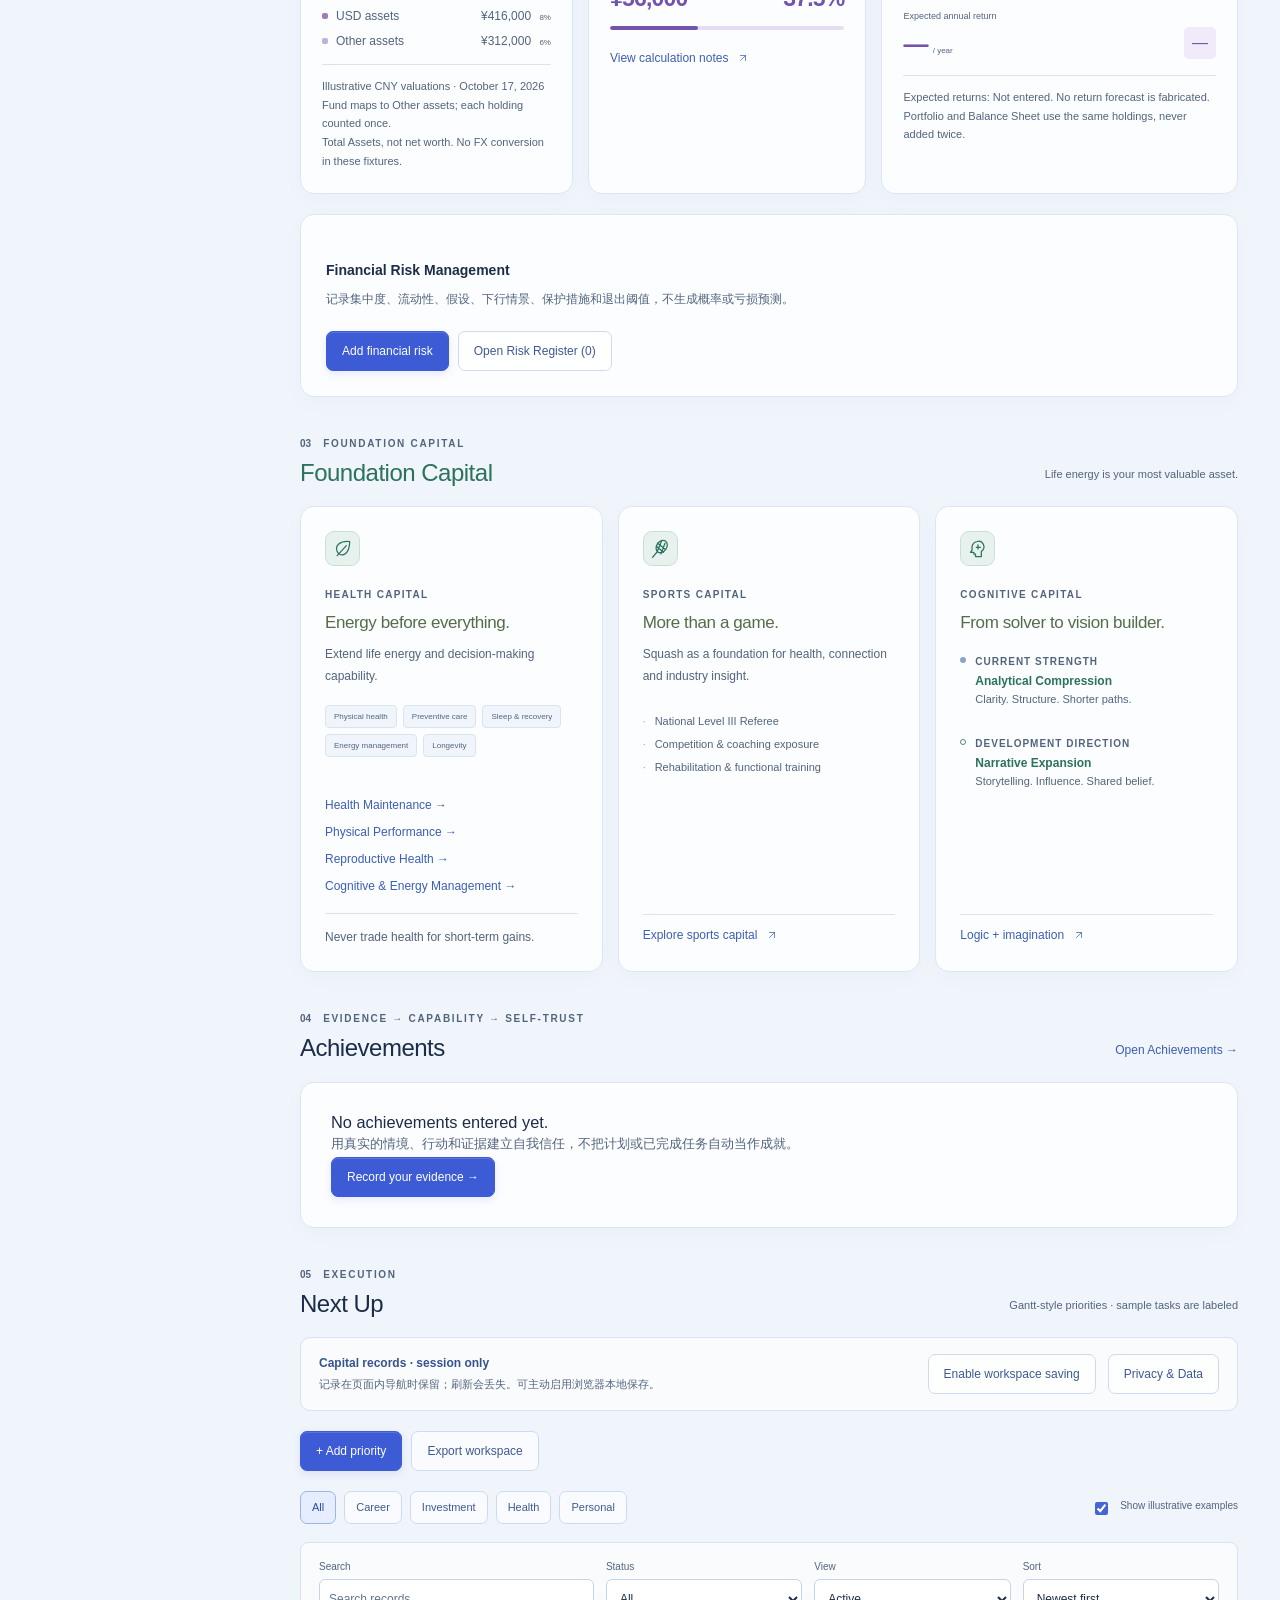
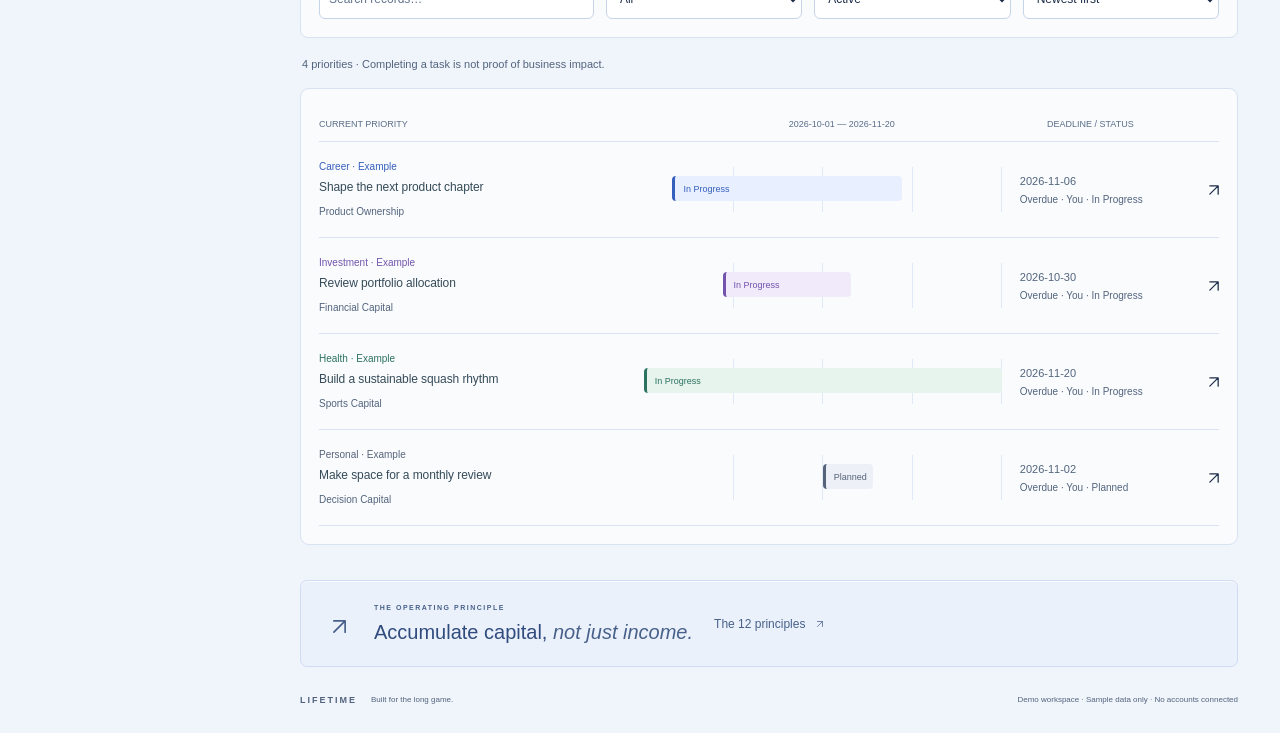
==== commit 10e72a52: "Publish premium light glass SaaS dashboard design" ====
--- a/index.html
+++ b/index.html
@@ -7,8 +7,8 @@
     <meta name="description" content="A personal capital operating system. Build ownership, capital, freedom and optionality." />
     <title>Lifetime — Capital Management</title>
     <link rel="icon" href="data:image/svg+xml,%3Csvg xmlns='http://www.w3.org/2000/svg' viewBox='0 0 40 40'%3E%3Crect width='40' height='40' rx='10' fill='%23173e35'/%3E%3Cpath d='M12 10v20h17v-4H16V10z' fill='%23e9ddba'/%3E%3C/svg%3E" />
-    <script type="module" crossorigin src="./assets/index-DHvjBtXk.js"></script>
-    <link rel="stylesheet" crossorigin href="./assets/index-CsfL43uh.css">
+    <script type="module" crossorigin src="./assets/index-CKi5lD2h.js"></script>
+    <link rel="stylesheet" crossorigin href="./assets/index-DZzU_RDa.css">
   </head>
   <body>
     <div id="app"></div>
--- a/assets/index-DZzU_RDa.css
+++ b/assets/index-DZzU_RDa.css
@@ -0,0 +1 @@
+:root{font-family:Inter,-apple-system,BlinkMacSystemFont,Segoe UI,sans-serif;color:#273730;background:#f6f7f3;font-synthesis:none;font-weight:400;--green:#234f43;--muted:#7a827c;--line:#e5e8e1;--gold:#c3aa76;--sidebar:242px}*{box-sizing:border-box}html{scroll-behavior:smooth;scroll-padding-top:95px}body{margin:0}button,a{-webkit-tap-highlight-color:transparent}button{font:inherit;cursor:pointer}button:focus-visible,a:focus-visible{outline:3px solid #b69a62;outline-offset:4px}a{color:inherit;text-decoration:none}button{color:inherit}svg{flex-shrink:0}button{border:0;background:none}h1,h2,h3,p{margin:0}button:hover{filter:brightness(.95)}.icon{vertical-align:middle}.muted{color:var(--muted)}.tiny-label{font-size:9px;font-weight:650;letter-spacing:1.3px;color:var(--muted);display:block;line-height:1.5}.eyebrow{font-size:10px;font-weight:650;letter-spacing:1.7px;display:flex;align-items:center;gap:12px;color:var(--muted);line-height:1.5}.eyebrow>span:not(.gold-dot){font-size:10px;letter-spacing:0;color:#9ba59a}.sidebar{position:fixed;inset:0 auto 0 0;width:var(--sidebar);background:#fdfdfa;border-right:1px solid var(--line);padding:34px 20px 0;display:flex;flex-direction:column;z-index:30}.brand{display:flex;align-items:center;gap:11px;padding:0 10px;margin-bottom:49px;font-size:19px;font-weight:600;letter-spacing:3px}.brand small{display:block;font-size:7px;font-weight:500;letter-spacing:1.7px;margin-top:5px}.brand-mark{font-family:Georgia,serif;font-size:31px;letter-spacing:-5px;background:#234f43;color:#f5f1dc;border-radius:10px;width:40px;height:43px;display:flex;align-items:center;justify-content:center;padding-right:6px}.brand-mark span{font-size:20px;align-self:end;margin-bottom:7px;color:var(--gold)}.workspace-label{font-size:8px;letter-spacing:1.4px;color:#90978e;padding:0 12px;margin-bottom:15px}.nav-link{display:flex;align-items:center;gap:12px;padding:13px;margin-bottom:5px;font-size:12px;color:#747c75;width:100%;text-align:left;border-radius:6px}.nav-link .icon{width:17px;height:17px}.nav-link:hover{background:#f0f2ec}.nav-link.active{background:#eaf0e7;color:#234f43;font-weight:600}.nav-indicator{margin-left:auto}.active .nav-indicator{width:5px;height:5px;border-radius:50%;background:var(--green)}.sidebar-rule{height:1px;background:var(--line);margin:26px 12px}.sidebar-bottom{margin-top:auto}.sidebar-quote{font-family:Georgia,serif;font-style:italic;font-size:17px;line-height:1.6;color:#7b887c;padding:35px 15px}.profile{border-top:1px solid var(--line);display:flex;align-items:center;gap:9px;padding:22px 0}.avatar{background:#e8eade;width:33px;height:33px;display:grid;place-items:center;font-family:Georgia,serif;font-size:12px;color:#465443;border-radius:50%}.profile strong{display:block;font-size:10px;font-weight:600}.profile small{font-size:9px;color:#8b928a;display:block;margin-top:5px}.profile-dot{width:5px;height:5px;border-radius:50%;background:#63886a;margin-left:auto}.shell{margin-left:var(--sidebar)}.topbar{height:73px;border-bottom:1px solid var(--line);padding:0 42px;display:flex;align-items:center;justify-content:space-between;background:#fcfcf9eb;position:sticky;top:0;z-index:20;-webkit-backdrop-filter:blur(15px);backdrop-filter:blur(15px)}.breadcrumb{font-size:11px;display:flex;align-items:center;gap:17px;color:#90968d}.breadcrumb strong{color:#465248;font-weight:500}.slash{color:#bdc3b8}.top-actions{display:flex;align-items:center;gap:20px}.demo-badge{border:1px solid #dce4d5;background:#f0f4eb;border-radius:20px;padding:7px 11px;font-size:9px;display:flex;align-items:center;gap:7px;color:#5f775b}.demo-badge i,.timeline-footer i{width:5px;height:5px;border-radius:50%;background:#71916c;display:inline-block}.icon-button{width:32px;height:32px;display:grid;place-items:center;border-radius:5px;color:#7a8479}.icon-button:hover{background:#eaf0e7}main{max-width:1690px;margin:auto;padding:42px 42px 0}.page-intro{display:flex;align-items:center;justify-content:space-between;gap:20px;margin-bottom:30px}.page-intro .eyebrow{font-size:8px;letter-spacing:1.8px;margin-bottom:13px}h1{font-family:Georgia,Times New Roman,serif;font-weight:400;font-size:38px;letter-spacing:-1.3px;line-height:1.15}.page-intro p{font-size:12px;color:#858b80;margin-top:12px}.review-date{text-align:right;display:flex;flex-direction:column;gap:7px}.review-date strong{font-size:12px;font-weight:500}.review-date>span:last-child{font-size:10px;color:#87907f}.review-date b{color:#5d6958;font-weight:500;margin-left:8px}.workspace-tools{display:flex;align-items:center;justify-content:space-between;font-size:10px;margin-bottom:17px;gap:12px}.workspace-tools>span{display:flex;align-items:center;gap:7px;color:#798675}.workspace-tools>span .icon{width:14px;height:14px}.workspace-tools>div{display:flex;gap:15px}.workspace-tools button{display:flex;align-items:center;gap:6px;font-size:9px;padding:5px 0;color:#6d7869}.workspace-tools button .icon{width:13px;height:13px}.soon{font-size:7px;color:#8b9382;border:1px solid #e0e4d8;border-radius:3px;padding:2px 4px}.vision-card{background:#173e35;border-radius:10px;min-height:343px;display:grid;grid-template-columns:1fr 270px;color:#eaf0e6;overflow:hidden;position:relative;box-shadow:0 8px 20px #173e3509}.vision-content{padding:35px 37px;z-index:1}.vision-card .eyebrow{color:#b6c8b4;font-size:9px;letter-spacing:2px}.gold-dot{width:5px;height:5px;border-radius:50%;background:var(--gold)}.vision-card h2{font-family:Georgia,Times New Roman,serif;font-weight:400;font-size:35px;line-height:1.24;letter-spacing:-.6px;margin:20px 0 16px}.vision-card h2 em{color:#d5c18d;font-weight:400}.vision-card p{font-size:10px;color:#a3b8a8}.vision-path{display:flex;gap:11px;align-items:center;font-size:9px;color:#c5d1c1;margin-top:32px;flex-wrap:wrap}.vision-path b{font-weight:400;color:#b3a776}.vision-side{position:relative;display:flex;flex-direction:column;justify-content:end;padding:30px 30px 30px 13px}.orbital{width:240px;height:240px;position:absolute;right:8px;top:-13px;display:grid;place-items:center}.orbit{position:absolute;border:1px solid #b8c7a325;border-radius:50%;width:200px;height:200px}.o2{width:147px;height:147px}.o3{width:94px;height:94px}.orbit-center{font-family:Georgia,serif;font-size:38px;color:#d5c18d9c;transform:rotate(-10deg)}.orbital:before,.orbital:after{content:"";position:absolute;background:#b8c7a312;width:1px;height:240px;transform:rotate(35deg)}.orbital:after{transform:rotate(-55deg)}.orbital i{position:absolute;width:8px;height:8px;border-radius:50%;background:#cfb882;left:38px;top:47px;box-shadow:0 0 25px #dbc68155}.investment-focus{z-index:1;background:linear-gradient(0deg,#173e35 75%,#173e3500);padding-top:18px}.investment-focus .tiny-label{color:#93aa94;font-size:7px;letter-spacing:1.5px;margin-bottom:13px}.investment-focus>div{font-size:11px;padding:8px 0;border-top:1px solid #ffffff14;display:flex;justify-content:space-between;color:#d0dacb}.investment-focus>div span{color:#aeb896}section:not(.vision-card){margin-top:39px}.section-heading{display:flex;align-items:end;justify-content:space-between;gap:16px;margin-bottom:19px}.section-heading h2{font-family:Georgia,serif;font-size:25px;font-weight:400;letter-spacing:-.4px;margin-top:8px}.section-note{font-size:9px;color:#92988b;padding-bottom:3px;text-align:right}.career-grid{display:grid;grid-template-columns:repeat(3,minmax(0,1fr));border:1px solid var(--line);border-radius:9px;background:#fdfdfa;overflow:hidden}.career-card{padding:24px 25px 21px;display:flex;flex-direction:column;position:relative}.career-card+.career-card{border-left:1px solid var(--line)}.phase-top{display:flex;justify-content:space-between;align-items:center;margin-bottom:19px}.phase-number{font-family:Georgia,serif;font-size:24px;color:#a3b19a;font-style:italic}.age{font-size:9px;letter-spacing:1px;color:#89927e;background:#f1f3eb;padding:5px 8px;border-radius:3px}.career-card h3{font-size:16px;font-weight:550;letter-spacing:-.4px}.career-card>.muted{font-size:10px;margin-top:8px}.goal-list{list-style:none;padding:0;margin:20px 0;font-size:10px;line-height:2.1;color:#6a7667}.goal-list li{display:flex;gap:8px;align-items:baseline}.goal-list li:before{content:"";height:3px;width:3px;background:#9ba990;display:inline-block;flex-shrink:0;border-radius:50%;transform:translateY(-2px)}.proof,.phase-context{margin-top:auto;min-height:93px}.proof .tiny-label{font-size:8px;margin-bottom:8px}.proof>span:not(.tiny-label){display:block;font-size:9px;color:#6b7b63;margin-top:5px}.phase-context{display:flex;align-content:start;gap:5px;flex-wrap:wrap;padding-top:6px}.phase-context p{font-family:Georgia,serif;font-size:14px;line-height:1.5;color:#7c8972;margin-top:6px}.tag{font-size:8px;padding:5px 7px;border:1px solid #e5e9dc;border-radius:4px;color:#79846f;height:fit-content}.income-target{border-top:1px solid var(--line);padding-top:15px;margin-top:17px;display:flex;align-items:center;justify-content:space-between;gap:8px}.income-target>span{font-size:8px;color:#8b927f}.income-target strong{font-size:15px;font-weight:500;color:#53644b}.section-footnote{font-size:9px;color:#919889;margin-top:10px}.finance-grid{display:grid;grid-template-columns:.98fr 1fr 1.28fr;gap:15px}.card{background:#fdfdfa;border:1px solid var(--line);border-radius:9px;overflow:hidden}.balance-card,.income-card,.portfolio-card{padding:23px 21px;min-width:0}.card-heading{display:flex;align-items:center;justify-content:space-between;margin-bottom:23px;gap:8px}.card-heading h3{font-size:9px;letter-spacing:1px;font-weight:600;color:#52644e}.card-heading .icon{color:#98a38c;width:16px;height:16px}.metric-label{font-size:10px;color:#87917c}.large-number{font-size:31px;font-weight:450;letter-spacing:-1.3px;margin:8px 0 20px;white-space:nowrap}.large-number>span{font-size:9px;letter-spacing:.3px;color:#87917c;margin-left:8px}.segmented{display:flex;background:#f0f2eb;border-radius:5px;padding:3px;margin-bottom:18px;gap:2px}.segmented button{font-size:9px;flex:1;padding:7px 2px;border-radius:3px;color:#8a9280;white-space:nowrap}.segmented button.selected{background:#fff;color:#46613e;box-shadow:0 1px 3px #2333230c}.donut-wrap{display:flex;justify-content:center;padding:4px 0 14px}.donut{width:154px;height:154px;border-radius:50%;display:grid;place-items:center;transform:rotate(-90deg)}.donut>div{width:122px;height:122px;border-radius:50%;background:#fdfdfa;display:flex;align-items:center;justify-content:center;flex-direction:column;transform:rotate(90deg)}.donut span{font-size:6px;letter-spacing:1px;color:#929a85}.donut strong{font-size:30px;letter-spacing:-1px;font-weight:400;margin:4px 0;color:#354e2d}.donut strong span{font-size:17px;letter-spacing:0}.donut small{font-size:7px;color:#9a9f8f}.asset-legend>div{display:flex;justify-content:space-between;font-size:9px;margin:11px 0}.asset-legend>div>span{display:flex;align-items:center;gap:8px;color:#7d8873}.asset-legend i,tbody th i{display:inline-block;width:6px;height:6px;border-radius:2px;flex-shrink:0}.asset-legend strong{font-weight:500;font-size:9px;color:#596b4f}.micro-note{font-size:8px;line-height:1.8;color:#8e9783;border-top:1px solid var(--line);padding-top:12px;margin-top:16px}.period-label{display:flex;justify-content:space-between;font-size:10px;color:#64755a;margin-bottom:22px}.period-label span{font-size:7px;letter-spacing:1px;background:#f0f2eb;padding:3px 5px;color:#89957c}.cashflow-section+.cashflow-section{margin-top:19px;padding-top:17px;border-top:1px solid var(--line)}.line-total{display:flex;justify-content:space-between;font-size:11px;margin-bottom:13px;gap:8px}.line-total>span{display:flex;align-items:center;gap:6px}.line-total strong{font-weight:550}.flow-dot{width:5px;height:5px;border-radius:50%;background:#738967}.flow-dot.expense-dot{background:#bda77c}.finance-line{display:flex;justify-content:space-between;gap:8px;font-size:9px;color:#8a9480;margin-top:11px}.finance-line>span:last-child{color:#728268;font-variant-numeric:tabular-nums}.cashflow-result{display:flex;justify-content:space-between;gap:7px;border-top:1px solid var(--line);margin-top:22px;padding-top:18px}.cashflow-result>div{display:flex;flex-direction:column;gap:8px}.cashflow-result>div:last-child{text-align:right}.cashflow-result span{font-size:8px;color:#87927b}.cashflow-result strong{font-size:23px;color:#44603b;font-weight:450;letter-spacing:-.8px}.savings-track{height:4px;background:#eaece3;margin:14px 0 16px;border-radius:3px;overflow:hidden}.savings-track span{display:block;height:100%;background:#839373;border-radius:3px}.text-button{display:flex;align-items:center;gap:9px;font-size:9px;color:#6e815f;padding:5px 0}.text-button .icon{width:12px;height:12px}.portfolio-intro p{font-family:Georgia,serif;font-size:14px;margin-top:7px;color:#6d7c5f;margin-bottom:22px}.table-scroll{overflow-x:auto}table{border-collapse:collapse;width:100%;white-space:nowrap;font-size:9px}thead{border-block:1px solid var(--line);color:#8a957f;font-size:7px}th{text-align:left;font-weight:500}thead th{padding:12px 3px}thead th:not(:first-child){text-align:right}tbody tr{border-bottom:1px solid #eef0e8}tbody th{padding:18px 3px;color:#69795d}tbody th i{margin-right:6px}td{text-align:right;padding:18px 3px;font-size:8px;color:#708065;font-variant-numeric:tabular-nums}.return-summary{display:flex;align-items:end;justify-content:space-between;padding-top:19px;gap:10px}.return-summary>div>span{font-size:9px;color:#89967c;display:block;margin-bottom:9px}.return-summary strong{font-size:25px;font-weight:400;letter-spacing:-.8px;color:#45603c}.return-summary small{font-size:8px;font-weight:400;letter-spacing:0;color:#8d987e;margin-left:5px}.return-rate{font-size:16px;color:#728562;background:#eff3e9;border-radius:5px;padding:7px 8px}.trend-view{min-height:294px;padding-top:10px}.trend-view svg{width:100%;margin-top:20px}.trend-months{display:flex;justify-content:space-between;font-size:8px;color:#8a977c}.history-data{display:grid;grid-template-columns:repeat(3,1fr);gap:12px 8px;margin-top:25px}.history-data>span{font-size:8px;color:#8a977c}.history-data strong{display:block;font-size:10px;color:#526c45;font-weight:500;margin-top:5px}.foundation-grid{display:grid;grid-template-columns:repeat(3,minmax(0,1fr));gap:15px}.foundation-card{padding:24px;display:flex;flex-direction:column}.foundation-icon{color:#768969;background:#f0f3e9;border:1px solid #e5eadc;width:35px;height:35px;border-radius:9px;display:grid;place-items:center;margin-bottom:21px}.foundation-card>.tiny-label{font-size:8px;margin-bottom:9px}.foundation-card h3{font-size:15px;font-weight:500;letter-spacing:-.4px;line-height:1.4}.foundation-card>p{font-size:10px;line-height:1.8;color:#89917e;margin-top:9px}.pill-list{display:flex;flex-wrap:wrap;gap:6px;margin:18px 0 21px}.pill-list span{font-size:8px;color:#849177;border:1px solid #e6eadf;border-radius:4px;padding:6px 8px}.foundation-bottom{font-family:Georgia,serif;font-style:italic;font-size:12px;line-height:1.6;color:#7c8a6d;border-top:1px solid var(--line);padding-top:14px;margin-top:auto}.sport-proof{margin:17px 0}.sport-proof>span{display:block;font-size:9px;color:#86937b;margin:11px 0;padding-left:12px;position:relative}.sport-proof>span:before{content:"·";position:absolute;left:0;color:#9ca98d}.foundation-card>.text-button{margin-top:auto;padding-top:13px;border-top:1px solid var(--line)}.cognitive-row{display:flex;gap:9px;margin-top:19px}.cognitive-dot{width:6px;height:6px;border-radius:50%;background:#869971;flex-shrink:0;margin-top:3px}.cognitive-dot.outline{background:none;border:1px solid #9ca784}.cognitive-row .tiny-label{font-size:6px;letter-spacing:1px}.cognitive-row strong{font-size:10px;font-weight:550;margin-top:5px;display:block;color:#5d7051}.cognitive-row p{font-size:9px;color:#909b83;margin-top:5px;margin-bottom:12px}.timeline-card{padding:0 24px}.timeline-toolbar{display:flex;align-items:center;justify-content:space-between;padding:20px 0;gap:12px}.timeline-label{font-size:11px;color:#53664a;font-weight:500}.timeline-label>span{font-size:8px;color:#9aa38d;font-weight:400;margin-left:9px}.filters{display:flex;gap:4px;flex-wrap:wrap}.filters button{font-size:8px;color:#8d9880;padding:6px 9px;border-radius:4px}.filters button.selected{background:#eaf0e3;color:#5c7451}.timeline-head{display:grid;grid-template-columns:1.2fr 1.4fr .65fr 20px;gap:20px;border-block:1px solid var(--line);padding:13px 0;font-size:7px;letter-spacing:.7px;color:#9aa28e}.timeline-head>div{display:flex;justify-content:space-between;font-size:6px;letter-spacing:.3px}.priority-row{display:grid;grid-template-columns:1.2fr 1.4fr .65fr 20px;gap:20px;width:100%;text-align:left;align-items:center;padding:19px 0;border-bottom:1px solid #ecefe5}.priority-row:hover{background:#f5f7ef;filter:none}.priority-name>strong{display:block;font-size:11px;font-weight:500;line-height:1.5;letter-spacing:-.1px;margin:6px 0;color:#4d6343}.priority-name>small{font-size:8px;color:#96a087}.priority-category{display:flex;align-items:center;gap:5px;font-size:7px;color:#7a8c6b}.priority-category i{width:4px;height:4px;background:#73916e;border-radius:50%}.priority-category.investment i{background:#b6a074}.priority-category.health i{background:#89a7a0}.priority-category.personal i{background:#aaa0b4}.schedule-track{display:block;position:relative;background:repeating-linear-gradient(90deg,transparent,transparent calc(25% - 1px),#ecefe5 calc(25% - 1px),#ecefe5 25%);height:45px}.schedule-bar{display:flex;align-items:center;position:absolute;top:9px;height:25px;border-radius:4px;background:#e3eadd;border-left:3px solid #829a73;color:#6e815f;font-size:7px;padding-left:8px;white-space:nowrap;overflow:hidden}.schedule-bar.investment{background:#eee9dc;border-color:#bcaa7f;color:#9a8b66}.schedule-bar.health{background:#e2ebe7;border-color:#8fa69e;color:#7a9188}.schedule-bar.personal{background:#ebe6ee;border-color:#b3a4bc;color:#918399}.deadline strong{display:block;font-size:11px;color:#6e7e60;font-weight:500}.deadline small{display:block;font-size:7px;color:#99a18e;margin-top:7px}.row-arrow .icon{width:14px;height:14px;color:#a3ad96}.timeline-footer{display:flex;align-items:center;justify-content:space-between;padding:15px 0;font-size:8px;color:#99a38c;gap:15px}.timeline-footer>span{display:flex;gap:7px;align-items:center}.timeline-footer .icon{width:12px;height:12px}.mobile-dates{display:none}.principle-strip{display:flex;align-items:center;gap:21px;border:1px solid #e2e7d9;background:#eef2e7;border-radius:7px;padding:22px 25px;margin-top:35px}.principle-symbol{font-size:28px;font-family:Georgia,serif;color:#a7b18e}.principle-strip .tiny-label{font-size:7px;letter-spacing:1.5px;color:#8b977a}.principle-strip p{font-family:Georgia,serif;font-size:20px;font-weight:400;margin-top:7px;color:#627553}.principle-strip p em{font-weight:400;color:#93a17e}.principle-strip button{margin-left:auto;white-space:nowrap}footer{display:flex;align-items:center;justify-content:space-between;gap:15px;padding:28px 0;font-size:8px;color:#a1a894}footer>div{display:flex;align-items:center;gap:14px}.footer-brand{font-size:9px;letter-spacing:2px;color:#819074;font-weight:600}.mobile-menu{display:none}.skip-link{position:fixed;top:-100px;left:20px;z-index:100;background:var(--green);color:#fff;padding:12px}.skip-link:focus{top:10px}.sr-only{position:absolute;width:1px;height:1px;margin:-1px;padding:0;clip:rect(0,0,0,0);overflow:hidden}dialog{border:1px solid #dce3d6;border-radius:14px;max-width:600px;width:calc(100% - 32px);max-height:85vh;padding:28px;background:#fdfdfa;color:#43523e;box-shadow:0 25px 100px #10261b33}dialog::backdrop{background:#10261b70;-webkit-backdrop-filter:blur(4px);backdrop-filter:blur(4px)}.dialog-header{display:flex;justify-content:space-between;align-items:center;margin-bottom:20px}.dialog-header>.tiny-label{font-size:8px}dialog h2{font-family:Georgia,serif;font-size:30px;line-height:1.2;font-weight:400;margin-bottom:18px}dialog p{font-size:12px;line-height:1.9;color:#7e8972;margin-top:16px}dialog .dialog-lead{font-size:16px;line-height:1.6;color:#5a7150}dialog h3{font-size:12px;margin-top:25px}dialog .dialog-badge{display:inline-block;font-size:8px;letter-spacing:1px;background:#ecf0e6;color:#819271;padding:7px 9px;border-radius:4px}.principles-list{padding-left:26px;font-size:13px;line-height:1.8}.principles-list li{padding:10px 0 10px 6px;border-bottom:1px solid var(--line)}.principles-list li::marker{color:#a6b297}.detail-list{font-size:12px;line-height:2;color:#7b8d6d;padding-left:20px}.detail-grid{display:grid;grid-template-columns:1fr 1fr;gap:20px;margin:25px 0}.detail-grid dt{font-size:9px;color:#97a08c}.detail-grid dd{font-size:13px;margin:7px 0 0}.calculation-list dt{font-size:12px;font-weight:600;margin-top:20px}.calculation-list dd{margin:8px 0 0;font-size:12px;line-height:1.8;color:#86927b}.toast{position:fixed;bottom:25px;left:50%;transform:translate(-50%);background:#234f43;color:#fff;border-radius:8px;padding:15px 22px;z-index:100;font-size:12px;box-shadow:0 8px 30px #234f4330}@media(min-width:1600px){main{padding-inline:64px}.topbar{padding-inline:64px}.vision-card{min-height:360px}.vision-card h2{font-size:40px}.vision-content{padding:40px}.finance-grid{gap:20px}.balance-card,.income-card,.portfolio-card{padding:27px}}@media(max-width:1250px){:root{--sidebar:210px}main{padding:32px 26px 0}.topbar{padding-inline:26px}.sidebar{padding-inline:13px}.brand{font-size:17px;gap:8px}.brand small{font-size:6px}.workspace-label{font-size:7px}.finance-grid{grid-template-columns:1fr 1fr}.portfolio-card{grid-column:1/-1}.portfolio-card table,.portfolio-card td{font-size:11px}.portfolio-card thead{font-size:9px}.portfolio-card .return-summary{justify-content:start;gap:35px}.career-card{padding:21px 18px}.career-card h3{font-size:14px}.income-target{flex-direction:column;align-items:start}.foundation-card{padding:20px}.vision-card{grid-template-columns:1fr 210px}.vision-content{padding:30px}.vision-card h2{font-size:31px}.vision-path{font-size:8px;gap:8px}.vision-side{padding-right:22px}.orbital{right:-30px}.vision-card p{font-size:9px}.section-note{max-width:220px}.timeline-head,.priority-row{grid-template-columns:1.2fr 1.2fr .55fr 13px;gap:13px}.timeline-card{padding-inline:18px}.priority-name>strong{font-size:10px}.timeline-footer>span:last-child{display:none}.foundation-card h3{font-size:14px}.workspace-tools>span{font-size:9px}.workspace-tools>div{gap:10px}.workspace-tools button{font-size:8px}.workspace-tools .soon{display:none}}@media(max-width:960px){:root{--sidebar:76px}.sidebar{padding-inline:12px}.brand{padding:0;justify-content:center;margin-bottom:40px}.brand>span:last-child,.sidebar .workspace-label,.nav-link>span,.sidebar-quote,.profile>div,.profile-dot{display:none}.nav-link{justify-content:center;padding:13px 8px}.nav-link .icon{width:19px;height:19px}.sidebar-rule{margin-inline:3px}.profile{justify-content:center}.sidebar nav{margin-top:12px}.sidebar .nav-indicator{display:none}.vision-card{grid-template-columns:1fr 220px}.page-intro h1{font-size:34px}.foundation-grid{gap:12px}.foundation-card{padding:18px}.timeline-toolbar{flex-wrap:wrap}.career-card .goal-list{font-size:9px}.proof>span:not(.tiny-label){font-size:8px}}@media(max-width:700px){:root{--sidebar:0px}.sidebar{width:245px;transform:translate(-100%);transition:transform .2s;box-shadow:10px 0 60px #14271a22;padding-inline:20px;top:60px}.sidebar.is-open{transform:translate(0)}.sidebar .brand>span:last-child,.sidebar .workspace-label,.sidebar .nav-link>span,.sidebar .sidebar-quote,.sidebar .profile>div{display:block}.sidebar .nav-link{justify-content:start}.sidebar .brand{justify-content:start;margin-bottom:30px}.sidebar .brand-mark{display:flex}.sidebar .brand>span:last-child{font-size:17px}.sidebar .profile{justify-content:start}.mobile-menu{display:grid}.topbar{height:60px;padding-inline:18px}.breadcrumb{gap:12px;font-size:10px}.top-actions{gap:10px}.demo-badge{font-size:8px;padding:6px 9px}main{padding:27px 18px 0}.page-intro{align-items:start;margin-bottom:22px}.page-intro .eyebrow{font-size:6px;letter-spacing:1.2px}.page-intro h1{font-size:30px;max-width:260px}.page-intro p{font-size:10px;line-height:1.7;max-width:240px}.review-date{display:none}.workspace-tools{align-items:start;gap:9px;flex-direction:column}.workspace-tools>div{gap:20px}.workspace-tools button{font-size:8px}.workspace-tools .soon{display:block}.workspace-tools>span{font-size:9px}.vision-card{display:block;min-height:0}.vision-content{padding:27px 24px 24px}.vision-card h2{font-size:30px;line-height:1.3;margin-top:20px}.vision-card p{line-height:1.8;font-size:9px;max-width:260px}.vision-path{font-size:8px;gap:8px;line-height:1.8;margin-top:24px}.vision-side{padding:0 24px 22px;display:block}.orbital{display:none}.investment-focus{padding:15px 0 0;border-top:1px solid #ffffff1f}.investment-focus .tiny-label{font-size:7px;margin-bottom:7px}.investment-focus>div{display:inline-flex;width:49%;font-size:9px;border:none;padding-right:10px;gap:10px}.section-heading{align-items:start;margin-bottom:16px}.section-heading .eyebrow{font-size:8px;letter-spacing:1.4px}.section-heading h2{font-size:24px;line-height:1.2}.section-note{font-size:8px;max-width:115px;line-height:1.8;margin-top:2px}section:not(.vision-card){margin-top:32px}.career-grid{grid-template-columns:1fr}.career-card{padding:24px}.career-card+.career-card{border-left:0;border-top:1px solid var(--line)}.phase-top{margin-bottom:14px}.career-card h3{font-size:18px}.career-card>.muted{font-size:11px}.career-card .goal-list{font-size:11px;line-height:2}.proof,.phase-context{min-height:0}.proof>span:not(.tiny-label){font-size:10px}.phase-context p{max-width:240px}.tag{font-size:9px}.income-target{flex-direction:row;align-items:center}.income-target>span{font-size:10px}.income-target strong{font-size:18px}.section-footnote{line-height:1.8}.finance-grid,.foundation-grid{grid-template-columns:1fr;gap:14px}.portfolio-card{grid-column:auto}.balance-card,.income-card,.portfolio-card{padding:25px}.card-heading h3{font-size:10px}.metric-label{font-size:11px}.large-number{font-size:38px}.segmented button{font-size:10px;padding:9px}.donut{width:180px;height:180px}.donut>div{width:143px;height:143px}.donut strong{font-size:34px}.donut span{font-size:7px}.donut small{font-size:8px}.asset-legend>div,.asset-legend strong{font-size:11px}.asset-legend>div{margin:15px 0}.micro-note{font-size:9px}.finance-line{font-size:11px;margin-top:13px}.period-label,.line-total{font-size:12px}.cashflow-result span{font-size:9px}.cashflow-result strong{font-size:29px}.text-button{font-size:10px}.portfolio-card thead{font-size:8px}.portfolio-card td,table tbody th{font-size:9px}.portfolio-card .return-summary{justify-content:space-between;gap:10px}.return-summary strong{font-size:28px}.foundation-card{padding:25px}.foundation-card h3{font-size:18px}.foundation-card>p{font-size:12px}.pill-list span{font-size:10px}.foundation-bottom{font-size:14px}.sport-proof>span{font-size:11px}.cognitive-row .tiny-label{font-size:8px}.cognitive-row strong{font-size:12px}.cognitive-row p{font-size:11px}.foundation-icon{width:40px;height:40px}.timeline-card{padding-inline:18px}.timeline-toolbar{gap:14px}.timeline-label{font-size:12px}.filters{gap:2px;width:100%;justify-content:space-between}.filters button{font-size:9px;padding:7px 8px}.timeline-head{display:none}.priority-row{grid-template-columns:1fr 20px;gap:12px;position:relative;padding:23px 0}.priority-name>strong{font-size:13px}.priority-name>small{font-size:9px}.priority-category{font-size:9px}.schedule{grid-row:2;grid-column:1/-1}.schedule-track{height:30px}.schedule-bar{height:22px;top:0;font-size:8px}.mobile-dates{display:block;font-size:9px;color:#909d82;margin-top:5px}.deadline{grid-row:3;grid-column:1/-1;display:flex;gap:12px;align-items:center}.deadline>strong{font-size:10px}.deadline small{margin:0;font-size:9px}.row-arrow{grid-row:1;grid-column:2}.timeline-footer{font-size:8px;line-height:1.8}.timeline-footer i{flex-shrink:0}.principle-strip{padding:20px;gap:13px;flex-wrap:wrap}.principle-strip p{font-size:19px;line-height:1.5}.principle-strip .tiny-label{font-size:6px}.principle-strip button{margin-left:34px}.principle-symbol{font-size:25px}footer{align-items:start;flex-direction:column;font-size:8px;line-height:1.8;padding:23px 0}dialog{padding:22px}dialog h2{font-size:26px}.history-data{margin-bottom:18px}.history-data strong{font-size:12px}}@media(prefers-reduced-motion:reduce){html{scroll-behavior:auto}*{transition:none!important}}.asset-legend strong small{font-size:8px;font-weight:400;color:#737f68;margin-left:5px}.metric-label,.finance-line,.career-card>.muted,.foundation-card>p,.cognitive-row p,.sport-proof>span{color:#6f7a66}.micro-note,.section-footnote,.section-note,.timeline-footer{color:#748069}.goal-list{color:#64725c}@media(max-width:700px){.asset-legend strong small{font-size:9px}}.vision-path .icon{width:11px;height:11px}.investment-focus .icon{width:12px;height:12px}.principle-symbol .icon{width:27px;height:27px}:root{--green:#305e9a;--line:#dfe7f1;--muted:#63748d;--sidebar:260px;color:#223851;background:#f3f6fb}body{font-size:14px}.sidebar{background:#fbfcff;padding:25px 15px 0}.brand{font-size:19px;margin-bottom:24px}.brand-mark{background:#263e64}.sidebar nav{overflow-y:auto;min-height:0;padding:2px 5px 12px;flex:1}.nav-link{font-size:12px;color:#52637b;padding:11px 10px}.nav-link.active{background:#e8effc;color:#224d8e}.nav-link:hover{background:#edf2fb}.nav-link span{line-height:1.45}.health-navigation{border-left:1px solid #d5e0f1;margin:0 0 10px 18px;padding-left:9px}.child-link{font-size:11px;padding:8px 9px;margin-bottom:1px}.sidebar-rule{margin:14px 10px}.future-label{display:flex;justify-content:space-between;padding:9px 11px;font-size:11px;color:#7d8ca1}.future-label small{font-size:9px;border:1px solid var(--line);padding:1px 5px;border-radius:4px}.profile{flex-shrink:0;margin-top:auto}.profile strong{font-size:10px}.profile small{font-size:9px}.topbar{background:#fbfcffeb}.demo-badge{background:#edf3ff;color:#42638c;border-color:#d8e4f7}.breadcrumb{max-width:75%;min-width:0}.breadcrumb strong{overflow-wrap:anywhere;font-size:11px}.page-heading{margin-bottom:25px}.page-heading h1{font-family:inherit;font-size:32px;letter-spacing:-1px;margin-top:12px;font-weight:550;line-height:1.25}.page-heading p{color:#5e728d;margin-top:12px;font-size:14px;line-height:1.8}.page-heading .chinese-caption{font-size:12px}.card,.career-grid{background:#fff;border-color:#e0e7f1;box-shadow:0 3px 14px #1c3e6b04;border-radius:12px}.vision-card{background:linear-gradient(120deg,#233f69,#355f87)}.vision-content{padding:30px}.vision-card h2{font-size:32px}.investment-focus{background:none}.workspace-tools{font-size:12px}.workspace-tools a{display:flex;align-items:center;gap:7px;font-size:11px;color:#425e82}.workspace-tools a .icon{width:15px}.eyebrow,.tiny-label{color:#62758d}.section-heading h2{font-family:inherit;font-size:24px;font-weight:500;letter-spacing:-.5px}.section-note,.section-footnote,.micro-note{color:#64758a;font-size:11px;line-height:1.7}.career-card h3{font-size:17px}.career-card>.muted,.goal-list{font-size:12px;color:#5c6e84}.goal-list{line-height:1.9}.proof>span:not(.tiny-label){font-size:11px;color:#5a6e87}.proof .tiny-label,.income-target>span{font-size:10px}.phase-context p{color:#60738c}.income-target strong{color:#325780}.phase-top .age{color:#536c89;background:#eff4fb}.card-heading h3{font-size:11px;color:#3c587d}.metric-label,.finance-line,.asset-legend>div,.asset-legend strong{font-size:12px;color:#5b6f89}.large-number{font-size:32px;color:#233f65}.segmented{background:#edf2fa}.segmented button{font-size:11px}.period-label,.line-total{font-size:12px;color:#526985}.cashflow-result span{font-size:10px}.text-button{font-size:12px;color:#3b6092}.return-summary strong,.cashflow-result strong{color:#315e91}thead{font-size:9px}table tbody th,td{font-size:11px;color:#526985}.foundation-card>p{font-size:12px;color:#64758c}.foundation-card h3{font-size:17px}.sport-proof>span{font-size:11px;color:#63758d}.foundation-icon{background:#eff3fc;border-color:#dde5f6;color:#5c7cb0}.health-links{display:grid;gap:9px;margin:18px 0;font-size:12px}.health-links a{color:#2e609e;line-height:1.5}.health-links a:hover{text-decoration:underline}.foundation-card .tiny-label{font-size:10px}.cognitive-row strong{font-size:12px}.cognitive-row p,.filters button{font-size:11px}.timeline-label{font-size:13px}.timeline-label>span{font-size:10px}.timeline-head{font-size:9px}.priority-name>strong{font-size:12px}.priority-category,.priority-name>small,.deadline small{font-size:10px}.schedule-bar{font-size:9px}.principle-strip{background:#edf2fb;border-color:#dde6f4}.principle-strip p{color:#47688e}.standalone-section{margin:0!important}.framework-grid{display:grid;grid-template-columns:repeat(2,minmax(0,1fr));gap:20px;margin-top:22px}.framework-panel{padding:25px;margin-top:0!important}.framework-panel h2{font-size:18px;font-weight:550;margin-bottom:15px}.framework-panel p,.framework-panel li{font-size:13px;line-height:1.9;color:#586d88}.framework-panel ul{padding-left:20px}.empty-state{padding:30px;margin:20px 0}.empty-state h2{font-size:22px;margin:15px 0;font-weight:500}.empty-state p{line-height:1.9;color:#62738b;font-size:13px}.record-badge{font-size:10px;letter-spacing:.8px;color:#556e99;background:#eef3fc;border-radius:4px;padding:6px 8px;display:inline-block}.scope-notice{font-size:12px;color:#5f728d;line-height:1.8;background:#eaf1fc;border:1px solid #dce7f8;padding:14px 17px;border-radius:8px;margin-bottom:20px}.primary-button,.secondary-button{display:inline-flex;align-items:center;justify-content:center;gap:6px;border-radius:7px;padding:10px 15px;font-size:12px;line-height:1.5;text-align:center}.primary-button{background:#305f9c;color:#fff}.secondary-button{background:#eef3fb;color:#3e5d88;border:1px solid #dae4f3}.framework-panel .primary-button{margin-top:15px}.principles-list.card{padding:24px 24px 24px 52px}.principles-list li{font-size:14px;line-height:1.7}.breadcrumb a{color:#5a7294}main:focus{outline:none}.skip-link{z-index:100}.mobile-menu{color:#49658b}@media(max-width:1250px){:root{--sidebar:245px}.finance-grid{grid-template-columns:1fr 1fr}.foundation-grid{grid-template-columns:1fr}.foundation-card{padding:25px}.foundation-card .cognitive-row{margin-top:15px}.sidebar .brand{font-size:17px}.goal-list{font-size:11px}.section-heading h2{font-size:22px}}@media(min-width:701px)and (max-width:960px){:root{--sidebar:220px}.sidebar .brand{justify-content:start;margin-bottom:20px}.sidebar .brand>span:last-child,.sidebar .nav-link>span,.sidebar .profile>div{display:block}.sidebar .nav-link{justify-content:start}.sidebar .nav-link .icon{width:16px;height:16px}.sidebar .child-link{font-size:10px}.sidebar .brand>span:last-child{font-size:14px}.sidebar .profile{justify-content:start}.career-grid{grid-template-columns:1fr}.career-card+.career-card{border-left:0;border-top:1px solid var(--line)}.finance-grid{grid-template-columns:1fr}.portfolio-card{grid-column:auto}.vision-card{grid-template-columns:1fr}.vision-side{display:none}.framework-grid{grid-template-columns:1fr}}@media(max-width:700px){:root{--sidebar:0px}.sidebar{width:min(300px,90vw);top:60px;padding:20px 12px 0}.sidebar .brand{margin-bottom:15px}.sidebar nav{margin-top:0}.sidebar .brand>span:last-child{font-size:18px}.sidebar .nav-link>span{display:block}.sidebar .child-link,.sidebar .nav-link,.future-label{font-size:12px}.topbar{padding-inline:12px;gap:8px}.top-actions{gap:3px}.demo-badge{font-size:8px;padding:6px}.breadcrumb{gap:7px}.breadcrumb strong{font-size:10px;line-height:1.5}.breadcrumb>a,.breadcrumb>.slash{display:none}.framework-grid{grid-template-columns:1fr;gap:15px}.page-heading h1{font-size:27px}.page-heading p{font-size:13px}.section-heading{flex-wrap:wrap}.section-note{max-width:100%;text-align:left}.goal-list{font-size:12px}.workspace-tools a{font-size:10px}.workspace-tools>div{gap:12px}.timeline-toolbar{gap:12px}.filters button{font-size:10px}.priority-name>strong{font-size:13px}.finance-grid,.foundation-grid{grid-template-columns:1fr}.page-intro h1{font-size:30px}.framework-panel{padding:21px}.card-heading h3{font-size:11px}}.page-actions{display:flex;flex-wrap:wrap;gap:9px;margin-top:20px}.privacy-banner{display:flex;align-items:center;flex-wrap:wrap;gap:12px;background:#edf4fc;border:1px solid #d5e4f7;border-radius:10px;padding:16px 18px;margin-bottom:18px}.privacy-banner>div{flex:1;min-width:230px}.privacy-banner strong{font-size:12px;color:#335b89}.privacy-banner p{font-size:11px;color:#526c8c;line-height:1.7;margin-top:5px}.storage-warning{background:#fff3e5;border-color:#ead5b4}.health-metrics{display:grid;grid-template-columns:repeat(4,minmax(0,1fr));gap:14px;margin:22px 0}.health-metrics .card{padding:20px;min-width:0}.health-metrics .card:nth-child(2){background:#f1f6ff}.health-metrics .card:nth-child(3){background:#f2f8f7}.health-metrics .card:nth-child(4){background:#f5f2fc}.health-metrics .card>span{font-size:12px;color:#4f6685;line-height:1.5;display:block}.health-metrics strong{font-size:25px;font-weight:500;letter-spacing:-.5px;display:block;margin:14px 0 10px;color:#2f4b72;overflow-wrap:anywhere}.health-metrics strong small{font-size:12px;letter-spacing:0;color:#627694}.health-metrics p{font-size:10px;color:#607593;line-height:1.6}.health-sections{display:grid;gap:20px}.health-panel{margin-top:20px!important;padding:25px;min-width:0;scroll-margin-top:95px}.health-sections>.health-panel{margin-top:0!important}.health-panel-heading{display:flex;justify-content:space-between;align-items:start;gap:15px;margin-bottom:20px}.health-panel-heading>div{min-width:0}.health-panel h2{font-size:19px;font-weight:550;line-height:1.4;margin:6px 0 10px;color:#2c466b}.health-panel h3{font-size:14px;margin:22px 0 10px;color:#3f5e84}.health-panel p{font-size:12px;line-height:1.9;color:#5c7290}.health-panel-heading>.primary-button{flex-shrink:0}.health-panel .tiny-label{font-size:9px}.empty-record{padding:22px;border:1px dashed #d7e2f2;border-radius:8px;background:#fafcff}.empty-record strong{font-size:13px;color:#526e93;font-weight:500}.empty-record p{font-size:12px;margin-top:8px}.health-record{border-top:1px solid var(--line);padding:18px 0 12px}.health-record summary{display:flex;align-items:center;justify-content:space-between;gap:12px;cursor:pointer}.health-record summary strong{display:block;font-size:14px;color:#35567f;overflow-wrap:anywhere}.health-record summary span span{display:block;font-size:11px;color:#687d99;margin-top:8px}.record-open{font-size:11px;color:#5d7eae;white-space:nowrap}.record-fields{display:grid;grid-template-columns:1fr 1fr;gap:18px;margin:22px 0}.record-fields dt{font-size:11px;color:#657e9d}.record-fields dd{font-size:13px;color:#344f71;line-height:1.8;margin:6px 0 0;white-space:pre-wrap;overflow-wrap:anywhere}.record-actions{display:flex;gap:20px;justify-content:end;margin-top:12px}.danger-text{color:#a54555!important}.recovery-guide{background:#f1f6fc;border:1px solid #deE7f4;padding:18px;border-radius:8px;margin-bottom:18px}.recovery-guide summary{font-size:13px;font-weight:550;color:#46668f;cursor:pointer}.recovery-guide ul{font-size:12px;line-height:2;color:#5f7593;padding-left:19px}.form-privacy{font-size:12px!important;color:#5b7396!important;background:#edf3fc;padding:12px;border-radius:7px}.health-form{margin-top:20px}.form-fields{display:grid;grid-template-columns:1fr 1fr;gap:18px}.form-field{min-width:0}.form-field label{display:block;font-size:12px;color:#4b6587;margin-bottom:8px;line-height:1.6}.form-field input,.form-field textarea,.form-field select{width:100%;border:1px solid #cdd9eb;border-radius:6px;padding:10px;background:#fff;color:#263e5f;font:inherit;font-size:13px;min-height:42px}.form-field textarea{resize:vertical}.full-width{grid-column:1/-1}.check-field{display:flex;align-items:start;gap:9px;font-size:12px;line-height:1.8;margin:15px 0;color:#526b8c}.check-field input{margin-top:5px}.checklist-field{border:1px solid #d8e3f3;border-radius:8px;padding:16px}.checklist-field legend{font-size:13px;color:#46648e;padding:0 7px}.checklist-field label{display:flex;gap:9px;font-size:12px;color:#5a7392;line-height:1.8;margin-top:12px}.checklist-field input{align-self:start;margin-top:5px;flex-shrink:0}.checklist-field p{font-size:11px}.form-actions{display:flex;justify-content:end;gap:10px;border-top:1px solid var(--line);padding-top:18px;margin-top:20px}.form-error{color:#a0394c!important;font-size:12px;line-height:1.8;white-space:pre-wrap}.form-error:not(:empty){padding:12px;background:#fff0f1;border-radius:6px;margin-top:15px}.health-form button:focus-visible{outline-offset:2px}dialog:has(.health-form){max-width:760px}.trend-grid{display:grid;grid-template-columns:repeat(2,minmax(0,1fr));gap:20px}.trend-panel{padding:18px;background:#f8faff;border:1px solid #e0e8f5;border-radius:8px;min-width:0}.trend-panel h3{font-size:13px;margin:0 0 12px}.trend-panel h3 span{color:#7184a0;font-size:10px;font-weight:400;margin-left:5px}.trend-panel svg{width:100%;max-height:160px}.trend-panel details{font-size:11px;color:#5979a3;line-height:1.9}.trend-panel small{font-size:10px;color:#657e9d;display:block;line-height:1.7;margin-top:10px}.empty-inline{font-size:12px;color:#677e9d;line-height:1.9}.calendar-controls{display:flex;gap:6px;flex-wrap:wrap}.calendar-controls .secondary-button{padding:7px 10px}.week-grid{display:grid;grid-template-columns:repeat(7,minmax(0,1fr));border:1px solid #dfe7f3;border-radius:7px;overflow:hidden}.week-grid>div{padding:12px 8px;min-height:105px;min-width:0}.week-grid>div+div{border-left:1px solid #dfe7f3}.week-grid>div>span{font-size:10px;color:#7084a2;display:block}.week-grid strong{font-size:12px;display:block;margin-top:5px;color:#48668d;font-weight:500}.week-grid small{font-size:10px;display:block;color:#7d8fa8;margin-top:15px}.week-grid a{font-size:9px;color:#3e6090;display:block;line-height:1.7;margin-top:10px;padding:5px;background:#eaf1fc;border-radius:4px;overflow-wrap:anywhere}.action-review ul{list-style:none;padding:0}.action-review li{padding:12px 0;border-bottom:1px solid var(--line)}.action-review li strong{font-size:13px;font-weight:500;display:block;overflow-wrap:anywhere}.action-review li span{display:block;font-size:11px;margin-top:7px;color:#677f9d}.settings-actions{display:flex;gap:10px;flex-wrap:wrap;margin:20px 0}.health-record details summary:focus-visible,.recovery-guide summary:focus-visible{outline:3px solid #7099d4;outline-offset:5px}input:focus,textarea:focus,select:focus{outline:2px solid #6d9dd7;outline-offset:2px}button:focus-visible,a:focus-visible{outline-color:#668fcd}.health-panel h2:focus{outline:none}@media(max-width:1250px){.health-metrics{grid-template-columns:repeat(2,minmax(0,1fr))}.health-panel-heading{flex-wrap:wrap}.week-grid{grid-template-columns:repeat(4,minmax(0,1fr))}.week-grid>div{border-bottom:1px solid #dfe7f3}.week-grid>div:nth-child(5){border-left:0}}@media(max-width:700px){.health-metrics{gap:10px}.health-metrics .card{padding:15px}.health-metrics strong{font-size:20px}.health-metrics .card>span{font-size:11px}.health-panel{padding:20px}.health-panel h2{font-size:18px}.health-panel-heading>.primary-button{font-size:11px;padding:9px 12px}.privacy-banner>div{min-width:100%}.health-panel-heading{gap:12px}.form-fields,.record-fields,.trend-grid{grid-template-columns:1fr}.full-width{grid-column:auto}.health-form{margin-top:15px}.week-grid{grid-template-columns:repeat(2,minmax(0,1fr))}.week-grid>div:nth-child(odd){border-left:0}.week-grid>div{min-height:85px}.week-grid a,.calendar-controls .secondary-button{font-size:11px}.health-record summary strong{font-size:13px}.health-record summary{align-items:start}.record-open{font-size:10px}.page-actions .secondary-button{font-size:11px}.form-field input,.form-field textarea,.form-field select{font-size:16px}.record-fields dd{font-size:13px}.health-panel-heading .record-badge{font-size:9px}.scope-notice{font-size:12px}}dialog{background:#fcfdff;color:#2d4567;border-color:#d6e2f4}dialog h2{font-family:inherit;font-weight:500;color:#2f4b73;font-size:26px}dialog::backdrop{background:#162f5360}.close-dialog{color:#5d7597}.primary-button:hover{background:#274f85;color:#fff}.secondary-button:hover{background:#e2ecfc}.health-links a:focus-visible{outline-offset:3px}.standalone-section .section-heading h1{font-family:inherit;font-size:30px;font-weight:550;letter-spacing:-.7px;margin-top:10px;line-height:1.3}.health-panel-heading h2{overflow-wrap:anywhere}@media(max-width:700px){.standalone-section .section-heading h1{font-size:26px}}:root{--ink:#293b48;--muted:#66756f;--green:#526c5d;--line:#dedfd6;--sidebar:258px;color:var(--ink);background:#f6f5f0;font-family:Inter,-apple-system,BlinkMacSystemFont,Segoe UI,sans-serif}.sidebar{background:#fbfbf7;border-color:#e1e2da}.brand{color:#283f40}.brand-mark{background:#425b50}.navigation-scroll{flex:1;min-height:0;overflow-y:auto;padding-bottom:16px}.sidebar nav{overflow:visible;padding:0;flex:none}.sidebar .workspace-label{font-size:8px;letter-spacing:1.3px;color:#7c8981;margin:22px 10px 12px;padding:0}.nav-link{color:#65736d;font-size:12px}.nav-link:hover{background:#eef0e9}.nav-link.active{color:#355547;background:#e6ece3}.health-navigation,.career-navigation{border-left:1px solid #dde3d8;margin:0 0 10px 18px;padding-left:9px}.child-link{font-size:11px;padding:8px 9px}.home-link{margin-bottom:8px}.topbar{background:#fbfbf7ed;border-color:#e1e2d9}.breadcrumb a,.breadcrumb strong{color:#61746b}.demo-badge{background:#eff2e8;border-color:#dce2d2;color:#60715a}.page-intro .eyebrow{color:#758078}.page-intro h1{font-family:inherit;font-size:34px;font-weight:450;letter-spacing:-1.2px;color:#2d4440}.page-intro p{color:#7a8378}.page-heading h1{font-weight:500;color:#2f4541}.page-heading p{color:#687a71}.card,.career-grid{border:1px solid #e0e2d7;border-radius:10px;background:#fdfdf9;box-shadow:none}.vision-card{background:#ebeee5;box-shadow:none;border:1px solid #dfe4d7;min-height:0!important;color:#415846;display:grid;grid-template-columns:1fr 220px;border-radius:9px}.vision-content{padding:22px 27px}.vision-card h2{font-family:inherit;font-size:22px;font-weight:450;letter-spacing:-.5px;line-height:1.5;margin:10px 0;color:#405a48}.vision-card h2 em{color:#6e8063;font-style:normal}.vision-card .eyebrow{color:#78886f;font-size:8px}.vision-card p{color:#73836b;font-size:11px}.vision-path{font-size:9px;margin-top:15px;color:#6a7b64}.vision-path b{color:#879179}.vision-side{padding:23px}.orbital{display:none}.investment-focus{background:none;padding:0}.investment-focus .tiny-label{color:#8a9480}.investment-focus>div{font-size:10px;color:#607458;border-color:#dbe0d1}.workspace-tools>a,.workspace-tools a{color:#667960;font-size:11px}.section-heading h2,.standalone-section .section-heading h1{color:#344d43;font-weight:500;font-family:inherit}.eyebrow,.tiny-label{color:#788574}.card-heading h3{color:#61705a}.card-heading .icon{color:#8f9b82}.metric-label,.finance-line,.asset-legend>div,.asset-legend strong{color:#6b7862}.large-number,.cashflow-result strong,.return-summary strong{color:#3d5b44}.large-number>span{color:#8a947d}.segmented{background:#edf0e6}.segmented button.selected{color:#526d45;background:#fafcf5;box-shadow:none}.period-label,.line-total{color:#63745b}.finance-line small{font-size:9px;color:#8e9a80;margin-left:4px}.return-rate{color:#809072;background:#f0f3e8}.micro-note,.section-footnote,.section-note{color:#7e8a72}.goal-list,.career-card>.muted{color:#687760}.phase-top .age{color:#7a8870;background:#f0f3e9}.income-target strong{color:#647957}.proof>span:not(.tiny-label){color:#728467}.primary-button{background:#526c59;color:#fff;border:1px solid #526c59}.primary-button:hover{background:#405946;color:#fff}.secondary-button{background:#f2f4ec;color:#65785a;border-color:#dde3d3}.secondary-button:hover,.secondary-button.selected{background:#e5ecdd;color:#45603a;border-color:#bdcdb0}.text-button{color:#6b805d}.health-links a,.breadcrumb a{color:#58734d}.foundation-icon{color:#8b9b79;background:#f0f3e8;border-color:#e2e7d9}.foundation-card h3{color:#556c49}.foundation-card>p,.sport-proof>span{color:#839176}.privacy-banner{background:#edf1e7;border-color:#dce5d2}.privacy-banner strong{color:#607c50}.privacy-banner p{color:#7b8e6a}.scope-notice{background:#f0f3e9;border-color:#dfe6d5;color:#75876b}.record-badge{background:#edf2e4;color:#7b8e67;font-size:9px;letter-spacing:.4px}.example-badge{background:#f3eee2;color:#9c8d65}.health-metrics .card:nth-child(2),.health-metrics .card:nth-child(3),.health-metrics .card:nth-child(4){background:#f1f4eb}.health-metrics strong,.health-panel h2,.framework-panel h2{color:#5a754d}.health-panel p,.health-panel h3{color:#7b8d6e}.form-field input,.form-field textarea,.form-field select,.record-filters input,.record-filters select,.record-link-field select{border:1px solid #d6dfcc;background:#fffefa;color:#4b6040;border-radius:6px;padding:10px;font:inherit;font-size:13px;min-height:40px;max-width:100%}.form-field label{color:#6d825f}.form-privacy{background:#eef3e6;color:#7a8b68!important}.form-field label span{color:#8a725f}dialog{background:#fdfef9;border-color:#dce4d1;color:#526b44}dialog h2{font-family:inherit;color:#5a744b}dialog::backdrop{background:#21331c66;-webkit-backdrop-filter:blur(3px);backdrop-filter:blur(3px)}.close-dialog{color:#8a987a}.toast{background:#536d46}.page-actions{gap:9px}.record-toolbar{display:flex;justify-content:space-between;align-items:center;gap:15px;margin:20px 0}.record-toolbar>div{display:flex;gap:9px;flex-wrap:wrap}.record-caption{font-size:11px;color:#859575}.record-filters{display:flex;gap:12px;flex-wrap:wrap;padding:18px;background:#eef2e7;border:1px solid #e0e6d7;border-radius:8px;margin:15px 0}.record-filters label{font-size:10px;color:#7e906e;display:flex;flex-direction:column;gap:7px;min-width:120px;flex:1}.record-filters label.search-filter{min-width:180px;flex:1.4}.record-filters input,.record-filters select{width:100%;min-width:0;font-size:12px;padding:9px}.record-results{margin-top:17px}.result-count{font-size:11px;color:#8b9b7a;padding:0 2px 14px;line-height:1.8}.record-list{display:grid;gap:14px}.capital-record{padding:21px}.capital-record>details>summary{display:flex;gap:15px;align-items:start;justify-content:space-between;cursor:pointer;list-style:none}.capital-record>details>summary>div{min-width:0}.capital-record summary strong{display:block;font-size:16px;font-weight:500;color:#5b774b;overflow-wrap:anywhere}.capital-record summary>div>span{display:block;font-size:11px;color:#90a17d;margin-top:8px;line-height:1.8}.capital-record .record-badge{flex-shrink:0}.capital-record .record-fields{padding-top:15px;border-top:1px solid #e4e8dc;margin-top:22px;grid-template-columns:1fr 1fr}.record-fields dt{color:#869a70;font-size:11px}.record-fields dd{color:#627d50;font-size:13px;line-height:1.85}.record-actions{flex-wrap:wrap;gap:15px;justify-content:start}.record-actions .text-button{font-size:11px}.record-relations{border-top:1px solid #e0e7d5;padding-top:18px}.record-relations h3{font-size:12px;color:#6f865c;margin:10px 0}.record-relations ul{padding-left:20px;font-size:12px;line-height:2;color:#8a9b78}.related-risk-link{display:block;font-size:12px;line-height:1.9;margin:8px 0;color:#7f946b}.history-panel{margin-top:20px;border-top:1px solid #e3e9d9;padding-top:17px}.history-panel>summary{font-size:11px;color:#8ca076;cursor:pointer}.history-panel article{border-bottom:1px solid #e7eddf;padding:15px 0}.history-panel article>strong{font-size:10px;font-weight:500;color:#93a17f}.history-panel dl{display:grid;grid-template-columns:1fr 1fr;gap:12px}.history-panel dt{font-size:10px;color:#94a580}.history-panel dd{font-size:12px;color:#768e60;margin:5px 0 0;white-space:pre-wrap;overflow-wrap:anywhere}.record-form-group{border:1px solid #dfe8d4;border-radius:8px;padding:15px;margin:16px 0}.record-form-group>summary{font-size:13px;color:#758f5e;cursor:pointer;font-weight:550}.record-form-group .form-fields{margin-top:18px}.record-link-field{border:1px solid #dfe7d2;border-radius:8px;padding:16px}.record-link-field legend{font-size:12px;color:#7b9565}.record-link-field p{font-size:11px!important;line-height:1.8;margin:0 0 12px}.record-link-field label{font-size:11px;display:block;margin:12px 0 7px;color:#8da579}.record-link-field select{width:100%;font-size:12px;line-height:2.2;padding:8px}.record-link-field option{padding:6px}.framework-reference{padding:16px;background:#f0f4e9;border-radius:8px;border:1px solid #e0e9d5;color:#7b9366;font-size:12px;line-height:2}.framework-reference summary{cursor:pointer}.task-category-filters{display:flex;gap:8px;flex-wrap:wrap;align-items:center;margin:18px 0}.task-category-filters .secondary-button{font-size:11px;padding:7px 11px}.task-category-filters .check-field{margin:0 0 0 auto;font-size:10px;color:#8d9f79}.task-gantt{border:1px solid #e1e8d7;border-radius:9px;padding:18px;background:#fcfdf8;margin-bottom:24px}.gantt-heading{display:grid;grid-template-columns:1.2fr 1.4fr .65fr;gap:20px;font-size:9px;color:#99aa87;padding:12px 0;border-bottom:1px solid #e2e9d7}.gantt-heading>span:nth-child(2){text-align:center}.task-gantt .priority-row{grid-template-columns:1.2fr 1.4fr .65fr 15px;gap:18px}.priority-row:hover{background:#f3f7ed}.priority-name>strong{color:#718d59}.priority-category,.priority-name>small{color:#94a781}.schedule-track{background:repeating-linear-gradient(90deg,transparent,transparent calc(25% - 1px),#e5edda calc(25% - 1px),#e5edda 25%)}.schedule-bar{background:#e8f0dc;border-color:#9db780;color:#8ca96c}.deadline strong,.deadline small{color:#95a982}.achievement-summary-grid{display:grid;grid-template-columns:repeat(3,minmax(0,1fr));gap:15px}.achievement-summary{padding:23px}.achievement-summary h3{font-size:17px;color:#718e58}.achievement-summary>span{font-size:10px;color:#99ac84;display:block;margin-top:9px}.achievement-summary dl{display:grid;gap:11px;margin-top:18px}.achievement-summary dt{font-size:10px;color:#94a97b}.achievement-summary dd{font-size:12px;margin:5px 0 0;color:#78955e;line-height:1.7;overflow-wrap:anywhere}.health-record .text-button{color:#819e65}.empty-record{background:#f8fbf1;border-color:#d9e6ca}.empty-record strong,.empty-record p{color:#87a06b}.trend-panel{background:#f8fbf2;border-color:#dfe9d4}.week-grid,.week-grid>div+div{border-color:#e0ead5}.week-grid a{background:#edf4e2;color:#8da870}.recovery-guide{background:#f1f7e7;border-color:#dfead2}.principle-strip{background:#ecf1e3;border-color:#dfe7d3}.principle-strip p{color:#7d9564}.principle-strip p em{color:#9daf89}.primary-button,.secondary-button{white-space:normal}.primary-button:focus-visible,.secondary-button:focus-visible,button:focus-visible,a:focus-visible,input:focus,select:focus,textarea:focus{outline-color:#849b70}.empty-state h2,.empty-state h3{font-weight:450;color:#6e8958}.empty-state p{color:#91a77c}.empty-inline{color:#8da376}.finance-line small{font-variant-numeric:tabular-nums}.capital-record:target{border-color:#95ad7b}.record-fields dd,.history-panel dd,.achievement-summary dd,.empty-record p,.health-panel p,.privacy-banner p,.scope-notice,.empty-state p,.empty-inline,.record-relations ul,.related-risk-link{color:#63735f}.record-fields dt,.history-panel dt,.achievement-summary dt,.record-filters label,.record-link-field label,.record-caption,.result-count,.priority-name>small,.deadline small,.record-badge,.health-panel .tiny-label{color:#708067}.capital-record summary strong,.achievement-summary h3,.priority-name>strong,.health-panel h2,.page-heading h1{color:#3c5541}.record-filters{background:#eef1e9}.capital-record summary>div>span{color:#788471}.form-field label,.record-form-group>summary,.record-link-field legend{color:#607557}@media(max-width:1250px){.achievement-summary-grid{grid-template-columns:1fr}.vision-card{grid-template-columns:1fr 190px}.record-filters label{min-width:130px}.task-gantt .priority-row,.gantt-heading{gap:12px}}@media(min-width:701px)and (max-width:960px){.vision-card{display:block}.vision-side{display:block;padding:0 25px 20px}.investment-focus>div{display:inline-flex;margin-right:20px;gap:15px}.capital-record .record-fields{grid-template-columns:1fr}.record-filters label{min-width:130px}.gantt-heading{font-size:8px}}@media(max-width:700px){.demo-badge{font-size:7px;max-width:145px;line-height:1.6}.page-intro h1{font-size:28px}.vision-card{display:block}.vision-content{padding:22px}.vision-card h2{font-size:22px}.vision-side{display:block;padding:0 22px 18px}.investment-focus>div{width:auto;display:inline-flex;gap:8px;margin-right:16px;font-size:9px}.investment-focus .tiny-label{font-size:7px;margin-bottom:10px}.vision-path{line-height:2;font-size:8px}.record-toolbar{align-items:start;flex-wrap:wrap}.record-filters{padding:14px;gap:10px}.record-filters label,.record-filters label.search-filter{min-width:calc(50% - 10px);flex:1}.record-filters input,.record-filters select{font-size:16px}.record-toolbar .primary-button,.record-toolbar .secondary-button{font-size:11px}.capital-record{padding:18px}.capital-record>details>summary{flex-wrap:wrap;gap:10px}.capital-record summary strong{font-size:15px}.capital-record .record-fields,.history-panel dl{grid-template-columns:1fr}.task-gantt{padding:12px}.task-gantt .priority-row{grid-template-columns:1fr 18px}.task-gantt .priority-row>.icon{grid-column:2;grid-row:1;width:13px}.gantt-heading{display:none}.task-category-filters{gap:6px}.task-category-filters .check-field{margin:8px 0;width:100%}.record-form-group{padding:13px}.record-form-group .form-fields{gap:15px}.record-link-field select{font-size:14px}.record-actions{gap:15px}.record-badge{font-size:8px}.record-caption{font-size:10px}.health-navigation .child-link{font-size:11px}.sidebar .nav-link{font-size:12px}.sidebar .workspace-label{font-size:8px}.navigation-scroll{padding-inline:4px}.sidebar .profile{padding:14px 0}.record-filters label input[type=date]{min-width:0;width:100%;max-width:100%}.page-heading h1{font-size:28px}.history-panel article>strong{line-height:1.8}.record-actions .text-button{font-size:11px}.form-fields input,.form-fields select,.form-fields textarea{font-size:16px}}@media(min-width:701px)and (max-width:960px){:root{--sidebar:220px}}@media(max-width:700px){:root{--sidebar:0px}}.phase-context p,.portfolio-intro p,.foundation-bottom,.principle-strip p,.phase-number{font-family:inherit;font-style:normal}.phase-context p{font-size:13px;color:#6b7864}.phase-number{font-weight:300;color:#91a085}.principle-strip p{font-size:20px}.foundation-bottom{font-size:12px}.sidebar .workspace-label,.nav-link,.child-link,.section-note,.section-footnote,.micro-note,.metric-label,.finance-line,.asset-legend>div,.asset-legend strong,.asset-legend strong small,.period-label,.line-total,.income-target>span,.tiny-label,.eyebrow,.eyebrow>span:not(.gold-dot),.proof .tiny-label,.proof>span:not(.tiny-label),.career-card>.muted,.goal-list,.phase-context p,.phase-top .age,.large-number>span,.segmented button,.portfolio-intro p,.return-summary>div>span,.return-summary small,.cashflow-result span,.record-fields dt,.history-panel dt,.history-panel article>strong,.achievement-summary dt,.achievement-summary>span,.record-filters label,.record-caption,.result-count,.priority-name>small,.priority-category,.deadline strong,.deadline small,.record-badge,.capital-record summary>div>span,.health-panel .tiny-label,.form-field label,.record-form-group>summary,.record-link-field legend,.record-link-field label,.health-metrics p,.health-metrics .card>span,.health-metrics strong small,.week-grid>div>span,.week-grid small,.trend-panel small,.trend-panel h3 span,.cognitive-row p,.cognitive-row .tiny-label,.sport-proof>span,.foundation-card>.tiny-label,.finance-line small,.principle-strip .tiny-label,.principle-strip p em,.principle-strip .text-button,footer{color:#5c6d56}.vision-card p,.vision-card .eyebrow,.vision-path,.investment-focus .tiny-label,.investment-focus>div{color:#5b7053}.phase-number{color:#7b8972}.example-badge{color:#746140}.donut span,.donut small{color:#62705a}.text-button,.health-links a{color:#526e45}.schedule-bar{color:#546e42}.recovery-guide summary,.recovery-guide ul,.recovery-guide p{color:#5e7450}.record-link-field p,.task-category-filters .check-field,.framework-reference{color:#5d7350}:root{--career:#365f88;--career-soft:#e9eff6;--finance:#6b5288;--finance-soft:#f0eaf5;--health:#436c55;--health-soft:#e9f0e8;--other:#59626b;--other-soft:#eceef0;--ink:#293b48;--border:#dcdedb}.domain-career{--domain:var(--career);--domain-soft:var(--career-soft)}.domain-finance{--domain:var(--finance);--domain-soft:var(--finance-soft)}.domain-health{--domain:var(--health);--domain-soft:var(--health-soft)}.domain-other{--domain:var(--other);--domain-soft:var(--other-soft)}.domain-tag{display:inline-block;color:var(--domain);background:var(--domain-soft);border:1px solid color-mix(in srgb,var(--domain) 22%,transparent);padding:4px 8px;border-radius:5px;font-size:11px;font-weight:500;white-space:normal;line-height:1.5}.domain-tag+.domain-tag{margin-top:4px}.table-scroll{max-width:100%;overflow-x:auto;border:1px solid var(--border);border-radius:9px;background:#fdfdf9;margin:18px 0 28px}.table-scroll:focus-visible{outline:2px solid var(--career);outline-offset:2px}table.achievement-grid{table-layout:fixed;border-collapse:separate;border-spacing:0;min-width:calc(160px + var(--columns)*165px);width:100%;font-size:12px}.achievement-grid th,.achievement-grid td{border-bottom:1px solid #e2e4df;border-right:1px solid #e2e4df;padding:12px;vertical-align:top}.achievement-grid thead th{background:#edf0f2;color:#384b5a;font-weight:550;height:46px;text-align:left}.achievement-grid th:first-child{position:sticky;left:0;z-index:1;width:155px;background:#f4f5f0}.achievement-grid td{height:112px}.achievement-grid td .achievement-marker{display:block;width:100%;background:var(--domain-soft);color:var(--domain);border:1px solid color-mix(in srgb,var(--domain) 28%,transparent);border-left:3px solid var(--domain);border-radius:5px;padding:10px;text-align:left;margin-bottom:8px;white-space:normal;overflow-wrap:anywhere}.achievement-marker strong{font-size:12px;line-height:1.6;display:block}.achievement-marker small{display:block;font-size:10px;line-height:1.8;margin-top:5px}.cell-add{font:inherit;background:transparent;border:0;color:#5b6771;padding:5px;cursor:pointer}.cell-add:hover{background:#ecefeb;border-radius:4px}.achievement-timeline h2,.decision-heading h2{font-size:19px;color:var(--ink);font-weight:500}.achievement-timeline{margin-top:32px}.decision-heading{display:flex;align-items:center;justify-content:space-between;gap:15px}.decision-table{min-width:1600px;width:100%;table-layout:fixed;border-collapse:collapse;font-size:12px}.decision-table th,.decision-table td{padding:16px 13px;border:1px solid #e1e3df;vertical-align:top;text-align:left;overflow-wrap:anywhere;white-space:pre-wrap;line-height:1.8;color:#42525e}.decision-table th{background:#edf0f2;font-weight:550}.decision-table th:first-child{width:108px}.decision-table th:nth-child(2){width:200px}.decision-table th:nth-child(9){width:180px}.decision-table td small{display:block;color:#65717c;margin-top:8px}.decision-table td>a{color:var(--career);font-weight:550;text-decoration:underline;text-underline-offset:3px}.seed-import{margin-bottom:28px;background:#f0f2ee;border:1px solid var(--border);padding:18px;border-radius:8px;font-size:12px;line-height:1.8}.seed-import summary{cursor:pointer;font-weight:550}.seed-import input{max-width:100%}.capital-record[data-domain=career]{border-left:3px solid var(--career)}.capital-record[data-domain=finance]{border-left:3px solid var(--finance)}.capital-record[data-domain=health]{border-left:3px solid var(--health)}.capital-record[data-domain=other]{border-left:3px solid var(--other)}#career .section-heading h2,#career .section-heading h1,#career .career-card h3{color:var(--career)}#financial .section-heading h2,#financial .section-heading h1,#financial .large-number,#financial .cashflow-result strong,#financial .card-heading h3,#financial .return-summary strong{color:var(--finance)}#foundation .section-heading h2,#foundation .section-heading h1{color:var(--health)}.nav-link[data-route=career]{color:var(--career)}.nav-link[data-route=financial]{color:var(--finance)}.nav-link[data-route=foundation]{color:var(--health)}.primary-button{background:#344e61;border-color:#344e61}.primary-button:hover{background:#253e50}.page-heading h1{color:var(--ink)}.record-form-group textarea[readonly],input[readonly]{background:#edf0ed;color:#56626b}.progress-changes{font-size:11px;line-height:1.8;padding:12px;background:#f1f3ee;overflow-wrap:anywhere}@media(max-width:700px){.achievement-grid th:first-child{width:120px}.achievement-timeline h2{font-size:17px}.table-scroll{margin-top:12px}.page-heading p{line-height:1.8}}.capture-panel{padding:28px;margin:24px 0 44px;background:#eef1f1}.capture-panel h2{font-size:22px;font-weight:450;color:#314a5d;line-height:1.5}.capture-panel p{font-size:12px;line-height:1.9;color:#5e6d75}.capture-panel form>label{font-size:12px;font-weight:500;display:block;margin:18px 0 10px}.capture-panel textarea{width:100%;resize:vertical;max-width:100%;border:1px solid #cbd5d9;border-radius:7px;padding:15px;background:#fffefa;color:#334954;font:inherit;font-size:14px;line-height:1.8}.capture-footer{display:flex;flex-wrap:wrap;align-items:end;gap:12px;margin-top:16px}.capture-footer label{display:flex;flex-direction:column;gap:7px;font-size:11px}.capture-footer input,.gantt-controls select,#choose-project select,#analysis-review input,#analysis-review select,#analysis-review textarea{font:inherit;font-size:13px;max-width:100%;border:1px solid #cdd6d6;padding:10px;background:#fffefa;color:var(--ink);border-radius:5px}.library-area{margin:44px 0}.library-section-heading{display:flex;justify-content:space-between;align-items:center;gap:18px;margin-bottom:22px;flex-wrap:wrap}.library-section-heading h2{font-size:24px;font-weight:450;color:var(--ink);margin:8px 0 0}.library-section-heading>div:last-child{display:flex;gap:10px;flex-wrap:wrap}.library-section-heading>div:first-child{display:block}.library-duo{display:grid;grid-template-columns:1fr 1fr;gap:18px}.library-duo article{padding:24px;min-width:0}.library-duo h3{font-size:14px;font-weight:500;color:#405465;margin:0 0 16px}.library-duo p,.library-duo small{font-size:12px;color:#667279;line-height:1.8}.library-record-link{display:block;font-size:13px;color:#365f88;padding:9px 0;overflow-wrap:anywhere}.library-duo small{display:block}.gantt-controls{display:flex;gap:18px;align-items:center;margin-bottom:20px}.gantt-controls label{display:flex;flex-direction:column;gap:7px;font-size:12px;min-width:120px}.gantt-controls p,.chart-key{font-size:11px;line-height:1.9;color:#617079}.project-scroll{overflow-x:auto;max-width:100%;background:#fdfdf9;border:1px solid var(--border);border-radius:9px;margin:16px 0}.project-chart-heading{display:grid;grid-template-columns:240px 1fr;min-height:55px;background:#edf0f2;border-bottom:1px solid var(--border)}.project-chart-heading>span{font-size:10px;position:sticky;left:0;padding:20px 15px;background:#edf0f2;z-index:3}.date-ticks{position:relative;overflow:hidden;min-height:54px}.date-ticks>span{position:absolute;top:18px;font-size:9px;border-left:1px solid #becbd0;padding-left:6px;white-space:nowrap;color:#536672}.project-row{display:grid;grid-template-columns:240px 1fr;min-height:132px;border-bottom:1px solid #e1e5df}.project-row-label{position:sticky;left:0;z-index:2;background:#f8f9f4;padding:15px;display:flex;align-items:start;flex-direction:column;gap:7px;min-width:0;border-right:1px solid #d9dfdb}.project-row-label button{font:inherit;font-size:13px;font-weight:550;background:none;border:0;padding:0;text-align:left;color:var(--domain);cursor:pointer;overflow-wrap:anywhere}.project-row-label small{font-size:10px;color:#607079}.project-row-schedule{position:relative;background:repeating-linear-gradient(90deg,transparent,transparent calc(10% - 1px),#e8ece9 calc(10% - 1px),#e8ece9 10%)}.project-bar{position:absolute;height:13px;border-radius:3px;min-width:2px}.project-bar.baseline{top:24px;border:1px solid var(--domain);background:transparent}.project-bar.forecast{top:47px;border:1px solid var(--domain);background:var(--domain-soft);height:22px;overflow:hidden}.project-bar.forecast i{position:absolute;left:0;top:0;height:100%;background:var(--domain);opacity:.24}.project-bar.forecast b{position:relative;font-size:10px;font-weight:500;color:var(--domain);padding-left:4px}.project-row-dependencies{position:absolute;top:80px;left:10px;right:10px;font-size:10px;color:#617079;line-height:1.8}.project-row-dependencies a{color:#3a5970;text-decoration:underline}.milestone-marker{position:absolute;top:24px;color:var(--domain);font-size:19px;transform:translate(-50%)}.project-records>summary{font-size:13px;font-weight:550;color:#425d6e;cursor:pointer;margin:22px 0}.reflection-actions{display:flex;gap:8px;flex-wrap:wrap;align-items:center;padding:15px 18px;border:1px solid #dce2dc;border-top:0;border-radius:0 0 8px 8px;background:#f2f4ef}.reflection-actions>span{font-size:11px;color:#596a75}.reflection-actions button{font-size:11px;padding:7px 10px}.reflection-record{margin-bottom:22px}.change-preview{padding:18px;background:#ebf0f5;border:1px solid #cad7e3;border-radius:7px;color:#3b566c;font-size:12px;line-height:1.8}.change-preview p{white-space:pre-wrap;overflow-wrap:anywhere}#analysis-review{display:grid;gap:15px}#analysis-review label,#choose-project label{display:flex;flex-direction:column;gap:8px;font-size:12px}#analysis-review textarea{width:100%;resize:vertical}blockquote{margin:20px 0;padding:15px;border-left:3px solid #b0c2ce;background:#f0f3f4;white-space:pre-wrap;font-size:13px;overflow-wrap:anywhere}.workspace-tools>div{flex-wrap:wrap;justify-content:flex-end;gap:14px}@media(max-width:700px){.capture-panel{padding:20px}.capture-panel h2{font-size:20px}.capture-panel textarea,.capture-footer input,.gantt-controls select,#analysis-review input,#analysis-review textarea,#analysis-review select{font-size:16px}.library-duo{grid-template-columns:1fr}.library-section-heading h2{font-size:22px}.gantt-controls{align-items:start;flex-wrap:wrap}.gantt-controls p{margin:0}.workspace-tools>div{justify-content:start}.reflection-actions{padding:13px}.library-section-heading .primary-button{font-size:12px}.capture-footer{align-items:stretch}.capture-footer label{width:100%}}.priority-row .schedule-bar{color:var(--domain);border-color:var(--domain);background:var(--domain-soft)}.priority-row .priority-category{color:var(--domain)}.priority-row .priority-name>strong{color:#354b59}#financial .return-rate{color:var(--finance);background:var(--finance-soft)}#career .phase-number,#career .income-target strong{color:var(--career)}.record-fields dd,.record-fields dt,.history-panel dd{white-space:pre-wrap;overflow-wrap:anywhere}:root{--canvas: #f0f4fb;--surface: rgba(255, 255, 255, .78);--surface-muted: #e5edfa;--surface-inset: #eef3fc;--ink: #1c2d49;--muted: #52647d;--line: #d9e3f1;--border: var(--line);--green: #4269d5;--gold: #7690e8;--career: #355fbc;--career-soft: #e8efff;--finance: #7254ac;--finance-soft: #f0eafb;--health: #2b725f;--health-soft: #e7f3ed;--other: #56647b;--other-soft: #edf0f6;color:var(--ink);background:var(--canvas);accent-color:#4565d7;color-scheme:light}body{background:var(--canvas);color:var(--ink)}::selection{background:#d5e2ff;color:#19355f}.sidebar{background:#f8fbffdb;color:#1b2d4a;border-color:#d9e3f2}.sidebar .brand{color:#1b2d4a}.sidebar .brand small{color:#536784}.sidebar .brand-mark{background:#3d5bdd;color:#fff}.sidebar .brand-mark span{color:#fff}.sidebar .workspace-label{color:#596c85}.sidebar .nav-link{color:#53657e}.sidebar .nav-link:hover{background:#edf3ff;color:#284d9e}.sidebar .nav-link.active{background:#e8efff;color:#304fbe}.sidebar .nav-link[data-route=career]{color:#355fbc}.sidebar .nav-link[data-route=financial]{color:#7254ac}.sidebar .nav-link[data-route=foundation]{color:#2b725f}.sidebar .nav-link.active[data-route]{background:#e8efff;color:#304fbe}.sidebar .health-navigation,.sidebar .career-navigation{border-color:#d9e3f2}.sidebar .sidebar-rule{background:#d9e3f2}.sidebar .profile{border-color:#d9e3f2}.sidebar .profile strong{color:#2a3e5b}.sidebar .profile small{color:#596b83}.sidebar .avatar{background:#e4ecfb;color:#3a5eb4}.topbar{background:#f7faffd6;border-color:var(--line)}.breadcrumb,.breadcrumb a,.breadcrumb strong,.mobile-menu,.icon-button,.close-dialog{color:#52647d}.slash{color:#60718a}.icon-button:hover{background:#e7effd}.demo-badge{background:#eaf0fe;color:#50658b;border-color:#ccd9f2}.card,.career-grid,.table-scroll,.project-scroll,.task-gantt,.dialog-badge{background:var(--surface);border-color:var(--line)}.career-card+.career-card,.income-target,.micro-note,.cashflow-section,.cashflow-result,.foundation-bottom,.foundation-card>.text-button,.capital-record .record-fields,.record-relations,.history-panel,.history-panel article,.form-actions,.health-record,.action-review li,.priority-row{border-color:var(--line)}.page-intro h1,.page-heading h1,.section-heading h2,.standalone-section .section-heading h1,.library-section-heading h2,.achievement-timeline h2,.decision-heading h2,.capital-record summary strong,.achievement-summary h3,.priority-name>strong,.empty-state h2,.empty-state h3,.framework-panel h2,.health-panel h2,.health-panel h3,.library-duo h3,dialog h2,.career-card h3{color:var(--ink)}.page-intro p,.page-heading p,.page-intro .eyebrow,.workspace-tools>span,.workspace-tools a,.eyebrow,.tiny-label,.eyebrow>span:not(.gold-dot),.section-note,.section-footnote,.micro-note,.metric-label,.finance-line,.finance-line>span:last-child,.finance-line small,.asset-legend>div,.asset-legend>div>span,.asset-legend strong,.asset-legend strong small,.period-label,.line-total,.goal-list,.career-card>.muted,.proof .tiny-label,.proof>span:not(.tiny-label),.phase-context p,.income-target>span,.large-number>span,.cashflow-result span,.portfolio-intro p,.return-summary>div>span,.return-summary small,.foundation-card>p,.foundation-card>.tiny-label,.foundation-bottom,.sport-proof>span,.cognitive-row p,.cognitive-row .tiny-label,.record-caption,.result-count,.record-badge,.capital-record summary>div>span,.record-fields dt,.record-fields dd,.history-panel dt,.history-panel dd,.history-panel article>strong,.history-panel>summary,.record-relations h3,.record-relations ul,.related-risk-link,.achievement-summary dt,.achievement-summary dd,.achievement-summary>span,.empty-state p,.empty-inline,.health-panel p,.health-panel .tiny-label,.health-metrics .card>span,.health-metrics strong small,.health-metrics p,.priority-name>small,.deadline strong,.deadline small,.library-duo p,.library-duo small,.gantt-controls p,.chart-key,.project-row-label small,.project-row-dependencies,.reflection-actions>span,.trend-panel small,.trend-panel h3 span,.week-grid>div>span,.week-grid small,.action-review li span,footer,.footer-brand,.review-date>span:last-child,.review-date b{color:var(--muted)}.text-button,.health-record .text-button,.health-links a,.record-open,.library-record-link,.project-records>summary,.project-row-dependencies a{color:#3c5fb2}.record-badge{background:#eaf0fa}.example-badge{background:#f4eedf;color:#78602d}.age,.phase-top .age,.tag,.pill-list span{background:#f0f4fb;color:#526783;border-color:#d9e3f2}.goal-list li:before,.cognitive-dot{background:#87a5c6}.cognitive-dot.outline{background:transparent;border-color:#548679}.cognitive-row strong{color:var(--health)}.foundation-icon{background:#e7f2ef;border-color:#cbded6;color:var(--health)}.vision-card{background:#eef3ff;border-color:#eef3ff;color:#20365e}.vision-card h2{color:#20365e}.vision-card h2 em{color:#4861cf}.vision-card .eyebrow,.vision-card p,.vision-path,.investment-focus .tiny-label,.investment-focus>div{color:#536788}.vision-path b{color:#4861cf}.investment-focus>div{border-color:#d7e1f4}.investment-focus{background:transparent}.principle-strip{background:#e8eefb;border-color:#d0dcf3}.principle-strip p{color:#304b7d}.principle-strip p em,.principle-strip .tiny-label,.principle-strip .text-button,.principle-symbol{color:#48618a}.primary-button{background:#3c5bd5;border-color:#3c5bd5;color:#fff}.primary-button:hover{background:#304bbb;border-color:#304bbb;color:#fff}.secondary-button{background:#f5f8ff;color:#3f5a91;border-color:#cedaf2}.secondary-button:hover,.secondary-button.selected{background:#e5edff;border-color:#9db4e9;color:#2d4da7}.segmented{background:#edf2fb}.segmented button{color:#536783}.segmented button.selected{background:#fff;color:#3358bf}.privacy-banner,.record-filters,.scope-notice,.seed-import,.framework-reference,.progress-changes,.reflection-actions,.recovery-guide,.form-privacy{background:var(--surface-inset);border-color:#d4dff1}.privacy-banner strong{color:#35548e}.privacy-banner p,.scope-notice,.record-filters label,.framework-reference,.record-link-field label,.record-link-field p,.recovery-guide summary,.recovery-guide ul,.recovery-guide p,.check-field,.checklist-field label,.checklist-field legend,.task-category-filters .check-field{color:#536581}.form-privacy{color:#536581!important}.storage-warning{background:#fff2da;border-color:#e0c994}.form-field input,.form-field textarea,.form-field select,.record-filters input,.record-filters select,.record-link-field select,.capture-panel textarea,.capture-footer input,.gantt-controls select,#choose-project select,#analysis-review input,#analysis-review select,#analysis-review textarea{background:#fff;border-color:#c6d4e9;color:var(--ink)}input::placeholder,textarea::placeholder{color:#62748d;opacity:1}.form-field label,.record-form-group>summary,.record-link-field legend{color:#425c80}.record-form-group,.record-link-field,.checklist-field{border-color:var(--line)}.record-form-group textarea[readonly],input[readonly]{background:#eaf0fa;color:#526781}button:focus-visible,a:focus-visible,input:focus,textarea:focus,select:focus,.table-scroll:focus-visible,.project-scroll:focus-visible{outline-color:#5578dd}.sidebar a:focus-visible{outline-color:#5578dd}.skip-link{background:#3c5bd5;color:#fff}dialog{background:#fcfdff;border-color:#c7d5ee;color:var(--ink)}dialog::backdrop{background:#1f35585e}dialog p,.dialog-lead,.detail-list,.calculation-list dt,.calculation-list dd{color:#536681}.toast{background:#294778;color:#fff}.danger-text,.form-error{color:#a4384e!important}.form-error:not(:empty){background:#ffedf0}.donut>div{background:var(--surface)}.donut strong,.donut strong span{color:var(--finance)}.donut span,.donut small{color:#64567d}#financial .return-rate{background:var(--finance-soft);color:var(--finance)}.savings-track{background:#e4ddf3}#financial .savings-track>span{background:var(--finance)}.period-label span{color:#64547e;background:#f1ecfa}.flow-dot{background:#8462bd}.flow-dot.expense-dot{background:#7f93b6}thead,tbody tr,.decision-table th,.decision-table td,.achievement-grid th,.achievement-grid td{border-color:var(--line)}table tbody th,table td,table thead{color:#516782}.achievement-grid thead th,.decision-table th,.project-chart-heading,.project-chart-heading>span{background:#edf3fd;color:#415a7e}.decision-table td,.decision-table td small{color:#526580}.cell-add{color:#536b94}.cell-add:hover{background:#e8effe}.capture-panel{background:#eef2fd}.capture-panel h2{color:#274675}.capture-panel p{color:#526783}.change-preview,blockquote{background:#edf2ff;border-color:#c5d4f0;color:#3b5888}.project-row-label{background:#f5f8fe;border-color:var(--line)}.project-row{border-color:var(--line)}.date-ticks>span{color:#536986;border-color:#becde8}.project-row-schedule{background:repeating-linear-gradient(90deg,transparent,transparent calc(10% - 1px),#e3ebf6 calc(10% - 1px),#e3ebf6 10%)}.gantt-heading{color:#5a6d89;border-color:var(--line)}.schedule-track{background:repeating-linear-gradient(90deg,transparent,transparent calc(25% - 1px),#e0e9f6 calc(25% - 1px),#e0e9f6 25%)}.priority-row:hover{background:#f0f5ff}.health-metrics .card:nth-child(n){background:var(--surface)}.health-metrics strong{color:var(--health)}.empty-record,.trend-panel{background:#f2f8f5;border-color:#d1e1d9}.empty-record strong,.empty-record p,.trend-panel h3,.trend-panel details,.week-grid strong,.health-record summary strong,.health-record summary span span{color:#3c6d5d}.week-grid,.week-grid>div+div,.week-grid>div{border-color:#d3e2db}.week-grid a{background:#e8f3ed;color:#326e55}dialog .dialog-badge{background:#edf2ff;color:#4a6294}body{background:radial-gradient(ellipse at 93% 2%,#e2e9ff99 0,transparent 42%),radial-gradient(ellipse at 28% 20%,#e4f3fb88 0,transparent 44%),var(--canvas);background-attachment:fixed}.sidebar,.topbar{-webkit-backdrop-filter:blur(22px) saturate(120%);backdrop-filter:blur(22px) saturate(120%)}.sidebar{box-shadow:1px 0 18px #324a7805}.sidebar .brand-mark{box-shadow:0 4px 12px #3d5bdd24,inset 0 1px #ffffff30}.sidebar .nav-link{border-radius:9px}.sidebar .nav-link.active[data-route]{box-shadow:inset 2px 0 #5274df}.card,.career-grid,.vision-card,.capture-panel{-webkit-backdrop-filter:blur(16px) saturate(115%);backdrop-filter:blur(16px) saturate(115%);border-radius:14px;border-color:#dce5f2;box-shadow:0 6px 24px #29487306,inset 0 1px #ffffffd9}.vision-card{background:linear-gradient(120deg,#e7eeffcc,#f8fbffb8 65%,#edf4ffb8);border-color:#ccd9f5}.vision-card h2{font-weight:500}.vision-side{border-left-color:#d6e1f4}.page-intro h1,.page-heading h1{color:#192c4c;font-weight:550}.large-number,.cashflow-result strong,.return-summary strong,.income-target strong,.health-metrics strong{font-variant-numeric:tabular-nums;font-weight:550}.primary-button{box-shadow:0 3px 9px #3c5bd51f,inset 0 1px #ffffff26}.secondary-button{background:#ffffffb3}.segmented button.selected{box-shadow:0 2px 6px #24487a0c}.privacy-banner,.record-filters,.seed-import,.framework-reference,.reflection-actions,.task-gantt,.project-scroll{background:#ffffffa8;border-color:#d7e2f2}.capture-panel{background:#edf3ffb3}.form-privacy,.scope-notice{background:#edf3ff}.form-field input,.form-field select,.form-field textarea,.capture-panel textarea{box-shadow:inset 0 1px 2px #1d3c6e03}.donut>div{background:#fbfcff}.donut{filter:drop-shadow(0 3px 8px #7151ac0b)}.domain-tag{font-weight:550}.achievement-grid thead th,.decision-table th{background:#edf3fd}.achievement-grid th:first-child{background:#f2f6fd}.decision-table tbody tr:hover{background:#f2f6ff}.principle-strip{background:#eaf0fca3;box-shadow:inset 0 1px #ffffffb3}dialog{background:#fbfdfff5;box-shadow:0 24px 80px #21365e29,inset 0 1px #fff}dialog::backdrop{-webkit-backdrop-filter:blur(5px);backdrop-filter:blur(5px)}.toast{box-shadow:0 6px 20px #20396524}@supports not ((backdrop-filter: blur(1px)) or (-webkit-backdrop-filter: blur(1px))){.sidebar,.topbar,.card,.career-grid,.vision-card,.capture-panel{background:#fafdff}}@media(max-width:700px){.sidebar{background:#f8fbfff5}.card,.career-grid,.vision-card,.capture-panel{-webkit-backdrop-filter:blur(8px);backdrop-filter:blur(8px)}}@media(prefers-reduced-transparency:reduce){.sidebar,.topbar,.card,.career-grid,.vision-card,.capture-panel,.privacy-banner,.record-filters,.task-gantt,.project-scroll{background:#f9fbff;-webkit-backdrop-filter:none;backdrop-filter:none}}
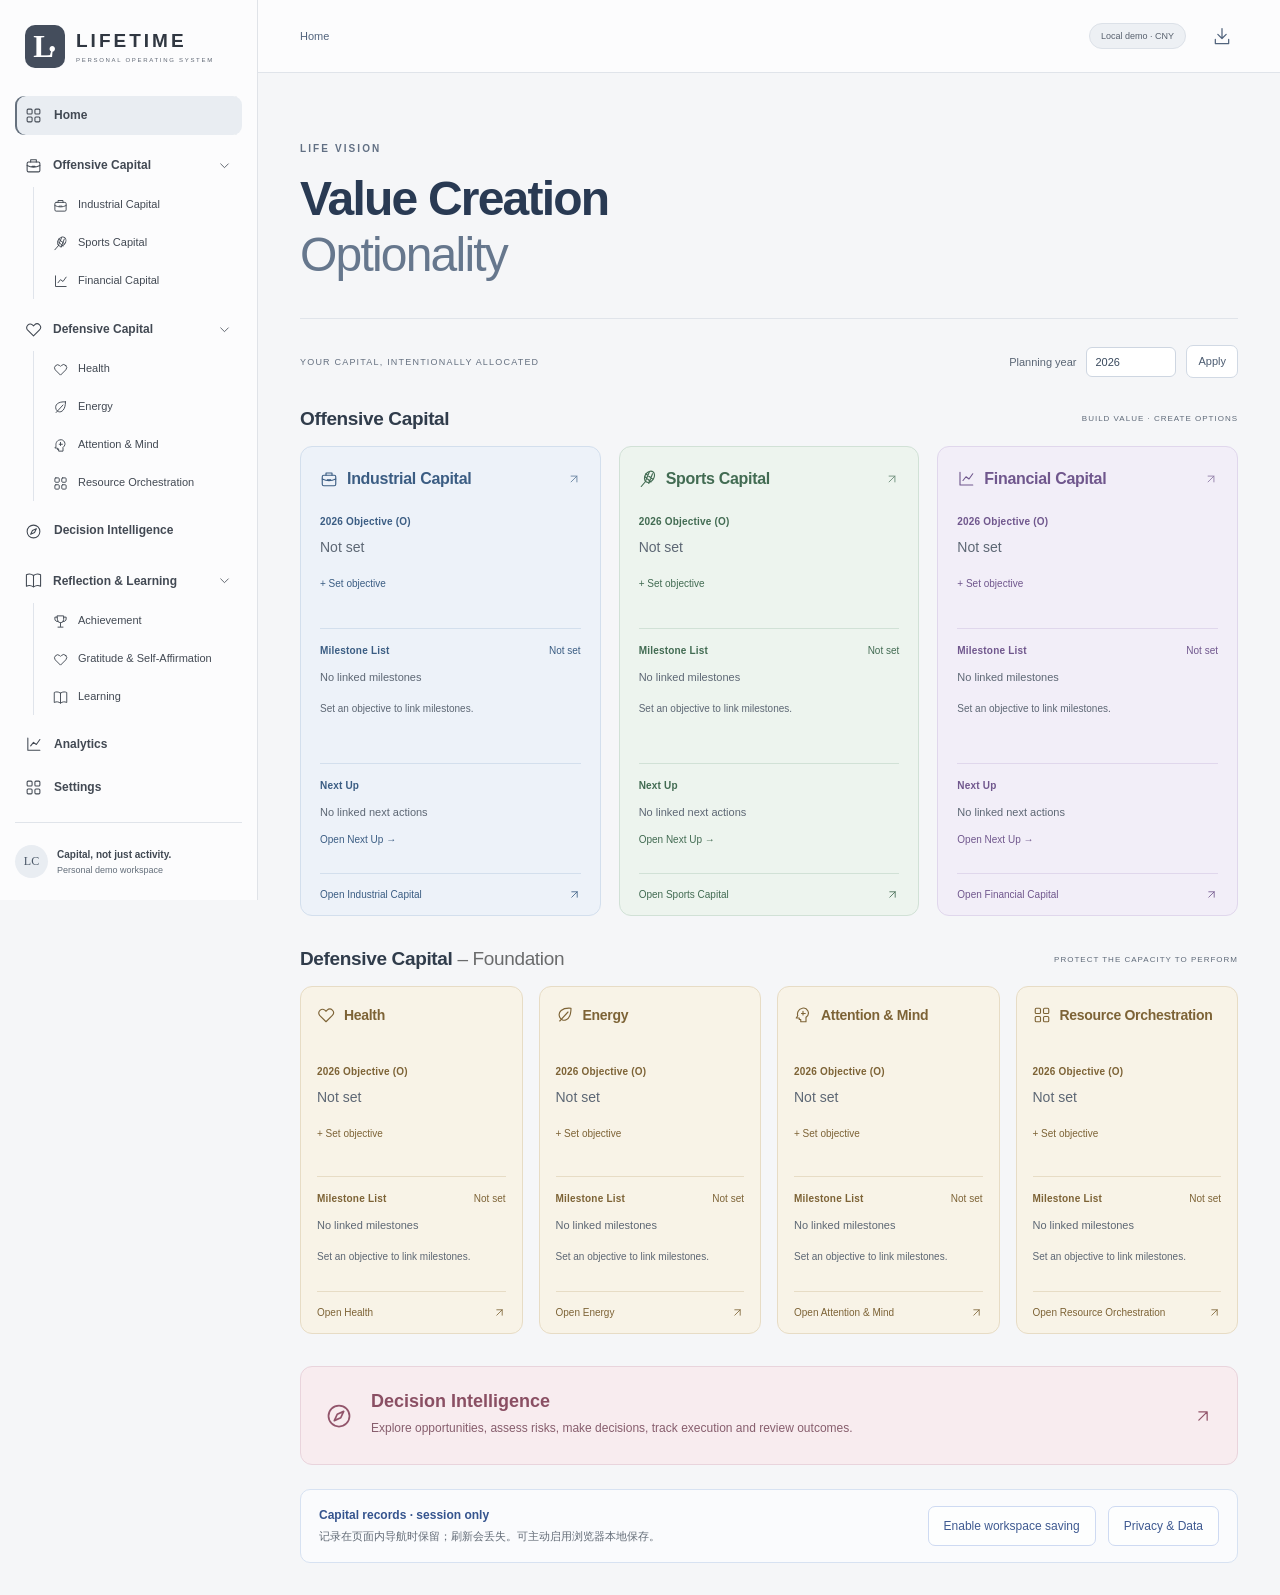
==== commit 193b335e: "Publish POS V2 phase 1 homepage and navigation demo" ====
--- a/index.html
+++ b/index.html
@@ -7,8 +7,8 @@
     <meta name="description" content="A personal capital operating system. Build ownership, capital, freedom and optionality." />
     <title>Lifetime — Capital Management</title>
     <link rel="icon" href="data:image/svg+xml,%3Csvg xmlns='http://www.w3.org/2000/svg' viewBox='0 0 40 40'%3E%3Crect width='40' height='40' rx='10' fill='%23173e35'/%3E%3Cpath d='M12 10v20h17v-4H16V10z' fill='%23e9ddba'/%3E%3C/svg%3E" />
-    <script type="module" crossorigin src="./assets/index-CKi5lD2h.js"></script>
-    <link rel="stylesheet" crossorigin href="./assets/index-DZzU_RDa.css">
+    <script type="module" crossorigin src="./assets/index-BWYeHGV-.js"></script>
+    <link rel="stylesheet" crossorigin href="./assets/index-NCTl0N8Y.css">
   </head>
   <body>
     <div id="app"></div>
--- a/assets/index-NCTl0N8Y.css
+++ b/assets/index-NCTl0N8Y.css
@@ -0,0 +1 @@
+:root{font-family:Inter,-apple-system,BlinkMacSystemFont,Segoe UI,sans-serif;color:#273730;background:#f6f7f3;font-synthesis:none;font-weight:400;--green:#234f43;--muted:#7a827c;--line:#e5e8e1;--gold:#c3aa76;--sidebar:242px}*{box-sizing:border-box}html{scroll-behavior:smooth;scroll-padding-top:95px}body{margin:0}button,a{-webkit-tap-highlight-color:transparent}button{font:inherit;cursor:pointer}button:focus-visible,a:focus-visible{outline:3px solid #b69a62;outline-offset:4px}a{color:inherit;text-decoration:none}button{color:inherit}svg{flex-shrink:0}button{border:0;background:none}h1,h2,h3,p{margin:0}button:hover{filter:brightness(.95)}.icon{vertical-align:middle}.muted{color:var(--muted)}.tiny-label{font-size:9px;font-weight:650;letter-spacing:1.3px;color:var(--muted);display:block;line-height:1.5}.eyebrow{font-size:10px;font-weight:650;letter-spacing:1.7px;display:flex;align-items:center;gap:12px;color:var(--muted);line-height:1.5}.eyebrow>span:not(.gold-dot){font-size:10px;letter-spacing:0;color:#9ba59a}.sidebar{position:fixed;inset:0 auto 0 0;width:var(--sidebar);background:#fdfdfa;border-right:1px solid var(--line);padding:34px 20px 0;display:flex;flex-direction:column;z-index:30}.brand{display:flex;align-items:center;gap:11px;padding:0 10px;margin-bottom:49px;font-size:19px;font-weight:600;letter-spacing:3px}.brand small{display:block;font-size:7px;font-weight:500;letter-spacing:1.7px;margin-top:5px}.brand-mark{font-family:Georgia,serif;font-size:31px;letter-spacing:-5px;background:#234f43;color:#f5f1dc;border-radius:10px;width:40px;height:43px;display:flex;align-items:center;justify-content:center;padding-right:6px}.brand-mark span{font-size:20px;align-self:end;margin-bottom:7px;color:var(--gold)}.workspace-label{font-size:8px;letter-spacing:1.4px;color:#90978e;padding:0 12px;margin-bottom:15px}.nav-link{display:flex;align-items:center;gap:12px;padding:13px;margin-bottom:5px;font-size:12px;color:#747c75;width:100%;text-align:left;border-radius:6px}.nav-link .icon{width:17px;height:17px}.nav-link:hover{background:#f0f2ec}.nav-link.active{background:#eaf0e7;color:#234f43;font-weight:600}.nav-indicator{margin-left:auto}.active .nav-indicator{width:5px;height:5px;border-radius:50%;background:var(--green)}.sidebar-rule{height:1px;background:var(--line);margin:26px 12px}.sidebar-bottom{margin-top:auto}.sidebar-quote{font-family:Georgia,serif;font-style:italic;font-size:17px;line-height:1.6;color:#7b887c;padding:35px 15px}.profile{border-top:1px solid var(--line);display:flex;align-items:center;gap:9px;padding:22px 0}.avatar{background:#e8eade;width:33px;height:33px;display:grid;place-items:center;font-family:Georgia,serif;font-size:12px;color:#465443;border-radius:50%}.profile strong{display:block;font-size:10px;font-weight:600}.profile small{font-size:9px;color:#8b928a;display:block;margin-top:5px}.profile-dot{width:5px;height:5px;border-radius:50%;background:#63886a;margin-left:auto}.shell{margin-left:var(--sidebar)}.topbar{height:73px;border-bottom:1px solid var(--line);padding:0 42px;display:flex;align-items:center;justify-content:space-between;background:#fcfcf9eb;position:sticky;top:0;z-index:20;-webkit-backdrop-filter:blur(15px);backdrop-filter:blur(15px)}.breadcrumb{font-size:11px;display:flex;align-items:center;gap:17px;color:#90968d}.breadcrumb strong{color:#465248;font-weight:500}.slash{color:#bdc3b8}.top-actions{display:flex;align-items:center;gap:20px}.demo-badge{border:1px solid #dce4d5;background:#f0f4eb;border-radius:20px;padding:7px 11px;font-size:9px;display:flex;align-items:center;gap:7px;color:#5f775b}.demo-badge i,.timeline-footer i{width:5px;height:5px;border-radius:50%;background:#71916c;display:inline-block}.icon-button{width:32px;height:32px;display:grid;place-items:center;border-radius:5px;color:#7a8479}.icon-button:hover{background:#eaf0e7}main{max-width:1690px;margin:auto;padding:42px 42px 0}.page-intro{display:flex;align-items:center;justify-content:space-between;gap:20px;margin-bottom:30px}.page-intro .eyebrow{font-size:8px;letter-spacing:1.8px;margin-bottom:13px}h1{font-family:Georgia,Times New Roman,serif;font-weight:400;font-size:38px;letter-spacing:-1.3px;line-height:1.15}.page-intro p{font-size:12px;color:#858b80;margin-top:12px}.review-date{text-align:right;display:flex;flex-direction:column;gap:7px}.review-date strong{font-size:12px;font-weight:500}.review-date>span:last-child{font-size:10px;color:#87907f}.review-date b{color:#5d6958;font-weight:500;margin-left:8px}.workspace-tools{display:flex;align-items:center;justify-content:space-between;font-size:10px;margin-bottom:17px;gap:12px}.workspace-tools>span{display:flex;align-items:center;gap:7px;color:#798675}.workspace-tools>span .icon{width:14px;height:14px}.workspace-tools>div{display:flex;gap:15px}.workspace-tools button{display:flex;align-items:center;gap:6px;font-size:9px;padding:5px 0;color:#6d7869}.workspace-tools button .icon{width:13px;height:13px}.soon{font-size:7px;color:#8b9382;border:1px solid #e0e4d8;border-radius:3px;padding:2px 4px}.vision-card{background:#173e35;border-radius:10px;min-height:343px;display:grid;grid-template-columns:1fr 270px;color:#eaf0e6;overflow:hidden;position:relative;box-shadow:0 8px 20px #173e3509}.vision-content{padding:35px 37px;z-index:1}.vision-card .eyebrow{color:#b6c8b4;font-size:9px;letter-spacing:2px}.gold-dot{width:5px;height:5px;border-radius:50%;background:var(--gold)}.vision-card h2{font-family:Georgia,Times New Roman,serif;font-weight:400;font-size:35px;line-height:1.24;letter-spacing:-.6px;margin:20px 0 16px}.vision-card h2 em{color:#d5c18d;font-weight:400}.vision-card p{font-size:10px;color:#a3b8a8}.vision-path{display:flex;gap:11px;align-items:center;font-size:9px;color:#c5d1c1;margin-top:32px;flex-wrap:wrap}.vision-path b{font-weight:400;color:#b3a776}.vision-side{position:relative;display:flex;flex-direction:column;justify-content:end;padding:30px 30px 30px 13px}.orbital{width:240px;height:240px;position:absolute;right:8px;top:-13px;display:grid;place-items:center}.orbit{position:absolute;border:1px solid #b8c7a325;border-radius:50%;width:200px;height:200px}.o2{width:147px;height:147px}.o3{width:94px;height:94px}.orbit-center{font-family:Georgia,serif;font-size:38px;color:#d5c18d9c;transform:rotate(-10deg)}.orbital:before,.orbital:after{content:"";position:absolute;background:#b8c7a312;width:1px;height:240px;transform:rotate(35deg)}.orbital:after{transform:rotate(-55deg)}.orbital i{position:absolute;width:8px;height:8px;border-radius:50%;background:#cfb882;left:38px;top:47px;box-shadow:0 0 25px #dbc68155}.investment-focus{z-index:1;background:linear-gradient(0deg,#173e35 75%,#173e3500);padding-top:18px}.investment-focus .tiny-label{color:#93aa94;font-size:7px;letter-spacing:1.5px;margin-bottom:13px}.investment-focus>div{font-size:11px;padding:8px 0;border-top:1px solid #ffffff14;display:flex;justify-content:space-between;color:#d0dacb}.investment-focus>div span{color:#aeb896}section:not(.vision-card){margin-top:39px}.section-heading{display:flex;align-items:end;justify-content:space-between;gap:16px;margin-bottom:19px}.section-heading h2{font-family:Georgia,serif;font-size:25px;font-weight:400;letter-spacing:-.4px;margin-top:8px}.section-note{font-size:9px;color:#92988b;padding-bottom:3px;text-align:right}.career-grid{display:grid;grid-template-columns:repeat(3,minmax(0,1fr));border:1px solid var(--line);border-radius:9px;background:#fdfdfa;overflow:hidden}.career-card{padding:24px 25px 21px;display:flex;flex-direction:column;position:relative}.career-card+.career-card{border-left:1px solid var(--line)}.phase-top{display:flex;justify-content:space-between;align-items:center;margin-bottom:19px}.phase-number{font-family:Georgia,serif;font-size:24px;color:#a3b19a;font-style:italic}.age{font-size:9px;letter-spacing:1px;color:#89927e;background:#f1f3eb;padding:5px 8px;border-radius:3px}.career-card h3{font-size:16px;font-weight:550;letter-spacing:-.4px}.career-card>.muted{font-size:10px;margin-top:8px}.goal-list{list-style:none;padding:0;margin:20px 0;font-size:10px;line-height:2.1;color:#6a7667}.goal-list li{display:flex;gap:8px;align-items:baseline}.goal-list li:before{content:"";height:3px;width:3px;background:#9ba990;display:inline-block;flex-shrink:0;border-radius:50%;transform:translateY(-2px)}.proof,.phase-context{margin-top:auto;min-height:93px}.proof .tiny-label{font-size:8px;margin-bottom:8px}.proof>span:not(.tiny-label){display:block;font-size:9px;color:#6b7b63;margin-top:5px}.phase-context{display:flex;align-content:start;gap:5px;flex-wrap:wrap;padding-top:6px}.phase-context p{font-family:Georgia,serif;font-size:14px;line-height:1.5;color:#7c8972;margin-top:6px}.tag{font-size:8px;padding:5px 7px;border:1px solid #e5e9dc;border-radius:4px;color:#79846f;height:fit-content}.income-target{border-top:1px solid var(--line);padding-top:15px;margin-top:17px;display:flex;align-items:center;justify-content:space-between;gap:8px}.income-target>span{font-size:8px;color:#8b927f}.income-target strong{font-size:15px;font-weight:500;color:#53644b}.section-footnote{font-size:9px;color:#919889;margin-top:10px}.finance-grid{display:grid;grid-template-columns:.98fr 1fr 1.28fr;gap:15px}.card{background:#fdfdfa;border:1px solid var(--line);border-radius:9px;overflow:hidden}.balance-card,.income-card,.portfolio-card{padding:23px 21px;min-width:0}.card-heading{display:flex;align-items:center;justify-content:space-between;margin-bottom:23px;gap:8px}.card-heading h3{font-size:9px;letter-spacing:1px;font-weight:600;color:#52644e}.card-heading .icon{color:#98a38c;width:16px;height:16px}.metric-label{font-size:10px;color:#87917c}.large-number{font-size:31px;font-weight:450;letter-spacing:-1.3px;margin:8px 0 20px;white-space:nowrap}.large-number>span{font-size:9px;letter-spacing:.3px;color:#87917c;margin-left:8px}.segmented{display:flex;background:#f0f2eb;border-radius:5px;padding:3px;margin-bottom:18px;gap:2px}.segmented button{font-size:9px;flex:1;padding:7px 2px;border-radius:3px;color:#8a9280;white-space:nowrap}.segmented button.selected{background:#fff;color:#46613e;box-shadow:0 1px 3px #2333230c}.donut-wrap{display:flex;justify-content:center;padding:4px 0 14px}.donut{width:154px;height:154px;border-radius:50%;display:grid;place-items:center;transform:rotate(-90deg)}.donut>div{width:122px;height:122px;border-radius:50%;background:#fdfdfa;display:flex;align-items:center;justify-content:center;flex-direction:column;transform:rotate(90deg)}.donut span{font-size:6px;letter-spacing:1px;color:#929a85}.donut strong{font-size:30px;letter-spacing:-1px;font-weight:400;margin:4px 0;color:#354e2d}.donut strong span{font-size:17px;letter-spacing:0}.donut small{font-size:7px;color:#9a9f8f}.asset-legend>div{display:flex;justify-content:space-between;font-size:9px;margin:11px 0}.asset-legend>div>span{display:flex;align-items:center;gap:8px;color:#7d8873}.asset-legend i,tbody th i{display:inline-block;width:6px;height:6px;border-radius:2px;flex-shrink:0}.asset-legend strong{font-weight:500;font-size:9px;color:#596b4f}.micro-note{font-size:8px;line-height:1.8;color:#8e9783;border-top:1px solid var(--line);padding-top:12px;margin-top:16px}.period-label{display:flex;justify-content:space-between;font-size:10px;color:#64755a;margin-bottom:22px}.period-label span{font-size:7px;letter-spacing:1px;background:#f0f2eb;padding:3px 5px;color:#89957c}.cashflow-section+.cashflow-section{margin-top:19px;padding-top:17px;border-top:1px solid var(--line)}.line-total{display:flex;justify-content:space-between;font-size:11px;margin-bottom:13px;gap:8px}.line-total>span{display:flex;align-items:center;gap:6px}.line-total strong{font-weight:550}.flow-dot{width:5px;height:5px;border-radius:50%;background:#738967}.flow-dot.expense-dot{background:#bda77c}.finance-line{display:flex;justify-content:space-between;gap:8px;font-size:9px;color:#8a9480;margin-top:11px}.finance-line>span:last-child{color:#728268;font-variant-numeric:tabular-nums}.cashflow-result{display:flex;justify-content:space-between;gap:7px;border-top:1px solid var(--line);margin-top:22px;padding-top:18px}.cashflow-result>div{display:flex;flex-direction:column;gap:8px}.cashflow-result>div:last-child{text-align:right}.cashflow-result span{font-size:8px;color:#87927b}.cashflow-result strong{font-size:23px;color:#44603b;font-weight:450;letter-spacing:-.8px}.savings-track{height:4px;background:#eaece3;margin:14px 0 16px;border-radius:3px;overflow:hidden}.savings-track span{display:block;height:100%;background:#839373;border-radius:3px}.text-button{display:flex;align-items:center;gap:9px;font-size:9px;color:#6e815f;padding:5px 0}.text-button .icon{width:12px;height:12px}.portfolio-intro p{font-family:Georgia,serif;font-size:14px;margin-top:7px;color:#6d7c5f;margin-bottom:22px}.table-scroll{overflow-x:auto}table{border-collapse:collapse;width:100%;white-space:nowrap;font-size:9px}thead{border-block:1px solid var(--line);color:#8a957f;font-size:7px}th{text-align:left;font-weight:500}thead th{padding:12px 3px}thead th:not(:first-child){text-align:right}tbody tr{border-bottom:1px solid #eef0e8}tbody th{padding:18px 3px;color:#69795d}tbody th i{margin-right:6px}td{text-align:right;padding:18px 3px;font-size:8px;color:#708065;font-variant-numeric:tabular-nums}.return-summary{display:flex;align-items:end;justify-content:space-between;padding-top:19px;gap:10px}.return-summary>div>span{font-size:9px;color:#89967c;display:block;margin-bottom:9px}.return-summary strong{font-size:25px;font-weight:400;letter-spacing:-.8px;color:#45603c}.return-summary small{font-size:8px;font-weight:400;letter-spacing:0;color:#8d987e;margin-left:5px}.return-rate{font-size:16px;color:#728562;background:#eff3e9;border-radius:5px;padding:7px 8px}.trend-view{min-height:294px;padding-top:10px}.trend-view svg{width:100%;margin-top:20px}.trend-months{display:flex;justify-content:space-between;font-size:8px;color:#8a977c}.history-data{display:grid;grid-template-columns:repeat(3,1fr);gap:12px 8px;margin-top:25px}.history-data>span{font-size:8px;color:#8a977c}.history-data strong{display:block;font-size:10px;color:#526c45;font-weight:500;margin-top:5px}.foundation-grid{display:grid;grid-template-columns:repeat(3,minmax(0,1fr));gap:15px}.foundation-card{padding:24px;display:flex;flex-direction:column}.foundation-icon{color:#768969;background:#f0f3e9;border:1px solid #e5eadc;width:35px;height:35px;border-radius:9px;display:grid;place-items:center;margin-bottom:21px}.foundation-card>.tiny-label{font-size:8px;margin-bottom:9px}.foundation-card h3{font-size:15px;font-weight:500;letter-spacing:-.4px;line-height:1.4}.foundation-card>p{font-size:10px;line-height:1.8;color:#89917e;margin-top:9px}.pill-list{display:flex;flex-wrap:wrap;gap:6px;margin:18px 0 21px}.pill-list span{font-size:8px;color:#849177;border:1px solid #e6eadf;border-radius:4px;padding:6px 8px}.foundation-bottom{font-family:Georgia,serif;font-style:italic;font-size:12px;line-height:1.6;color:#7c8a6d;border-top:1px solid var(--line);padding-top:14px;margin-top:auto}.sport-proof{margin:17px 0}.sport-proof>span{display:block;font-size:9px;color:#86937b;margin:11px 0;padding-left:12px;position:relative}.sport-proof>span:before{content:"·";position:absolute;left:0;color:#9ca98d}.foundation-card>.text-button{margin-top:auto;padding-top:13px;border-top:1px solid var(--line)}.cognitive-row{display:flex;gap:9px;margin-top:19px}.cognitive-dot{width:6px;height:6px;border-radius:50%;background:#869971;flex-shrink:0;margin-top:3px}.cognitive-dot.outline{background:none;border:1px solid #9ca784}.cognitive-row .tiny-label{font-size:6px;letter-spacing:1px}.cognitive-row strong{font-size:10px;font-weight:550;margin-top:5px;display:block;color:#5d7051}.cognitive-row p{font-size:9px;color:#909b83;margin-top:5px;margin-bottom:12px}.timeline-card{padding:0 24px}.timeline-toolbar{display:flex;align-items:center;justify-content:space-between;padding:20px 0;gap:12px}.timeline-label{font-size:11px;color:#53664a;font-weight:500}.timeline-label>span{font-size:8px;color:#9aa38d;font-weight:400;margin-left:9px}.filters{display:flex;gap:4px;flex-wrap:wrap}.filters button{font-size:8px;color:#8d9880;padding:6px 9px;border-radius:4px}.filters button.selected{background:#eaf0e3;color:#5c7451}.timeline-head{display:grid;grid-template-columns:1.2fr 1.4fr .65fr 20px;gap:20px;border-block:1px solid var(--line);padding:13px 0;font-size:7px;letter-spacing:.7px;color:#9aa28e}.timeline-head>div{display:flex;justify-content:space-between;font-size:6px;letter-spacing:.3px}.priority-row{display:grid;grid-template-columns:1.2fr 1.4fr .65fr 20px;gap:20px;width:100%;text-align:left;align-items:center;padding:19px 0;border-bottom:1px solid #ecefe5}.priority-row:hover{background:#f5f7ef;filter:none}.priority-name>strong{display:block;font-size:11px;font-weight:500;line-height:1.5;letter-spacing:-.1px;margin:6px 0;color:#4d6343}.priority-name>small{font-size:8px;color:#96a087}.priority-category{display:flex;align-items:center;gap:5px;font-size:7px;color:#7a8c6b}.priority-category i{width:4px;height:4px;background:#73916e;border-radius:50%}.priority-category.investment i{background:#b6a074}.priority-category.health i{background:#89a7a0}.priority-category.personal i{background:#aaa0b4}.schedule-track{display:block;position:relative;background:repeating-linear-gradient(90deg,transparent,transparent calc(25% - 1px),#ecefe5 calc(25% - 1px),#ecefe5 25%);height:45px}.schedule-bar{display:flex;align-items:center;position:absolute;top:9px;height:25px;border-radius:4px;background:#e3eadd;border-left:3px solid #829a73;color:#6e815f;font-size:7px;padding-left:8px;white-space:nowrap;overflow:hidden}.schedule-bar.investment{background:#eee9dc;border-color:#bcaa7f;color:#9a8b66}.schedule-bar.health{background:#e2ebe7;border-color:#8fa69e;color:#7a9188}.schedule-bar.personal{background:#ebe6ee;border-color:#b3a4bc;color:#918399}.deadline strong{display:block;font-size:11px;color:#6e7e60;font-weight:500}.deadline small{display:block;font-size:7px;color:#99a18e;margin-top:7px}.row-arrow .icon{width:14px;height:14px;color:#a3ad96}.timeline-footer{display:flex;align-items:center;justify-content:space-between;padding:15px 0;font-size:8px;color:#99a38c;gap:15px}.timeline-footer>span{display:flex;gap:7px;align-items:center}.timeline-footer .icon{width:12px;height:12px}.mobile-dates{display:none}.principle-strip{display:flex;align-items:center;gap:21px;border:1px solid #e2e7d9;background:#eef2e7;border-radius:7px;padding:22px 25px;margin-top:35px}.principle-symbol{font-size:28px;font-family:Georgia,serif;color:#a7b18e}.principle-strip .tiny-label{font-size:7px;letter-spacing:1.5px;color:#8b977a}.principle-strip p{font-family:Georgia,serif;font-size:20px;font-weight:400;margin-top:7px;color:#627553}.principle-strip p em{font-weight:400;color:#93a17e}.principle-strip button{margin-left:auto;white-space:nowrap}footer{display:flex;align-items:center;justify-content:space-between;gap:15px;padding:28px 0;font-size:8px;color:#a1a894}footer>div{display:flex;align-items:center;gap:14px}.footer-brand{font-size:9px;letter-spacing:2px;color:#819074;font-weight:600}.mobile-menu{display:none}.skip-link{position:fixed;top:-100px;left:20px;z-index:100;background:var(--green);color:#fff;padding:12px}.skip-link:focus{top:10px}.sr-only{position:absolute;width:1px;height:1px;margin:-1px;padding:0;clip:rect(0,0,0,0);overflow:hidden}dialog{border:1px solid #dce3d6;border-radius:14px;max-width:600px;width:calc(100% - 32px);max-height:85vh;padding:28px;background:#fdfdfa;color:#43523e;box-shadow:0 25px 100px #10261b33}dialog::backdrop{background:#10261b70;-webkit-backdrop-filter:blur(4px);backdrop-filter:blur(4px)}.dialog-header{display:flex;justify-content:space-between;align-items:center;margin-bottom:20px}.dialog-header>.tiny-label{font-size:8px}dialog h2{font-family:Georgia,serif;font-size:30px;line-height:1.2;font-weight:400;margin-bottom:18px}dialog p{font-size:12px;line-height:1.9;color:#7e8972;margin-top:16px}dialog .dialog-lead{font-size:16px;line-height:1.6;color:#5a7150}dialog h3{font-size:12px;margin-top:25px}dialog .dialog-badge{display:inline-block;font-size:8px;letter-spacing:1px;background:#ecf0e6;color:#819271;padding:7px 9px;border-radius:4px}.principles-list{padding-left:26px;font-size:13px;line-height:1.8}.principles-list li{padding:10px 0 10px 6px;border-bottom:1px solid var(--line)}.principles-list li::marker{color:#a6b297}.detail-list{font-size:12px;line-height:2;color:#7b8d6d;padding-left:20px}.detail-grid{display:grid;grid-template-columns:1fr 1fr;gap:20px;margin:25px 0}.detail-grid dt{font-size:9px;color:#97a08c}.detail-grid dd{font-size:13px;margin:7px 0 0}.calculation-list dt{font-size:12px;font-weight:600;margin-top:20px}.calculation-list dd{margin:8px 0 0;font-size:12px;line-height:1.8;color:#86927b}.toast{position:fixed;bottom:25px;left:50%;transform:translate(-50%);background:#234f43;color:#fff;border-radius:8px;padding:15px 22px;z-index:100;font-size:12px;box-shadow:0 8px 30px #234f4330}@media(min-width:1600px){main{padding-inline:64px}.topbar{padding-inline:64px}.vision-card{min-height:360px}.vision-card h2{font-size:40px}.vision-content{padding:40px}.finance-grid{gap:20px}.balance-card,.income-card,.portfolio-card{padding:27px}}@media(max-width:1250px){:root{--sidebar:210px}main{padding:32px 26px 0}.topbar{padding-inline:26px}.sidebar{padding-inline:13px}.brand{font-size:17px;gap:8px}.brand small{font-size:6px}.workspace-label{font-size:7px}.finance-grid{grid-template-columns:1fr 1fr}.portfolio-card{grid-column:1/-1}.portfolio-card table,.portfolio-card td{font-size:11px}.portfolio-card thead{font-size:9px}.portfolio-card .return-summary{justify-content:start;gap:35px}.career-card{padding:21px 18px}.career-card h3{font-size:14px}.income-target{flex-direction:column;align-items:start}.foundation-card{padding:20px}.vision-card{grid-template-columns:1fr 210px}.vision-content{padding:30px}.vision-card h2{font-size:31px}.vision-path{font-size:8px;gap:8px}.vision-side{padding-right:22px}.orbital{right:-30px}.vision-card p{font-size:9px}.section-note{max-width:220px}.timeline-head,.priority-row{grid-template-columns:1.2fr 1.2fr .55fr 13px;gap:13px}.timeline-card{padding-inline:18px}.priority-name>strong{font-size:10px}.timeline-footer>span:last-child{display:none}.foundation-card h3{font-size:14px}.workspace-tools>span{font-size:9px}.workspace-tools>div{gap:10px}.workspace-tools button{font-size:8px}.workspace-tools .soon{display:none}}@media(max-width:960px){:root{--sidebar:76px}.sidebar{padding-inline:12px}.brand{padding:0;justify-content:center;margin-bottom:40px}.brand>span:last-child,.sidebar .workspace-label,.nav-link>span,.sidebar-quote,.profile>div,.profile-dot{display:none}.nav-link{justify-content:center;padding:13px 8px}.nav-link .icon{width:19px;height:19px}.sidebar-rule{margin-inline:3px}.profile{justify-content:center}.sidebar nav{margin-top:12px}.sidebar .nav-indicator{display:none}.vision-card{grid-template-columns:1fr 220px}.page-intro h1{font-size:34px}.foundation-grid{gap:12px}.foundation-card{padding:18px}.timeline-toolbar{flex-wrap:wrap}.career-card .goal-list{font-size:9px}.proof>span:not(.tiny-label){font-size:8px}}@media(max-width:700px){:root{--sidebar:0px}.sidebar{width:245px;transform:translate(-100%);transition:transform .2s;box-shadow:10px 0 60px #14271a22;padding-inline:20px;top:60px}.sidebar.is-open{transform:translate(0)}.sidebar .brand>span:last-child,.sidebar .workspace-label,.sidebar .nav-link>span,.sidebar .sidebar-quote,.sidebar .profile>div{display:block}.sidebar .nav-link{justify-content:start}.sidebar .brand{justify-content:start;margin-bottom:30px}.sidebar .brand-mark{display:flex}.sidebar .brand>span:last-child{font-size:17px}.sidebar .profile{justify-content:start}.mobile-menu{display:grid}.topbar{height:60px;padding-inline:18px}.breadcrumb{gap:12px;font-size:10px}.top-actions{gap:10px}.demo-badge{font-size:8px;padding:6px 9px}main{padding:27px 18px 0}.page-intro{align-items:start;margin-bottom:22px}.page-intro .eyebrow{font-size:6px;letter-spacing:1.2px}.page-intro h1{font-size:30px;max-width:260px}.page-intro p{font-size:10px;line-height:1.7;max-width:240px}.review-date{display:none}.workspace-tools{align-items:start;gap:9px;flex-direction:column}.workspace-tools>div{gap:20px}.workspace-tools button{font-size:8px}.workspace-tools .soon{display:block}.workspace-tools>span{font-size:9px}.vision-card{display:block;min-height:0}.vision-content{padding:27px 24px 24px}.vision-card h2{font-size:30px;line-height:1.3;margin-top:20px}.vision-card p{line-height:1.8;font-size:9px;max-width:260px}.vision-path{font-size:8px;gap:8px;line-height:1.8;margin-top:24px}.vision-side{padding:0 24px 22px;display:block}.orbital{display:none}.investment-focus{padding:15px 0 0;border-top:1px solid #ffffff1f}.investment-focus .tiny-label{font-size:7px;margin-bottom:7px}.investment-focus>div{display:inline-flex;width:49%;font-size:9px;border:none;padding-right:10px;gap:10px}.section-heading{align-items:start;margin-bottom:16px}.section-heading .eyebrow{font-size:8px;letter-spacing:1.4px}.section-heading h2{font-size:24px;line-height:1.2}.section-note{font-size:8px;max-width:115px;line-height:1.8;margin-top:2px}section:not(.vision-card){margin-top:32px}.career-grid{grid-template-columns:1fr}.career-card{padding:24px}.career-card+.career-card{border-left:0;border-top:1px solid var(--line)}.phase-top{margin-bottom:14px}.career-card h3{font-size:18px}.career-card>.muted{font-size:11px}.career-card .goal-list{font-size:11px;line-height:2}.proof,.phase-context{min-height:0}.proof>span:not(.tiny-label){font-size:10px}.phase-context p{max-width:240px}.tag{font-size:9px}.income-target{flex-direction:row;align-items:center}.income-target>span{font-size:10px}.income-target strong{font-size:18px}.section-footnote{line-height:1.8}.finance-grid,.foundation-grid{grid-template-columns:1fr;gap:14px}.portfolio-card{grid-column:auto}.balance-card,.income-card,.portfolio-card{padding:25px}.card-heading h3{font-size:10px}.metric-label{font-size:11px}.large-number{font-size:38px}.segmented button{font-size:10px;padding:9px}.donut{width:180px;height:180px}.donut>div{width:143px;height:143px}.donut strong{font-size:34px}.donut span{font-size:7px}.donut small{font-size:8px}.asset-legend>div,.asset-legend strong{font-size:11px}.asset-legend>div{margin:15px 0}.micro-note{font-size:9px}.finance-line{font-size:11px;margin-top:13px}.period-label,.line-total{font-size:12px}.cashflow-result span{font-size:9px}.cashflow-result strong{font-size:29px}.text-button{font-size:10px}.portfolio-card thead{font-size:8px}.portfolio-card td,table tbody th{font-size:9px}.portfolio-card .return-summary{justify-content:space-between;gap:10px}.return-summary strong{font-size:28px}.foundation-card{padding:25px}.foundation-card h3{font-size:18px}.foundation-card>p{font-size:12px}.pill-list span{font-size:10px}.foundation-bottom{font-size:14px}.sport-proof>span{font-size:11px}.cognitive-row .tiny-label{font-size:8px}.cognitive-row strong{font-size:12px}.cognitive-row p{font-size:11px}.foundation-icon{width:40px;height:40px}.timeline-card{padding-inline:18px}.timeline-toolbar{gap:14px}.timeline-label{font-size:12px}.filters{gap:2px;width:100%;justify-content:space-between}.filters button{font-size:9px;padding:7px 8px}.timeline-head{display:none}.priority-row{grid-template-columns:1fr 20px;gap:12px;position:relative;padding:23px 0}.priority-name>strong{font-size:13px}.priority-name>small{font-size:9px}.priority-category{font-size:9px}.schedule{grid-row:2;grid-column:1/-1}.schedule-track{height:30px}.schedule-bar{height:22px;top:0;font-size:8px}.mobile-dates{display:block;font-size:9px;color:#909d82;margin-top:5px}.deadline{grid-row:3;grid-column:1/-1;display:flex;gap:12px;align-items:center}.deadline>strong{font-size:10px}.deadline small{margin:0;font-size:9px}.row-arrow{grid-row:1;grid-column:2}.timeline-footer{font-size:8px;line-height:1.8}.timeline-footer i{flex-shrink:0}.principle-strip{padding:20px;gap:13px;flex-wrap:wrap}.principle-strip p{font-size:19px;line-height:1.5}.principle-strip .tiny-label{font-size:6px}.principle-strip button{margin-left:34px}.principle-symbol{font-size:25px}footer{align-items:start;flex-direction:column;font-size:8px;line-height:1.8;padding:23px 0}dialog{padding:22px}dialog h2{font-size:26px}.history-data{margin-bottom:18px}.history-data strong{font-size:12px}}@media(prefers-reduced-motion:reduce){html{scroll-behavior:auto}*{transition:none!important}}.asset-legend strong small{font-size:8px;font-weight:400;color:#737f68;margin-left:5px}.metric-label,.finance-line,.career-card>.muted,.foundation-card>p,.cognitive-row p,.sport-proof>span{color:#6f7a66}.micro-note,.section-footnote,.section-note,.timeline-footer{color:#748069}.goal-list{color:#64725c}@media(max-width:700px){.asset-legend strong small{font-size:9px}}.vision-path .icon{width:11px;height:11px}.investment-focus .icon{width:12px;height:12px}.principle-symbol .icon{width:27px;height:27px}:root{--green:#305e9a;--line:#dfe7f1;--muted:#63748d;--sidebar:260px;color:#223851;background:#f3f6fb}body{font-size:14px}.sidebar{background:#fbfcff;padding:25px 15px 0}.brand{font-size:19px;margin-bottom:24px}.brand-mark{background:#263e64}.sidebar nav{overflow-y:auto;min-height:0;padding:2px 5px 12px;flex:1}.nav-link{font-size:12px;color:#52637b;padding:11px 10px}.nav-link.active{background:#e8effc;color:#224d8e}.nav-link:hover{background:#edf2fb}.nav-link span{line-height:1.45}.health-navigation{border-left:1px solid #d5e0f1;margin:0 0 10px 18px;padding-left:9px}.child-link{font-size:11px;padding:8px 9px;margin-bottom:1px}.sidebar-rule{margin:14px 10px}.future-label{display:flex;justify-content:space-between;padding:9px 11px;font-size:11px;color:#7d8ca1}.future-label small{font-size:9px;border:1px solid var(--line);padding:1px 5px;border-radius:4px}.profile{flex-shrink:0;margin-top:auto}.profile strong{font-size:10px}.profile small{font-size:9px}.topbar{background:#fbfcffeb}.demo-badge{background:#edf3ff;color:#42638c;border-color:#d8e4f7}.breadcrumb{max-width:75%;min-width:0}.breadcrumb strong{overflow-wrap:anywhere;font-size:11px}.page-heading{margin-bottom:25px}.page-heading h1{font-family:inherit;font-size:32px;letter-spacing:-1px;margin-top:12px;font-weight:550;line-height:1.25}.page-heading p{color:#5e728d;margin-top:12px;font-size:14px;line-height:1.8}.page-heading .chinese-caption{font-size:12px}.card,.career-grid{background:#fff;border-color:#e0e7f1;box-shadow:0 3px 14px #1c3e6b04;border-radius:12px}.vision-card{background:linear-gradient(120deg,#233f69,#355f87)}.vision-content{padding:30px}.vision-card h2{font-size:32px}.investment-focus{background:none}.workspace-tools{font-size:12px}.workspace-tools a{display:flex;align-items:center;gap:7px;font-size:11px;color:#425e82}.workspace-tools a .icon{width:15px}.eyebrow,.tiny-label{color:#62758d}.section-heading h2{font-family:inherit;font-size:24px;font-weight:500;letter-spacing:-.5px}.section-note,.section-footnote,.micro-note{color:#64758a;font-size:11px;line-height:1.7}.career-card h3{font-size:17px}.career-card>.muted,.goal-list{font-size:12px;color:#5c6e84}.goal-list{line-height:1.9}.proof>span:not(.tiny-label){font-size:11px;color:#5a6e87}.proof .tiny-label,.income-target>span{font-size:10px}.phase-context p{color:#60738c}.income-target strong{color:#325780}.phase-top .age{color:#536c89;background:#eff4fb}.card-heading h3{font-size:11px;color:#3c587d}.metric-label,.finance-line,.asset-legend>div,.asset-legend strong{font-size:12px;color:#5b6f89}.large-number{font-size:32px;color:#233f65}.segmented{background:#edf2fa}.segmented button{font-size:11px}.period-label,.line-total{font-size:12px;color:#526985}.cashflow-result span{font-size:10px}.text-button{font-size:12px;color:#3b6092}.return-summary strong,.cashflow-result strong{color:#315e91}thead{font-size:9px}table tbody th,td{font-size:11px;color:#526985}.foundation-card>p{font-size:12px;color:#64758c}.foundation-card h3{font-size:17px}.sport-proof>span{font-size:11px;color:#63758d}.foundation-icon{background:#eff3fc;border-color:#dde5f6;color:#5c7cb0}.health-links{display:grid;gap:9px;margin:18px 0;font-size:12px}.health-links a{color:#2e609e;line-height:1.5}.health-links a:hover{text-decoration:underline}.foundation-card .tiny-label{font-size:10px}.cognitive-row strong{font-size:12px}.cognitive-row p,.filters button{font-size:11px}.timeline-label{font-size:13px}.timeline-label>span{font-size:10px}.timeline-head{font-size:9px}.priority-name>strong{font-size:12px}.priority-category,.priority-name>small,.deadline small{font-size:10px}.schedule-bar{font-size:9px}.principle-strip{background:#edf2fb;border-color:#dde6f4}.principle-strip p{color:#47688e}.standalone-section{margin:0!important}.framework-grid{display:grid;grid-template-columns:repeat(2,minmax(0,1fr));gap:20px;margin-top:22px}.framework-panel{padding:25px;margin-top:0!important}.framework-panel h2{font-size:18px;font-weight:550;margin-bottom:15px}.framework-panel p,.framework-panel li{font-size:13px;line-height:1.9;color:#586d88}.framework-panel ul{padding-left:20px}.empty-state{padding:30px;margin:20px 0}.empty-state h2{font-size:22px;margin:15px 0;font-weight:500}.empty-state p{line-height:1.9;color:#62738b;font-size:13px}.record-badge{font-size:10px;letter-spacing:.8px;color:#556e99;background:#eef3fc;border-radius:4px;padding:6px 8px;display:inline-block}.scope-notice{font-size:12px;color:#5f728d;line-height:1.8;background:#eaf1fc;border:1px solid #dce7f8;padding:14px 17px;border-radius:8px;margin-bottom:20px}.primary-button,.secondary-button{display:inline-flex;align-items:center;justify-content:center;gap:6px;border-radius:7px;padding:10px 15px;font-size:12px;line-height:1.5;text-align:center}.primary-button{background:#305f9c;color:#fff}.secondary-button{background:#eef3fb;color:#3e5d88;border:1px solid #dae4f3}.framework-panel .primary-button{margin-top:15px}.principles-list.card{padding:24px 24px 24px 52px}.principles-list li{font-size:14px;line-height:1.7}.breadcrumb a{color:#5a7294}main:focus{outline:none}.skip-link{z-index:100}.mobile-menu{color:#49658b}@media(max-width:1250px){:root{--sidebar:245px}.finance-grid{grid-template-columns:1fr 1fr}.foundation-grid{grid-template-columns:1fr}.foundation-card{padding:25px}.foundation-card .cognitive-row{margin-top:15px}.sidebar .brand{font-size:17px}.goal-list{font-size:11px}.section-heading h2{font-size:22px}}@media(min-width:701px)and (max-width:960px){:root{--sidebar:220px}.sidebar .brand{justify-content:start;margin-bottom:20px}.sidebar .brand>span:last-child,.sidebar .nav-link>span,.sidebar .profile>div{display:block}.sidebar .nav-link{justify-content:start}.sidebar .nav-link .icon{width:16px;height:16px}.sidebar .child-link{font-size:10px}.sidebar .brand>span:last-child{font-size:14px}.sidebar .profile{justify-content:start}.career-grid{grid-template-columns:1fr}.career-card+.career-card{border-left:0;border-top:1px solid var(--line)}.finance-grid{grid-template-columns:1fr}.portfolio-card{grid-column:auto}.vision-card{grid-template-columns:1fr}.vision-side{display:none}.framework-grid{grid-template-columns:1fr}}@media(max-width:700px){:root{--sidebar:0px}.sidebar{width:min(300px,90vw);top:60px;padding:20px 12px 0}.sidebar .brand{margin-bottom:15px}.sidebar nav{margin-top:0}.sidebar .brand>span:last-child{font-size:18px}.sidebar .nav-link>span{display:block}.sidebar .child-link,.sidebar .nav-link,.future-label{font-size:12px}.topbar{padding-inline:12px;gap:8px}.top-actions{gap:3px}.demo-badge{font-size:8px;padding:6px}.breadcrumb{gap:7px}.breadcrumb strong{font-size:10px;line-height:1.5}.breadcrumb>a,.breadcrumb>.slash{display:none}.framework-grid{grid-template-columns:1fr;gap:15px}.page-heading h1{font-size:27px}.page-heading p{font-size:13px}.section-heading{flex-wrap:wrap}.section-note{max-width:100%;text-align:left}.goal-list{font-size:12px}.workspace-tools a{font-size:10px}.workspace-tools>div{gap:12px}.timeline-toolbar{gap:12px}.filters button{font-size:10px}.priority-name>strong{font-size:13px}.finance-grid,.foundation-grid{grid-template-columns:1fr}.page-intro h1{font-size:30px}.framework-panel{padding:21px}.card-heading h3{font-size:11px}}.page-actions{display:flex;flex-wrap:wrap;gap:9px;margin-top:20px}.privacy-banner{display:flex;align-items:center;flex-wrap:wrap;gap:12px;background:#edf4fc;border:1px solid #d5e4f7;border-radius:10px;padding:16px 18px;margin-bottom:18px}.privacy-banner>div{flex:1;min-width:230px}.privacy-banner strong{font-size:12px;color:#335b89}.privacy-banner p{font-size:11px;color:#526c8c;line-height:1.7;margin-top:5px}.storage-warning{background:#fff3e5;border-color:#ead5b4}.health-metrics{display:grid;grid-template-columns:repeat(4,minmax(0,1fr));gap:14px;margin:22px 0}.health-metrics .card{padding:20px;min-width:0}.health-metrics .card:nth-child(2){background:#f1f6ff}.health-metrics .card:nth-child(3){background:#f2f8f7}.health-metrics .card:nth-child(4){background:#f5f2fc}.health-metrics .card>span{font-size:12px;color:#4f6685;line-height:1.5;display:block}.health-metrics strong{font-size:25px;font-weight:500;letter-spacing:-.5px;display:block;margin:14px 0 10px;color:#2f4b72;overflow-wrap:anywhere}.health-metrics strong small{font-size:12px;letter-spacing:0;color:#627694}.health-metrics p{font-size:10px;color:#607593;line-height:1.6}.health-sections{display:grid;gap:20px}.health-panel{margin-top:20px!important;padding:25px;min-width:0;scroll-margin-top:95px}.health-sections>.health-panel{margin-top:0!important}.health-panel-heading{display:flex;justify-content:space-between;align-items:start;gap:15px;margin-bottom:20px}.health-panel-heading>div{min-width:0}.health-panel h2{font-size:19px;font-weight:550;line-height:1.4;margin:6px 0 10px;color:#2c466b}.health-panel h3{font-size:14px;margin:22px 0 10px;color:#3f5e84}.health-panel p{font-size:12px;line-height:1.9;color:#5c7290}.health-panel-heading>.primary-button{flex-shrink:0}.health-panel .tiny-label{font-size:9px}.empty-record{padding:22px;border:1px dashed #d7e2f2;border-radius:8px;background:#fafcff}.empty-record strong{font-size:13px;color:#526e93;font-weight:500}.empty-record p{font-size:12px;margin-top:8px}.health-record{border-top:1px solid var(--line);padding:18px 0 12px}.health-record summary{display:flex;align-items:center;justify-content:space-between;gap:12px;cursor:pointer}.health-record summary strong{display:block;font-size:14px;color:#35567f;overflow-wrap:anywhere}.health-record summary span span{display:block;font-size:11px;color:#687d99;margin-top:8px}.record-open{font-size:11px;color:#5d7eae;white-space:nowrap}.record-fields{display:grid;grid-template-columns:1fr 1fr;gap:18px;margin:22px 0}.record-fields dt{font-size:11px;color:#657e9d}.record-fields dd{font-size:13px;color:#344f71;line-height:1.8;margin:6px 0 0;white-space:pre-wrap;overflow-wrap:anywhere}.record-actions{display:flex;gap:20px;justify-content:end;margin-top:12px}.danger-text{color:#a54555!important}.recovery-guide{background:#f1f6fc;border:1px solid #deE7f4;padding:18px;border-radius:8px;margin-bottom:18px}.recovery-guide summary{font-size:13px;font-weight:550;color:#46668f;cursor:pointer}.recovery-guide ul{font-size:12px;line-height:2;color:#5f7593;padding-left:19px}.form-privacy{font-size:12px!important;color:#5b7396!important;background:#edf3fc;padding:12px;border-radius:7px}.health-form{margin-top:20px}.form-fields{display:grid;grid-template-columns:1fr 1fr;gap:18px}.form-field{min-width:0}.form-field label{display:block;font-size:12px;color:#4b6587;margin-bottom:8px;line-height:1.6}.form-field input,.form-field textarea,.form-field select{width:100%;border:1px solid #cdd9eb;border-radius:6px;padding:10px;background:#fff;color:#263e5f;font:inherit;font-size:13px;min-height:42px}.form-field textarea{resize:vertical}.full-width{grid-column:1/-1}.check-field{display:flex;align-items:start;gap:9px;font-size:12px;line-height:1.8;margin:15px 0;color:#526b8c}.check-field input{margin-top:5px}.checklist-field{border:1px solid #d8e3f3;border-radius:8px;padding:16px}.checklist-field legend{font-size:13px;color:#46648e;padding:0 7px}.checklist-field label{display:flex;gap:9px;font-size:12px;color:#5a7392;line-height:1.8;margin-top:12px}.checklist-field input{align-self:start;margin-top:5px;flex-shrink:0}.checklist-field p{font-size:11px}.form-actions{display:flex;justify-content:end;gap:10px;border-top:1px solid var(--line);padding-top:18px;margin-top:20px}.form-error{color:#a0394c!important;font-size:12px;line-height:1.8;white-space:pre-wrap}.form-error:not(:empty){padding:12px;background:#fff0f1;border-radius:6px;margin-top:15px}.health-form button:focus-visible{outline-offset:2px}dialog:has(.health-form){max-width:760px}.trend-grid{display:grid;grid-template-columns:repeat(2,minmax(0,1fr));gap:20px}.trend-panel{padding:18px;background:#f8faff;border:1px solid #e0e8f5;border-radius:8px;min-width:0}.trend-panel h3{font-size:13px;margin:0 0 12px}.trend-panel h3 span{color:#7184a0;font-size:10px;font-weight:400;margin-left:5px}.trend-panel svg{width:100%;max-height:160px}.trend-panel details{font-size:11px;color:#5979a3;line-height:1.9}.trend-panel small{font-size:10px;color:#657e9d;display:block;line-height:1.7;margin-top:10px}.empty-inline{font-size:12px;color:#677e9d;line-height:1.9}.calendar-controls{display:flex;gap:6px;flex-wrap:wrap}.calendar-controls .secondary-button{padding:7px 10px}.week-grid{display:grid;grid-template-columns:repeat(7,minmax(0,1fr));border:1px solid #dfe7f3;border-radius:7px;overflow:hidden}.week-grid>div{padding:12px 8px;min-height:105px;min-width:0}.week-grid>div+div{border-left:1px solid #dfe7f3}.week-grid>div>span{font-size:10px;color:#7084a2;display:block}.week-grid strong{font-size:12px;display:block;margin-top:5px;color:#48668d;font-weight:500}.week-grid small{font-size:10px;display:block;color:#7d8fa8;margin-top:15px}.week-grid a{font-size:9px;color:#3e6090;display:block;line-height:1.7;margin-top:10px;padding:5px;background:#eaf1fc;border-radius:4px;overflow-wrap:anywhere}.action-review ul{list-style:none;padding:0}.action-review li{padding:12px 0;border-bottom:1px solid var(--line)}.action-review li strong{font-size:13px;font-weight:500;display:block;overflow-wrap:anywhere}.action-review li span{display:block;font-size:11px;margin-top:7px;color:#677f9d}.settings-actions{display:flex;gap:10px;flex-wrap:wrap;margin:20px 0}.health-record details summary:focus-visible,.recovery-guide summary:focus-visible{outline:3px solid #7099d4;outline-offset:5px}input:focus,textarea:focus,select:focus{outline:2px solid #6d9dd7;outline-offset:2px}button:focus-visible,a:focus-visible{outline-color:#668fcd}.health-panel h2:focus{outline:none}@media(max-width:1250px){.health-metrics{grid-template-columns:repeat(2,minmax(0,1fr))}.health-panel-heading{flex-wrap:wrap}.week-grid{grid-template-columns:repeat(4,minmax(0,1fr))}.week-grid>div{border-bottom:1px solid #dfe7f3}.week-grid>div:nth-child(5){border-left:0}}@media(max-width:700px){.health-metrics{gap:10px}.health-metrics .card{padding:15px}.health-metrics strong{font-size:20px}.health-metrics .card>span{font-size:11px}.health-panel{padding:20px}.health-panel h2{font-size:18px}.health-panel-heading>.primary-button{font-size:11px;padding:9px 12px}.privacy-banner>div{min-width:100%}.health-panel-heading{gap:12px}.form-fields,.record-fields,.trend-grid{grid-template-columns:1fr}.full-width{grid-column:auto}.health-form{margin-top:15px}.week-grid{grid-template-columns:repeat(2,minmax(0,1fr))}.week-grid>div:nth-child(odd){border-left:0}.week-grid>div{min-height:85px}.week-grid a,.calendar-controls .secondary-button{font-size:11px}.health-record summary strong{font-size:13px}.health-record summary{align-items:start}.record-open{font-size:10px}.page-actions .secondary-button{font-size:11px}.form-field input,.form-field textarea,.form-field select{font-size:16px}.record-fields dd{font-size:13px}.health-panel-heading .record-badge{font-size:9px}.scope-notice{font-size:12px}}dialog{background:#fcfdff;color:#2d4567;border-color:#d6e2f4}dialog h2{font-family:inherit;font-weight:500;color:#2f4b73;font-size:26px}dialog::backdrop{background:#162f5360}.close-dialog{color:#5d7597}.primary-button:hover{background:#274f85;color:#fff}.secondary-button:hover{background:#e2ecfc}.health-links a:focus-visible{outline-offset:3px}.standalone-section .section-heading h1{font-family:inherit;font-size:30px;font-weight:550;letter-spacing:-.7px;margin-top:10px;line-height:1.3}.health-panel-heading h2{overflow-wrap:anywhere}@media(max-width:700px){.standalone-section .section-heading h1{font-size:26px}}:root{--ink:#293b48;--muted:#66756f;--green:#526c5d;--line:#dedfd6;--sidebar:258px;color:var(--ink);background:#f6f5f0;font-family:Inter,-apple-system,BlinkMacSystemFont,Segoe UI,sans-serif}.sidebar{background:#fbfbf7;border-color:#e1e2da}.brand{color:#283f40}.brand-mark{background:#425b50}.navigation-scroll{flex:1;min-height:0;overflow-y:auto;padding-bottom:16px}.sidebar nav{overflow:visible;padding:0;flex:none}.sidebar .workspace-label{font-size:8px;letter-spacing:1.3px;color:#7c8981;margin:22px 10px 12px;padding:0}.nav-link{color:#65736d;font-size:12px}.nav-link:hover{background:#eef0e9}.nav-link.active{color:#355547;background:#e6ece3}.health-navigation,.career-navigation{border-left:1px solid #dde3d8;margin:0 0 10px 18px;padding-left:9px}.child-link{font-size:11px;padding:8px 9px}.home-link{margin-bottom:8px}.topbar{background:#fbfbf7ed;border-color:#e1e2d9}.breadcrumb a,.breadcrumb strong{color:#61746b}.demo-badge{background:#eff2e8;border-color:#dce2d2;color:#60715a}.page-intro .eyebrow{color:#758078}.page-intro h1{font-family:inherit;font-size:34px;font-weight:450;letter-spacing:-1.2px;color:#2d4440}.page-intro p{color:#7a8378}.page-heading h1{font-weight:500;color:#2f4541}.page-heading p{color:#687a71}.card,.career-grid{border:1px solid #e0e2d7;border-radius:10px;background:#fdfdf9;box-shadow:none}.vision-card{background:#ebeee5;box-shadow:none;border:1px solid #dfe4d7;min-height:0!important;color:#415846;display:grid;grid-template-columns:1fr 220px;border-radius:9px}.vision-content{padding:22px 27px}.vision-card h2{font-family:inherit;font-size:22px;font-weight:450;letter-spacing:-.5px;line-height:1.5;margin:10px 0;color:#405a48}.vision-card h2 em{color:#6e8063;font-style:normal}.vision-card .eyebrow{color:#78886f;font-size:8px}.vision-card p{color:#73836b;font-size:11px}.vision-path{font-size:9px;margin-top:15px;color:#6a7b64}.vision-path b{color:#879179}.vision-side{padding:23px}.orbital{display:none}.investment-focus{background:none;padding:0}.investment-focus .tiny-label{color:#8a9480}.investment-focus>div{font-size:10px;color:#607458;border-color:#dbe0d1}.workspace-tools>a,.workspace-tools a{color:#667960;font-size:11px}.section-heading h2,.standalone-section .section-heading h1{color:#344d43;font-weight:500;font-family:inherit}.eyebrow,.tiny-label{color:#788574}.card-heading h3{color:#61705a}.card-heading .icon{color:#8f9b82}.metric-label,.finance-line,.asset-legend>div,.asset-legend strong{color:#6b7862}.large-number,.cashflow-result strong,.return-summary strong{color:#3d5b44}.large-number>span{color:#8a947d}.segmented{background:#edf0e6}.segmented button.selected{color:#526d45;background:#fafcf5;box-shadow:none}.period-label,.line-total{color:#63745b}.finance-line small{font-size:9px;color:#8e9a80;margin-left:4px}.return-rate{color:#809072;background:#f0f3e8}.micro-note,.section-footnote,.section-note{color:#7e8a72}.goal-list,.career-card>.muted{color:#687760}.phase-top .age{color:#7a8870;background:#f0f3e9}.income-target strong{color:#647957}.proof>span:not(.tiny-label){color:#728467}.primary-button{background:#526c59;color:#fff;border:1px solid #526c59}.primary-button:hover{background:#405946;color:#fff}.secondary-button{background:#f2f4ec;color:#65785a;border-color:#dde3d3}.secondary-button:hover,.secondary-button.selected{background:#e5ecdd;color:#45603a;border-color:#bdcdb0}.text-button{color:#6b805d}.health-links a,.breadcrumb a{color:#58734d}.foundation-icon{color:#8b9b79;background:#f0f3e8;border-color:#e2e7d9}.foundation-card h3{color:#556c49}.foundation-card>p,.sport-proof>span{color:#839176}.privacy-banner{background:#edf1e7;border-color:#dce5d2}.privacy-banner strong{color:#607c50}.privacy-banner p{color:#7b8e6a}.scope-notice{background:#f0f3e9;border-color:#dfe6d5;color:#75876b}.record-badge{background:#edf2e4;color:#7b8e67;font-size:9px;letter-spacing:.4px}.example-badge{background:#f3eee2;color:#9c8d65}.health-metrics .card:nth-child(2),.health-metrics .card:nth-child(3),.health-metrics .card:nth-child(4){background:#f1f4eb}.health-metrics strong,.health-panel h2,.framework-panel h2{color:#5a754d}.health-panel p,.health-panel h3{color:#7b8d6e}.form-field input,.form-field textarea,.form-field select,.record-filters input,.record-filters select,.record-link-field select{border:1px solid #d6dfcc;background:#fffefa;color:#4b6040;border-radius:6px;padding:10px;font:inherit;font-size:13px;min-height:40px;max-width:100%}.form-field label{color:#6d825f}.form-privacy{background:#eef3e6;color:#7a8b68!important}.form-field label span{color:#8a725f}dialog{background:#fdfef9;border-color:#dce4d1;color:#526b44}dialog h2{font-family:inherit;color:#5a744b}dialog::backdrop{background:#21331c66;-webkit-backdrop-filter:blur(3px);backdrop-filter:blur(3px)}.close-dialog{color:#8a987a}.toast{background:#536d46}.page-actions{gap:9px}.record-toolbar{display:flex;justify-content:space-between;align-items:center;gap:15px;margin:20px 0}.record-toolbar>div{display:flex;gap:9px;flex-wrap:wrap}.record-caption{font-size:11px;color:#859575}.record-filters{display:flex;gap:12px;flex-wrap:wrap;padding:18px;background:#eef2e7;border:1px solid #e0e6d7;border-radius:8px;margin:15px 0}.record-filters label{font-size:10px;color:#7e906e;display:flex;flex-direction:column;gap:7px;min-width:120px;flex:1}.record-filters label.search-filter{min-width:180px;flex:1.4}.record-filters input,.record-filters select{width:100%;min-width:0;font-size:12px;padding:9px}.record-results{margin-top:17px}.result-count{font-size:11px;color:#8b9b7a;padding:0 2px 14px;line-height:1.8}.record-list{display:grid;gap:14px}.capital-record{padding:21px}.capital-record>details>summary{display:flex;gap:15px;align-items:start;justify-content:space-between;cursor:pointer;list-style:none}.capital-record>details>summary>div{min-width:0}.capital-record summary strong{display:block;font-size:16px;font-weight:500;color:#5b774b;overflow-wrap:anywhere}.capital-record summary>div>span{display:block;font-size:11px;color:#90a17d;margin-top:8px;line-height:1.8}.capital-record .record-badge{flex-shrink:0}.capital-record .record-fields{padding-top:15px;border-top:1px solid #e4e8dc;margin-top:22px;grid-template-columns:1fr 1fr}.record-fields dt{color:#869a70;font-size:11px}.record-fields dd{color:#627d50;font-size:13px;line-height:1.85}.record-actions{flex-wrap:wrap;gap:15px;justify-content:start}.record-actions .text-button{font-size:11px}.record-relations{border-top:1px solid #e0e7d5;padding-top:18px}.record-relations h3{font-size:12px;color:#6f865c;margin:10px 0}.record-relations ul{padding-left:20px;font-size:12px;line-height:2;color:#8a9b78}.related-risk-link{display:block;font-size:12px;line-height:1.9;margin:8px 0;color:#7f946b}.history-panel{margin-top:20px;border-top:1px solid #e3e9d9;padding-top:17px}.history-panel>summary{font-size:11px;color:#8ca076;cursor:pointer}.history-panel article{border-bottom:1px solid #e7eddf;padding:15px 0}.history-panel article>strong{font-size:10px;font-weight:500;color:#93a17f}.history-panel dl{display:grid;grid-template-columns:1fr 1fr;gap:12px}.history-panel dt{font-size:10px;color:#94a580}.history-panel dd{font-size:12px;color:#768e60;margin:5px 0 0;white-space:pre-wrap;overflow-wrap:anywhere}.record-form-group{border:1px solid #dfe8d4;border-radius:8px;padding:15px;margin:16px 0}.record-form-group>summary{font-size:13px;color:#758f5e;cursor:pointer;font-weight:550}.record-form-group .form-fields{margin-top:18px}.record-link-field{border:1px solid #dfe7d2;border-radius:8px;padding:16px}.record-link-field legend{font-size:12px;color:#7b9565}.record-link-field p{font-size:11px!important;line-height:1.8;margin:0 0 12px}.record-link-field label{font-size:11px;display:block;margin:12px 0 7px;color:#8da579}.record-link-field select{width:100%;font-size:12px;line-height:2.2;padding:8px}.record-link-field option{padding:6px}.framework-reference{padding:16px;background:#f0f4e9;border-radius:8px;border:1px solid #e0e9d5;color:#7b9366;font-size:12px;line-height:2}.framework-reference summary{cursor:pointer}.task-category-filters{display:flex;gap:8px;flex-wrap:wrap;align-items:center;margin:18px 0}.task-category-filters .secondary-button{font-size:11px;padding:7px 11px}.task-category-filters .check-field{margin:0 0 0 auto;font-size:10px;color:#8d9f79}.task-gantt{border:1px solid #e1e8d7;border-radius:9px;padding:18px;background:#fcfdf8;margin-bottom:24px}.gantt-heading{display:grid;grid-template-columns:1.2fr 1.4fr .65fr;gap:20px;font-size:9px;color:#99aa87;padding:12px 0;border-bottom:1px solid #e2e9d7}.gantt-heading>span:nth-child(2){text-align:center}.task-gantt .priority-row{grid-template-columns:1.2fr 1.4fr .65fr 15px;gap:18px}.priority-row:hover{background:#f3f7ed}.priority-name>strong{color:#718d59}.priority-category,.priority-name>small{color:#94a781}.schedule-track{background:repeating-linear-gradient(90deg,transparent,transparent calc(25% - 1px),#e5edda calc(25% - 1px),#e5edda 25%)}.schedule-bar{background:#e8f0dc;border-color:#9db780;color:#8ca96c}.deadline strong,.deadline small{color:#95a982}.achievement-summary-grid{display:grid;grid-template-columns:repeat(3,minmax(0,1fr));gap:15px}.achievement-summary{padding:23px}.achievement-summary h3{font-size:17px;color:#718e58}.achievement-summary>span{font-size:10px;color:#99ac84;display:block;margin-top:9px}.achievement-summary dl{display:grid;gap:11px;margin-top:18px}.achievement-summary dt{font-size:10px;color:#94a97b}.achievement-summary dd{font-size:12px;margin:5px 0 0;color:#78955e;line-height:1.7;overflow-wrap:anywhere}.health-record .text-button{color:#819e65}.empty-record{background:#f8fbf1;border-color:#d9e6ca}.empty-record strong,.empty-record p{color:#87a06b}.trend-panel{background:#f8fbf2;border-color:#dfe9d4}.week-grid,.week-grid>div+div{border-color:#e0ead5}.week-grid a{background:#edf4e2;color:#8da870}.recovery-guide{background:#f1f7e7;border-color:#dfead2}.principle-strip{background:#ecf1e3;border-color:#dfe7d3}.principle-strip p{color:#7d9564}.principle-strip p em{color:#9daf89}.primary-button,.secondary-button{white-space:normal}.primary-button:focus-visible,.secondary-button:focus-visible,button:focus-visible,a:focus-visible,input:focus,select:focus,textarea:focus{outline-color:#849b70}.empty-state h2,.empty-state h3{font-weight:450;color:#6e8958}.empty-state p{color:#91a77c}.empty-inline{color:#8da376}.finance-line small{font-variant-numeric:tabular-nums}.capital-record:target{border-color:#95ad7b}.record-fields dd,.history-panel dd,.achievement-summary dd,.empty-record p,.health-panel p,.privacy-banner p,.scope-notice,.empty-state p,.empty-inline,.record-relations ul,.related-risk-link{color:#63735f}.record-fields dt,.history-panel dt,.achievement-summary dt,.record-filters label,.record-link-field label,.record-caption,.result-count,.priority-name>small,.deadline small,.record-badge,.health-panel .tiny-label{color:#708067}.capital-record summary strong,.achievement-summary h3,.priority-name>strong,.health-panel h2,.page-heading h1{color:#3c5541}.record-filters{background:#eef1e9}.capital-record summary>div>span{color:#788471}.form-field label,.record-form-group>summary,.record-link-field legend{color:#607557}@media(max-width:1250px){.achievement-summary-grid{grid-template-columns:1fr}.vision-card{grid-template-columns:1fr 190px}.record-filters label{min-width:130px}.task-gantt .priority-row,.gantt-heading{gap:12px}}@media(min-width:701px)and (max-width:960px){.vision-card{display:block}.vision-side{display:block;padding:0 25px 20px}.investment-focus>div{display:inline-flex;margin-right:20px;gap:15px}.capital-record .record-fields{grid-template-columns:1fr}.record-filters label{min-width:130px}.gantt-heading{font-size:8px}}@media(max-width:700px){.demo-badge{font-size:7px;max-width:145px;line-height:1.6}.page-intro h1{font-size:28px}.vision-card{display:block}.vision-content{padding:22px}.vision-card h2{font-size:22px}.vision-side{display:block;padding:0 22px 18px}.investment-focus>div{width:auto;display:inline-flex;gap:8px;margin-right:16px;font-size:9px}.investment-focus .tiny-label{font-size:7px;margin-bottom:10px}.vision-path{line-height:2;font-size:8px}.record-toolbar{align-items:start;flex-wrap:wrap}.record-filters{padding:14px;gap:10px}.record-filters label,.record-filters label.search-filter{min-width:calc(50% - 10px);flex:1}.record-filters input,.record-filters select{font-size:16px}.record-toolbar .primary-button,.record-toolbar .secondary-button{font-size:11px}.capital-record{padding:18px}.capital-record>details>summary{flex-wrap:wrap;gap:10px}.capital-record summary strong{font-size:15px}.capital-record .record-fields,.history-panel dl{grid-template-columns:1fr}.task-gantt{padding:12px}.task-gantt .priority-row{grid-template-columns:1fr 18px}.task-gantt .priority-row>.icon{grid-column:2;grid-row:1;width:13px}.gantt-heading{display:none}.task-category-filters{gap:6px}.task-category-filters .check-field{margin:8px 0;width:100%}.record-form-group{padding:13px}.record-form-group .form-fields{gap:15px}.record-link-field select{font-size:14px}.record-actions{gap:15px}.record-badge{font-size:8px}.record-caption{font-size:10px}.health-navigation .child-link{font-size:11px}.sidebar .nav-link{font-size:12px}.sidebar .workspace-label{font-size:8px}.navigation-scroll{padding-inline:4px}.sidebar .profile{padding:14px 0}.record-filters label input[type=date]{min-width:0;width:100%;max-width:100%}.page-heading h1{font-size:28px}.history-panel article>strong{line-height:1.8}.record-actions .text-button{font-size:11px}.form-fields input,.form-fields select,.form-fields textarea{font-size:16px}}@media(min-width:701px)and (max-width:960px){:root{--sidebar:220px}}@media(max-width:700px){:root{--sidebar:0px}}.phase-context p,.portfolio-intro p,.foundation-bottom,.principle-strip p,.phase-number{font-family:inherit;font-style:normal}.phase-context p{font-size:13px;color:#6b7864}.phase-number{font-weight:300;color:#91a085}.principle-strip p{font-size:20px}.foundation-bottom{font-size:12px}.sidebar .workspace-label,.nav-link,.child-link,.section-note,.section-footnote,.micro-note,.metric-label,.finance-line,.asset-legend>div,.asset-legend strong,.asset-legend strong small,.period-label,.line-total,.income-target>span,.tiny-label,.eyebrow,.eyebrow>span:not(.gold-dot),.proof .tiny-label,.proof>span:not(.tiny-label),.career-card>.muted,.goal-list,.phase-context p,.phase-top .age,.large-number>span,.segmented button,.portfolio-intro p,.return-summary>div>span,.return-summary small,.cashflow-result span,.record-fields dt,.history-panel dt,.history-panel article>strong,.achievement-summary dt,.achievement-summary>span,.record-filters label,.record-caption,.result-count,.priority-name>small,.priority-category,.deadline strong,.deadline small,.record-badge,.capital-record summary>div>span,.health-panel .tiny-label,.form-field label,.record-form-group>summary,.record-link-field legend,.record-link-field label,.health-metrics p,.health-metrics .card>span,.health-metrics strong small,.week-grid>div>span,.week-grid small,.trend-panel small,.trend-panel h3 span,.cognitive-row p,.cognitive-row .tiny-label,.sport-proof>span,.foundation-card>.tiny-label,.finance-line small,.principle-strip .tiny-label,.principle-strip p em,.principle-strip .text-button,footer{color:#5c6d56}.vision-card p,.vision-card .eyebrow,.vision-path,.investment-focus .tiny-label,.investment-focus>div{color:#5b7053}.phase-number{color:#7b8972}.example-badge{color:#746140}.donut span,.donut small{color:#62705a}.text-button,.health-links a{color:#526e45}.schedule-bar{color:#546e42}.recovery-guide summary,.recovery-guide ul,.recovery-guide p{color:#5e7450}.record-link-field p,.task-category-filters .check-field,.framework-reference{color:#5d7350}:root{--career:#365f88;--career-soft:#e9eff6;--finance:#6b5288;--finance-soft:#f0eaf5;--health:#436c55;--health-soft:#e9f0e8;--other:#59626b;--other-soft:#eceef0;--ink:#293b48;--border:#dcdedb}.domain-career{--domain:var(--career);--domain-soft:var(--career-soft)}.domain-finance{--domain:var(--finance);--domain-soft:var(--finance-soft)}.domain-health{--domain:var(--health);--domain-soft:var(--health-soft)}.domain-other{--domain:var(--other);--domain-soft:var(--other-soft)}.domain-tag{display:inline-block;color:var(--domain);background:var(--domain-soft);border:1px solid color-mix(in srgb,var(--domain) 22%,transparent);padding:4px 8px;border-radius:5px;font-size:11px;font-weight:500;white-space:normal;line-height:1.5}.domain-tag+.domain-tag{margin-top:4px}.table-scroll{max-width:100%;overflow-x:auto;border:1px solid var(--border);border-radius:9px;background:#fdfdf9;margin:18px 0 28px}.table-scroll:focus-visible{outline:2px solid var(--career);outline-offset:2px}table.achievement-grid{table-layout:fixed;border-collapse:separate;border-spacing:0;min-width:calc(160px + var(--columns)*165px);width:100%;font-size:12px}.achievement-grid th,.achievement-grid td{border-bottom:1px solid #e2e4df;border-right:1px solid #e2e4df;padding:12px;vertical-align:top}.achievement-grid thead th{background:#edf0f2;color:#384b5a;font-weight:550;height:46px;text-align:left}.achievement-grid th:first-child{position:sticky;left:0;z-index:1;width:155px;background:#f4f5f0}.achievement-grid td{height:112px}.achievement-grid td .achievement-marker{display:block;width:100%;background:var(--domain-soft);color:var(--domain);border:1px solid color-mix(in srgb,var(--domain) 28%,transparent);border-left:3px solid var(--domain);border-radius:5px;padding:10px;text-align:left;margin-bottom:8px;white-space:normal;overflow-wrap:anywhere}.achievement-marker strong{font-size:12px;line-height:1.6;display:block}.achievement-marker small{display:block;font-size:10px;line-height:1.8;margin-top:5px}.cell-add{font:inherit;background:transparent;border:0;color:#5b6771;padding:5px;cursor:pointer}.cell-add:hover{background:#ecefeb;border-radius:4px}.achievement-timeline h2,.decision-heading h2{font-size:19px;color:var(--ink);font-weight:500}.achievement-timeline{margin-top:32px}.decision-heading{display:flex;align-items:center;justify-content:space-between;gap:15px}.decision-table{min-width:1600px;width:100%;table-layout:fixed;border-collapse:collapse;font-size:12px}.decision-table th,.decision-table td{padding:16px 13px;border:1px solid #e1e3df;vertical-align:top;text-align:left;overflow-wrap:anywhere;white-space:pre-wrap;line-height:1.8;color:#42525e}.decision-table th{background:#edf0f2;font-weight:550}.decision-table th:first-child{width:108px}.decision-table th:nth-child(2){width:200px}.decision-table th:nth-child(9){width:180px}.decision-table td small{display:block;color:#65717c;margin-top:8px}.decision-table td>a{color:var(--career);font-weight:550;text-decoration:underline;text-underline-offset:3px}.seed-import{margin-bottom:28px;background:#f0f2ee;border:1px solid var(--border);padding:18px;border-radius:8px;font-size:12px;line-height:1.8}.seed-import summary{cursor:pointer;font-weight:550}.seed-import input{max-width:100%}.capital-record[data-domain=career]{border-left:3px solid var(--career)}.capital-record[data-domain=finance]{border-left:3px solid var(--finance)}.capital-record[data-domain=health]{border-left:3px solid var(--health)}.capital-record[data-domain=other]{border-left:3px solid var(--other)}#career .section-heading h2,#career .section-heading h1,#career .career-card h3{color:var(--career)}#financial .section-heading h2,#financial .section-heading h1,#financial .large-number,#financial .cashflow-result strong,#financial .card-heading h3,#financial .return-summary strong{color:var(--finance)}#foundation .section-heading h2,#foundation .section-heading h1{color:var(--health)}.nav-link[data-route=career]{color:var(--career)}.nav-link[data-route=financial]{color:var(--finance)}.nav-link[data-route=foundation]{color:var(--health)}.primary-button{background:#344e61;border-color:#344e61}.primary-button:hover{background:#253e50}.page-heading h1{color:var(--ink)}.record-form-group textarea[readonly],input[readonly]{background:#edf0ed;color:#56626b}.progress-changes{font-size:11px;line-height:1.8;padding:12px;background:#f1f3ee;overflow-wrap:anywhere}@media(max-width:700px){.achievement-grid th:first-child{width:120px}.achievement-timeline h2{font-size:17px}.table-scroll{margin-top:12px}.page-heading p{line-height:1.8}}.capture-panel{padding:28px;margin:24px 0 44px;background:#eef1f1}.capture-panel h2{font-size:22px;font-weight:450;color:#314a5d;line-height:1.5}.capture-panel p{font-size:12px;line-height:1.9;color:#5e6d75}.capture-panel form>label{font-size:12px;font-weight:500;display:block;margin:18px 0 10px}.capture-panel textarea{width:100%;resize:vertical;max-width:100%;border:1px solid #cbd5d9;border-radius:7px;padding:15px;background:#fffefa;color:#334954;font:inherit;font-size:14px;line-height:1.8}.capture-footer{display:flex;flex-wrap:wrap;align-items:end;gap:12px;margin-top:16px}.capture-footer label{display:flex;flex-direction:column;gap:7px;font-size:11px}.capture-footer input,.gantt-controls select,#choose-project select,#analysis-review input,#analysis-review select,#analysis-review textarea{font:inherit;font-size:13px;max-width:100%;border:1px solid #cdd6d6;padding:10px;background:#fffefa;color:var(--ink);border-radius:5px}.library-area{margin:44px 0}.library-section-heading{display:flex;justify-content:space-between;align-items:center;gap:18px;margin-bottom:22px;flex-wrap:wrap}.library-section-heading h2{font-size:24px;font-weight:450;color:var(--ink);margin:8px 0 0}.library-section-heading>div:last-child{display:flex;gap:10px;flex-wrap:wrap}.library-section-heading>div:first-child{display:block}.library-duo{display:grid;grid-template-columns:1fr 1fr;gap:18px}.library-duo article{padding:24px;min-width:0}.library-duo h3{font-size:14px;font-weight:500;color:#405465;margin:0 0 16px}.library-duo p,.library-duo small{font-size:12px;color:#667279;line-height:1.8}.library-record-link{display:block;font-size:13px;color:#365f88;padding:9px 0;overflow-wrap:anywhere}.library-duo small{display:block}.gantt-controls{display:flex;gap:18px;align-items:center;margin-bottom:20px}.gantt-controls label{display:flex;flex-direction:column;gap:7px;font-size:12px;min-width:120px}.gantt-controls p,.chart-key{font-size:11px;line-height:1.9;color:#617079}.project-scroll{overflow-x:auto;max-width:100%;background:#fdfdf9;border:1px solid var(--border);border-radius:9px;margin:16px 0}.project-chart-heading{display:grid;grid-template-columns:240px 1fr;min-height:55px;background:#edf0f2;border-bottom:1px solid var(--border)}.project-chart-heading>span{font-size:10px;position:sticky;left:0;padding:20px 15px;background:#edf0f2;z-index:3}.date-ticks{position:relative;overflow:hidden;min-height:54px}.date-ticks>span{position:absolute;top:18px;font-size:9px;border-left:1px solid #becbd0;padding-left:6px;white-space:nowrap;color:#536672}.project-row{display:grid;grid-template-columns:240px 1fr;min-height:132px;border-bottom:1px solid #e1e5df}.project-row-label{position:sticky;left:0;z-index:2;background:#f8f9f4;padding:15px;display:flex;align-items:start;flex-direction:column;gap:7px;min-width:0;border-right:1px solid #d9dfdb}.project-row-label button{font:inherit;font-size:13px;font-weight:550;background:none;border:0;padding:0;text-align:left;color:var(--domain);cursor:pointer;overflow-wrap:anywhere}.project-row-label small{font-size:10px;color:#607079}.project-row-schedule{position:relative;background:repeating-linear-gradient(90deg,transparent,transparent calc(10% - 1px),#e8ece9 calc(10% - 1px),#e8ece9 10%)}.project-bar{position:absolute;height:13px;border-radius:3px;min-width:2px}.project-bar.baseline{top:24px;border:1px solid var(--domain);background:transparent}.project-bar.forecast{top:47px;border:1px solid var(--domain);background:var(--domain-soft);height:22px;overflow:hidden}.project-bar.forecast i{position:absolute;left:0;top:0;height:100%;background:var(--domain);opacity:.24}.project-bar.forecast b{position:relative;font-size:10px;font-weight:500;color:var(--domain);padding-left:4px}.project-row-dependencies{position:absolute;top:80px;left:10px;right:10px;font-size:10px;color:#617079;line-height:1.8}.project-row-dependencies a{color:#3a5970;text-decoration:underline}.milestone-marker{position:absolute;top:24px;color:var(--domain);font-size:19px;transform:translate(-50%)}.project-records>summary{font-size:13px;font-weight:550;color:#425d6e;cursor:pointer;margin:22px 0}.reflection-actions{display:flex;gap:8px;flex-wrap:wrap;align-items:center;padding:15px 18px;border:1px solid #dce2dc;border-top:0;border-radius:0 0 8px 8px;background:#f2f4ef}.reflection-actions>span{font-size:11px;color:#596a75}.reflection-actions button{font-size:11px;padding:7px 10px}.reflection-record{margin-bottom:22px}.change-preview{padding:18px;background:#ebf0f5;border:1px solid #cad7e3;border-radius:7px;color:#3b566c;font-size:12px;line-height:1.8}.change-preview p{white-space:pre-wrap;overflow-wrap:anywhere}#analysis-review{display:grid;gap:15px}#analysis-review label,#choose-project label{display:flex;flex-direction:column;gap:8px;font-size:12px}#analysis-review textarea{width:100%;resize:vertical}blockquote{margin:20px 0;padding:15px;border-left:3px solid #b0c2ce;background:#f0f3f4;white-space:pre-wrap;font-size:13px;overflow-wrap:anywhere}.workspace-tools>div{flex-wrap:wrap;justify-content:flex-end;gap:14px}@media(max-width:700px){.capture-panel{padding:20px}.capture-panel h2{font-size:20px}.capture-panel textarea,.capture-footer input,.gantt-controls select,#analysis-review input,#analysis-review textarea,#analysis-review select{font-size:16px}.library-duo{grid-template-columns:1fr}.library-section-heading h2{font-size:22px}.gantt-controls{align-items:start;flex-wrap:wrap}.gantt-controls p{margin:0}.workspace-tools>div{justify-content:start}.reflection-actions{padding:13px}.library-section-heading .primary-button{font-size:12px}.capture-footer{align-items:stretch}.capture-footer label{width:100%}}.priority-row .schedule-bar{color:var(--domain);border-color:var(--domain);background:var(--domain-soft)}.priority-row .priority-category{color:var(--domain)}.priority-row .priority-name>strong{color:#354b59}#financial .return-rate{color:var(--finance);background:var(--finance-soft)}#career .phase-number,#career .income-target strong{color:var(--career)}.record-fields dd,.record-fields dt,.history-panel dd{white-space:pre-wrap;overflow-wrap:anywhere}:root{--canvas: #f0f4fb;--surface: rgba(255, 255, 255, .78);--surface-muted: #e5edfa;--surface-inset: #eef3fc;--ink: #1c2d49;--muted: #52647d;--line: #d9e3f1;--border: var(--line);--green: #4269d5;--gold: #7690e8;--career: #355fbc;--career-soft: #e8efff;--finance: #7254ac;--finance-soft: #f0eafb;--health: #2b725f;--health-soft: #e7f3ed;--other: #56647b;--other-soft: #edf0f6;color:var(--ink);background:var(--canvas);accent-color:#4565d7;color-scheme:light}body{background:var(--canvas);color:var(--ink)}::selection{background:#d5e2ff;color:#19355f}.sidebar{background:#f8fbffdb;color:#1b2d4a;border-color:#d9e3f2}.sidebar .brand{color:#1b2d4a}.sidebar .brand small{color:#536784}.sidebar .brand-mark{background:#3d5bdd;color:#fff}.sidebar .brand-mark span{color:#fff}.sidebar .workspace-label{color:#596c85}.sidebar .nav-link{color:#53657e}.sidebar .nav-link:hover{background:#edf3ff;color:#284d9e}.sidebar .nav-link.active{background:#e8efff;color:#304fbe}.sidebar .nav-link[data-route=career]{color:#355fbc}.sidebar .nav-link[data-route=financial]{color:#7254ac}.sidebar .nav-link[data-route=foundation]{color:#2b725f}.sidebar .nav-link.active[data-route]{background:#e8efff;color:#304fbe}.sidebar .health-navigation,.sidebar .career-navigation{border-color:#d9e3f2}.sidebar .sidebar-rule{background:#d9e3f2}.sidebar .profile{border-color:#d9e3f2}.sidebar .profile strong{color:#2a3e5b}.sidebar .profile small{color:#596b83}.sidebar .avatar{background:#e4ecfb;color:#3a5eb4}.topbar{background:#f7faffd6;border-color:var(--line)}.breadcrumb,.breadcrumb a,.breadcrumb strong,.mobile-menu,.icon-button,.close-dialog{color:#52647d}.slash{color:#60718a}.icon-button:hover{background:#e7effd}.demo-badge{background:#eaf0fe;color:#50658b;border-color:#ccd9f2}.card,.career-grid,.table-scroll,.project-scroll,.task-gantt,.dialog-badge{background:var(--surface);border-color:var(--line)}.career-card+.career-card,.income-target,.micro-note,.cashflow-section,.cashflow-result,.foundation-bottom,.foundation-card>.text-button,.capital-record .record-fields,.record-relations,.history-panel,.history-panel article,.form-actions,.health-record,.action-review li,.priority-row{border-color:var(--line)}.page-intro h1,.page-heading h1,.section-heading h2,.standalone-section .section-heading h1,.library-section-heading h2,.achievement-timeline h2,.decision-heading h2,.capital-record summary strong,.achievement-summary h3,.priority-name>strong,.empty-state h2,.empty-state h3,.framework-panel h2,.health-panel h2,.health-panel h3,.library-duo h3,dialog h2,.career-card h3{color:var(--ink)}.page-intro p,.page-heading p,.page-intro .eyebrow,.workspace-tools>span,.workspace-tools a,.eyebrow,.tiny-label,.eyebrow>span:not(.gold-dot),.section-note,.section-footnote,.micro-note,.metric-label,.finance-line,.finance-line>span:last-child,.finance-line small,.asset-legend>div,.asset-legend>div>span,.asset-legend strong,.asset-legend strong small,.period-label,.line-total,.goal-list,.career-card>.muted,.proof .tiny-label,.proof>span:not(.tiny-label),.phase-context p,.income-target>span,.large-number>span,.cashflow-result span,.portfolio-intro p,.return-summary>div>span,.return-summary small,.foundation-card>p,.foundation-card>.tiny-label,.foundation-bottom,.sport-proof>span,.cognitive-row p,.cognitive-row .tiny-label,.record-caption,.result-count,.record-badge,.capital-record summary>div>span,.record-fields dt,.record-fields dd,.history-panel dt,.history-panel dd,.history-panel article>strong,.history-panel>summary,.record-relations h3,.record-relations ul,.related-risk-link,.achievement-summary dt,.achievement-summary dd,.achievement-summary>span,.empty-state p,.empty-inline,.health-panel p,.health-panel .tiny-label,.health-metrics .card>span,.health-metrics strong small,.health-metrics p,.priority-name>small,.deadline strong,.deadline small,.library-duo p,.library-duo small,.gantt-controls p,.chart-key,.project-row-label small,.project-row-dependencies,.reflection-actions>span,.trend-panel small,.trend-panel h3 span,.week-grid>div>span,.week-grid small,.action-review li span,footer,.footer-brand,.review-date>span:last-child,.review-date b{color:var(--muted)}.text-button,.health-record .text-button,.health-links a,.record-open,.library-record-link,.project-records>summary,.project-row-dependencies a{color:#3c5fb2}.record-badge{background:#eaf0fa}.example-badge{background:#f4eedf;color:#78602d}.age,.phase-top .age,.tag,.pill-list span{background:#f0f4fb;color:#526783;border-color:#d9e3f2}.goal-list li:before,.cognitive-dot{background:#87a5c6}.cognitive-dot.outline{background:transparent;border-color:#548679}.cognitive-row strong{color:var(--health)}.foundation-icon{background:#e7f2ef;border-color:#cbded6;color:var(--health)}.vision-card{background:#eef3ff;border-color:#eef3ff;color:#20365e}.vision-card h2{color:#20365e}.vision-card h2 em{color:#4861cf}.vision-card .eyebrow,.vision-card p,.vision-path,.investment-focus .tiny-label,.investment-focus>div{color:#536788}.vision-path b{color:#4861cf}.investment-focus>div{border-color:#d7e1f4}.investment-focus{background:transparent}.principle-strip{background:#e8eefb;border-color:#d0dcf3}.principle-strip p{color:#304b7d}.principle-strip p em,.principle-strip .tiny-label,.principle-strip .text-button,.principle-symbol{color:#48618a}.primary-button{background:#3c5bd5;border-color:#3c5bd5;color:#fff}.primary-button:hover{background:#304bbb;border-color:#304bbb;color:#fff}.secondary-button{background:#f5f8ff;color:#3f5a91;border-color:#cedaf2}.secondary-button:hover,.secondary-button.selected{background:#e5edff;border-color:#9db4e9;color:#2d4da7}.segmented{background:#edf2fb}.segmented button{color:#536783}.segmented button.selected{background:#fff;color:#3358bf}.privacy-banner,.record-filters,.scope-notice,.seed-import,.framework-reference,.progress-changes,.reflection-actions,.recovery-guide,.form-privacy{background:var(--surface-inset);border-color:#d4dff1}.privacy-banner strong{color:#35548e}.privacy-banner p,.scope-notice,.record-filters label,.framework-reference,.record-link-field label,.record-link-field p,.recovery-guide summary,.recovery-guide ul,.recovery-guide p,.check-field,.checklist-field label,.checklist-field legend,.task-category-filters .check-field{color:#536581}.form-privacy{color:#536581!important}.storage-warning{background:#fff2da;border-color:#e0c994}.form-field input,.form-field textarea,.form-field select,.record-filters input,.record-filters select,.record-link-field select,.capture-panel textarea,.capture-footer input,.gantt-controls select,#choose-project select,#analysis-review input,#analysis-review select,#analysis-review textarea{background:#fff;border-color:#c6d4e9;color:var(--ink)}input::placeholder,textarea::placeholder{color:#62748d;opacity:1}.form-field label,.record-form-group>summary,.record-link-field legend{color:#425c80}.record-form-group,.record-link-field,.checklist-field{border-color:var(--line)}.record-form-group textarea[readonly],input[readonly]{background:#eaf0fa;color:#526781}button:focus-visible,a:focus-visible,input:focus,textarea:focus,select:focus,.table-scroll:focus-visible,.project-scroll:focus-visible{outline-color:#5578dd}.sidebar a:focus-visible{outline-color:#5578dd}.skip-link{background:#3c5bd5;color:#fff}dialog{background:#fcfdff;border-color:#c7d5ee;color:var(--ink)}dialog::backdrop{background:#1f35585e}dialog p,.dialog-lead,.detail-list,.calculation-list dt,.calculation-list dd{color:#536681}.toast{background:#294778;color:#fff}.danger-text,.form-error{color:#a4384e!important}.form-error:not(:empty){background:#ffedf0}.donut>div{background:var(--surface)}.donut strong,.donut strong span{color:var(--finance)}.donut span,.donut small{color:#64567d}#financial .return-rate{background:var(--finance-soft);color:var(--finance)}.savings-track{background:#e4ddf3}#financial .savings-track>span{background:var(--finance)}.period-label span{color:#64547e;background:#f1ecfa}.flow-dot{background:#8462bd}.flow-dot.expense-dot{background:#7f93b6}thead,tbody tr,.decision-table th,.decision-table td,.achievement-grid th,.achievement-grid td{border-color:var(--line)}table tbody th,table td,table thead{color:#516782}.achievement-grid thead th,.decision-table th,.project-chart-heading,.project-chart-heading>span{background:#edf3fd;color:#415a7e}.decision-table td,.decision-table td small{color:#526580}.cell-add{color:#536b94}.cell-add:hover{background:#e8effe}.capture-panel{background:#eef2fd}.capture-panel h2{color:#274675}.capture-panel p{color:#526783}.change-preview,blockquote{background:#edf2ff;border-color:#c5d4f0;color:#3b5888}.project-row-label{background:#f5f8fe;border-color:var(--line)}.project-row{border-color:var(--line)}.date-ticks>span{color:#536986;border-color:#becde8}.project-row-schedule{background:repeating-linear-gradient(90deg,transparent,transparent calc(10% - 1px),#e3ebf6 calc(10% - 1px),#e3ebf6 10%)}.gantt-heading{color:#5a6d89;border-color:var(--line)}.schedule-track{background:repeating-linear-gradient(90deg,transparent,transparent calc(25% - 1px),#e0e9f6 calc(25% - 1px),#e0e9f6 25%)}.priority-row:hover{background:#f0f5ff}.health-metrics .card:nth-child(n){background:var(--surface)}.health-metrics strong{color:var(--health)}.empty-record,.trend-panel{background:#f2f8f5;border-color:#d1e1d9}.empty-record strong,.empty-record p,.trend-panel h3,.trend-panel details,.week-grid strong,.health-record summary strong,.health-record summary span span{color:#3c6d5d}.week-grid,.week-grid>div+div,.week-grid>div{border-color:#d3e2db}.week-grid a{background:#e8f3ed;color:#326e55}dialog .dialog-badge{background:#edf2ff;color:#4a6294}body{background:radial-gradient(ellipse at 93% 2%,#e2e9ff99 0,transparent 42%),radial-gradient(ellipse at 28% 20%,#e4f3fb88 0,transparent 44%),var(--canvas);background-attachment:fixed}.sidebar,.topbar{-webkit-backdrop-filter:blur(22px) saturate(120%);backdrop-filter:blur(22px) saturate(120%)}.sidebar{box-shadow:1px 0 18px #324a7805}.sidebar .brand-mark{box-shadow:0 4px 12px #3d5bdd24,inset 0 1px #ffffff30}.sidebar .nav-link{border-radius:9px}.sidebar .nav-link.active[data-route]{box-shadow:inset 2px 0 #5274df}.card,.career-grid,.vision-card,.capture-panel{-webkit-backdrop-filter:blur(16px) saturate(115%);backdrop-filter:blur(16px) saturate(115%);border-radius:14px;border-color:#dce5f2;box-shadow:0 6px 24px #29487306,inset 0 1px #ffffffd9}.vision-card{background:linear-gradient(120deg,#e7eeffcc,#f8fbffb8 65%,#edf4ffb8);border-color:#ccd9f5}.vision-card h2{font-weight:500}.vision-side{border-left-color:#d6e1f4}.page-intro h1,.page-heading h1{color:#192c4c;font-weight:550}.large-number,.cashflow-result strong,.return-summary strong,.income-target strong,.health-metrics strong{font-variant-numeric:tabular-nums;font-weight:550}.primary-button{box-shadow:0 3px 9px #3c5bd51f,inset 0 1px #ffffff26}.secondary-button{background:#ffffffb3}.segmented button.selected{box-shadow:0 2px 6px #24487a0c}.privacy-banner,.record-filters,.seed-import,.framework-reference,.reflection-actions,.task-gantt,.project-scroll{background:#ffffffa8;border-color:#d7e2f2}.capture-panel{background:#edf3ffb3}.form-privacy,.scope-notice{background:#edf3ff}.form-field input,.form-field select,.form-field textarea,.capture-panel textarea{box-shadow:inset 0 1px 2px #1d3c6e03}.donut>div{background:#fbfcff}.donut{filter:drop-shadow(0 3px 8px #7151ac0b)}.domain-tag{font-weight:550}.achievement-grid thead th,.decision-table th{background:#edf3fd}.achievement-grid th:first-child{background:#f2f6fd}.decision-table tbody tr:hover{background:#f2f6ff}.principle-strip{background:#eaf0fca3;box-shadow:inset 0 1px #ffffffb3}dialog{background:#fbfdfff5;box-shadow:0 24px 80px #21365e29,inset 0 1px #fff}dialog::backdrop{-webkit-backdrop-filter:blur(5px);backdrop-filter:blur(5px)}.toast{box-shadow:0 6px 20px #20396524}@supports not ((backdrop-filter: blur(1px)) or (-webkit-backdrop-filter: blur(1px))){.sidebar,.topbar,.card,.career-grid,.vision-card,.capture-panel{background:#fafdff}}@media(max-width:700px){.sidebar{background:#f8fbfff5}.card,.career-grid,.vision-card,.capture-panel{-webkit-backdrop-filter:blur(8px);backdrop-filter:blur(8px)}}@media(prefers-reduced-transparency:reduce){.sidebar,.topbar,.card,.career-grid,.vision-card,.capture-panel,.privacy-banner,.record-filters,.task-gantt,.project-scroll{background:#f9fbff;-webkit-backdrop-filter:none;backdrop-filter:none}}:root{--ink:#29313d;--muted:#596372;--line:#dfe3e9;background:#f5f6f8}body{background:#f5f6f8;color:var(--ink)}.sidebar{background:#fcfcfdef;box-shadow:none;border-color:#e0e3e8}.sidebar .brand{color:#303741}.sidebar .brand small{color:#606875;font-size:6px}.sidebar .brand-mark{background:#444d5c;box-shadow:none}.sidebar .navigation-scroll{padding:0 0 14px}.sidebar .navigation-scroll nav{display:block;padding:0;overflow:visible}.sidebar .navigation-scroll .nav-link[data-route],.nav-group-toggle{color:#424953}.sidebar .navigation-scroll .nav-link.active[data-route]{color:#424953;background:#e9edf2;box-shadow:inset 2px 0 #66717e}.sidebar .navigation-scroll .nav-link:hover,.nav-group-toggle:hover{background:#f0f2f5;color:#424953}.nav-group{margin:10px 0}.nav-group-toggle{display:grid;grid-template-columns:18px minmax(0,1fr) 14px;align-items:center;gap:10px;width:100%;text-align:left;padding:11px 10px;border-radius:7px;font-size:12px;font-weight:600;line-height:1.5}.nav-group-toggle>.icon{width:17px;height:17px}.nav-group-toggle .group-chevron{width:13px;height:13px}.nav-group-toggle[aria-expanded=true] .group-chevron{transform:rotate(90deg)}.nav-children{margin:2px 0 8px 18px;padding-left:12px;border-left:1px solid #e0e4eb}.nav-children[hidden]{display:none}.sidebar .nav-child{display:grid;grid-template-columns:16px minmax(0,1fr);align-items:start;gap:9px;font-size:11px;font-weight:400;padding:10px 7px;margin-bottom:2px}.sidebar .nav-child>.icon{width:15px;height:15px;margin-top:1px}.sidebar .nav-destination{font-weight:550;margin:4px 0}.sidebar .profile strong{color:#414953}.sidebar .profile small{color:#636e7a}.sidebar .avatar{background:#e9edf2;color:#4a5767}.sidebar .profile{border-color:#e0e4ea}.sidebar a:focus-visible,.sidebar button:focus-visible{outline:2px solid #6c7685;outline-offset:2px}.topbar{background:#fcfcfde8;border-color:#e0e4ea}.demo-badge{background:#edf0f4;color:#58616e;border-color:#dce1e8}main.home-route{padding-top:36px;padding-bottom:32px}.pos-hero{padding:32px 0 36px;border-bottom:1px solid #e0e4ea}.pos-hero .eyebrow{color:#627084;letter-spacing:2.1px;font-size:10px}.pos-hero h1{font:550 48px/1.16 Inter,-apple-system,BlinkMacSystemFont,Segoe UI,sans-serif;letter-spacing:-1.8px;color:#293a53;margin-top:15px}.pos-hero h1 span{display:block;color:#66778d;font-weight:400}.planning-toolbar{display:flex;justify-content:space-between;gap:20px;align-items:center;margin:26px 0 30px}.planning-toolbar>span{font-size:9px;letter-spacing:1.2px;color:#657080}.planning-toolbar form{display:flex;gap:10px;align-items:center;font-size:11px;color:#596574}.planning-toolbar input{width:90px;font:inherit;border:1px solid #ced6e1;border-radius:6px;padding:8px;background:#fff;color:#39495d}.planning-toolbar button{font-size:11px;padding:7px 11px;background:#fff;color:#4b5b70;border-color:#d1d9e4}.capital-section{margin:0 0 32px!important}.capital-section-heading{display:flex;justify-content:space-between;align-items:center;gap:15px;margin:0 0 16px}.capital-section-heading h2{font-size:19px;font-weight:550;letter-spacing:-.35px;color:#303c4b}.capital-section-heading h2 span{font-weight:400;color:#6a6b6c}.capital-section-heading>span{font-size:8px;letter-spacing:1px;color:#5f6a79}.offensive-grid{display:grid;grid-template-columns:repeat(3,minmax(0,1fr));gap:18px}.defensive-grid{display:grid;grid-template-columns:repeat(4,minmax(0,1fr));gap:16px}.tone-industrial{--plan-bg:#edf2f9;--plan-ink:#3b5d83;--plan-line:#d3dfed;--plan-soft:#e2eaf6}.tone-sports{--plan-bg:#edf4ee;--plan-ink:#426b52;--plan-line:#d1e1d6;--plan-soft:#e1ede3}.tone-financial{--plan-bg:#f2eef8;--plan-ink:#70578d;--plan-line:#e0d7ec;--plan-soft:#e8e0f2}.tone-foundation{--plan-bg:#f8f3e7;--plan-ink:#7d6336;--plan-line:#e7dcc5;--plan-soft:#f0e7d2}.plan-card{background:var(--plan-bg);color:var(--plan-ink);border:1px solid var(--plan-line);border-radius:12px;padding:21px 19px 0;min-width:0;display:flex;flex-direction:column}.plan-card-heading{display:flex;align-items:center;justify-content:space-between;gap:10px;margin-bottom:26px}.plan-card-heading>a{display:flex;align-items:center;gap:9px;min-width:0}.plan-card-heading h2,.plan-card-heading h3{color:var(--plan-ink);font-size:16px;line-height:1.4;font-weight:550;letter-spacing:-.3px}.plan-card-heading .icon{width:18px;height:18px;color:var(--plan-ink)}.plan-card-heading>.icon{width:14px;height:14px;opacity:.75}.plan-label{display:block;font-size:10px;font-weight:600;letter-spacing:.2px;color:var(--plan-ink)}.objective-block{min-height:112px}.objective-value{position:relative;padding:12px 0 15px}.objective-value p{color:var(--plan-ink);font-size:14px;line-height:1.6;overflow-wrap:anywhere}.objective-value>span{display:inline-block;font-size:9px;color:#5d6670;margin-top:6px}.objective-value button{font-size:10px;margin-left:10px;text-decoration:underline;color:var(--plan-ink)}.not-set{font-size:14px;margin:12px 0;color:#5d6774}.plan-link{display:inline-flex;align-items:center;text-align:left;color:var(--plan-ink);font-size:10px;line-height:1.7;margin:8px 0;padding:0}.plan-link[hidden]{display:none}.plan-link:hover{text-decoration:underline}.plan-empty,.plan-hint{font-size:11px;line-height:1.8;color:#5d6774;margin-top:12px}.plan-hint{font-size:10px}.milestone-block{border-top:1px solid var(--plan-line);padding:16px 0;flex:1;min-height:135px}.plan-subheading{display:flex;justify-content:space-between;gap:12px;align-items:center}.milestone-count{font-size:10px;color:var(--plan-ink)}.milestone-list{padding:0;list-style:none;display:grid;gap:12px;margin:15px 0}.milestone-list li{display:flex;align-items:start;gap:8px;justify-content:space-between}.milestone-list label{display:flex;gap:9px;font-size:12px;line-height:1.6;color:var(--plan-ink);min-width:0;overflow-wrap:anywhere}.milestone-list input{margin:4px 0 0;accent-color:var(--plan-ink);width:13px;height:13px;flex-shrink:0}.milestone-list small{display:block;font-size:10px;color:#5d6774;margin-top:3px}.milestone-list a>.icon{width:13px;height:13px;color:var(--plan-ink)}.plan-progress{height:4px;background:var(--plan-soft);border-radius:5px;overflow:hidden;margin-top:16px}.plan-progress>span{height:100%;display:block;background:var(--plan-ink)}.next-block{border-top:1px solid var(--plan-line);padding:16px 0;min-height:110px}.next-block ul{list-style:none;padding:0;display:grid;gap:9px;margin:12px 0}.next-block li{font-size:11px;line-height:1.7;overflow-wrap:anywhere}.next-block li small{display:block;color:#5d6774;font-size:10px}.plan-footer{display:flex;align-items:center;justify-content:space-between;gap:8px;padding:14px 0;border-top:1px solid var(--plan-line);font-size:10px;margin-top:auto;color:var(--plan-ink)}.plan-footer .icon{width:13px;height:13px}.defensive-grid .plan-card{padding:19px 16px 0}.defensive-grid .plan-card-heading{margin-bottom:20px}.defensive-grid .plan-card-heading>a{align-items:start}.defensive-grid .plan-card-heading h3{font-size:14px}.defensive-grid .objective-block{min-height:110px}.defensive-grid .milestone-block{min-height:115px}.decision-entry{display:flex;align-items:center;gap:18px;padding:24px;background:#f8ecef;border:1px solid #e9d4dc;border-radius:12px;color:#92556b}.decision-entry>.icon:first-child{width:28px;height:28px}.decision-entry>.icon:last-child{margin-left:auto;flex-shrink:0}.decision-entry h2{font-size:18px;font-weight:550;color:#8a4f63}.decision-entry p{font-size:12px;line-height:1.8;color:#875e6d;margin-top:6px}.decision-entry:hover{border-color:#d0abb9;background:#f5e7ec}.home-saving{margin-top:24px}.home-saving .privacy-banner{margin:0;background:#fafbfd;box-shadow:none}.home-saving .privacy-banner p{color:#626b76}.domain-plan{max-width:480px;margin:20px 0}.domain-plan .plan-card{padding-bottom:0}.planned-panel{padding:28px;margin-top:24px}.planned-panel h2{font-size:20px;font-weight:500;color:#3b495d;margin:18px 0 12px}.planned-panel p{font-size:13px;line-height:1.9;color:#607086;margin-bottom:18px}.planned-panel>a{margin-right:10px}.workspace-tabs{display:flex;gap:8px;margin:20px 0}.workspace-tabs a{padding:11px 16px;border:1px solid #d8dfe9;border-radius:7px;font-size:12px;color:#5b6471;background:#fff}.workspace-tabs a[aria-current]{background:#f4e9ee;color:#874c65;border-color:#dec7d1}#milestone-completion{display:grid;gap:15px}#milestone-completion label{display:flex;flex-direction:column;gap:8px;font-size:12px;color:#53647d}#milestone-completion textarea,#milestone-completion input{padding:10px;border:1px solid #c5d1e2;border-radius:6px;font:inherit;max-width:100%}.page-actions{margin-bottom:22px}@media(max-width:1200px){.defensive-grid{grid-template-columns:repeat(2,minmax(0,1fr))}.offensive-grid{gap:12px}.plan-card{padding-left:16px;padding-right:16px}.plan-card-heading h2{font-size:14px}}@media(min-width:701px)and (max-width:960px){.offensive-grid{grid-template-columns:1fr}.plan-card-heading h2{font-size:17px}.objective-block{min-height:90px}.milestone-block{min-height:110px}.next-block{min-height:90px}.planning-toolbar{flex-wrap:wrap}}@media(max-width:700px){.pos-hero{padding:20px 0 25px}.pos-hero h1{font-size:38px;letter-spacing:-1px}.planning-toolbar{flex-wrap:wrap;gap:15px}.planning-toolbar form{width:100%;justify-content:space-between}.planning-toolbar input{font-size:16px}.capital-section-heading{align-items:start;flex-wrap:wrap;gap:8px}.capital-section-heading h2{font-size:19px}.offensive-grid,.defensive-grid{grid-template-columns:1fr;gap:15px}.plan-card-heading h2,.defensive-grid .plan-card-heading h3{font-size:17px}.decision-entry{padding:20px;gap:12px;align-items:start}.decision-entry h2{font-size:17px}.decision-entry p{font-size:12px}.decision-entry>.icon:last-child{width:16px;height:16px}.plan-card,.defensive-grid .plan-card{padding:20px 20px 0}.defensive-grid .objective-block,.objective-block{min-height:100px}.sidebar .nav-child{font-size:12px}.domain-plan{max-width:100%}.workspace-tabs{flex-wrap:wrap}}.defensive-grid .plan-card-heading{min-height:40px;align-items:start}.plan-card,.plan-card button,.plan-card input,.plan-card label{cursor:pointer}.sidebar,.topbar,.card,.career-grid,.vision-card,.capture-panel,.table-scroll,.task-gantt,.project-scroll,.privacy-banner,.record-filters,.principle-strip,dialog{-webkit-backdrop-filter:none;backdrop-filter:none;box-shadow:none}.sidebar,.topbar{background:#fcfcfd}.card,.career-grid,.table-scroll,.task-gantt,.project-scroll,dialog{background:#fff}.capture-panel,.record-filters,.principle-strip{background:#f2f5f9}.privacy-banner,.reflection-actions{background:#fafbfd}dialog::backdrop{-webkit-backdrop-filter:none;backdrop-filter:none;background:#26344766}
